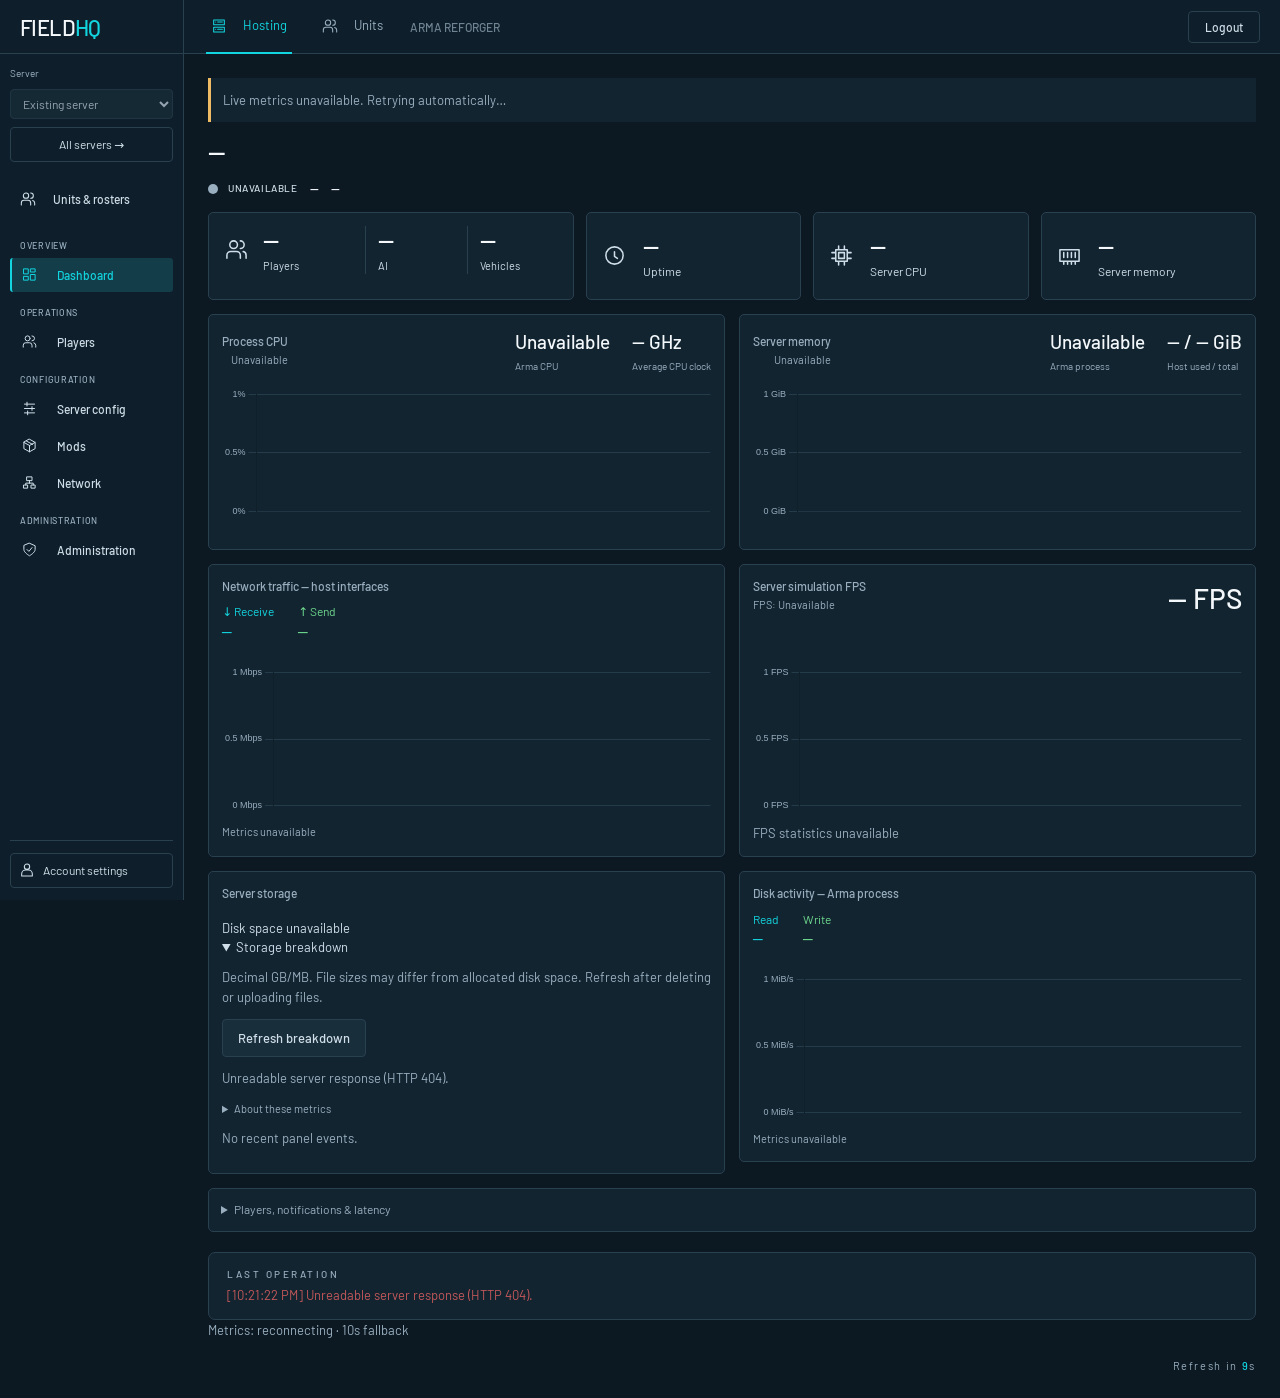
==== index.html @ 640dd928 "Normalize dashboard row spacing and remove inherited version label" ====
<!DOCTYPE html>
<html lang="en">
<head>
<meta charset="UTF-8">
<meta name="viewport" content="width=device-width, initial-scale=1.0, viewport-fit=cover">
<script src="/static/theme.js"></script>
<title>Arma Reforger — Management Panel</title>

<!-- PWA -->
<link rel="manifest" href="/manifest.json">
<meta name="theme-color" content="#c8a84b">
<meta name="mobile-web-app-capable" content="yes">
<meta name="apple-mobile-web-app-capable" content="yes">
<meta name="apple-mobile-web-app-status-bar-style" content="black-translucent">
<meta name="apple-mobile-web-app-title" content="Aumik Panel">
<link rel="apple-touch-icon" href="/static/icon-192.png">
<script src="/static/chart.umd.min.js"></script>
<link rel="stylesheet" href="/static/base.css">
<link rel="stylesheet" href="/static/workspace.css">
<link rel="stylesheet" href="/static/configuration.css">
<link rel="stylesheet" href="/static/mods.css">
<link rel="stylesheet" href="/static/network.css">
<link rel="stylesheet" href="/static/files.css">
<link rel="stylesheet" href="/static/sharp.css">
<link rel="stylesheet" href="/static/instances.css">
<link rel="stylesheet" href="/static/dashboard-layout.css">
<link rel="stylesheet" href="/static/operator-tools.css">
<link rel="stylesheet" href="/static/themes.css">
<link rel="stylesheet" href="/static/manager-layout.css">
<link rel="stylesheet" href="/static/workshop.css">
<link rel="stylesheet" href="/static/ux.css">
<link rel="stylesheet" href="/static/field.css"><link rel="stylesheet" href="/static/units.css">
<link rel="stylesheet" href="/static/fieldhq.css"></head>
<body>
<div class="layout">

  <header>
    <div class="header-left">
      <a class="fieldhq-brand" href="/servers" aria-label="FieldHQ hosting">FIELD<span>HQ</span></a><nav class="fieldhq-areas" aria-label="Workspace"><a href="/servers" aria-current="page"><svg class="ui-icon" aria-hidden="true"><use href="/static/icons.svg#servers"></use></svg>Hosting</a><a href="/units" ><svg class="ui-icon" aria-hidden="true"><use href="/static/icons.svg#players"></use></svg>Units</a></nav>
      <h1 id="workspace-server-name">ARMA REFORGER</h1>
    </div>
    <button class="btn-logout" onclick="doLogout()">Logout</button>
  </header>

  <button type="button" class="config-button mobile-nav-toggle" id="mobile-nav-toggle" aria-expanded="false" aria-controls="workspace-sidebar">☰ Menu · <span id="mobile-nav-current">Dashboard</span></button>
  <aside id="workspace-sidebar" class="sidebar" aria-label="Workspace navigation">
  <div class="brand"><span class="brand-icon">AR</span><div>REFORGER<small>SERVER PANEL</small></div></div>
  <div class="sidebar-instances"><label for="instance-switcher" class="instance-label">Server</label><select id="instance-switcher" aria-label="Select server"><option value="">Existing server</option></select><a class="btn-logout" href="/servers">All servers →</a><a class="workspace-unit-link" href="/units"><svg class="ui-icon" aria-hidden="true" focusable="false"><use href="/static/icons.svg#players"></use></svg><span>Units &amp; rosters<small>Members · records · qualifications</small></span></a></div>
<nav class="panel-tabs" role="tablist" aria-label="Panel sections" aria-orientation="vertical"><span class="nav-label">OVERVIEW</span>
    <button class="panel-tab" id="tab-dashboard" role="tab" aria-selected="true" aria-controls="panel-dashboard" tabindex="0"><svg class="ui-icon" aria-hidden="true" focusable="false"><use href="/static/icons.svg#dashboard"></use></svg>Dashboard</button><span class="nav-label">OPERATIONS</span>
    <button class="panel-tab" id="tab-console" role="tab" aria-selected="false" aria-controls="panel-console" tabindex="-1" data-permission="logs" hidden><svg class="ui-icon" aria-hidden="true" focusable="false"><use href="/static/icons.svg#console"></use></svg>Console</button>
    <button class="panel-tab" id="tab-startup" role="tab" aria-selected="false" aria-controls="panel-startup" tabindex="-1" data-permission="admin_config" hidden><svg class="ui-icon" aria-hidden="true" focusable="false"><use href="/static/icons.svg#startup"></use></svg>Startup</button>
    <button class="panel-tab" id="tab-players" role="tab" aria-selected="false" aria-controls="panel-players" tabindex="-1"><svg class="ui-icon" aria-hidden="true" focusable="false"><use href="/static/icons.svg#players"></use></svg>Players</button>
    <button class="panel-tab" id="tab-scheduler" role="tab" aria-selected="false" aria-controls="panel-scheduler" tabindex="-1" data-permission="admin_config" hidden><svg class="ui-icon" aria-hidden="true" focusable="false"><use href="/static/icons.svg#scheduler"></use></svg>Scheduler</button>
    <button class="panel-tab" id="tab-persistence" role="tab" aria-selected="false" aria-controls="panel-persistence" tabindex="-1" data-permission="configure" hidden><svg class="ui-icon" aria-hidden="true" focusable="false"><use href="/static/icons.svg#persistence"></use></svg>Persistence</button><span class="nav-label">CONFIGURATION</span>
    <button class="panel-tab" id="tab-configuration" role="tab" aria-selected="false" aria-controls="panel-configuration" tabindex="-1"><svg class="ui-icon" aria-hidden="true" focusable="false"><use href="/static/icons.svg#configuration"></use></svg>Server config</button>
    <button class="panel-tab" id="tab-mods" role="tab" aria-selected="false" aria-controls="panel-mods" tabindex="-1"><svg class="ui-icon" aria-hidden="true" focusable="false"><use href="/static/icons.svg#mods"></use></svg>Mods</button>
    <button class="panel-tab" id="tab-files" role="tab" aria-selected="false" aria-controls="panel-files" tabindex="-1" data-permission="admin_config" hidden><svg class="ui-icon" aria-hidden="true" focusable="false"><use href="/static/icons.svg#files"></use></svg>Files</button>
    <button class="panel-tab" id="tab-network" role="tab" aria-selected="false" aria-controls="panel-network" tabindex="-1"><svg class="ui-icon" aria-hidden="true" focusable="false"><use href="/static/icons.svg#network"></use></svg>Network</button><span class="nav-label">ADMINISTRATION</span>
    <button class="panel-tab" id="tab-administration" role="tab" aria-selected="false" aria-controls="panel-administration" tabindex="-1"><svg class="ui-icon" aria-hidden="true" focusable="false"><use href="/static/icons.svg#administration"></use></svg>Administration</button></nav>
  <div class="sidebar-bottom"><span class="brand-icon">AR</span><div>Arma Reforger<small>Dedicated server</small></div><a class="btn-logout appearance-link" href="/account"><svg class="ui-icon" aria-hidden="true" focusable="false"><use href="/static/icons.svg#account"></use></svg>Account settings</a></div>
  </aside>
  <div class="page-heading"><div><div class="eyebrow">SERVER WORKSPACE</div><h2 id="page-title">Dashboard</h2><p id="page-description">Monitor your server and manage the action.</p></div><a class="btn-save manager-create unit-primary-link" href="/units"><svg class="ui-icon" aria-hidden="true" focusable="false"><use href="/static/icons.svg#players"></use></svg>Units &amp; rosters</a></div>


  <section class="tab-panel" id="panel-dashboard" role="tabpanel" aria-labelledby="tab-dashboard">
<p id="dashboard-feedback" class="feature-note" role="status" hidden></p>
<p id="charts-feedback" class="feature-note" role="status" hidden>Charts unavailable. Numeric readings remain active; reload to retry.</p>
<div class="dashboard-heading">
  <!-- Status -->
  <div class="card clip server-overview">
    <div class="card-corner"></div>
    <div class="card-label">Server Status</div>
    <div class="status-row">
      <div class="status-indicator">
        <div class="dot loading" id="dot"></div>
        <div class="status-text loading" id="status-text">LOADING...</div>
      </div>
      <div class="divider-v"></div>
      <div class="stat-item">
        <div class="label">Name</div>
        <div class="value" id="server-name-display">—</div>
      </div>
      <div class="divider-v"></div>
      <div class="stat-item">
        <div class="label">IP : Port</div>
        <div class="value" id="ip-port-display">—</div>
      </div>
      <div class="divider-v"></div>
      <div class="stat-item">
        <div class="label">Mission</div>
        <div class="value" id="map-name">—</div>
      </div>
      <div class="divider-v"></div>
      <div class="stat-item">
        <div class="label">Uptime</div>
        <div class="value" id="uptime-display">—</div>
      </div>
    </div>
  </div>

  <!-- Controls -->
  <div class="controls-grid" data-permission="control" hidden>
    <button class="ctrl-btn start" id="btn-start" onclick="serverAction('start')" disabled>
      <svg class="ui-icon" aria-hidden="true" focusable="false"><use href="/static/icons.svg#startup"></use></svg>Start
    </button>
    <button class="ctrl-btn stop" id="btn-stop" onclick="serverAction('stop')" disabled>
      <svg class="ui-icon" aria-hidden="true" focusable="false"><use href="/static/icons.svg#stop"></use></svg>Stop
    </button>
    <button class="ctrl-btn reset" id="btn-reset" onclick="serverAction('restart')" disabled>
      <svg class="ui-icon" aria-hidden="true" focusable="false"><use href="/static/icons.svg#refresh"></use></svg>Restart
    </button>
  </div>

</div>
<div class="dashboard-summary" aria-label="Server summary">
  <div class="card dashboard-population" aria-label="Live server population"><svg class="ui-icon" aria-hidden="true"><use href="/static/icons.svg#players"></use></svg><div class="population-counts"><div><div class="chart-value" id="summary-players">—</div><div class="card-label">Players</div></div><div><div class="chart-value" id="ai-count">—</div><div class="card-label">AI</div></div><div><div class="chart-value" id="vehicle-count">—</div><div class="card-label">Vehicles</div></div></div></div>
  <div class="card"><svg class="ui-icon" aria-hidden="true" focusable="false"><use href="/static/icons.svg#scheduler"></use></svg><div class="card-label">Uptime</div><div class="chart-value" id="summary-uptime">—</div><p class="feature-note">Since last start</p></div>
  <div class="card"><svg class="ui-icon" aria-hidden="true" focusable="false"><use href="/static/icons.svg#cpu"></use></svg><div class="card-label">Server CPU</div><div class="chart-value" id="summary-cpu">—</div><p class="feature-note">Game process usage</p></div>
  <div class="card"><svg class="ui-icon" aria-hidden="true" focusable="false"><use href="/static/icons.svg#memory"></use></svg><div class="card-label">Server memory</div><div class="chart-value" id="summary-ram">—</div><p class="feature-note">Game process resident memory</p></div>
</div>
<div class="field-resource-charts">  <!-- Charts -->
  <div class="charts-row">
    <div class="chart-card">
      <div class="chart-header">
        <div>
          <div class="chart-title">Process CPU</div>
          <div class="chart-sub" id="proc-cpu-sub">Arma: —%</div>
        </div>
        <div>
          <div class="metric-counter-pair">
            <div><div class="chart-value cpu" id="cpu-val">—%</div><span class="metric-caption">Arma CPU</span></div>
            <div><div class="chart-value cpu" id="cpu-frequency">— GHz</div><span class="metric-caption">Average CPU clock</span></div>
          </div>
        </div>
      </div>
      <div class="chart-wrap"><canvas id="chart-cpu" aria-label="Game process CPU usage over time"></canvas></div>
    </div>

  </div>
<div class="chart-card">
      <div class="chart-header">
        <div>
          <div class="chart-title">Server memory</div>
          <div class="chart-sub" id="proc-ram-sub">Arma: — MB</div>
        </div>
        <div>
          <div class="metric-counter-pair">
            <div><div class="chart-value ram" id="ram-val">— GiB</div><span class="metric-caption">Arma process</span></div>
            <div><div class="chart-value ram" id="ram-capacity">— / — GiB</div><span class="metric-caption">Host used / total</span></div>
          </div>
        </div>
      </div>
      <div class="chart-wrap"><canvas id="chart-ram" aria-label="Game process memory usage in GiB over time"></canvas></div>
    </div>

</div>
<section class="dashboard-metric-row" aria-label="Network and server simulation">
    <div class="chart-card">
      <div class="chart-header"><div>
      <div class="chart-title">Network traffic — host interfaces</div>
      <div class="traffic-values"><span class="traffic-first">↓ Receive <strong id="net-rx">—</strong></span><span class="traffic-second">↑ Send <strong id="net-tx">—</strong></span></div>
      </div></div>
      <div class="chart-wrap"><canvas id="chart-network" aria-label="Host network receive and send rates"></canvas></div>
      <div class="chart-sub" id="net-state">Waiting for sample</div>
    </div>
<div id="fps-metrics"></div>
</section>
  <div data-permission="logs" hidden class="log-viewer-card" id="console-card" tabindex="-1">
    <div class="log-viewer-header">
      <div class="log-viewer-title">
        <div class="log-live-dot off" id="log-live-dot"></div>
        Server console — live
      </div>
      <button class="btn-clear-log" onclick="openPanelSection('console','console-workspace')">Open console</button>
      <details class="dashboard-console-tools"><summary>Preview filters</summary><div class="console-actions"><label class="console-filter"><input type="checkbox" id="show-performance-logs" onchange="togglePerformanceLogs()"> Show performance logs</label><label class="console-filter"><input type="checkbox" id="pause-console-scroll"> Pause scrolling</label><input type="search" id="console-search" aria-label="Search console" placeholder="Search console…" oninput="filterConsole()"><button class="btn-clear-log" onclick="clearLog()">Clear</button></div></details>
    </div>
    <div id="log-output" class="hide-performance"></div>
  </div>
<section class="dashboard-metric-row dashboard-storage-row" aria-label="Storage breakdown and disk activity">
  <div class="card" id="storage-card">
    <div class="card-label">Server storage</div>
    <div id="disk-space-text" role="status">Waiting for storage sample…</div><details id="storage-details" open><summary>Storage breakdown</summary><p class="feature-note">Decimal GB/MB. File sizes may differ from allocated disk space. Refresh after deleting or uploading files.</p><button type="button" class="config-button" id="storage-refresh">Refresh breakdown</button><p id="storage-status" class="feature-note" role="status"></p><div id="storage-breakdown"></div></details>
    <progress id="disk-space-gauge" max="100" value="0" aria-label="Disk space used" style="width:100%;margin-top:12px;accent-color:var(--accent)"></progress>
    <p class="feature-note" id="disk-space-alert" role="status"></p>
    <details class="metric-explanation"><summary>About these metrics</summary><p class="feature-note">Storage metrics cover the server filesystem device. Network metrics cover host interfaces except loopback. Charts retain the latest 60 samples while this dashboard is open; dashed lines mark panel server controls and mod changes.</p></details>
    <p class="feature-note" id="metric-events">No recent panel events.</p>
  </div>
<div class="chart-card">
      <div class="chart-header"><div>
      <div class="chart-title">Disk activity — Arma process</div>
      <div class="traffic-values"><span class="traffic-first">Read <strong id="disk-read">—</strong></span><span class="traffic-second">Write <strong id="disk-write">—</strong></span></div>
      </div></div>
      <div class="chart-wrap"><canvas id="chart-disk" aria-label="Arma disk read and write rates"></canvas></div>
      <div class="chart-sub" id="disk-state">Waiting for sample</div>
    </div>
</section>
<details class="dashboard-secondary"><summary>Players, notifications &amp; latency</summary><div class="dashboard-secondary-content">
  <div class="card clip" id="players-card" tabindex="-1">
    <div class="card-label">Players · <span id="player-summary">Loading...</span></div>
    <div id="dashboard-player-list" class="dashboard-player-list"></div>
    <details id="player-details-disclosure" class="player-details-disclosure"><summary>Player details</summary>
    <div class="field"><label for="player-select">Connected usernames</label>
      <select id="player-select" onchange="showPlayer()"><option>Loading...</option></select></div>
    <p class="feature-note" id="player-message"></p>
    <p class="feature-note" id="player-details"></p>
    <div class="field" id="player-uuid-field" hidden><label for="player-uuid">Player UUID</label>
      <input id="player-uuid" type="text" readonly spellcheck="false" aria-label="Selected player UUID"><button class="config-button" id="copy-player-uuid" onclick="copyPlayerUuid()" disabled>Copy UUID</button><span id="uuid-copy-status" role="status"></span></div>
    </details>
  </div>
<div class="chart-card dashboard-player-chart"><div class="chart-header"><div><div class="chart-title">Players</div><div class="chart-sub">Last 60 roster readings</div></div></div><div class="chart-wrap"><canvas id="chart-players" aria-label="Connected players over time"></canvas></div></div>
  <details class="card" id="notification-history"><summary>Server notifications</summary><p class="feature-note">Recent starts, stops and update results for this server.</p><div id="notification-events" role="log"></div></details>
<details class="dashboard-diagnostics"><summary>Player latency</summary><div id="latency-details"></div></details>
</div></details>
  </section>

  <section class="tab-panel" id="panel-console" role="tabpanel" aria-labelledby="tab-console" hidden>
    <div class="console-workspace" id="console-workspace" tabindex="-1">
      <div class="console-workspace-top">
        <div class="console-view-tabs" role="tablist" aria-label="Console views">
          <button type="button" id="console-tab-logs" role="tab" aria-selected="true" aria-controls="console-view-logs" onclick="setConsoleView('logs')">Logs</button>
          <button type="button" id="console-tab-players" role="tab" aria-selected="false" aria-controls="console-view-players" onclick="setConsoleView('players')">Players <span id="console-player-count">0</span></button>
          <button type="button" id="console-tab-errors" role="tab" aria-selected="false" aria-controls="console-view-errors" onclick="setConsoleView('errors')">Errors <span id="console-error-count">0</span></button>
        </div>
        <div class="console-workspace-actions"><span class="console-live"><span class="log-live-dot off" id="console-live-dot"></span><span id="console-live-label">Connecting</span></span>
    <button type="button" id="console-export" onclick="exportConsoleLog()">Export</button>
    <button type="button" id="console-autoscroll" aria-pressed="true" onclick="toggleConsoleAutoscroll()">Auto-scroll on</button></div>
      </div>
      <div class="console-workspace-filters" id="console-filters">
        <div class="console-levels" role="group" aria-label="Log severity">
          <button type="button" data-console-level="err" aria-pressed="false" onclick="setConsoleLevel('err')">ERROR <span id="console-count-err">0</span></button>
          <button type="button" data-console-level="warn" aria-pressed="false" onclick="setConsoleLevel('warn')">WARN <span id="console-count-warn">0</span></button>
          <button type="button" data-console-level="info" aria-pressed="false" onclick="setConsoleLevel('info')">INFO <span id="console-count-info">0</span></button>
          <button type="button" data-console-level="debug" aria-pressed="false" onclick="setConsoleLevel('debug')">DEBUG <span id="console-count-debug">0</span></button>
        </div>
        <div class="console-filter-tools">
          <button type="button" id="console-connect" aria-pressed="false" title="Filter connection events" onclick="setConsoleEvent('connect')">Connect</button>
    <button type="button" id="console-disconnect" aria-pressed="false" title="Filter disconnection events" onclick="setConsoleEvent('disconnect')">Disconnect</button>
          <button type="button" id="console-kill" aria-pressed="false" title="Filter kill events" onclick="setConsoleEvent('kill')">Kill</button>
          <button type="button" id="console-chat" aria-pressed="false" title="Filter chat events" onclick="setConsoleEvent('chat')">Chat</button>
          <button type="button" id="console-hide-rcon" aria-pressed="false" title="Hide RCON log entries" onclick="toggleConsoleRcon()">Hide RCON</button>
          <button type="button" id="console-event-clear" hidden title="Clear event filter" onclick="setConsoleEvent('')">all</button>
          <button type="button" id="console-regex" aria-pressed="false" title="Toggle regex search" onclick="toggleConsoleRegex()">.*</button>
          <input type="search" id="console-keyword" aria-label="Search console entries" placeholder="Player / keyword…" oninput="refreshConsoleView()">
        </div>
      </div>
      <div id="console-view-logs" role="tabpanel" aria-labelledby="console-tab-logs"><div id="console-log-output" class="console-log-output" role="log" aria-label="Server logs"></div></div>
      <div id="console-view-players" role="tabpanel" aria-labelledby="console-tab-players" hidden><p id="console-player-message" class="console-tab-empty">No player events detected<br><span>Player joins/leaves will appear here as they happen</span></p><div id="console-player-list" class="console-player-list"></div></div>
      <div id="console-view-errors" role="tabpanel" aria-labelledby="console-tab-errors" hidden><div id="console-errors-output" class="console-errors-output" aria-label="Grouped server errors"><p class="console-tab-empty">No errors<br><span>Errors will be grouped and counted here</span></p></div></div>
    </div>
    <form class="console-broadcast" id="console-broadcast-form" data-permission="admin_config" hidden onsubmit="runConsoleBroadcast(event)">
      <span>SAY</span><input id="console-broadcast-input" maxlength="240" autocomplete="off" placeholder="Broadcast to all players… (Server Admin Tools)" aria-label="Broadcast message"><button type="submit" id="console-broadcast-submit" title="Uses Server Admin Tools #message over RCON" disabled>Broadcast</button>
    </form>
    <div class="console-server-actions" data-permission="admin_config" hidden>
      <button type="button" id="console-restart" title="Insert #restart" onclick="insertConsoleCommand('#restart')">Restart</button>
      <button type="button" id="console-stop" title="Insert #shutdown" onclick="insertConsoleCommand('#shutdown')">Shutdown</button>
      <button type="button" id="console-players-command" title="Insert #players" onclick="insertConsoleCommand('#players')">List Players</button>
      <button type="button" id="console-roles-command" title="Insert #roles" onclick="insertConsoleCommand('#roles')">Show Roles</button>
    </div>
    <div class="console-command-card" data-permission="admin_config" hidden>
      <form id="console-command-form" onsubmit="runConsoleCommand(event)"><span>$</span><input id="console-command-input" maxlength="256" autocomplete="off" spellcheck="false" placeholder="RCON command… (↑↓ history)" aria-label="RCON command"><button type="submit" id="console-command-submit" disabled>Execute</button></form>
      <pre id="console-command-output" role="status" aria-live="polite" hidden></pre>
    </div>
    <div class="console-workspace-footer"><span id="console-footer-note">Click source tags to filter · Recent server output · Keyword search</span><span id="console-visible-count">0 entries</span></div>
    <label class="console-performance-option"><input type="checkbox" id="console-performance" onchange="toggleConsolePerformance()"> Show performance logs</label>
  </section>

  <section class="tab-panel" id="panel-configuration" role="tabpanel" aria-labelledby="tab-configuration" hidden>
  <p class="feature-note" id="configuration-readonly" hidden>A Manager or Administrator can change server configuration. View mods and presets in the Mods section.</p>
  <div id="configuration-editor" data-permission="configure" hidden>
    <div class="config-toolbar">
      <div class="config-modes" role="tablist" aria-label="Configuration view">
        <button id="config-visual-tab" role="tab" aria-controls="config-visual" aria-selected="true" onclick="setConfigurationView('visual')">Settings</button>
        <button id="config-json-tab" role="tab" aria-controls="config-json" aria-selected="false" tabindex="-1" onclick="setConfigurationView('json')">Advanced · JSON</button>
      </div>
      <button class="config-button" onclick="reloadConfiguration()">Reload from disk</button>
    </div>
    <div class="config-summary" id="config-summary"></div>
    <p class="config-note" id="config-loading">Open this section to load configuration.</p>
    <fieldset id="config-fields" disabled>
      <div id="config-visual" role="tabpanel" aria-labelledby="config-visual-tab"><div id="config-category-tabs"><div class="section-tabs" role="tablist" aria-label="config sections"><button type="button" role="tab" id="section-tab-config-general" aria-controls="section-config-general" aria-selected="true" tabindex="0" data-section-group="config" data-section-key="general">General</button>
    <button type="button" role="tab" id="section-tab-config-gameplay" aria-controls="section-config-gameplay" aria-selected="false" tabindex="-1" data-section-group="config" data-section-key="gameplay">Gameplay</button>
    <button type="button" role="tab" id="section-tab-config-connection" aria-controls="section-config-connection" aria-selected="false" tabindex="-1" data-section-group="config" data-section-key="connection">Advanced connection</button></div></div>
    <div id="config-category-fields"><div id="section-config-general" role="tabpanel" aria-labelledby="section-tab-config-general" data-section-content="config"></div><div id="section-config-gameplay" role="tabpanel" aria-labelledby="section-tab-config-gameplay" data-section-content="config" hidden></div><div id="section-config-connection" role="tabpanel" aria-labelledby="section-tab-config-connection" data-section-content="config" hidden></div></div></div>
      <div id="config-json" role="tabpanel" aria-labelledby="config-json-tab" hidden>
        <div class="config-json-heading"><div><h3>Configuration JSON</h3><p id="config-json-description">Read-only preview of your configuration draft.</p></div>
    <button class="config-button" type="button" onclick="copyConfigurationJson()">Copy JSON</button></div>
        <textarea id="config-json-text" readonly spellcheck="false" aria-label="Complete configuration JSON"></textarea>
      </div>
      <div id="configuration-savebar-slot"></div>
    <div class="config-savebar" id="shared-config-savebar">
        <div><strong id="config-dirty">No unsaved changes</strong><p id="config-feedback" role="status" aria-live="polite">Changes apply on the next server start. Saving does not restart it.</p></div>
        <div class="config-actions"><button class="config-button" id="config-reset" onclick="resetConfiguration()" disabled>Discard edits</button>
    <button class="config-button" onclick="submitConfiguration(false)">Validate</button>
    <button class="config-button primary" id="config-save" onclick="submitConfiguration(true)" disabled>Save configuration</button></div>
      </div>
    </fieldset>
  </div>






  </section>

  <section class="tab-panel" id="panel-network" role="tabpanel" aria-labelledby="tab-network" hidden>
    <div class="network-summary" aria-label="Live network summary">
      <div class="network-card"><span>UPSTREAM</span><strong id="network-up">—</strong><small>Node uplink, now</small></div>
      <div class="network-card"><span>DOWNSTREAM</span><strong id="network-down">—</strong><small>Node downlink, now</small></div>
      <div class="network-card"><span>PER-PLAYER UPSTREAM</span><strong id="network-per-player">—</strong><small id="network-per-player-note">Rough node uplink estimate</small></div>
      <div class="network-card"><span>PLAYERS</span><strong id="network-players">—</strong><small>From native server statistics</small></div>
    </div>
    <div class="network-main-grid">
      <div class="network-card network-bandwidth">
        <div class="network-heading"><div><h3>NODE BANDWIDTH</h3><p>Host-wide traffic across non-loopback interfaces. Other services may be included.</p></div><span class="network-live" id="network-live">COLLECTING</span></div>
        <div class="network-chart"><canvas id="network-bandwidth-chart" role="img" aria-label="Recent node uplink and downlink in megabits per second"></canvas></div>
        <div class="network-legend"><span class="network-legend-up">Up Mbps</span><span class="network-legend-down">Down Mbps</span><span class="network-legend-est">≈ kbps/player is an estimate</span></div>
      </div>
      <form class="network-card network-tuning" id="network-tuning-form" onsubmit="saveNetworkLevers(event)">
        <div class="network-heading"><div><h3>TUNING LEVERS</h3><p>Adjust gameplay networking without leaving this view.</p></div></div>
        <fieldset id="network-tuning-fields" disabled>
          <label>Network view distance <span>m</span><input id="network-view-distance" type="number" min="500" max="5000" step="1" required></label>
          <label>Server view distance <span>m</span><input id="network-server-distance" type="number" min="500" max="10000" step="1" required></label>
          <label>Max players <span>slots</span><input id="network-max-players" type="number" min="1" max="128" step="1" required></label>
          <button type="submit" id="network-save" disabled>Save levers</button>
        </fieldset>
        <p class="network-guidance">Save, restart the game server, then watch the graph. Pending edits in other configuration tabs stay in your draft.</p>
        <p class="network-feedback" id="network-feedback" role="status" aria-live="polite"></p>
      </form>
    </div>
    <div class="network-bottom-grid">
      <div class="network-card network-join"><h3>DIRECT JOIN</h3><p>Paste this address into the game server browser’s Direct Connect field.</p><div class="network-copy-row"><code id="network-endpoint">Checking address…</code><button id="network-copy" onclick="copyNetworkEndpoint()" disabled>Copy</button></div><small id="network-endpoint-note"></small></div>
      <div class="network-card network-ports"><h3>UDP LISTENERS</h3><p>Ports from server configuration; listener state is checked against the game process.</p><table><thead><tr><th>Service</th><th>Port</th><th>Proto</th><th>Listener</th></tr></thead><tbody id="network-services"><tr><td colspan="4">Checking listeners…</td></tr></tbody></table></div>
    </div>
  </section>

  <section class="tab-panel" id="panel-files" role="tabpanel" aria-labelledby="tab-files" hidden>
    <div class="files-toolbar">
      <div class="files-roots" role="group" aria-label="File locations">
        <button type="button" data-files-root="profile" aria-pressed="true">Profile</button>
        <button type="button" data-files-root="workshop" aria-pressed="false">Workshop</button>
        <button type="button" data-files-root="server" aria-pressed="false">Game files</button>
        <button type="button" data-files-root="logs" aria-pressed="false">Logs</button>
        <button type="button" data-files-root="backups" aria-pressed="false">Backups</button>
        <button type="button" data-files-root="server-config" aria-pressed="false">Server config</button>
      </div>
      <div class="files-toolbar-actions"><button type="button" class="files-plain-button" onclick="openFilesTrash()">Trash / restore</button><button class="files-plain-button" type="button" onclick="refreshFiles()">Refresh</button></div>
    </div>
    <p class="files-intro">Manage files for this server. Profile files can be uploaded, renamed and moved to Trash; text edits receive an automatic backup. Workshop, game files, logs and the main server config are read-only. Use Server config to change server settings. Changes do not restart the server.</p>
    <div class="files-management" id="files-management"><button type="button" class="files-plain-button" onclick="createFilesEntry('folder')">New folder</button><button type="button" class="files-plain-button" onclick="createFilesEntry('file')">New text file</button><button type="button" class="files-plain-button" onclick="document.getElementById('files-upload-input').click()">Upload files</button><input id="files-upload-input" type="file" multiple hidden><button type="button" class="files-plain-button" id="files-upload-folder" onclick="document.getElementById('files-folder-input').click()">Upload folder</button><input id="files-folder-input" type="file" webkitdirectory multiple hidden><span>Up to 50 MiB per file. Folder uploads keep subfolders and merge existing folders; existing files are skipped. Empty folders are not uploaded.</span></div><section id="files-upload-progress" class="upload-progress" aria-label="Upload progress" hidden><p id="files-upload-summary" role="status" aria-live="polite"></p><progress id="files-upload-meter" max="1" value="0" aria-label="Files processed"></progress><button type="button" class="config-button" id="files-upload-cancel">Cancel upload</button><details><summary>File results</summary><ul id="files-upload-results"></ul></details></section>
    <dialog id="files-trash-dialog" class="mods-dialog" aria-labelledby="files-trash-title"><div class="mods-dialog-heading"><h3 id="files-trash-title">Profile Trash</h3><button type="button" onclick="this.closest('dialog').close()">Close</button></div><p class="feature-note">Deleted items stay here until restored. Restore their parent folder first if it was deleted too. Existing files are never overwritten.</p><div id="files-trash-items"></div><p id="files-trash-status" role="status"></p></dialog>
    <div class="files-workspace">
      <div class="files-browser">
        <div class="files-browser-head"><h3>FILES</h3><div id="files-breadcrumbs" aria-label="Current folder"></div></div>
        <div class="files-search"><input id="files-search" type="search" placeholder="Filter this folder…" aria-label="Filter files in current folder"></div>
        <div class="files-list" id="files-list" aria-label="Files and folders"><p>Open Files to browse.</p></div>
        <p class="files-list-note" id="files-list-note" role="status"></p>
      </div>
      <div class="files-editor">
        <div class="files-editor-head"><div><h3 id="files-current-name">Select a file</h3><p id="files-current-meta">Choose a text file to inspect it.</p></div>
    <button type="button" class="files-plain-button" id="files-download" onclick="downloadSelectedFile()" disabled>Download</button></div>
        <textarea id="files-content" spellcheck="false" aria-label="File contents" readonly placeholder="Select a text file from the browser."></textarea>
        <div class="files-editor-actions"><span id="files-edit-state">No file selected</span>
    <button type="button" class="files-plain-button" id="files-reload" onclick="reloadSelectedFile()" disabled>Reload file</button>
    <button type="button" class="files-plain-button" id="files-review" onclick="reviewSelectedFile()" disabled>Review changes</button>
    <button type="button" class="files-save-button" id="files-save" onclick="saveSelectedFile()" disabled>Save file</button></div>
        <p class="files-feedback" id="files-feedback" role="status" aria-live="polite"></p>
        <div class="files-diff" id="files-diff-panel" hidden><div class="files-diff-head"><h3>CHANGE REVIEW</h3><span>− on disk · + your edit</span></div><pre id="files-diff"></pre></div>
      </div>
    </div>
  </section>













<section class="tab-panel" id="panel-persistence" role="tabpanel" aria-labelledby="tab-persistence" hidden>
<div class="section-tabs" role="tablist" aria-label="Persistence sections">
<button type="button" role="tab" id="section-tab-persistence-settings" aria-controls="section-persistence-settings" aria-selected="true" tabindex="0" data-section-group="persistence" data-section-key="settings">Settings</button>
<button type="button" role="tab" id="section-tab-persistence-saves" aria-controls="section-persistence-saves" aria-selected="false" tabindex="-1" data-section-group="persistence" data-section-key="saves">Save points</button>
<button type="button" role="tab" id="section-tab-persistence-backups" aria-controls="section-persistence-backups" aria-selected="false" tabindex="-1" data-section-group="persistence" data-section-key="backups">Named backups</button>
</div>
<div class="card" id="persistence-summary" role="status">Loading persistence status…</div><p id="persistence-startup-status" class="feature-note" role="status"></p><div id="section-persistence-settings" role="tabpanel" aria-labelledby="section-tab-persistence-settings" data-section-content="persistence">


    <p class="feature-note">These are the game’s built-in persistence settings. An autosave interval does not confirm that a save was written: the selected scenario must support persistence. Save configuration, then restart the server.</p>
    <div data-permission="configure" hidden>
      <button class="config-button" onclick="reloadConfiguration()">Reload from disk</button>
      <fieldset id="persistence-fields" disabled><div id="persistence-settings"></div>
    <div id="persistence-savebar-slot"></div></fieldset>
    </div>

</div>
<div id="section-persistence-saves" role="tabpanel" aria-labelledby="section-tab-persistence-saves" data-section-content="persistence" hidden>
    <div class="card persistence-startup-card" id="persistence-startup-card">
      <div class="wip-banner"><strong>WIP</strong><span>Save selection and named backups still need verification on the production server.</span></div><h3>Startup save</h3>
      <p class="feature-note">Choose a completed save point for this scenario. The panel keeps a separate copy on this host and asks the game to load that UUID on every start, including a host reboot. New autosaves continue, but they do not change this starting point. The game save metadata does not reliably identify a map here, so verify the save belongs to the selected scenario. Include named backups in your host backups.</p>
      <div class="persistence-startup-controls">
        <label for="persistence-startup-select">Load on each start</label>
        <select id="persistence-startup-select" onchange="updateStartupSaveButton()"><option value="">Latest save for this scenario</option></select>
        <button class="config-button" type="button" onclick="fetchPersistence()">Refresh save points</button>
        <button class="config-button" id="persistence-startup-save" type="button" data-permission="admin_config" hidden onclick="saveStartupSave()" disabled>Save startup choice</button>
      </div>


    </div>
  <details class="card config-maintenance" data-permission="configure" hidden>
    <summary>Save-file maintenance</summary>
    <p class="feature-note">Inspect or clear existing saves. This scans the game profile’s .save folder, including session save points.</p>
    <div id="persist-stats" class="feature-note"></div>
    <button class="config-button" id="btn-persist-flush" data-permission="admin_config" hidden onclick="flushPersistence()">Flush saves</button>
  </details>

</div>
<div id="section-persistence-backups" role="tabpanel" aria-labelledby="section-tab-persistence-backups" data-section-content="persistence" hidden>
<div class="card"><div class="wip-banner"><strong>WIP</strong><span>Save selection and named backups still need verification on the production server.</span></div><h3>Named backups</h3><label for="persistence-backup-source">Save point to back up</label><select id="persistence-backup-source" onchange="chooseBackupSource()"></select><button class="config-button" onclick="fetchPersistence()">Refresh save points</button>      <div class="persistence-backup" data-permission="admin_config" hidden>
        <label for="persistence-backup-name">Keep a named backup of the selected save point</label>
        <div class="persistence-startup-controls"><input id="persistence-backup-name" maxlength="80" placeholder="e.g. Everon FOB before event" oninput="updateStartupSaveButton()"><button class="config-button" id="persistence-backup-button" type="button" onclick="backupSelectedSave()" disabled>Keep named backup</button></div>
      </div>
<div id="persistence-backup-list" class="feature-note"></div></div>
</div>
</section>
<section class="tab-panel" id="panel-mods" role="tabpanel" aria-labelledby="tab-mods" hidden><div class="section-tabs" role="tablist" aria-label="mods sections"><button type="button" role="tab" id="section-tab-mods-workshop" aria-controls="section-mods-workshop" aria-selected="false" tabindex="-1" data-section-group="mods" data-section-key="workshop">Workshop</button><button type="button" role="tab" id="section-tab-mods-installed" aria-controls="section-mods-installed" aria-selected="true" tabindex="0" data-section-group="mods" data-section-key="installed">Configured</button>
    <button type="button" role="tab" id="section-tab-mods-downloaded" aria-controls="section-mods-downloaded" aria-selected="false" tabindex="-1" data-section-group="mods" data-section-key="downloaded">Downloaded files</button>
    <button type="button" role="tab" id="section-tab-mods-updates" aria-controls="section-mods-updates" aria-selected="false" tabindex="-1" data-section-group="mods" data-section-key="updates">Updates</button><button type="button" role="tab" id="section-tab-mods-compare" aria-controls="section-mods-compare" aria-selected="false" tabindex="-1" data-section-group="mods" data-section-key="compare">Compare lists</button>
    <button type="button" role="tab" id="section-tab-mods-presets" aria-controls="section-mods-presets" aria-selected="false" tabindex="-1" data-section-group="mods" data-section-key="presets">Presets</button></div>
    <div id="section-mods-downloaded" role="tabpanel" aria-labelledby="section-tab-mods-downloaded" data-section-content="mods" hidden>
<p class="feature-note">Files in this server’s configured Workshop directory, compared with its saved mod configuration. This does not confirm which mods the running game has loaded. Dependencies may be needed even when they are not listed directly.</p>
<div class="mods-toolbar downloaded-toolbar"><input type="search" id="downloaded-search" placeholder="Search downloaded mods…" aria-label="Search downloaded mods"><select id="downloaded-filter" aria-label="Downloaded mod usage"><option value="all">All downloads</option><option value="not-configured">Not in configuration</option><option value="configured">Configured</option><option value="dependency">Dependencies</option><option value="not_required">Not required by known dependencies</option><option value="unverified">Usage unverified</option></select><select id="downloaded-sort" aria-label="Sort downloaded mods"><option value="name">Name A–Z</option><option value="name-desc">Name Z–A</option><option value="largest">Largest first</option><option value="smallest">Smallest first</option></select><button type="button" id="downloaded-refresh">Refresh files</button></div>
<p id="downloaded-status" class="feature-note" role="status"></p><p id="downloaded-summary" class="feature-note"></p>
<div class="downloaded-table-wrap"><table class="downloaded-table"><thead><tr><th scope="col">Mod / folder</th><th scope="col">Local metadata version</th><th scope="col">Disk size</th><th scope="col">Configuration usage</th></tr></thead><tbody id="downloaded-rows"></tbody></table></div>
<p class="feature-note">“Usage unverified” means local dependency metadata is incomplete or the scan was partial. It is not a safe-to-delete label. Disk sizes are logical file sizes and can differ from allocated disk usage.</p>
</div>
    <div id="section-mods-workshop" role="tabpanel" aria-labelledby="section-tab-mods-workshop" data-section-content="mods" hidden>
<p class="feature-note">Browse the official Workshop. Restart the server after saving mod changes.</p>
<form id="workshop-search-form" class="workshop-toolbar"><input id="workshop-search" aria-label="Search Workshop" maxlength="120" placeholder="Search Workshop mods"><select id="workshop-sort" aria-label="Sort Workshop"><option value="popularity">Popular</option><option value="newest">Newest</option><option value="subscribers">Most subscribed</option><option value="version_size">Largest</option></select><button>Search</button></form>
<div id="workshop-categories" class="workshop-toolbar"></div><p id="workshop-status" role="status"></p><div id="workshop-grid" class="workshop-grid"></div><div class="workshop-toolbar"><button id="workshop-previous" type="button">Previous</button><span id="workshop-page"></span><button id="workshop-next" type="button">Next</button></div></div>
<dialog id="workshop-detail" class="mods-dialog workshop-dialog" aria-labelledby="workshop-title"><button type="button" class="workshop-close" aria-label="Close Workshop details" onclick="this.closest('dialog').close()">Close</button><div id="workshop-detail-content"></div><p id="workshop-detail-status" role="status"></p><div id="workshop-preview"></div></dialog>
    <div id="section-mods-installed" role="tabpanel" aria-labelledby="section-tab-mods-installed" data-section-content="mods">
    <div class="mods-heading" id="mods-card" tabindex="-1"><div><span id="mods-count" class="mod-badge">0 configured</span></div>

    </div>
    <p class="mods-notice">ⓘ &nbsp; Mod changes take effect after a server restart.<span id="mods-total">Estimated mod download: loading…</span></p>
    <p id="mods-psn-warning" class="mods-psn-warning" role="alert" hidden>PlayStation compatibility: configured mods exceed 25 GB. PSN players won't be able to join. Remove mods to bring the total below the limit.</p>
    <p class="feature-note" id="mods-readonly" hidden>Your account can view mods and presets. A Manager or Administrator can change them.</p>
    <div id="mods-configured" aria-labelledby="tab-mods">
      <div class="mods-toolbar">
        <input id="mods-search" type="search" aria-label="Search mods" placeholder="Search mods…"><select id="mods-sort" aria-label="Sort configured mods" onchange="sortModLibrary(this.value)"><option value="order">Load order</option><option value="recent">Recently added</option><option value="oldest">Oldest added</option><option value="name">Name A–Z</option><option value="name-desc">Name Z–A</option><option value="largest">Largest first</option><option value="smallest">Smallest first</option></select>
        <details class="mods-display-options"><summary>View & order</summary><div>
        <div class="mods-sort" role="group" aria-label="Mod view"><button id="mods-view-cards" aria-pressed="true" onclick="setModView('cards')">Cards</button>
    <button id="mods-view-list" aria-pressed="false" onclick="setModView('list')">List</button>
    <button id="mods-view-details" aria-pressed="false" onclick="setModView('details')">Details</button></div>
        <div class="mods-sort" aria-label="Change load order">
    <button id="mods-reorder" aria-pressed="false" data-permission="mods" onclick="toggleModReorder()">Reorder</button></div>
        </div></details>
        <div class="mods-actions"><details class="action-menu"><summary>Actions</summary><div><button onclick="exportModLibrary()">Export JSON</button>
    <button onclick="copyModLibrary()">Copy list</button>
    <button data-permission="mods" onclick="openModDialog('import')">Import mods</button></div></details><button class="mod-primary" data-permission="mods" onclick="openModDialog('add')"><svg class="ui-icon" aria-hidden="true"><use href="/static/icons.svg#plus"></use></svg>Add mod</button></div>
      </div>
      <div class="mods-bulk-toolbar" data-permission="mods"><label><input type="checkbox" id="mods-select-all"> Select all filtered mods</label><span id="mods-selected-count" role="status">0 selected</span><button type="button" id="mods-selection-clear">Clear selection</button><button type="button" id="mods-remove-selected" disabled>Remove selected</button></div>
      <p id="mods-sort-note" class="feature-note" role="status"></p><p id="mods-reorder-help" class="feature-note" hidden>Use the arrows to move a mod in the configured load order. Each move is saved immediately.</p>
      <div class="mods-library-layout"><div id="mods-list" class="mods-grid" aria-live="polite"></div><aside class="mods-presets-rail" aria-label="Saved mod sets"><h3>Saved mod sets</h3><div id="mods-preset-shortcuts"><p class="feature-note">Loading saved sets…</p></div><button type="button" onclick="document.getElementById('section-tab-mods-presets').click()">Manage presets</button><button type="button" class="mod-primary" onclick="document.getElementById('section-tab-mods-updates').click()">Review updates</button></aside></div>
      <div class="mods-footer"><div class="mods-page-size"><label for="mods-per-page">Show</label><select id="mods-per-page"><option value="8">8</option><option value="16">16</option><option value="24">24</option><option value="48">48</option></select><span>items</span><span id="mods-range"></span></div><nav id="mods-pagination" aria-label="Mod pages"></nav></div>
      <p class="mods-size-note">Sizes cover all configured mods at their selected versions. Extra dependencies are excluded; players with cached files may download less.</p>
    </div>
    <dialog id="mods-remove-dialog" class="mods-dialog" aria-labelledby="mods-remove-title"><form id="mods-remove-form"><div class="mods-dialog-heading"><h3 id="mods-remove-title">Remove mods</h3><button type="button" id="mods-remove-close" aria-label="Close removal popup">✕</button></div><p id="mods-remove-summary"></p><ul id="mods-remove-list" class="mods-remove-list"></ul><fieldset class="mods-removal-options"><legend>Removal option</legend><label><input type="radio" name="removal" value="config" checked> Remove from configuration only <small>Keep downloaded files. Restart a running server afterward to apply the change.</small></label><label><input type="radio" name="removal" value="complete" id="mods-remove-complete"> Remove completely <small>Remove from configuration and delete this server’s downloaded copies of the selected mods. Does not delete saves or unselected dependencies.</small></label></fieldset><p id="mods-remove-restriction" class="feature-note"></p><label class="mods-remove-ack"><input type="checkbox" id="mods-remove-ack" required> I confirm removal of the listed mods.</label><div id="mods-remove-dependencies" role="status"></div><p id="mods-remove-error" role="alert"></p><div class="mods-remove-footer"><button type="button" id="mods-remove-cancel">Cancel</button><button type="submit" id="mods-remove-confirm">Confirm removal</button></div></form></dialog>
    <dialog id="mods-add-dialog" class="mods-dialog" aria-labelledby="mods-add-title"><div class="mods-dialog-heading"><h3 id="mods-add-title">Add mod</h3><button aria-label="Close add mod" onclick="this.closest('dialog').close()">✕</button></div>    <!-- Single-add form -->
    <div style="border-top:1px solid var(--border);padding-top:16px;margin-top:16px;">
      <div style="font-size:10px;font-weight:600;letter-spacing:0.2em;text-transform:uppercase;color:var(--muted);margin-bottom:12px;">Add a single mod</div>
      <div class="config-grid">
        <div class="field-group">
          <label for="mod-id">Mod ID <span style="color:var(--offline)">*</span></label>
          <input type="text" id="mod-id" placeholder="e.g. 595F2BF2F44836FB" maxlength="64" />
        </div>
        <div class="field-group">
          <label for="mod-name">Name <span style="color:var(--offline)">*</span></label>
          <input type="text" id="mod-name" placeholder="e.g. RHS - Status Quo" maxlength="128" />
        </div>
        <div class="field-group">
          <label for="mod-version">Version (optional)</label>
          <input type="text" id="mod-version" placeholder="e.g. 0.14.4795" maxlength="32" />
        </div>
      </div>
      <button class="btn-save" onclick="addMod()" id="btn-add-mod">Add mod</button>
      <div class="restart-notice" id="mods-restart-notice">⚠ Mod changes will be applied after server restart</div>
    </div>
</dialog>
    <dialog id="mods-import-dialog" class="mods-dialog" aria-labelledby="mods-import-title"><div class="mods-dialog-heading"><h3 id="mods-import-title">Import mods</h3><button aria-label="Close import mods" onclick="this.closest('dialog').close()">✕</button></div>    <!-- Bulk import (paste JSON or upload file) -->
    <div style="border-top:1px solid var(--border);padding-top:16px;margin-top:4px;">
      <div style="font-size:10px;font-weight:600;letter-spacing:0.2em;text-transform:uppercase;color:var(--muted);margin-bottom:12px;">Bulk import</div>
      <textarea id="mods-import-text" aria-label="Mod list JSON" rows="6" maxlength="200000" placeholder='[
  { "modId": "595F2BF2F44836FB", "name": "RHS - Status Quo", "version": "0.14.4899" }
]' style="width:100%;background:var(--bg);border:1px solid var(--border);color:var(--text);font-family:'JetBrains Mono',monospace;font-size:11.5px;padding:10px;line-height:1.5;resize:vertical;outline:none;"></textarea>
      <div style="display:flex;gap:10px;align-items:center;margin-top:10px;flex-wrap:wrap;">
        <select id="mods-import-mode" aria-label="Import mode" class="field-input" style="min-width:180px;">
          <option value="replace">Replace full list</option>
          <option value="merge">Merge with existing</option>
        </select>
        <button class="btn-save" type="button" onclick="importModsFromTextarea()" style="margin:0;flex:0 0 auto;">Import pasted JSON</button>
        <label class="btn-save" style="margin:0;cursor:pointer;flex:0 0 auto;background:transparent;border:1px solid var(--border);color:var(--text);">
          Upload .json file
          <input type="file" id="mods-import-file" accept="application/json,.json" onchange="importModsFromFile(this)" style="display:none;" />
        </label>
      </div>
      <div style="font-size:10.5px;color:var(--muted);margin-top:8px;line-height:1.5;">
        Format: a JSON array of <code>{ "modId": "&lt;hex&gt;", "name": "&lt;optional&gt;", "version": "&lt;optional&gt;" }</code>.
        File limit 2 MB. Replace overwrites the whole mod list; merge adds missing entries only.
      </div>
    </div>

</dialog>
    <dialog id="mods-details-dialog" class="mods-dialog" aria-labelledby="mods-details-title"><div class="mods-dialog-heading"><h3 id="mods-details-title">Mod details</h3><button aria-label="Close mod details" onclick="this.closest('dialog').close()">✕</button></div><p id="mods-detail-id" class="feature-note"></p><div class="field"><label for="mods-detail-name">Name</label><input id="mods-detail-name" maxlength="200"></div>
    <div class="field"><label for="mods-detail-version">Version</label><input id="mods-detail-version" maxlength="32" placeholder="Leave blank for latest available"></div><p class="feature-note">Leave the version blank to use the latest available version at server startup. Enter a version to pin it.</p><button class="mod-primary" id="mods-detail-save" data-permission="mods" onclick="saveModDetails()">Save changes</button><p id="mods-detail-result" role="status"></p></dialog>
    <dialog id="mods-update-dialog" class="mods-dialog" aria-labelledby="mods-update-dialog-title"><div class="mods-dialog-heading"><h3 id="mods-update-dialog-title">Review version changes</h3><button aria-label="Close update review" onclick="this.closest('dialog').close()">✕</button></div><p class="feature-note">These version pins will be changed in the server configuration. The running server will need a restart.</p><div id="mods-update-preview" class="mods-update-preview"></div>
    <div class="mods-update-dialog-actions"><button type="button" onclick="modEl('mods-update-dialog').close()">Cancel</button>
    <button type="button" class="mod-primary" id="mods-update-save" onclick="saveModUpdates()">Save selected pins</button></div><p id="mods-update-error" role="alert"></p></dialog>
  </div>
    <div id="section-mods-updates" role="tabpanel" aria-labelledby="section-tab-mods-updates" data-section-content="mods" hidden>
    <div id="mods-updates" aria-labelledby="section-tab-mods-updates" class="card">
      <div class="mods-update-heading"><div><h3>Mod update review</h3><p>Compare pinned versions with the current Workshop release. Only selected pins will change; restart the game server to load them.</p></div>
    <button id="mods-update-review" class="mod-primary" data-permission="mods" onclick="reviewModUpdates()" disabled>Review selected</button></div>
      <p id="mods-update-status" class="feature-note" role="status">Checking Workshop versions…</p>
      <div id="mods-update-list" class="mods-update-list"></div>
    </div>
  </div>
    <div id="section-mods-compare" role="tabpanel" aria-labelledby="section-tab-mods-compare" data-section-content="mods" hidden>
    <div id="mods-compare" aria-labelledby="section-tab-mods-compare" class="card">
      <div class="mods-update-heading"><div><h3>Compare mod lists</h3><p>Find your group's server, paste an event server URL, or compare a JSON list. Choose individual changes; nothing is selected automatically.</p></div><a href="https://www.armahq.com/servers" target="_blank" rel="noopener noreferrer">Browse ArmaHQ ↗</a></div>
      <div class="mods-sort" role="group" aria-label="Comparison source"><button id="mods-compare-source-server" aria-pressed="true" onclick="setComparisonSource('server')">ArmaHQ server</button>
    <button id="mods-compare-source-json" aria-pressed="false" onclick="setComparisonSource('json')">Paste JSON</button></div>
      <form id="mods-compare-search" class="mods-compare-search"><label for="mods-compare-query">Server name, address or ArmaHQ server URL</label><input id="mods-compare-query" type="search" maxlength="300" placeholder="https://www.armahq.com/servers/…"><button id="mods-compare-find" type="submit">Find / compare</button></form>
      <form id="mods-compare-json" class="mods-compare-search" hidden><label for="mods-compare-json-input">Mods array, {"mods": […]} or full server config</label><textarea id="mods-compare-json-input" rows="7" maxlength="200000" spellcheck="false" placeholder='[{"modId":"687CD82F6E41D627","name":"Attachment Framework-Core","version":"1.0.16"}]'></textarea><button id="mods-compare-json-button" type="submit">Compare JSON</button></form>
      <p id="mods-compare-status" class="feature-note" role="status">Compare your configured JSON mod list with the mods reported by ArmaHQ.</p>
      <div id="mods-compare-results" class="mods-compare-results"></div>
      <div id="mods-compare-summary" class="mods-compare-summary" hidden></div>
      <p id="mods-compare-note" class="feature-note" hidden>ArmaHQ data may lag behind the server. “Latest” means your config has no version pin; it does not report the installed version. Adding a mod uses their reported version. This does not download mods or change the scenario.</p>
      <div id="mods-compare-tools" class="mods-compare-tools" hidden><div class="mods-sort" role="group" aria-label="Difference category"><button id="mods-compare-filter-missing" aria-pressed="true" onclick="filterComparison('missing')">Missing</button>
    <button id="mods-compare-filter-extra" aria-pressed="false" onclick="filterComparison('extra')">Extras</button>
    <button id="mods-compare-filter-versions" aria-pressed="false" onclick="filterComparison('versions')">Versions</button></div><input id="mods-compare-filter" type="search" aria-label="Search comparison mods" placeholder="Filter differences by name or ID…" oninput="searchComparison()"></div>
      <button id="mods-compare-review" class="mod-primary" type="button" data-permission="mods" hidden disabled onclick="reviewServerModChanges()">Review selected changes</button>
      <div id="mods-compare-differences"></div>
    </div>
    <dialog id="mods-compare-dialog" class="mods-dialog" aria-labelledby="mods-compare-title"><div class="mods-dialog-heading"><h3 id="mods-compare-title">Review server mod changes</h3><button aria-label="Close review" onclick="this.closest('dialog').close()">✕</button></div><p class="feature-note">Only the changes below will be applied. A config backup is created before saving. Restart the game server afterward to load the changed list.</p><div id="mods-compare-preview"></div><p id="mods-compare-error" role="alert"></p><button id="mods-compare-save" class="mod-primary" onclick="applyServerModChanges()">Apply these changes</button></dialog>
  </div>
    <div id="section-mods-presets" role="tabpanel" aria-labelledby="section-tab-mods-presets" data-section-content="mods" hidden>
    <div id="mods-presets" aria-labelledby="section-tab-mods-presets" class="card">    <!-- Mod presets -->
    <div class="field"><label for="preset-select">Saved server presets</label>
      <select id="preset-select" onchange="showPreset()"><option>Loading...</option></select></div>
    <p class="feature-note" id="preset-details"></p>
    <div data-permission="mods" hidden>
      <div class="feature-row"><button class="btn-save" onclick="presetAction('apply')">Apply selected preset</button>
        <button class="btn-save" onclick="savePreset(true)">Overwrite selected preset</button>
        <button class="btn-save" onclick="presetAction('delete')">Delete preset</button></div>
      <div class="field"><label for="preset-name">New preset name</label><input id="preset-name" maxlength="80" placeholder="e.g. Weekend conflict"></div>
      <button class="btn-save" onclick="savePreset()">Save current scenario and mods</button>
      <p class="feature-note">New presets save the selected scenario and configured mod list. Older mod-only presets still change mods only. Applying a preset requires a game-server restart.</p>
    </div>
</div>
  </div>
    <button class="section-history-link" data-permission="activity" hidden onclick="openModHistory()">View mod history →</button></section>

<section class="tab-panel" id="panel-administration" role="tabpanel" aria-labelledby="tab-administration" hidden><div class="section-tabs" role="tablist" aria-label="admin sections"><button type="button" role="tab" id="section-tab-admin-accounts" aria-controls="section-admin-accounts" aria-selected="true" tabindex="0" data-section-group="admin" data-section-key="accounts">Accounts</button>
    <button type="button" role="tab" id="section-tab-admin-activity" aria-controls="section-admin-activity" aria-selected="false" tabindex="-1" data-section-group="admin" data-section-key="activity" data-permission="activity" hidden>Activity</button>
    <button type="button" role="tab" id="section-tab-admin-notifications" aria-controls="section-admin-notifications" aria-selected="false" tabindex="-1" data-section-group="admin" data-section-key="notifications" data-permission="admin_config" hidden>Notifications</button>
    <button type="button" role="tab" id="section-tab-admin-maintenance" aria-controls="section-admin-maintenance" aria-selected="false" tabindex="-1" data-section-group="admin" data-section-key="maintenance" data-permission="admin_config" hidden>Maintenance</button></div>
    <div id="section-admin-accounts" role="tabpanel" aria-labelledby="section-tab-admin-accounts" data-section-content="admin">
  <!-- Accounts and activity -->
  <div class="card"><div class="card-label">Signed in as <span id="account-label"></span></div><p class="feature-note">Your password and theme are managed separately from server settings.</p><a class="manager-link" href="/account">Account settings →</a></div>
  <div class="card clip">
    <div class="card-label">User accounts</div>
    <p class="feature-note" id="users-restricted">Panel administrator access required. Personal settings are available on the Account settings page.</p>
    <p class="feature-note">Server roles control actions on an assigned server: Viewer can check status and players; Operator can also start/stop/restart and read logs; Manager can also edit configuration and mods; Server administrator can also manage player moderation, startup, scheduling, files and RCON. Panel administrators manage accounts and access across the panel. The Owner always has full access.</p>
    <fieldset class="account-controls" id="users-controls" aria-describedby="users-restricted" disabled>
    <div id="users-list"></div>
    <button type="button" class="btn-save" onclick="openUserEditor()">New account</button>
    </fieldset>
  </div>
</div>
    <div id="section-admin-activity" role="tabpanel" aria-labelledby="section-tab-admin-activity" data-section-content="admin" hidden><div class="section-filter" role="group" aria-label="Activity filter"><button onclick="setActivityScope('all')" id="activity-scope-all" aria-pressed="true">All activity</button>
    <button onclick="setActivityScope('mods')" id="activity-scope-mods" aria-pressed="false">Mod history</button></div>
    <div id="activity-all">  <div class="card" data-permission="activity" hidden>
    <h3 class="card-label">Admin activity history — who changed what</h3>
    <p class="feature-note">Separate from the live server console: account actions such as server start/stop/restart, mod changes, presets and settings, with who performed them and when.</p>
    <button class="btn-save" onclick="loadActivity()">Refresh activity</button>
    <div id="activity-list"></div>
    <button id="activity-more" class="btn-save" onclick="loadActivity(true)" hidden>Load older events</button>
  </div>
  </div>
    <div id="activity-mods" hidden>
    <div id="mods-history" aria-labelledby="section-tab-admin-activity" class="card"><h3>Mod activity</h3><div id="mods-history-events"></div>
    <button id="mods-history-more" onclick="loadModHistory(false)" hidden>Load more</button></div>
  </div></div>
    <div id="section-admin-notifications" role="tabpanel" aria-labelledby="section-tab-admin-notifications" data-section-content="admin" hidden>
      <div class="card"><h3>Server notifications</h3><p class="feature-note">Only server administrators can change these settings. History stays inside this server’s Dashboard. Discord messages contain the server name and event type; passwords, logs and configuration contents are never included.</p>
      <form id="notifications-form"><div class="field"><label for="notifications-webhook">Discord webhook URL</label><input id="notifications-webhook" type="password" autocomplete="off" placeholder="Leave blank to keep the saved webhook"><p id="notifications-configured" class="feature-note"></p></div>
      <label><input type="checkbox" id="notifications-routine" checked> Also send routine starts, stops and successful updates</label><div class="field"><label for="notifications-role">Optional Discord role ID to mention</label><input id="notifications-role" inputmode="numeric" maxlength="22" placeholder="No mention"><p class="feature-note">Enable Developer Mode in Discord, then copy the role ID. The role must allow mentions. Only this role can be mentioned; @everyone and user mentions are disabled.</p></div>
      <label><input type="checkbox" id="notifications-clear"> Remove the saved webhook</label><div class="feature-row"><button type="submit" class="btn-save" id="notifications-save">Save notification settings</button><button type="button" class="btn-save" id="notifications-test">Send test message</button></div></form><p id="notifications-status" class="feature-note" role="status"></p></div>
    </div>
    <div id="section-admin-maintenance" role="tabpanel" aria-labelledby="section-tab-admin-maintenance" data-section-content="admin" hidden><div class="card" id="software-card" data-permission="admin_config" hidden>
    <div class="card-label"><svg class="ui-icon" aria-hidden="true" focusable="false"><use href="/static/icons.svg#servers"></use></svg>Server software</div>
    <p id="software-build">Installed Steam build: loading…</p>
    <p class="feature-note" id="software-latest">Available public build: not checked</p>
    <div class="console-actions"><button class="config-button" id="software-check" disabled onclick="runSoftwareJob('check')">Check for updates</button>
    <button class="config-button" id="software-update" disabled onclick="runSoftwareJob('update')">Update server</button></div>
    <p class="feature-note">Updates the game server through SteamCMD. Stop the server first; it stays stopped after updating. Steam build IDs are not game version numbers.</p>
    <p id="software-status" class="feature-note" role="status"></p>
    <details><summary>Update output</summary><pre id="software-output" style="max-height:240px;overflow:auto;white-space:pre-wrap;overflow-wrap:anywhere"></pre></details>
  </div>
    <div class="card" id="config-backups-card" data-permission="admin_config" hidden>
    <div class="card-label"><svg class="ui-icon" aria-hidden="true" focusable="false"><use href="/static/icons.svg#layers"></use></svg>Configuration backups</div>
    <p class="feature-note">The panel saves the previous server JSON before every configuration change. Backups include passwords and are available only to panel administrators.</p>
    <div class="field"><label for="config-backup-select">Saved versions</label><select id="config-backup-select" onchange="clearConfigBackupReview()"><option value="">Loading backups…</option></select></div>
    <div class="feature-row"><button class="config-button" type="button" onclick="loadConfigBackups()">Refresh backups</button>
    <button class="config-button" type="button" id="config-backup-review" onclick="reviewConfigBackup()" disabled>Review changes</button></div>
    <p class="feature-note" id="config-backup-status" role="status"></p>
    <pre id="config-backup-diff" class="config-backup-diff" hidden></pre>
    <button class="config-button" type="button" id="config-backup-restore" onclick="restoreConfigBackup()" disabled>Restore reviewed backup</button>
  </div></div></section>
  <section class="tab-panel" id="panel-players" role="tabpanel" aria-labelledby="tab-players" hidden>
    <div class="operator-toolbar"><div class="section-tabs" role="tablist" aria-label="Player views"><button role="tab" id="section-tab-player-live" aria-controls="section-player-live" aria-selected="true" tabindex="0" data-section-group="player" data-section-key="live">Connected</button><button role="tab" id="section-tab-player-history" aria-controls="section-player-history" aria-selected="false" tabindex="-1" data-section-group="player" data-section-key="history">Player history</button></div><button class="config-button" onclick="loadOperatorPlayers(true)">Refresh</button></div>
    <div class="operator-toolbar"><input id="operator-player-search" type="search" maxlength="80" aria-label="Search players by name or identity" placeholder="Search player name or identity…"><span class="feature-note" id="operator-player-status" role="status"></span></div>
    <div id="section-player-live" role="tabpanel" aria-labelledby="section-tab-player-live" data-section-content="player"><p class="feature-note">Live roster from RCON. Select Copy identity to use a player's UUID or Steam ID elsewhere.</p></div>
    <div id="section-player-history" role="tabpanel" aria-labelledby="section-tab-player-history" data-section-content="player" hidden><p class="feature-note">Players observed by this panel on the selected server. The Linux panel service samples every 30 seconds while running; brief connections between samples may be missed. Historical activity before this update is unavailable.</p></div>
    <div class="operator-table-wrap"><table class="operator-table"><thead><tr><th scope="col">Player</th><th scope="col">Identity</th><th scope="col">First observed</th><th scope="col">Last observed</th><th scope="col">Actions</th></tr></thead><tbody id="operator-player-rows"></tbody></table></div>
    <div class="operator-pagination"><button class="config-button" id="player-history-previous" onclick="playerHistoryPage(-1)" disabled>Previous</button><span id="player-history-page" class="feature-note"></span><button class="config-button" id="player-history-next" onclick="playerHistoryPage(1)" disabled>Next</button></div>
    <details class="card" id="moderation-bans" data-permission="admin_config" hidden><summary>Ban management · Server administrators</summary><p class="feature-note">Live bans come from the selected game server. The server must be running with admin RCON. Search filters the current page (25 bans); reasons are saved in panel Activity.</p><div class="operator-toolbar"><input id="ban-search" type="search" placeholder="Filter this page by identity" aria-label="Filter bans"><button class="config-button" onclick="loadBans(1)">Refresh bans</button><button class="config-button" onclick="openModeration(null,'ban')">Add ban by identity</button></div><div id="ban-list" class="operator-list"></div><div class="operator-toolbar"><button id="bans-previous" class="config-button" disabled>Previous page</button><span id="bans-page" class="feature-note"></span><button id="bans-next" class="config-button" disabled>Next page</button></div><details><summary>Raw game response</summary><pre id="ban-output" class="operator-output"></pre></details><p id="ban-feedback" class="feature-note" role="status"></p></details>
    <dialog id="moderation-dialog" class="mods-dialog" aria-labelledby="moderation-heading"><form id="moderation-form"><h3 id="moderation-heading">Moderate player</h3><p class="feature-note" id="moderation-target"></p><div class="field"><label for="moderation-identity">Player UUID or Steam ID</label><input id="moderation-identity" required maxlength="36"></div><div class="field"><label for="moderation-duration">Ban duration</label><select id="moderation-duration"><option value="3600">1 hour</option><option value="86400">1 day</option><option value="604800">7 days</option><option value="2592000">30 days</option><option value="0">Permanent</option></select></div><div class="field"><label for="moderation-reason">Reason · recorded in Activity</label><input id="moderation-reason" maxlength="120"></div><p id="moderation-feedback" class="feature-note" role="status"></p><button class="config-button" type="button" id="moderation-cancel">Cancel</button><button class="config-button primary" id="moderation-submit">Confirm</button></form></dialog>
    <p class="feature-note" id="operator-player-feedback" role="status"></p><p class="feature-note" data-permission="admin_config" hidden>In-game administrator changes require a game-server restart. This changes game access, not panel accounts.</p>
  </section>

  <section class="tab-panel" id="panel-startup" role="tabpanel" aria-labelledby="tab-startup" hidden>
    <div class="operator-cards"><form class="card" id="operator-startup-form"><h3>Launch settings</h3><div class="field"><label for="operator-startup-fps">Maximum FPS · 0 disables the cap</label><input id="operator-startup-fps" type="number" min="0" max="1000" required></div><div class="field"><label for="startup-resource-preset">Resource preset</label><select id="startup-resource-preset" disabled><option value="">Custom settings</option><option value="unrestricted">Unrestricted · all CPUs, unlimited memory</option><option value="small">Small · up to 2 CPUs, 4,000 MB soft target</option><option value="standard">Standard · up to 4 CPUs, 8,000 MB soft target</option><option value="large">Large · up to 8 CPUs, 16,000 MB soft target</option></select><p class="feature-note">Fills this draft; clears the hard cap. Review before saving.</p></div><fieldset class="startup-cpu-picker"><legend>Logical CPUs</legend><label><input id="startup-cpu-all" type="checkbox" disabled> Use all CPUs</label><div id="startup-cpu-options" class="startup-cpu-options"></div><p id="startup-cpu-summary" class="feature-note" role="status"></p></fieldset><details class="operator-advanced"><summary>Advanced · CPU ranges</summary><div class="field"><label for="operator-startup-cpus">CPU numbers / ranges · blank uses all</label><input id="operator-startup-cpus" maxlength="256" placeholder="e.g. 0-3,6"></div></details><div class="field"><label for="operator-startup-memory-high">Soft memory target · MB (0 = unlimited)</label><input id="operator-startup-memory-high" type="number" min="0" step="1" value="0" required></div><div class="field"><label for="operator-startup-memory-max">Optional hard memory cap · MB (0 = unlimited)</label><input id="operator-startup-memory-max" type="number" min="0" step="1" value="0" required></div><p class="feature-note">Soft target: Linux reclaims memory under pressure. Hard cap: exceeding it can terminate the game. 1 MB = 1,000,000 bytes.</p><details class="operator-advanced"><summary>Performance</summary><label><input type="checkbox" id="startup-no-sound"> Disable sound processing (-noSound)</label><label><input type="checkbox" id="startup-force-update"> Force background updates (-forceUpdate)</label></details><details class="operator-advanced"><summary>AI</summary><p class="feature-note">Blank uses the game's default. An AI limit of 0 prevents AI spawning and can break missions.</p><div class="field"><label for="startup-ai-limit">AI population ceiling · blank = game default</label><input id="startup-ai-limit" type="number" min="0" max="10000"></div><div class="field"><label for="startup-ai-partial">AI simulation batches · blank = game default</label><input id="startup-ai-partial" type="number" min="1" max="64"></div></details><details class="operator-advanced"><summary>Logging and advanced</summary><div class="field"><label for="startup-log-stats">Performance log interval · milliseconds</label><input id="startup-log-stats" type="number" min="1000" max="10000" step="1" value="1000" required></div><p class="feature-note">Larger intervals make live telemetry less frequent. Keep 1000 for normal dashboard sampling.</p><label><input type="checkbox" id="startup-no-throw"> Suppress error dialogs (-noThrow)</label><label><input type="checkbox" id="startup-single-threaded"> Single-threaded update · advanced troubleshooting only</label></details><details class="operator-advanced"><summary>Network and persistence</summary><p class="feature-note">Ports and addresses stay in Server config to preserve port reservations. Save loading stays in Persistence; managed file paths cannot be overridden.</p><button type="button" class="config-button" onclick="openPanelSection('configuration')">Server config</button><button type="button" class="config-button" onclick="openPanelSection('persistence')">Persistence</button></details><p class="feature-note">Applies to the next game-server start. Saving does not restart the server.</p><div class="startup-savebar"><strong id="startup-draft-state" role="status">No unsaved changes</strong><div><button type="button" class="config-button" id="startup-discard" disabled>Discard edits</button><button class="config-button primary" id="operator-startup-save" disabled>Save startup settings</button></div><p class="feature-note" id="operator-startup-feedback" role="status"></p></div></form>
    <div class="card"><h3>Startup diagnostics</h3><p id="startup-diagnostic-summary" role="status"></p><div id="startup-diagnostics" class="operator-list"></div><details><summary>Healthy checks and information</summary><div id="startup-diagnostics-healthy" class="operator-list"></div></details><dl id="operator-startup-health" class="operator-facts"></dl><button class="config-button" onclick="loadStartup()">Refresh diagnostics</button><button class="config-button" onclick="openPanelSection('console','console-workspace')">Open console</button><p class="feature-note">A running process does not prove that the mission is loaded or reachable.</p></div></div>
    <details class="card operator-advanced"><summary>Advanced · launch paths and recent output</summary><dl id="operator-startup-paths" class="operator-facts"></dl><p class="feature-note">The panel uses fixed launch arguments, native performance logging and isolated paths for managed servers. Save-loading options are managed in Persistence.</p><pre id="operator-startup-output" class="operator-output"></pre></details>
  </section>

  <section class="tab-panel" id="panel-scheduler" role="tabpanel" aria-labelledby="tab-scheduler" hidden>
    <p class="feature-note" id="scheduler-support" role="status"></p>
    <div class="operator-cards"><form class="card" id="schedule-form"><h3>Schedule an operation</h3><div class="config-grid">
      <div class="field"><label for="schedule-name">Name</label><input id="schedule-name" maxlength="80" required placeholder="e.g. Overnight restart"></div>
      <div class="field"><label for="schedule-action">Operation</label><select id="schedule-action"><option value="restart">Restart running server</option><option value="update">Update game server</option><option value="backup">Back up server configuration</option><option value="start">Start server</option><option value="stop">Stop server · with warnings</option><option value="broadcast">Broadcast message</option></select></div>
      <div class="field" id="schedule-message-field" hidden><label for="schedule-message">Broadcast message</label><input id="schedule-message" maxlength="220" placeholder="Message to players"></div>
      <div class="field"><label for="schedule-time">First run · server time</label><input id="schedule-time" type="datetime-local" required></div>
      <div class="field"><label for="schedule-repeat">Repeat</label><select id="schedule-repeat"><option value="0">Once</option><option value="6">Every 6 hours</option><option value="12">Every 12 hours</option><option value="24">Every 24 hours</option><option value="168">Every 7 days (elapsed hours)</option><option value="daily">Daily at this server time</option><option value="weekly">Weekly on this day/time</option><option value="custom">Custom hour interval</option></select></div><div class="field" id="schedule-custom-field" hidden><label for="schedule-custom-hours">Repeat every N hours</label><input id="schedule-custom-hours" type="number" min="1" max="720" step="1" value="24"></div>
    </div><p class="feature-note" id="schedule-timezone"></p><button class="config-button primary" id="schedule-save" type="submit" disabled>Create schedule</button><button type="button" class="config-button" id="schedule-cancel-edit" hidden>Cancel edit</button><p id="schedule-feedback" class="feature-note" role="status"></p></form>
    <div class="card"><h3>How scheduled operations work</h3><ul class="operator-notes"><li>Running servers receive warnings 5 minutes and 1 minute before a restart, stop or update. Failed or missed warnings skip that run.</li><li>Warnings require working admin RCON and Server Admin Tools <code>#message</code> support.</li><li>Updates stop the game first, then restart it only if it was previously running and the update succeeded.</li><li>Backups include server configuration only; the latest 20 versions are kept in Administration → Maintenance.</li><li>Jobs run while the Linux panel service is active. Missed runs are reported, not replayed. Daily/weekly repeats follow the server clock. Nonexistent daylight-saving times are skipped; repeated times run once. Hour intervals use elapsed hours.</li></ul></div></div>
    <div class="operator-toolbar"><h3>Schedules on this server</h3><button class="config-button" onclick="loadSchedules()">Refresh</button></div><div id="schedule-list" class="operator-list"></div>
    <h3>Run history</h3><div class="operator-toolbar"><select id="schedule-run-state" aria-label="Filter run state"><option value="">All outcomes</option><option value="failed">Failed</option><option value="interrupted">Interrupted</option><option value="success">Successful</option><option value="running">Running</option></select><input id="schedule-run-search" type="search" maxlength="120" placeholder="Filter by schedule name" aria-label="Filter run name"><button type="button" class="config-button" onclick="loadScheduleRuns()">Search history</button></div><div id="schedule-runs" class="operator-list" aria-live="polite"></div><button type="button" class="config-button" id="schedule-runs-more" hidden>Load older runs</button>
  </section>

  <!-- Op log -->
  <div class="op-log" role="status" aria-live="polite">
    <div class="log-label">Last operation</div>
    <div class="log-entry info" id="log-msg">Waiting for server data...</div>
  </div>

  <footer>
    Refresh in <span id="refresh-timer">10</span>s
  </footer>

</div>

<script src="/static/api.js"></script>
<script src="/static/dashboard.js"></script>
<script src="/static/log_stream.js"></script>
<script src="/static/status.js"></script>
<script src="/static/mod_actions.js"></script>
<script src="/static/server_controls.js"></script>
<script src="/static/persistence.js"></script>
<script src="/static/mods.js"></script>
<script src="/static/mod-inventory.js"></script>
<script src="/static/user-editor.js"></script>
<script src="/static/features.js"></script>
<script src="/static/notifications.js"></script>
<script src="/static/workshop.js"></script>
<script src="/static/console.js"></script>
<script src="/static/configuration.js"></script>
<script src="/static/config_backups.js"></script>
<script src="/static/mod_compare.js"></script>
<script src="/static/network.js"></script>
<script src="/static/files.js"></script>
<script src="/static/software.js"></script>
<script src="/static/page_sections.js"></script>
<script src="/static/server-selector.js"></script>
<script src="/static/operator-tools.js"></script>
<script src="/static/moderation.js"></script>
<script src="/static/storage.js"></script>
<script src="/static/live-metrics.js"></script>
<script src="/static/bootstrap.js"></script>
<script src="/static/pwa.js"></script>

</body>
</html>
---- static/base.css ----
*, *::before, *::after { box-sizing: border-box; margin: 0; padding: 0; }
[hidden] { display: none !important; }

  :root {
    --bg:        #0a0c0f;
    --surface:   #111418;
    --surface2:  #161b22;
    --border:    #2d2b25;
    --accent:    #c8a84b;
    --accent2:   #e8c96a;
    --text:      #d4cfc6;
    --muted:     #99958a;
    --online:    #4caf7d;
    --offline:   #d64c4c;
    --warn:      #e0913a;
    --cpu-color: #4c9fd6;
    --ram-color: #c8a84b;
    --accent-soft: #2b2619;
    --accent-border: #625535;
    --chrome: #101216;
    --heading: #f4f0e5;
    --console-bg: #0c0e11;
    --chart-grid: #2d2b25;
    color-scheme: dark;
  }

  body {
    background: var(--bg);
    color: var(--text);
    font-family: 'Barlow', sans-serif;
    min-height: 100vh;
  }


  .layout {
    position: relative;
    z-index: 1;
    max-width: 1100px;
    margin: 0 auto;
    padding: 40px 24px 60px;
  }

  header {
    display: flex;
    align-items: flex-end;
    justify-content: space-between;
    margin-bottom: 32px;
    padding-bottom: 20px;
    border-bottom: 1px solid var(--border);
    animation: fadeDown 0.4s ease both;
  }

  .header-left .tag {
    font-size: 11px;
    font-weight: 600;
    letter-spacing: 0.3em;
    text-transform: uppercase;
    color: var(--accent);
    margin-bottom: 6px;
  }

  .header-left h1 {
    font-family: 'Barlow Condensed', sans-serif;
    font-weight: 900;
    font-size: 38px;
    letter-spacing: 0.06em;
    color: #fff;
    line-height: 1;
  }

  .header-left h1 span { color: var(--accent); }

  .btn-logout {
    background: transparent;
    border: 1px solid var(--border);
    color: var(--muted);
    font-family: 'Barlow Condensed', sans-serif;
    font-size: 12px;
    letter-spacing: 0.2em;
    text-transform: uppercase;
    padding: 8px 16px;
    cursor: pointer;
    transition: border-color 0.2s, color 0.2s;
  }
  .btn-logout:hover { border-color: var(--accent); color: var(--accent); }

  .card {
    background: var(--surface);
    border: 1px solid var(--border);
    padding: 22px 26px;
    position: relative;
    margin-bottom: 14px;
    animation: fadeUp 0.4s ease both;
  }

  .card.clip {
    clip-path: polygon(0 0, calc(100% - 24px) 0, 100% 24px, 100% 100%, 0 100%);
  }

  .card-corner {
    position: absolute;
    top: 0; right: 0;
    width: 24px; height: 24px;
    background: var(--accent);
    clip-path: polygon(100% 0, 0 0, 100% 100%);
  }

  .card-label {
    font-size: 10px;
    font-weight: 600;
    letter-spacing: 0.3em;
    text-transform: uppercase;
    color: var(--muted);
    margin-bottom: 16px;
  }

  /* Status row */
  .status-row {
    display: flex;
    align-items: center;
    gap: 20px;
    flex-wrap: wrap;
  }

  .status-indicator { display: flex; align-items: center; gap: 10px; }

  .dot {
    width: 10px; height: 10px;
    border-radius: 50%;
    background: var(--muted);
    flex-shrink: 0;
    position: relative;
  }
  .dot.online  { background: var(--online); box-shadow: 0 0 10px var(--online); }
  .dot.offline { background: var(--offline); }
  .dot.loading { background: var(--warn); animation: pulse 1s infinite; }
  .dot.online::after {
    content: '';
    position: absolute;
    inset: -4px;
    border-radius: 50%;
    background: var(--online);
    opacity: 0.25;
    animation: ping 1.5s ease-out infinite;
  }

  @keyframes ping   { 0% { transform: scale(1); opacity: 0.25; } 100% { transform: scale(2.5); opacity: 0; } }
  @keyframes pulse  { 0%, 100% { opacity: 1; } 50% { opacity: 0.4; } }

  .status-text {
    font-family: 'Barlow Condensed', sans-serif;
    font-weight: 700;
    font-size: 20px;
    letter-spacing: 0.08em;
    text-transform: uppercase;
  }
  .status-text.online  { color: var(--online); }
  .status-text.offline { color: var(--offline); }
  .status-text.loading { color: var(--warn); }

  .divider-v { width: 1px; height: 32px; background: var(--border); flex-shrink: 0; }

  .stat-item { display: flex; flex-direction: column; gap: 3px; }
  .stat-item .label {
    font-size: 10px; font-weight: 600; letter-spacing: 0.25em;
    text-transform: uppercase; color: var(--muted);
  }
  .stat-item .value {
    font-family: 'Barlow Condensed', sans-serif; font-weight: 700;
    font-size: 17px; letter-spacing: 0.04em; color: #fff;
  }

  /* Controls */
  .controls-grid {
    display: grid;
    grid-template-columns: repeat(3, 1fr);
    gap: 14px;
    margin-bottom: 14px;
    animation: fadeUp 0.4s ease 0.05s both;
  }

  .ctrl-btn {
    border: 1px solid var(--border);
    background: var(--surface2);
    color: var(--text);
    font-family: 'Barlow Condensed', sans-serif;
    font-weight: 700;
    font-size: 15px;
    letter-spacing: 0.2em;
    text-transform: uppercase;
    padding: 18px 16px;
    cursor: pointer;
    display: flex;
    flex-direction: column;
    align-items: center;
    gap: 8px;
    transition: all 0.2s;
    position: relative;
    overflow: hidden;
  }
  .ctrl-btn::before {
    content: ''; position: absolute;
    bottom: 0; left: 0; right: 0; height: 2px;
    transform: scaleX(0); transition: transform 0.2s;
  }
  .ctrl-btn:hover::before { transform: scaleX(1); }
  .ctrl-btn:active { transform: scale(0.97); }
  .ctrl-btn:disabled { opacity: 0.35; cursor: not-allowed; transform: none; }
  .ctrl-btn.start::before { background: var(--online); }
  .ctrl-btn.start:hover:not(:disabled) { border-color: var(--online); color: var(--online); }
  .ctrl-btn.stop::before  { background: var(--offline); }
  .ctrl-btn.stop:hover:not(:disabled)  { border-color: var(--offline); color: var(--offline); }
  .ctrl-btn.reset::before { background: var(--warn); }
  .ctrl-btn.reset:hover:not(:disabled) { border-color: var(--warn); color: var(--warn); }
  .ctrl-icon { font-size: 22px; line-height: 1; }

  /* Charts row */
  .charts-row {
    display: grid;
    grid-template-columns: 1fr 1fr;
    gap: 14px;
    margin-bottom: 14px;
    animation: fadeUp 0.4s ease 0.1s both;
  }

  .chart-card { background: var(--surface); border: 1px solid var(--border); padding: 18px 20px; }

  .chart-header {
    display: flex;
    justify-content: space-between;
    align-items: center;
    margin-bottom: 12px;
  }

  .chart-title {
    font-size: 10px; font-weight: 600; letter-spacing: 0.3em;
    text-transform: uppercase; color: var(--muted);
  }

  .chart-value {
    font-family: 'Barlow Condensed', sans-serif;
    font-weight: 700; font-size: 22px; letter-spacing: 0.05em;
  }

  .chart-value.cpu  { color: var(--cpu-color); }
  .chart-value.ram  { color: var(--ram-color); }

  .chart-sub {
    font-size: 11px; color: var(--muted); margin-top: 2px; text-align: right;
  }

  .chart-wrap { position: relative; height: 80px; }

  /* Config */
  .config-grid {
    display: grid;
    grid-template-columns: 1fr 1fr;
    gap: 14px;
  }

  .field-group { display: flex; flex-direction: column; gap: 7px; }
  .field-group label {
    font-size: 10px; font-weight: 600; letter-spacing: 0.25em;
    text-transform: uppercase; color: var(--muted);
  }
  .field-group input,
  .field-group select {
    background: var(--bg); border: 1px solid var(--border);
    color: var(--text); font-family: 'Barlow', sans-serif;
    font-size: 14px; padding: 10px 14px; outline: none;
    transition: border-color 0.2s; width: 100%;
  }
  .field-group input:focus,
  .field-group select:focus { border-color: var(--accent); }
  .field-group select option { background: var(--surface); color: var(--text); }

  /* Standalone input styling — same look as .field-group inputs but
     used outside of one (e.g. inline in flex rows). */
  .field-input {
    background: var(--bg); border: 1px solid var(--border);
    color: var(--text); font-family: 'Barlow', sans-serif;
    font-size: 14px; padding: 10px 14px; outline: none;
    transition: border-color 0.2s;
  }
  .field-input:focus { border-color: var(--accent); }
  .field-input option { background: var(--surface); color: var(--text); }

  /* Mission field: the rescan button + count badge sit absolutely in the
     field-group's top-right corner so they don't push the grid row taller
     than the matching label on the left. */
  .field-group--mission { position: relative; }
  .field-group--mission .field-aux {
    position: absolute; top: 0; right: 0;
    display: flex; align-items: center; gap: 12px;
    line-height: 1;
  }
  .field-group--mission .field-aux #scenario-source-badge {
    font-size: 10px; letter-spacing: 0.05em; color: var(--muted);
    font-family: 'Barlow', sans-serif; text-transform: none;
  }
  .link-btn {
    background: transparent; border: none; padding: 0; cursor: pointer;
    font-family: 'Barlow Condensed', sans-serif; font-weight: 700;
    font-size: 10px; letter-spacing: 0.2em; text-transform: uppercase;
    color: var(--muted); transition: color 0.15s;
  }
  .link-btn:hover     { color: var(--accent); }
  .link-btn:disabled  { color: var(--border); cursor: not-allowed; }

  .btn-save {
    margin-top: 14px;
    background: var(--accent); border: none; color: #0a0c0f;
    font-family: 'Barlow Condensed', sans-serif; font-weight: 700;
    font-size: 13px; letter-spacing: 0.2em; text-transform: uppercase;
    padding: 12px 28px; cursor: pointer;
    clip-path: polygon(0 0, calc(100% - 10px) 0, 100% 10px, 100% 100%, 0 100%);
    transition: background 0.2s;
  }
  .btn-save:hover { background: var(--accent2); }
  .btn-save:disabled { opacity: 0.4; cursor: not-allowed; }

  .restart-notice {
    display: none; margin-top: 10px;
    font-size: 12px; color: var(--warn); letter-spacing: 0.05em;
  }
  .restart-notice.visible { display: block; }

  /* Logs */
  .log-viewer-card {
    background: var(--surface);
    border: 1px solid var(--border);
    animation: fadeUp 0.4s ease 0.2s both;
  }

  .log-viewer-header {
    display: flex;
    justify-content: space-between;
    align-items: center;
    padding: 14px 20px;
    border-bottom: 1px solid var(--border);
  }

  .log-viewer-title {
    font-size: 10px; font-weight: 600; letter-spacing: 0.3em;
    text-transform: uppercase; color: var(--muted);
    display: flex; align-items: center; gap: 8px;
  }

  .log-live-dot {
    width: 7px; height: 7px; border-radius: 50%;
    background: var(--online);
    box-shadow: 0 0 6px var(--online);
    animation: pulse 1.5s infinite;
  }

  .log-live-dot.off { background: var(--muted); box-shadow: none; animation: none; }

  .btn-clear-log {
    background: transparent; border: 1px solid var(--border);
    color: var(--muted); font-family: 'Barlow Condensed', sans-serif;
    font-size: 11px; letter-spacing: 0.15em; text-transform: uppercase;
    padding: 5px 12px; cursor: pointer; transition: all 0.2s;
  }
  .btn-clear-log:hover { border-color: var(--accent); color: var(--accent); }

  #log-output {
    font-family: 'Roboto Mono', monospace;
    font-size: 11px;
    line-height: 1.6;
    color: #7a8899;
    background: #0d1117;
    padding: 14px 20px;
    height: 320px;
    overflow-y: auto;
    white-space: pre-wrap;
    word-break: break-all;
  }

  #log-output::-webkit-scrollbar { width: 6px; }
  #log-output::-webkit-scrollbar-track { background: #0d1117; }
  #log-output::-webkit-scrollbar-thumb { background: var(--border); border-radius: 3px; }

  .log-line { display: block; padding: 1px 0; }
  .log-line.err  { color: #d64c4c; }
  .log-line.warn { color: #c8a84b; }
  .log-line.ok   { color: #4caf7d; }
  .log-line.sep  { color: #3a4455; }

  /* Bottom log */
  .op-log {
    background: var(--surface); border: 1px solid var(--border);
    padding: 12px 18px; margin-top: 14px;
    animation: fadeUp 0.4s ease 0.25s both;
  }
  .op-log .log-label {
    font-size: 10px; font-weight: 600; letter-spacing: 0.25em;
    text-transform: uppercase; color: var(--muted); margin-bottom: 5px;
  }
  .log-entry { font-size: 13px; color: var(--text); opacity: 0.8; }
  .log-entry.ok    { color: var(--online); }
  .log-entry.error { color: var(--offline); }
  .log-entry.info  { color: var(--accent); }

  footer {
    margin-top: 20px; font-size: 11px; letter-spacing: 0.15em;
    color: var(--muted); text-align: right;
    animation: fadeUp 0.4s ease 0.3s both;
  }
  #refresh-timer { color: var(--accent); font-weight: 600; }

  @keyframes fadeUp   { from { opacity: 0; transform: translateY(12px); } to { opacity: 1; transform: translateY(0); } }
  @keyframes fadeDown { from { opacity: 0; transform: translateY(-8px); } to { opacity: 1; transform: translateY(0); } }

[hidden] { display:none !important; }
.feature-row { display:flex; flex-wrap:wrap; align-items:center; gap:12px; margin:12px 0; }
.feature-row span { flex:1; }
.feature-note { color:var(--muted); font-size:13px; line-height:1.6; margin:12px 0; overflow-wrap:anywhere; }
.field { margin:12px 0; }
.field label { display:block; font-size:12px; margin-bottom:8px; }
.field input, .field select { width:100%; padding:10px; background:var(--bg); color:var(--text); border:1px solid var(--border); }
.activity-entry { border-bottom:1px solid var(--border); padding:12px 0; font-size:13px; line-height:1.7; overflow-wrap:anywhere; }
.activity-entry div { color:var(--muted); }
button:disabled { opacity:.45; cursor:not-allowed; }
#activity-list { max-height:440px; overflow:auto; }
.panel-tabs { display:flex; gap:6px; position:sticky; top:0; z-index:20; padding:12px 0; background:var(--bg); margin-bottom:12px; }
.panel-tab { flex:1; padding:13px 10px; border:1px solid var(--border); background:var(--surface); color:var(--text); cursor:pointer; font:600 15px 'Barlow',sans-serif; }
.panel-tab[aria-selected="true"] { border-color:var(--accent); color:var(--accent); background:rgba(200,168,75,.08); }
.panel-tab:focus-visible { outline:2px solid var(--accent); outline-offset:2px; }
.tab-panel { min-width:0; }
.account-controls { border:0; padding:0; margin:0; min-width:0; }
.account-controls:disabled { opacity:.45; }
.op-log { position:sticky; bottom:0; z-index:10; }
@media(max-width:480px) { .panel-tab { font-size:13px; padding:12px 5px; } }
---- static/workspace.css ----
/* Responsive single-server workspace. Existing IDs and permissions remain shared. */
.layout { max-width:1800px; margin:0 0 0 232px; padding:98px 30px 28px; }
header { position:fixed; top:0; left:232px; right:0; height:66px; margin:0; padding:0 30px; align-items:center; background:var(--chrome); z-index:30; animation:none; }
.header-left .tag { color:var(--muted); font-size:9px; letter-spacing:.15em; }
.header-left h1 { font:600 16px 'Barlow',sans-serif; letter-spacing:.06em; color:var(--heading); }
.header-left h1 span { color:var(--text); }
.btn-logout { border-radius:6px; font-family:inherit; letter-spacing:.04em; color:var(--text); }
.sidebar { position:fixed; inset:0 auto 0 0; width:232px; padding:0 14px; display:flex; flex-direction:column; background:var(--chrome); border-right:1px solid var(--border); z-index:40; overflow-y:auto; }
.brand { display:flex; align-items:center; gap:12px; min-height:88px; color:var(--heading); font-size:18px; font-weight:700; letter-spacing:.1em; }
.brand-icon { display:grid; place-items:center; width:36px; height:36px; border:1px solid var(--accent-border); background:var(--accent-soft); color:var(--accent2); flex-shrink:0; }
.brand small,.sidebar-bottom small { display:block; color:var(--muted); font-size:9px; letter-spacing:.1em; margin-top:5px; }
.nav-label { padding:22px 14px 10px; color:var(--muted); font-size:10px; letter-spacing:.12em; }
.panel-tabs { position:static; flex-direction:column; padding:0; margin:0; background:none; gap:5px; }
.panel-tab { flex:none; border:1px solid transparent; padding:13px 14px; text-align:left; background:none; color:var(--text); font-size:14px; }
.panel-tab::before { content:'▦'; display:inline-block; width:27px; color:var(--accent); }
#tab-configuration::before { content:'⚙'; }
#tab-console::before { content:'⌁'; }
#tab-network::before { content:'⇄'; }
#tab-files::before { content:'▤'; }
#tab-mods::before { content:'◇'; }
#tab-administration::before { content:'◈'; }
.panel-tab[aria-selected="true"] { border-color:var(--accent-border); color:var(--accent2); background:var(--accent-soft); }
.panel-tab:hover,.quick-links button:hover { background:var(--surface2); color:var(--heading); }
.quick-links button { display:flex; justify-content:space-between; width:100%; padding:13px 14px; border:0; background:none; color:var(--text); font:14px 'Barlow',sans-serif; cursor:pointer; }
.quick-links span { color:var(--accent); }
.sidebar-bottom { margin-top:auto; border-top:1px solid var(--border); padding:20px 0; display:flex; flex-wrap:wrap; align-items:center; gap:10px; font-size:12px; }
.sidebar-bottom .brand-icon { width:30px; height:30px; font-size:11px; }
.sidebar-bottom small { letter-spacing:0; font-size:11px; }
.page-heading { display:flex; align-items:center; justify-content:space-between; gap:16px; margin-bottom:24px; }
.eyebrow { font-size:10px; letter-spacing:.14em; color:var(--muted); margin-bottom:7px; }
.page-heading h2 { font-size:28px; font-weight:600; color:var(--heading); }
.page-heading p { font-size:14px; margin-top:7px; color:var(--muted); }
.card,.chart-card,.log-viewer-card { border-radius:10px; animation:none; min-width:0; }
.card { padding:22px; scroll-margin-top:85px; }
.card.clip { clip-path:none; }
.card-corner { display:none; }
.card-label { color:var(--muted); letter-spacing:.1em; font-size:11px; }
#panel-dashboard { display:grid; grid-template-columns:repeat(2,minmax(0,1fr)); gap:18px; }
#panel-dashboard > * { margin:0; }
.server-overview,.controls-grid,.charts-row { grid-column:1 / -1; }
#console-card,#storage-card { grid-column:1 / -1; }
#panel-dashboard > .charts-row { display:contents; }
.status-row { gap:22px; }
.status-text { font-family:inherit; font-size:13px; letter-spacing:.06em; }
.stat-item .label { color:var(--muted); font-size:10px; letter-spacing:.08em; }
.stat-item .value { font-family:inherit; font-size:14px; overflow-wrap:anywhere; color:var(--text); }
.controls-grid { display:flex; justify-content:flex-end; gap:8px; }
.ctrl-btn { flex-direction:row; justify-content:center; padding:10px 18px; border-radius:6px; font-family:inherit; font-size:11px; letter-spacing:.06em; }
.ctrl-btn .ctrl-icon { font-size:12px; }
.charts-row { gap:18px; }
.chart-card.entity-counters { display:grid; grid-template-columns:repeat(2,minmax(0,1fr)); align-content:center; padding:16px 22px; gap:22px; }
.entity-counter + .entity-counter { border-left:1px solid var(--border); padding-left:22px; }
.entity-counters .chart-value { color:var(--accent); margin:8px 0 4px; }
.chart-card { padding:22px; }
.chart-title { font-family:inherit; font-size:11px; letter-spacing:.08em; color:var(--muted); }
.chart-value { font-family:'Roboto Mono',monospace; font-size:28px; letter-spacing:-.06em; }
.chart-wrap { height:130px; margin-top:14px; }
.chart-sub { color:var(--muted); }
.traffic-values { display:flex; flex-wrap:wrap; gap:12px 24px; margin:16px 0 8px; font-size:12px; }
.traffic-values strong { display:block; margin-top:5px; font:500 18px 'Roboto Mono',monospace; }
.traffic-first { color:var(--accent); }
.traffic-second { color:var(--online); }
.log-viewer-card { overflow:hidden; scroll-margin-top:85px; }
.log-viewer-header { background:var(--surface2); padding:17px 20px; flex-wrap:wrap; gap:12px; }
.console-actions { display:flex; align-items:center; gap:16px; flex-wrap:wrap; }
.console-filter { display:flex; align-items:center; gap:7px; color:var(--muted); font-size:12px; cursor:pointer; }
.console-filter input { accent-color:var(--accent); }
#log-output.hide-performance .performance-log { display:none; }
.log-viewer-title { font-family:inherit; font-size:11px; letter-spacing:.06em; }
#log-output { height:280px; background:var(--console-bg); padding:18px; font-size:11px; line-height:1.9; }
.field input,.field select,.field-group input,.field-group select,textarea { border-radius:6px; }
.btn-save,.btn-clear-log { border-radius:5px; clip-path:none; font-family:inherit; letter-spacing:.04em; }
.field-group label { letter-spacing:.06em; }
.feature-note { color:var(--muted); line-height:1.6; }
.op-log { position:static; margin-top:20px; border-radius:7px; background:var(--surface); padding:14px 18px; }
footer { color:var(--muted); text-align:right; margin-top:18px; }
button:focus-visible,input:focus-visible,select:focus-visible,[tabindex]:focus-visible { outline:2px solid var(--accent); outline-offset:3px; }
@media(max-width:1100px) { .layout { margin-left:205px; padding:94px 22px 24px; } .sidebar { width:205px; } header { left:205px; padding:0 22px; } #panel-dashboard { grid-template-columns:minmax(0,1fr); } }
@media(max-width:700px) {
 .layout { margin:0; padding:20px 16px 24px; }
 header { position:static; height:62px; padding:0 0 14px; margin-bottom:16px; }
 .sidebar { position:static; width:auto; padding:0; background:var(--chrome); border:0; margin-bottom:24px; }
 .brand,.nav-label,.sidebar-bottom,.quick-links { display:none; }
 .panel-tabs { flex-direction:row; gap:5px; flex-wrap:wrap; }
 .panel-tab { flex:1 1 40%; padding:12px 5px; text-align:center; font-size:12px; }
 .panel-tab::before { display:none; }
 .page-heading h2 { font-size:24px; }
 .charts-row { grid-template-columns:1fr; }
 .config-grid { grid-template-columns:minmax(0,1fr); }
 .field-group--mission .field-aux { position:static; margin:0 0 8px; }
 .feature-row { gap:8px; }
 .btn-save { max-width:100%; white-space:normal; }
 .controls-grid { justify-content:stretch; }
 .ctrl-btn { flex:1; padding:12px 8px; }
 .card { padding:18px; }
 .status-row { align-items:flex-start; gap:16px; }
 .status-indicator { width:100%; }
 .divider-v { display:none; }
 .stat-item { flex:1 1 40%; min-width:0; }
 .chart-wrap { height:110px; }
}
@media(prefers-reduced-motion:reduce) { *,*::before,*::after { animation:none !important; scroll-behavior:auto !important; } }
#tab-persistence::before { content:'▣'; }
#persistence-fields { border:0; padding:0; min-width:0; }
#panel-persistence > * { margin-bottom:18px; }
#persistence-settings .config-fields-grid { grid-template-columns:repeat(2,minmax(0,1fr)); }
@media(max-width:700px) { #persistence-settings .config-fields-grid { grid-template-columns:minmax(0,1fr); } }
#software-card { margin-top:22px; }
#console-search { background:var(--bg); color:var(--text); border:1px solid var(--border); border-radius:5px; padding:8px; width:180px; }
#uuid-copy-status { display:block; color:var(--muted); font-size:12px; margin-top:6px; }
#copy-player-uuid { margin-top:8px; }
#persistence-summary { display:flex; flex-wrap:wrap; gap:16px 30px; }
#persistence-summary span { display:block; color:var(--muted); font-size:12px; margin-bottom:6px; }
#persistence-summary .persistence-warning { flex-basis:100%; margin:0; color:#e8c67f; font-size:12px; }
.persistence-startup-card h3 { margin:0 0 8px; }
.persistence-startup-card .feature-note { margin:0 0 12px; }
.persistence-startup-controls { display:flex; align-items:end; gap:10px; flex-wrap:wrap; }
.persistence-startup-controls label { flex-basis:100%; font-size:11px; color:var(--muted); }
.persistence-startup-controls select { flex:1 1 340px; min-width:0; }
#persistence-startup-status { margin-top:12px; }
.persistence-backup { margin-top:18px; padding-top:14px; border-top:1px solid var(--border); }
.persistence-backup > label { display:block; margin-bottom:8px; color:var(--muted); font-size:11px; }
.persistence-backup input { flex:1 1 340px; min-width:0; }
#persistence-backup-list { margin-top:12px; }
.persistence-backup-row { display:flex; justify-content:space-between; align-items:center; gap:12px; padding:10px 0; border-top:1px solid var(--border); }
.persistence-backup-row strong,.persistence-backup-row small { display:block; }
.persistence-backup-row small { margin-top:3px; overflow-wrap:anywhere; }

/* Dedicated console: dense log controls in the panel's existing gold palette. */
#panel-console { display:flex; flex-direction:column; gap:14px; }
.console-workspace,.console-command-card { background:var(--surface); border:1px solid var(--border); border-radius:10px; overflow:hidden; }
.console-workspace-top,.console-workspace-filters,.console-workspace-footer { display:flex; align-items:center; justify-content:space-between; flex-wrap:wrap; gap:12px; padding:14px 18px; }
.console-workspace-top { border-bottom:1px solid var(--border); }
.console-workspace-filters { background:#15181c; }
.console-view-tabs,.console-levels,.console-workspace-actions,.console-filter-tools { display:flex; align-items:center; flex-wrap:wrap; gap:7px; }
.console-view-tabs button,.console-workspace-actions button,.console-levels button,.console-server-actions button,.console-command-card button { background:#191d22; border:1px solid #37352c; border-radius:6px; color:var(--text); padding:9px 12px; font:600 12px 'Barlow',sans-serif; cursor:pointer; }
.console-view-tabs button[aria-selected="true"],.console-levels button[aria-pressed="true"],.console-workspace-actions button[aria-pressed="true"] { background:#2b2619; border-color:#6b5a2e; color:var(--accent2); }
.console-view-tabs button:hover,.console-workspace-actions button:hover,.console-levels button:hover,.console-server-actions button:hover,.console-command-card button:hover { border-color:var(--accent); }
.console-view-tabs span,.console-levels span { color:var(--muted); font-family:'Roboto Mono',monospace; font-size:10px; }
.console-live { display:flex; align-items:center; gap:8px; color:var(--online); font:600 11px 'Barlow',sans-serif; text-transform:uppercase; letter-spacing:.1em; margin-right:10px; }
.console-live:has(.off) { color:var(--muted); }
.console-filter-tools input[type="search"],.console-command-card input { background:#0c0e11; border:1px solid #37352c; border-radius:6px; color:var(--text); padding:10px 12px; font:12px 'Roboto Mono',monospace; min-width:min(260px,100%); }
.console-filter-tools input[type="search"]:focus,.console-command-card input:focus { outline:2px solid var(--accent); outline-offset:1px; }
.console-log-output { min-height:400px; height:min(56vh,690px); overflow:auto; padding:12px 18px; background:#0c0e11; color:#b5b0a6; font:12px/1.7 'Roboto Mono',monospace; scrollbar-color:#4a4334 #0c0e11; }
.console-row { display:grid; grid-template-columns:100px 92px minmax(0,1fr); gap:11px; padding:2px 0; border-bottom:1px solid rgba(255,255,255,.025); overflow-wrap:anywhere; }
.console-row-time { color:#827f79; }
.console-row-source { color:#a99255; overflow:hidden; text-overflow:ellipsis; white-space:nowrap; }
.console-row.err .console-row-message { color:#ef8d84; }
.console-row.warn .console-row-message { color:#e6bf70; }
.console-row.ok .console-row-message { color:#83bea1; }
.console-empty { color:var(--muted); padding:20px 0; font-size:13px; }
#console-log-output:empty::before { content:'Waiting for server log output…'; display:block; color:var(--muted); padding:12px 0; }
#console-errors-output:empty::before { content:'No errors in the recent log.'; display:block; color:var(--muted); padding:12px 0; }
.console-workspace-footer { color:var(--muted); border-top:1px solid var(--border); font-size:11px; }
#console-view-players { min-height:400px; padding:20px; }
.console-player-list { display:grid; gap:8px; }
.console-player-entry { display:flex; justify-content:space-between; gap:16px; flex-wrap:wrap; padding:13px 15px; border:1px solid var(--border); border-radius:6px; background:#0c0e11; font-size:13px; }
.console-player-entry code { color:var(--muted); overflow-wrap:anywhere; }
.console-server-actions { display:grid; grid-template-columns:repeat(3,minmax(0,1fr)); gap:10px; }
.console-server-actions button { padding:13px; }
#console-stop { color:#e7948e; }
#console-restart { color:var(--accent2); }
.console-command-card { padding:18px; }
.console-command-heading { display:flex; justify-content:space-between; gap:14px; align-items:flex-start; }
.console-command-heading h3 { color:var(--accent2); font-size:14px; margin:0 0 4px; }
.console-command-heading p { color:var(--muted); font-size:12px; line-height:1.5; margin:0 0 14px; }
.console-command-heading > span { color:var(--muted); font-size:10px; letter-spacing:.1em; }
#console-command-form { display:flex; gap:8px; }
#console-command-form input { flex:1; min-width:0; }
#console-command-form button { color:var(--accent2); }
#console-command-output { white-space:pre-wrap; overflow-wrap:anywhere; min-height:40px; margin:12px 0 0; color:var(--muted); font:12px/1.5 'Roboto Mono',monospace; }
@media(max-width:1050px) { .console-row { grid-template-columns:86px minmax(0,1fr); gap:3px 8px; } .console-row-source { grid-column:1; } .console-row-message { grid-column:2; grid-row:1 / 3; } }
@media(max-width:700px) { .console-workspace-top,.console-workspace-filters { align-items:stretch; } .console-view-tabs,.console-levels { width:100%; } .console-view-tabs button { flex:1; } .console-filter-tools { width:100%; } .console-filter-tools input[type="search"] { flex:1; } .console-log-output { height:55vh; padding:10px; } .console-row { grid-template-columns:76px minmax(0,1fr); gap:3px 8px; font-size:10px; } .console-row-source { grid-column:1; } .console-row-message { grid-column:2; grid-row:1 / 3; } }
/* Preserve navigation scrolling without visible scrollbar chrome. */
.sidebar { scrollbar-width:none; -ms-overflow-style:none; }
.sidebar::-webkit-scrollbar { width:0; height:0; display:none; }
#panel-dashboard { align-items:stretch; }
#panel-persistence { display:grid; grid-template-columns:repeat(auto-fit,minmax(min(100%,380px),1fr)); gap:18px; align-items:stretch; }
#panel-persistence > * { margin:0; min-width:0; }
#persistence-summary,#persistence-startup-card,#panel-persistence > .feature-note,#panel-persistence > .config-maintenance { grid-column:1 / -1; }
#panel-persistence > [data-permission="configure"] { display:flex; flex-direction:column; gap:12px; }
#persistence-fields { flex:1; display:flex; flex-direction:column; gap:14px; }
#persistence-settings { flex:1; }
#persistence-settings .config-section { height:100%; }
#persistence-savebar-slot .config-savebar { margin-bottom:0; }
.mods-grid:not(.mods-list-view):not(.mods-details-view) .mod-tile { display:flex; flex-direction:column; }
.mods-grid:not(.mods-list-view):not(.mods-details-view) .mod-art { flex-shrink:0; }
.mods-grid:not(.mods-list-view):not(.mods-details-view) .mod-body { flex:1; display:flex; flex-direction:column; }
.mods-grid:not(.mods-list-view):not(.mods-details-view) .mod-controls { margin-top:auto; }
.chart-header { flex-wrap:wrap; gap:12px; }
.metric-counter-pair { display:flex; flex-wrap:wrap; align-items:flex-start; gap:12px 22px; }
.metric-counter-pair .chart-value { white-space:nowrap; font-size:clamp(21px,2.3vw,28px); }
.metric-caption { display:block; color:var(--muted); font-size:10px; margin-top:4px; }

/* Distinct mod destinations share the existing sidebar and color scheme. */
.wip-banner { display:flex; align-items:center; gap:18px; border:1px solid var(--accent); padding:16px; margin-bottom:18px; background:#2b2619; color:var(--accent); }
.wip-banner strong { font:700 30px 'Roboto Mono',monospace; letter-spacing:.08em; }
.wip-banner span { font-size:13px; line-height:1.5; }

.section-tabs { display:flex; flex-wrap:wrap; gap:0; border-bottom:1px solid var(--border); margin:0 0 22px; }
.section-tabs button,.section-filter button { font:500 14px 'Barlow',sans-serif; color:var(--text); background:transparent; border:0; border-bottom:2px solid transparent; padding:13px 18px; cursor:pointer; }
.section-tabs button[aria-selected="true"],.section-filter button[aria-pressed="true"] { border-bottom-color:var(--accent); color:var(--accent); background:#252116; }
.section-tabs button:hover,.section-filter button:hover { color:var(--accent); }
.section-tabs button:focus-visible,.section-filter button:focus-visible { outline:2px solid var(--accent); outline-offset:-2px; }
.section-filter { display:flex; margin-bottom:16px; }
[data-section-content] > .card + .card { margin-top:18px; }
#config-visual { display:block; }
#config-category-fields { display:grid; grid-template-columns:minmax(0,1fr); gap:18px; }
#config-category-fields > [hidden] { display:none !important; }
.section-history-link { display:block; margin:20px 0 0 auto; padding:8px 0; background:none; border:0; color:var(--accent); cursor:pointer; }
.action-menu { position:relative; }
.action-menu summary { list-style:none; border:1px solid var(--border); padding:10px 14px; cursor:pointer; font-size:13px; }
.action-menu summary::after { content:' ▾'; }
.action-menu > div { position:absolute; top:100%; right:0; display:grid; gap:4px; padding:8px; min-width:160px; background:#14171b; border:1px solid var(--border); z-index:20; }
.action-menu:not([open]) > div { display:none; }
#persistence-backup-source { display:block; width:100%; margin:10px 0 12px; }
.panel-tabs > .nav-label { display:block; }
@media(max-width:700px) { .panel-tabs > .nav-label { display:none; } .section-tabs button { padding:12px; } }

#config-category-fields > [data-section-content] { display:grid; gap:18px; }

/* Keep every workspace directly accessible with a tighter navigation rhythm. */
.brand{min-height:72px}
.sidebar .nav-label{padding:15px 14px 7px}
.panel-tabs{gap:3px}
.panel-tab{padding:10px 14px;font-size:13px}
.sidebar-bottom{padding:14px 0;flex-wrap:wrap}
.sidebar-bottom .appearance-link{margin-left:auto}
.page-heading{margin-bottom:18px}
.page-heading h2{font-size:24px}
.page-heading p{font-size:12px;margin-top:5px}
.header-left h1{max-width:65vw;white-space:nowrap;overflow:hidden;text-overflow:ellipsis}

.appearance-link { width:100%; margin-top:10px; text-align:left; }
header h1 span { color:var(--heading); }
---- static/configuration.css ----
.config-toolbar,.config-actions,.config-savebar,.config-json-heading { display:flex; align-items:center; justify-content:space-between; gap:12px; flex-wrap:wrap; }

.config-modes { display:flex; gap:4px; padding:4px; background:#101216; border:1px solid var(--border); border-radius:8px; }
.config-modes button,.config-button { padding:10px 15px; border:1px solid var(--border); border-radius:6px; background:var(--surface2); color:var(--text); font:500 13px 'Barlow',sans-serif; cursor:pointer; }
.config-modes button { border-color:transparent; background:transparent; }
.config-modes [aria-selected="true"] { background:#302919; color:#e8c96a; }
.config-button.primary { background:var(--accent); border-color:var(--accent); color:#0a0c0f; font-weight:600; }
.config-button:disabled { opacity:.45; }
.config-summary { display:grid; grid-template-columns:repeat(4,minmax(0,1fr)); gap:12px; }
.config-stat { border:1px solid var(--border); background:var(--surface); min-width:0; }
.config-stat span { display:block; text-transform:uppercase; font-size:10px; letter-spacing:.1em; color:var(--muted); }
.config-stat strong { font-weight:500; overflow-wrap:anywhere; }
.config-note { color:var(--muted); font-size:12px; line-height:1.6; margin:15px 0; }
#config-fields { border:0; min-width:0; padding:0; }
.config-section { background:var(--surface); border:1px solid var(--border); margin-bottom:18px; scroll-margin-top:85px; }
.config-section-heading { display:flex; gap:14px; padding-bottom:22px; margin-bottom:22px; border-bottom:1px solid var(--border); }
.config-section-number { font:12px 'Roboto Mono',monospace; color:var(--accent); padding-top:4px; }
.config-section h3,.config-json-heading h3 { font-size:17px; font-weight:600; }
.config-section-heading p,.config-json-heading p { font-size:13px; color:var(--muted); line-height:1.6; margin-top:5px; }
.config-fields-grid { display:grid; }
.config-field { min-width:0; border-left:2px solid transparent; }
.config-field.is-dirty { border-left-color:var(--accent); }
.config-field label { display:block; font-weight:500; color:#d4cfc6; }
.config-field input,.config-field select,.config-field textarea { width:100%; border:1px solid #3b3830; border-radius:6px; background:#0d1014; color:var(--text); font:14px 'Barlow',sans-serif; }
.config-field textarea { resize:vertical; min-height:85px; }
.config-field input::placeholder { color:#8e887a; }
.config-field-actions { display:flex; align-items:center; flex-wrap:wrap; }
.config-field-state { margin-right:auto; color:#9a907b; font-size:10px; }
.config-field-actions button { padding:3px 0; border:0; background:none; font:11px 'Barlow',sans-serif; color:var(--accent); cursor:pointer; }
.config-field-help { display:block; color:var(--muted); line-height:1.5; }
.config-savebar { position:sticky; bottom:12px; background:#201e18; border:1px solid #675a39; z-index:12; box-shadow:0 10px 30px #0005; margin:20px 0; }
.config-savebar strong { font-size:13px; font-weight:600; }
.config-savebar p { font-size:12px; line-height:1.5; color:var(--muted); margin-top:5px; max-width:650px; }
.config-savebar .config-error { color:#ffaaaa; }
#config-json { border:1px solid var(--border); background:var(--surface); border-radius:10px; overflow:hidden; }
.config-json-heading { padding:20px; }
#config-json-text { width:100%; height:580px; resize:vertical; border:0; border-top:1px solid var(--border); background:#0c0e11; color:#d4c6a0; font:12px/1.7 'Roboto Mono',monospace; padding:24px; tab-size:2; }
.config-maintenance summary { cursor:pointer; font-size:14px; }
.config-maintenance .config-button { margin-top:12px; color:#f4b0aa; }
.config-admin-names { margin-top:12px; }
@media(max-width:1000px) { .config-summary { grid-template-columns:repeat(2,minmax(0,1fr)); } }
@media(max-width:700px) { .config-fields-grid { grid-template-columns:minmax(0,1fr); } .config-section { padding:18px; } .config-savebar { position:static; } .config-actions { width:100%; justify-content:flex-start; } .config-stat { padding:14px; } .config-field { padding-left:8px; } }

/* Compact field controls shared by Config and Persistence. */
.config-toolbar { margin-bottom:14px; }
.config-stat { padding:15px 16px; border-radius:6px; }
.config-stat span { margin-bottom:6px; }
.config-stat strong { display:block; font-size:15px; }
.config-stat small { display:block; margin-top:6px; color:var(--muted); font-size:11px; }
.config-section { padding:0; border-radius:7px; overflow:hidden; }
.config-section-heading { margin:0; }
.config-section h3 { font-size:12px; letter-spacing:.1em; text-transform:uppercase; color:#d0be87; }
.config-section-heading p { font-size:11px; line-height:1.5; }
.config-fields-grid { grid-template-columns:minmax(0,1fr); padding:18px 16px; }
.config-field { padding-left:7px; }
.config-field label { font-size:10px; text-transform:uppercase; letter-spacing:.06em; margin-bottom:8px; }
.config-field input,.config-field select,.config-field textarea { padding:10px; font-size:13px; }
.config-field-actions { gap:8px; min-height:24px; }
.config-field-help { font-size:10px; }
.config-hint-default { display:none; }
.config-field:focus-within .config-hint-default { display:block; }
.config-field-boolean { display:grid; grid-template-columns:1fr auto; align-items:center; column-gap:10px; }
.config-field-boolean label { margin:0; }
.config-field-boolean .config-field-actions,.config-field-boolean .config-field-help { grid-column:1 / -1; }
.config-field input[role="switch"] { appearance:none; width:38px; height:22px; padding:2px; margin:0; border-radius:20px; background:#393a37; border:1px solid #656359; cursor:pointer; }
.config-field input[role="switch"]::before { content:''; display:block; width:16px; height:16px; border-radius:50%; background:#d4cfc6; transition:transform .15s; }
.config-field input[role="switch"]:checked { background:#8d732f; border-color:var(--accent); }
.config-field input[role="switch"]:checked::before { transform:translateX(16px); background:#fff4cf; }
.config-savebar { padding:13px 16px; border-radius:7px; }

/* Full-width sections size to their content; fields form columns inside. */
#config-category-fields .config-section { container-type:inline-size; }
#config-visual .config-fields-grid { grid-template-columns:repeat(3,minmax(0,1fr)); align-items:start; gap:20px 24px; }
#config-visual .config-field { min-width:0; }
@container (max-width:880px) { #config-visual .config-fields-grid { grid-template-columns:repeat(2,minmax(0,1fr)); } }
@container (max-width:560px) { #config-visual .config-fields-grid { grid-template-columns:minmax(0,1fr); } }
.config-section { display:block; width:100%; min-width:0; margin:0; }
.config-section-heading { min-height:0; padding:16px; }
.config-fields-grid { gap:16px; }
.config-admin-names { display:grid; gap:8px; padding-top:14px; border-top:1px solid var(--border); }
.config-admin-names > label { margin:5px 0 0; }
.config-admin-names > .config-button { justify-self:start; }
.config-admin-list { display:grid; gap:7px; }
.config-admin-entry { padding:10px; text-align:left; background:var(--bg); color:var(--text); border:1px solid var(--border); border-radius:5px; cursor:pointer; min-width:0; }
.config-admin-entry strong { display:block; font-size:12px; }
.config-admin-entry span { display:block; font:10px/1.5 monospace; color:var(--muted); overflow-wrap:anywhere; margin-top:4px; }


/* Protected fields remain visible without exposing editable controls. */
.config-field-locked .config-field-state { color:var(--accent); }
.config-field-locked input:disabled,.config-field-locked textarea:disabled,.config-field-locked select:disabled { opacity:.7; cursor:not-allowed; }
.config-backup-diff { max-height:320px; overflow:auto; padding:14px; margin:12px 0; border:1px solid var(--border); background:var(--bg); color:var(--text); font:12px/1.5 'Roboto Mono',monospace; white-space:pre-wrap; overflow-wrap:anywhere; }

/* Compact cards keep related settings together across desktop widths. */
#config-category-fields > [data-section-content] { grid-template-columns:repeat(auto-fit,minmax(min(100%,340px),1fr));align-items:start }
#config-visual .config-fields-grid { grid-template-columns:minmax(0,1fr);gap:16px }
.config-section-heading { padding:16px 18px;margin:0;border-bottom:1px solid var(--border) }
.config-section-heading h3 { font-size:13px;letter-spacing:.06em;text-transform:uppercase }
.config-section-heading p { font-size:11px }
.config-admin-names { display:block }
.config-admin-names summary { color:var(--accent2);font-size:12px;cursor:pointer }
.config-admin-names[open] > :not(summary) { margin-top:10px }
.config-admin-names > label { display:block }
---- static/mods.css ----
.mods-display-options{position:relative;font-size:13px}
.mods-display-options>summary{cursor:pointer;padding:10px 14px;border:1px solid var(--border);color:var(--text);list-style:none}
.mods-display-options>summary::after{content:' ▾'}
.mods-display-options>div{position:absolute;right:0;top:100%;z-index:20;display:grid;gap:10px;padding:12px;background:var(--surface);border:1px solid var(--border);width:max-content;max-width:calc(100vw - 40px)}
.mods-display-options:not([open])>div{display:none}
.mods-display-options .mods-sort{flex-wrap:wrap}
.mods-compare-search { display:flex; gap:10px; flex-wrap:wrap; margin:18px 0; }
#mods-compare .mods-update-heading { flex-wrap:wrap; }
#mods-compare .mods-update-heading > div { flex:1 1 260px; }
#mods-compare a { color:var(--accent2); }
#mods-compare .mods-update-heading > a { white-space:nowrap; }
#mods-compare-dialog strong { overflow-wrap:anywhere; }
.mods-compare-tools { display:flex; gap:10px; align-items:center; flex-wrap:wrap; margin:14px 0; }
.mods-compare-tools input { flex:1 1 220px; min-width:0; padding:12px; background:var(--bg); border:1px solid var(--border); color:var(--text); }
.mods-compare-search label { flex-basis:100%; color:var(--muted); font-size:12px; }
.mods-compare-search input,.mods-compare-search textarea { flex:1 1 280px; min-width:0; padding:12px; background:var(--bg); border:1px solid var(--border); color:var(--text); border-radius:0; }
.mods-compare-search textarea { flex-basis:100%; font:12px 'Roboto Mono',monospace; resize:vertical; }
.mods-compare-result { display:flex; justify-content:space-between; gap:16px; align-items:center; padding:12px 0; border-bottom:1px solid var(--border); }
.mods-compare-result small,.mods-compare-source small { display:block; color:var(--muted); margin-top:5px; }
.mods-compare-summary { display:grid; grid-template-columns:repeat(3,minmax(0,1fr)); gap:14px; padding:18px; margin:18px 0; border:1px solid var(--border); background:var(--bg); }
.mods-compare-source { grid-column:1 / -1; overflow-wrap:anywhere; }
.mods-compare-summary strong { display:block; color:var(--accent2); font-size:28px; }
.mods-compare-summary span { color:var(--muted); font-size:12px; }
.mods-compare-group { padding:16px 0; border-top:1px solid var(--border); }
.mods-compare-group h4 { color:var(--accent2); margin:0 0 8px; }
#mods-compare-review { margin-top:16px; }
#mods-compare-error { color:var(--offline); }
@media(max-width:650px) { .mods-heading { flex-wrap:wrap; } .mods-compare-result { align-items:start; } .mods-compare-summary { gap:8px; padding:12px; } .mods-compare-summary span { font-size:11px; } }
.mods-heading,.mods-heading>div,.mods-toolbar,.mods-actions,.mods-footer,.mods-page-size,.mods-dialog-heading { display:flex; align-items:center; gap:12px; }
.mods-heading { justify-content:space-between; margin-bottom:22px; }
.mods-heading h2 { font-size:28px; color:#f4f0e5; }
:is(#panel-mods, #activity-mods) button,.mods-dialog button,:is(#panel-mods, #activity-mods) select { border:1px solid var(--border); border-radius:6px; padding:10px 14px; background:#101216; color:var(--text); font:500 13px 'Barlow',sans-serif; cursor:pointer; }
:is(#panel-mods, #activity-mods) button:hover,.mods-dialog button:hover { border-color:var(--accent); }
:is(#panel-mods, #activity-mods) button:disabled { opacity:.4; cursor:default; }
:is(#panel-mods, #activity-mods) .mod-primary,.mods-dialog .mod-primary { background:var(--accent); color:#14120c; border-color:var(--accent); }
.mod-badge { color:var(--accent2); background:#282318; border:1px solid #645533; border-radius:5px; padding:5px 10px; font-size:11px; text-transform:uppercase; letter-spacing:.06em; white-space:nowrap; }
:is(#panel-mods, #activity-mods) .mods-sort button { border:0; border-right:1px solid var(--border); border-radius:0; white-space:nowrap; }
:is(#panel-mods, #activity-mods) button[aria-selected="true"],:is(#panel-mods, #activity-mods) button[aria-pressed="true"],:is(#panel-mods, #activity-mods) button[aria-current="page"] { color:var(--accent2); background:#2b2619; box-shadow:inset 0 0 0 1px #625535; }
.mods-notice { color:#c9bd9e; background:#1d1c17; border:1px solid #51462d; padding:13px 17px; border-radius:7px; font-size:13px; margin-bottom:20px; }
.mods-toolbar { flex-wrap:wrap; margin-bottom:20px; }
#mods-search { flex:1; min-width:170px; max-width:320px; background:#101216; color:var(--text); border:1px solid var(--border); border-radius:6px; padding:12px 15px; font:14px 'Barlow',sans-serif; }
.mods-actions { margin-left:auto; flex-wrap:wrap; gap:8px; }
.mods-grid { display:grid; grid-template-columns:repeat(4,minmax(0,1fr)); gap:16px; }
.mod-tile { overflow:hidden; background:var(--surface); border:1px solid var(--border); border-radius:9px; min-width:0; }
.mod-art { position:relative; aspect-ratio:16/9; display:grid; place-items:center; overflow:hidden; background:radial-gradient(ellipse at 30% 20%,#51493455,transparent 70%),linear-gradient(150deg,#202723,#151918 55%,#28291f); }
.mod-art::before,.mod-art::after { content:''; position:absolute; width:120%; height:80%; background:#30382e; clip-path:polygon(0 100%,20% 44%,33% 69%,56% 10%,76% 60%,92% 35%,100% 100%); bottom:-20%; opacity:.45; }
.mod-art::after { transform:scaleX(-1); bottom:-40%; background:#0b100d; opacity:.8; }
.mod-art-label { z-index:1; color:#c2c3b4; font-size:11px; letter-spacing:.04em; padding:5px 8px; background:#111714b0; border-radius:4px; }
.mod-art .mod-badge { position:absolute; z-index:2; top:10px; left:10px; background:var(--accent); color:#19160e; font-size:10px; font-weight:600; border:0; }
.mod-art img { position:absolute; inset:0; width:100%; height:100%; object-fit:cover; z-index:1; }
.mod-art.has-image .mod-art-label { display:none; }
.mod-art .mod-size { position:absolute; z-index:2; right:8px; bottom:8px; padding:4px 6px; border-radius:4px; background:#090c0de8; color:#f2eee6; font:10px 'Roboto Mono',monospace; }
.mods-notice { display:flex; justify-content:space-between; flex-wrap:wrap; gap:10px; }
#mods-total { color:var(--accent2); }
.mods-psn-warning { padding:12px 16px; border:1px solid var(--warn); color:var(--warn); background:var(--surface); font-size:12px; line-height:1.5; }
.mods-size-note { margin-top:18px; color:var(--muted); font-size:12px; line-height:1.5; }
.mod-body { padding:14px; }
.mod-body h3 { color:#eee9df; font-size:15px; font-weight:600; margin:0 0 10px; overflow:hidden; white-space:nowrap; text-overflow:ellipsis; }
.mod-meta { display:flex; gap:8px; align-items:center; justify-content:space-between; min-height:26px; margin-bottom:14px; }
.mod-meta code { font:10px 'Roboto Mono',monospace; color:var(--muted); overflow:hidden; text-overflow:ellipsis; }
.mod-version { border:1px solid var(--border); border-radius:5px; padding:4px 6px; font-size:10px; white-space:nowrap; }
.mod-version.pinned { color:var(--accent2); border-color:#726035; }
.mod-controls { display:flex; gap:7px; }
:is(#panel-mods, #activity-mods) .mod-controls button { padding:9px 8px; }
.mod-controls button:first-child { flex:1; }
.mod-controls a { display:grid; place-items:center; padding:6px 10px; color:var(--text); border:1px solid var(--border); border-radius:5px; text-decoration:none; }
:is(#panel-mods, #activity-mods) .mod-remove { color:#e68b82; border-color:#57342f; background:#261b19; }
.mod-move { display:flex; justify-content:space-between; margin-top:10px; gap:8px; }
.mods-footer { justify-content:space-between; margin-top:22px; flex-wrap:wrap; }
.mods-page-size { color:var(--muted); font-size:13px; flex-wrap:wrap; gap:8px; }
#mods-range { margin-left:12px; }
#mods-pagination { display:flex; flex-wrap:wrap; gap:6px; align-items:center; }
.mods-empty { grid-column:1/-1; padding:60px 20px; text-align:center; color:var(--muted); border:1px dashed var(--border); border-radius:8px; }
.mods-dialog { margin:auto; width:min(600px,calc(100% - 32px)); max-height:85vh; overflow:auto; background:var(--surface); color:var(--text); border:1px solid #625535; border-radius:12px; padding:24px; }
.mods-dialog::backdrop { background:#000a; }
.mods-dialog-heading { justify-content:space-between; margin-bottom:20px; }
.mods-dialog .config-grid { grid-template-columns:1fr; }
.mods-dialog .field { margin:16px 0; }
.mods-dialog input { width:100%; }
#mods-history-events article { border-bottom:1px solid var(--border); padding:16px 0; line-height:1.6; }
#mods-history-events small { color:var(--muted); }
.mods-update-heading { display:flex; justify-content:space-between; align-items:start; gap:20px; }
.mods-update-heading h3 { margin:0 0 6px; color:var(--accent2); }
.mods-update-heading p { margin:0; color:var(--muted); font-size:13px; line-height:1.5; }
.mods-update-list { border-top:1px solid var(--border); }
.mods-update-row { display:grid; grid-template-columns:20px minmax(0,1fr) auto; gap:14px; align-items:center; padding:13px 4px; border-bottom:1px solid var(--border); cursor:pointer; }
.mods-update-row input { width:16px; height:16px; accent-color:var(--accent); }
.mods-update-info { display:flex; flex-direction:column; gap:4px; min-width:0; }
.mods-update-info strong { overflow:hidden; text-overflow:ellipsis; white-space:nowrap; }
.mods-update-info code { color:var(--muted); font-size:11px; }
.mods-update-versions { color:var(--accent2); font:12px 'Roboto Mono',monospace; white-space:nowrap; }
.mods-update-preview { max-height:45vh; overflow:auto; border-top:1px solid var(--border); }
.mods-update-preview-row { display:flex; justify-content:space-between; gap:16px; padding:10px 0; border-bottom:1px solid var(--border); }
.mods-update-preview-row span { color:var(--accent2); font:12px 'Roboto Mono',monospace; white-space:nowrap; }
.mods-update-dialog-actions { display:flex; justify-content:flex-end; gap:8px; margin-top:20px; }
#mods-update-error { color:#e68b82; min-height:1em; }
@media(min-width:1500px) { .mods-active .layout { padding-left:26px; padding-right:26px; } }
@media(max-width:1200px) { .mods-grid { grid-template-columns:repeat(3,minmax(0,1fr)); } }
@media(max-width:950px) { .mods-grid { grid-template-columns:repeat(2,minmax(0,1fr)); } .mods-heading { align-items:flex-start; flex-wrap:wrap; } }
@media(max-width:500px) { .mods-grid { grid-template-columns:minmax(0,1fr); } .mods-actions { margin-left:0; } #mods-search { max-width:none; } .mods-footer { align-items:flex-start; } }
@media(max-width:600px) { .mods-update-heading { flex-direction:column; } .mods-update-row { grid-template-columns:20px minmax(0,1fr); } .mods-update-versions { grid-column:2; white-space:normal; } .mods-update-preview-row { flex-direction:column; gap:4px; } }

/* The same mod entries and actions serve both views. */
.mods-grid.mods-list-view { grid-template-columns:minmax(0,1fr); gap:10px; }
.mods-list-view .mod-tile { display:grid; grid-template-columns:150px minmax(0,1fr); }
.mods-list-view .mod-art { aspect-ratio:auto; min-height:105px; }
.mods-list-view .mod-art .mod-badge { display:none; }
.mods-list-view .mod-body { display:grid; grid-template-columns:minmax(0,1fr) auto; gap:8px 20px; align-items:center; }
.mods-list-view .mod-body h3 { margin:0; white-space:normal; overflow-wrap:anywhere; }
.mods-list-view .mod-meta { grid-column:1; grid-row:2; justify-content:flex-start; flex-wrap:wrap; margin:0; }
.mods-list-view .mod-controls { grid-column:2; grid-row:1 / 3; }
.mods-list-view .mod-move { grid-column:1 / -1; margin:0; justify-content:flex-end; }
@media(max-width:700px) {
 .mods-list-view .mod-tile { grid-template-columns:100px minmax(0,1fr); }
 .mods-list-view .mod-body { grid-template-columns:minmax(0,1fr); gap:8px; }
 .mods-list-view .mod-controls { grid-column:1; grid-row:3; flex-wrap:wrap; }
 .mods-list-view .mod-art-label { font-size:9px; text-align:center; }
}
.mods-details-heading { display:none; }
.mods-grid.mods-details-view { display:block; overflow-x:auto; border:1px solid var(--border); border-radius:8px; }
.mods-details-view .mods-details-heading,.mods-details-view .mod-tile { display:grid; grid-template-columns:minmax(180px,2fr) 150px 130px 115px 210px; gap:12px; align-items:center; min-width:870px; padding:10px 14px; }
.mods-details-view .mods-details-heading { color:var(--muted); background:#1a1c20; font-size:12px; font-weight:600; }
.mods-details-view .mod-tile { border:0; border-radius:0; border-top:1px solid var(--border); }
.mods-details-view .mod-tile:hover { background:var(--surface2); }
.mods-details-view .mod-art,.mods-details-view .mod-body,.mods-details-view .mod-meta { display:contents; }
.mods-details-view .mod-art::before,.mods-details-view .mod-art::after,.mods-details-view .mod-art img,.mods-details-view .mod-badge,.mods-details-view .mod-art-label { display:none; }
.mods-details-view .mod-body h3 { grid-column:1; grid-row:1; margin:0; font-size:13px; }
.mods-details-view .mod-meta code { grid-column:2; grid-row:1; }
.mods-details-view .mod-version { grid-column:3; grid-row:1; justify-self:start; }
.mods-details-view .mod-art .mod-size { position:static; grid-column:4; grid-row:1; background:none; padding:0; font-size:11px; }
.mods-details-view .mod-controls { grid-column:5; grid-row:1; }
.mods-details-view .mod-move { grid-column:1/-1; justify-content:flex-end; margin:0; }

#panel-mods .section-tabs button { border:0; border-bottom:2px solid transparent; background:transparent; padding:13px 18px; }
#panel-mods .section-tabs button[aria-selected="true"] { border-bottom-color:var(--accent); color:var(--accent); box-shadow:none; background:#252116; }

/* Selection remains visible in all configured-mod views. */
.mods-bulk-toolbar{display:flex;align-items:center;flex-wrap:wrap;gap:12px;margin:10px 0;padding:10px;border:1px solid var(--border);border-radius:4px;background:var(--surface)}
.mods-bulk-toolbar label,.mods-remove-ack{display:flex;align-items:center;gap:8px}.mods-bulk-toolbar input,.mod-selection input,.mods-removal-options input,.mods-remove-ack input{width:16px;height:16px;accent-color:var(--accent);flex-shrink:0}
.mod-tile{position:relative}.mod-selection{position:absolute;left:7px;top:7px;z-index:3;display:flex;padding:4px;background:var(--surface);border:1px solid var(--border);border-radius:3px}
html[data-theme] .mods-grid.mods-details-view .mod-tile{padding-left:38px}.mods-remove-list{max-height:220px;overflow:auto;padding:8px 24px;overflow-wrap:anywhere}.mods-removal-options{border:1px solid var(--border);padding:12px;margin:12px 0}.mods-removal-options label{display:block;padding:10px 0}.mods-removal-options small{display:block;margin:5px 0 0 24px;color:var(--muted);line-height:1.5}.mods-remove-footer{display:flex;justify-content:flex-end;gap:10px;margin-top:16px}#mods-remove-error:not(:empty){padding:12px;color:var(--offline)}

#mods-remove-dialog input[type="radio"],#mods-remove-dialog input[type="checkbox"]{width:16px;height:16px;accent-color:var(--accent)}
---- static/network.css ----
#panel-network { display:grid; gap:16px; }
#panel-network .network-summary { display:grid; grid-template-columns:repeat(4,minmax(0,1fr)); gap:12px; }
#panel-network .network-card { min-width:0; border:1px solid var(--border); background:#14171b; padding:18px; }
#panel-network .network-summary .network-card { min-height:112px; display:flex; flex-direction:column; justify-content:center; gap:8px; }
#panel-network .network-summary span, #panel-network h3 { margin:0; color:#c5b990; font-size:11px; font-weight:700; letter-spacing:.09em; }
#panel-network .network-summary strong { color:#f2eee4; font:600 26px/1.1 'Roboto Mono',monospace; overflow-wrap:anywhere; }
#panel-network .network-summary small { color:var(--muted); font-size:11px; }
#panel-network .network-main-grid { display:grid; grid-template-columns:minmax(0,2fr) minmax(270px,1fr); align-items:stretch; gap:12px; }
#panel-network .network-bottom-grid { display:grid; grid-template-columns:repeat(2,minmax(0,1fr)); align-items:stretch; gap:12px; }
#panel-network .network-heading { display:flex; align-items:flex-start; justify-content:space-between; gap:12px; }
#panel-network p { color:var(--muted); line-height:1.45; font-size:12px; margin:8px 0 0; }
#panel-network .network-live { border:1px solid #5c5031; color:#d8bd71; padding:5px 8px; font:600 10px 'Roboto Mono',monospace; white-space:nowrap; }
#panel-network .network-live.online { border-color:#345b44; color:#82cca0; }
#panel-network .network-chart { position:relative; height:290px; margin-top:18px; background:#0c0f12; border:1px solid #262b2d; padding:10px; }
#panel-network .network-legend { display:flex; flex-wrap:wrap; gap:9px 20px; margin-top:12px; color:var(--muted); font-size:11px; }
#panel-network .network-legend span::before { content:''; display:inline-block; width:9px; height:3px; vertical-align:middle; margin-right:6px; background:currentColor; }
#panel-network .network-legend-up { color:#e2bb68; }
#panel-network .network-legend-down { color:#77bba7; }
#panel-network .network-legend-est { color:#92918a; }
#panel-network .network-tuning { display:flex; flex-direction:column; }
#panel-network .network-tuning fieldset { border:0; min-width:0; padding:0; margin:16px 0 0; display:grid; gap:13px; }
#panel-network .network-tuning fieldset:disabled { opacity:.65; }
#panel-network .network-tuning label { display:grid; grid-template-columns:1fr auto; gap:5px; color:#c7c4bb; font-size:12px; font-weight:600; }
#panel-network .network-tuning label span { color:#898981; font-size:11px; font-weight:400; }
#panel-network .network-tuning input { grid-column:1/-1; width:100%; padding:10px 11px; border:1px solid #45413a; color:var(--text); background:#0d1013; font:13px 'Roboto Mono',monospace; }
#panel-network .network-tuning button, #panel-network .network-copy-row button { border:1px solid #79683b; background:#6b592d; color:#f8edcc; cursor:pointer; padding:10px 13px; font:600 12px 'Barlow',sans-serif; }
#panel-network button:disabled { opacity:.45; cursor:default; }
#panel-network .network-guidance { margin-top:auto; padding-top:16px; }
#panel-network .network-feedback { min-height:18px; color:#83cba1; }
#panel-network .network-feedback.error { color:#e3938d; }
#panel-network .network-copy-row { display:flex; gap:8px; margin:18px 0 10px; }
#panel-network .network-copy-row code { flex:1; min-width:0; overflow-wrap:anywhere; padding:12px; border:1px solid #373937; background:#0d1013; color:#eee8d9; font:13px 'Roboto Mono',monospace; }
#panel-network .network-join small { color:var(--muted); font-size:11px; }
#panel-network .network-ports table { border-collapse:collapse; width:100%; margin-top:15px; text-align:left; font-size:12px; }
#panel-network .network-ports th { color:#8e8c83; font-size:10px; font-weight:600; letter-spacing:.07em; }
#panel-network .network-ports th, #panel-network .network-ports td { border-bottom:1px solid #2b2d2d; padding:9px 5px; }
#panel-network .network-ports td:nth-child(2), #panel-network .network-ports td:nth-child(3) { color:#c5bba9; font-family:'Roboto Mono',monospace; }
#panel-network .network-status-bound { color:#82cca0; }
#panel-network .network-status-offline, #panel-network .network-status-not-bound { color:#e7a077; }
#panel-network .network-status-unknown, #panel-network .network-status-not-configured { color:#97958d; }
@media(max-width:1050px) { #panel-network .network-main-grid { grid-template-columns:minmax(0,1fr); } }
@media(max-width:760px) { #panel-network .network-summary { grid-template-columns:repeat(2,minmax(0,1fr)); } #panel-network .network-bottom-grid { grid-template-columns:minmax(0,1fr); } }
@media(max-width:450px) { #panel-network .network-summary { grid-template-columns:minmax(0,1fr); } #panel-network .network-chart { height:220px; } }
---- static/files.css ----
#panel-files { display:grid; gap:14px; }
#panel-files .files-toolbar { display:flex; justify-content:space-between; align-items:center; gap:12px; }
#panel-files .files-roots { display:flex; flex-wrap:wrap; gap:0; }
#panel-files button { cursor:pointer; font-family:'Barlow',sans-serif; }
#panel-files button:disabled { cursor:default; opacity:.45; }
#panel-files .files-roots button, #panel-files .files-plain-button { padding:9px 14px; border:1px solid #3b3932; background:#181b1f; color:#c8c3b8; font-size:12px; }
#panel-files .files-roots button + button { border-left:0; }
#panel-files .files-roots button[aria-pressed="true"] { border-color:#79663c; background:#2b2619; color:#e8c96a; }
#panel-files .files-intro { color:var(--muted); font-size:12px; line-height:1.5; margin:0; }
#panel-files .files-workspace { display:grid; grid-template-columns:minmax(240px,300px) minmax(0,1fr); min-height:680px; gap:12px; }
#panel-files .files-browser, #panel-files .files-editor { border:1px solid var(--border); background:#14171b; min-width:0; }
#panel-files .files-browser { display:flex; flex-direction:column; }
#panel-files .files-browser-head, #panel-files .files-editor-head { display:flex; align-items:flex-start; justify-content:space-between; gap:10px; padding:16px; border-bottom:1px solid var(--border); }
#panel-files h3 { margin:0; color:#d7c99c; font-size:11px; letter-spacing:.08em; }
#panel-files .files-browser-head { display:block; }
#panel-files #files-breadcrumbs { display:flex; flex-wrap:wrap; gap:4px; margin-top:10px; }
#panel-files #files-breadcrumbs button { border:0; background:none; color:#aaa89c; font-size:11px; padding:2px; }
#panel-files #files-breadcrumbs button:last-child { color:#e5ca78; }
#panel-files #files-breadcrumbs button + button::before { content:' / '; color:#696e6c; }
#panel-files .files-search { padding:10px 12px; border-bottom:1px solid var(--border); }
#panel-files .files-search input { width:100%; padding:9px 10px; border:1px solid #3b3d3a; background:#0c0e11; color:var(--text); font-size:12px; }
#panel-files .files-list { flex:1; min-height:200px; max-height:680px; overflow:auto; }
#panel-files .files-list > p { margin:16px; color:var(--muted); font-size:12px; }
#panel-files .files-entry { display:grid; grid-template-columns:18px minmax(0,1fr) auto; align-items:center; gap:9px; width:100%; padding:10px 13px; border:0; border-bottom:1px solid #292c2d; background:transparent; color:#c7c5bd; text-align:left; font-size:12px; }
#panel-files .files-entry:hover, #panel-files .files-entry[aria-current="true"] { background:#292519; color:#f1ddb0; }
#panel-files .files-entry span:nth-child(2) { overflow:hidden; text-overflow:ellipsis; white-space:nowrap; }
#panel-files .files-entry small { color:#85877f; font:10px 'Roboto Mono',monospace; }
#panel-files .files-entry .files-entry-icon { color:#d1ae62; }
#panel-files .files-list-note { margin:0; padding:10px 13px; border-top:1px solid var(--border); color:#85877f; font-size:11px; }
#panel-files .files-editor { display:flex; flex-direction:column; }
#panel-files .files-editor-head h3 { overflow-wrap:anywhere; font-size:14px; color:#eee9d9; letter-spacing:0; }
#panel-files .files-editor-head p { margin:7px 0 0; color:var(--muted); font-size:11px; }
#panel-files #files-content { flex:1; width:100%; min-height:390px; resize:vertical; padding:17px; border:0; background:#0c0e11; color:#d8d4c9; font:12px/1.6 'Roboto Mono',monospace; tab-size:2; white-space:pre; }
#panel-files #files-content:read-only { color:#a9a9a2; }
#panel-files .files-editor-actions { display:flex; flex-wrap:wrap; align-items:center; justify-content:flex-end; gap:8px; padding:12px 16px 0; }
#panel-files #files-edit-state { flex:1; color:#8f9189; font-size:11px; }
#panel-files .files-save-button { padding:9px 15px; border:1px solid #907344; background:#756033; color:#fff0bf; font-size:12px; font-weight:600; }
#panel-files .files-feedback { min-height:18px; margin:10px 16px 16px; color:#8ec9a4; font-size:12px; line-height:1.5; overflow-wrap:anywhere; }
#panel-files .files-feedback.error { color:#e79a91; }
#panel-files .files-diff { margin:0 16px 16px; border:1px solid #474133; background:#0c0e11; }
#panel-files .files-diff-head { display:flex; justify-content:space-between; gap:10px; padding:10px 12px; border-bottom:1px solid #35332e; }
#panel-files .files-diff-head span { color:#8b8b83; font-size:10px; }
#panel-files .files-diff pre { max-height:260px; overflow:auto; margin:0; padding:12px; color:#c8c7bc; font:11px/1.5 'Roboto Mono',monospace; white-space:pre; }
@media(max-width:1000px) { #panel-files .files-workspace { grid-template-columns:minmax(0,1fr); } #panel-files .files-list { max-height:260px; } }
@media(max-width:600px) { #panel-files .files-toolbar { align-items:stretch; flex-direction:column; } #panel-files .files-roots button { flex:1; } #panel-files .files-editor-actions { align-items:stretch; } #panel-files #files-edit-state { flex-basis:100%; } }

#panel-files .files-management{display:flex;flex-wrap:wrap;align-items:center;gap:8px}#panel-files .files-management span{font-size:11px;color:var(--muted)}#panel-files .files-entry-row{display:flex;align-items:center;border-bottom:1px solid var(--border)}#panel-files .files-entry-row .files-entry{flex:1;min-width:0;border-bottom:0}#panel-files .files-row-action{font-size:10px;padding:6px;background:transparent;border:0;color:var(--muted)}#panel-files .files-row-action:hover{color:var(--accent)}.files-trash-row{display:flex;justify-content:space-between;align-items:center;gap:12px;padding:12px 0;border-bottom:1px solid var(--border)}.files-trash-row span{overflow-wrap:anywhere}

#panel-files .files-toolbar-actions{display:flex;gap:8px;flex-shrink:0}
---- static/sharp.css ----
/* Compact, terminal-first console. Shared chrome lives in field.css. */


.layout:has(#panel-console:not([hidden])) { max-width:none; padding-top:78px; }
.layout:has(#panel-console:not([hidden])) .page-heading { display:none; }
#panel-console { gap:7px; }
#panel-console .console-workspace { border:0; background:transparent; overflow:visible; }
#panel-console .console-workspace-top { border:0; padding:0 0 9px; gap:8px; }
#panel-console .console-workspace-filters { border:0; background:transparent; padding:0 0 8px; gap:8px; }
#panel-console .console-view-tabs { gap:0; }
#panel-console .console-view-tabs button { padding:8px 16px; border-color:var(--border); background:#111419; font-size:11px; }
#panel-console .console-view-tabs button + button { border-left:0; }
#panel-console .console-view-tabs button[aria-selected="true"] { background:#1d1b14; border-color:#625535; }
#panel-console .console-workspace-actions { gap:8px; }
#panel-console .console-workspace-actions button { padding:7px 11px; font-size:11px; }
#panel-console .console-live { margin-right:5px; font-size:10px; }
#panel-console .console-levels { gap:6px; }
#panel-console .console-levels button { padding:5px 9px; background:#17191c; color:#a7a49c; font-size:10px; }
#panel-console .console-levels button[data-console-level="err"] { color:#e99a92; border-color:#63403d; }
#panel-console .console-levels button[data-console-level="warn"] { color:#e8c67f; border-color:#605037; }
#panel-console .console-levels button[data-console-level="info"] { color:#a9b8c1; border-color:#37434b; }
#panel-console .console-levels button[data-console-level="debug"] { color:#777c82; border-color:#303337; }
#panel-console .console-levels button[aria-pressed="true"] { background:#302819; box-shadow:inset 0 -2px 0 currentColor; }
#panel-console .console-filter-tools { justify-content:flex-end; gap:5px; }
#panel-console .console-filter-tools button { padding:5px 9px; font-size:10px; color:#a7a39a; background:#111419; border:1px solid var(--border); cursor:pointer; }
#panel-console .console-filter-tools button[aria-pressed="true"] { color:var(--accent2); border-color:#665735; background:#2b2619; }
#panel-console .console-filter-tools input[type="search"] { min-width:0; width:176px; padding:6px 10px; font-size:11px; background:#0d1013; }
#panel-console .console-filter-tools input[aria-invalid="true"] { border-color:#a65e59; }
#panel-console .console-log-output { height:clamp(320px,calc(100vh - 310px),760px); min-height:320px; max-height:none; padding:8px 12px; border:1px solid var(--border); background:#090b0e; font:11px/1.65 'Roboto Mono',monospace; overflow:auto; }
#panel-console .console-row { display:grid; grid-template-columns:7px 82px 36px max-content; align-items:start; gap:7px; width:max-content; min-width:100%; padding:2px 0; border:0; white-space:pre; overflow-wrap:normal; }
#panel-console .console-row::before { content:'·'; color:#747e83; line-height:19px; }
#panel-console .console-row-time { color:#828b91; }
#panel-console .console-row-source { display:inline-block; grid-column:auto; padding:0 2px; border:1px solid #293239; color:#b9a065; text-align:center; font-size:9px; line-height:16px; cursor:pointer; overflow:visible; }
#panel-console .console-row-source:hover { border-color:var(--accent); }
#panel-console .console-row-message { grid-column:auto; grid-row:auto; color:#c5c1b8; white-space:pre; }
#panel-console .console-row.err .console-row-message { color:#ea918a; }
#panel-console .console-row.warn .console-row-message { color:#e8c77e; }
#panel-console .console-row.debug .console-row-message { color:#797f84; }
#panel-console #console-view-players { min-height:320px; height:clamp(320px,calc(100vh - 310px),760px); overflow:auto; padding:14px; border:1px solid var(--border); background:#090b0e; }
#panel-console #console-view-errors { min-height:320px; height:clamp(320px,calc(100vh - 310px),760px); overflow:auto; border:1px solid var(--border); background:#090b0e; }
#panel-console .console-player-list { display:block; }
#panel-console .console-tab-empty { margin:0; padding:35px 12px; color:#c6c0b1; text-align:center; font-size:13px; }
#panel-console .console-tab-empty span { display:inline-block; margin-top:6px; color:#83827e; font-size:11px; }
#panel-console .console-error-group { display:grid; grid-template-columns:42px minmax(0,1fr); gap:11px; padding:11px 14px; border-bottom:1px solid #292c2e; }
#panel-console .console-error-count { align-self:start; padding:2px 4px; border:1px solid #724440; color:#e69c95; text-align:center; font:600 11px 'Roboto Mono',monospace; }
#panel-console .console-error-group strong { display:block; color:#e6d2c4; font:500 12px/1.5 'Roboto Mono',monospace; overflow-wrap:anywhere; }
#panel-console .console-error-group small { display:block; margin-top:4px; color:#82817b; font-size:10px; }
#panel-console .console-player-entry { border:0; border-bottom:1px solid #26292c; background:transparent; padding:9px 5px; }
#panel-console .console-broadcast { display:flex; align-items:center; gap:9px; min-height:43px; padding:5px 8px; border:1px solid #46402f; background:#111318; }
#panel-console .console-broadcast > span, #panel-console #console-command-form > span { color:var(--accent); font:600 11px 'Roboto Mono',monospace; }
#panel-console .console-broadcast input, #panel-console #console-command-form input { flex:1; min-width:0; padding:5px; background:transparent; border:0; color:var(--text); font:11px 'Roboto Mono',monospace; outline:none; }
#panel-console .console-broadcast button, #panel-console #console-command-form button { padding:7px 12px; background:#1a1e23; border:1px solid var(--border); color:var(--accent2); font:600 11px 'Barlow',sans-serif; cursor:pointer; }
#panel-console .console-server-actions { grid-template-columns:repeat(4,minmax(0,1fr)); gap:7px; }
#panel-console .console-server-actions button { padding:7px 10px; border:1px solid #474030; background:#211c14; color:#e4c877; font-size:11px; }
#panel-console #console-stop { border-color:#59383a; background:#211719; color:#e89490; }
#panel-console #console-players-command, #panel-console #console-roles-command { border-color:#344455; background:#141b23; color:#a8bfd2; }
#panel-console .console-command-card { border:0; background:transparent; padding:0; overflow:visible; }
#panel-console #console-command-form { display:flex; align-items:center; gap:9px; min-height:37px; padding:4px 8px; border:1px solid var(--border); background:#0d1014; }
#panel-console #console-command-output { padding:8px 10px; margin:5px 0 0; min-height:0; border:1px solid var(--border); background:#0b0e11; }
#panel-console .console-workspace-footer { display:flex; justify-content:space-between; gap:12px; border:0; padding:2px 0; font:10px 'Barlow',sans-serif; }
#panel-console .console-performance-option { color:#797b79; font-size:10px; }
#panel-console .console-performance-option input { accent-color:var(--accent); vertical-align:middle; }
@media(max-width:1000px) {
  #panel-console .console-workspace-top, #panel-console .console-workspace-filters { flex-wrap:wrap; }
  #panel-console .console-filter-tools { justify-content:flex-start; }
}
@media(max-width:700px) {
  .layout:has(#panel-console:not([hidden])) { padding-top:20px; }
  #panel-console .console-workspace-actions, #panel-console .console-filter-tools { width:100%; }
  #panel-console .console-filter-tools input[type="search"] { flex:1; }
  #panel-console .console-server-actions { grid-template-columns:repeat(2,minmax(0,1fr)); }
  #panel-console .console-row { grid-template-columns:7px 75px 33px max-content; gap:5px; font-size:10px; }
}
---- static/instances.css ----
/* Existing panel palette and controls; only the new server-management surfaces. */
.sidebar-instances{display:grid;gap:9px;padding:0 10px 18px;border-bottom:1px solid var(--border)}.instance-label{color:var(--muted);font-size:12px}.sidebar-instances select{width:100%;min-width:0;background:var(--surface2);color:var(--text);border:1px solid var(--border);padding:8px;border-radius:6px;font:inherit}.instances-dialog{width:min(760px,calc(100% - 32px));max-height:85vh;overflow:auto;margin:auto;background:var(--surface);color:var(--text);border:1px solid var(--border);border-radius:10px;padding:26px}.instances-dialog::backdrop{background:#000a}.instance-list{display:grid;gap:10px;margin:20px 0}.instance-row{border:1px solid var(--border);padding:14px;display:flex;align-items:center;gap:12px;flex-wrap:wrap}.instance-row .feature-note{flex:1}.instance-row button{padding:8px 12px;background:var(--surface2);color:var(--text);border:1px solid var(--border);border-radius:5px;cursor:pointer}.instances-dialog h3{margin:24px 0 12px}.instances-dialog details{margin:16px 0}.instance-job-output{max-height:230px;overflow:auto;white-space:pre-wrap;font:11px/1.6 monospace;background:var(--bg);padding:14px}.instance-row button:focus-visible,.instances-dialog summary:focus-visible{outline:2px solid var(--accent);outline-offset:3px}@media(max-width:700px){.sidebar-instances{grid-template-columns:minmax(0,1fr) auto;align-items:center;padding:0 0 14px;margin-bottom:14px}.sidebar-instances .instance-label{grid-column:1 / -1}}
---- static/dashboard-layout.css ----
/* Compact status row and independent performance/live columns. */
.layout:has(#panel-dashboard:not([hidden])) .page-heading{display:none}
#panel-dashboard{display:block}
#panel-dashboard>.dashboard-heading{margin-bottom:18px}
#panel-dashboard>.dashboard-summary{margin-bottom:18px}
.dashboard-heading{display:flex;align-items:center;gap:18px;margin-bottom:18px;flex-wrap:wrap}
.dashboard-heading .server-overview{flex:1;min-width:0;margin:0;padding:14px 0;background:transparent;border:0}
.dashboard-heading .server-overview>.card-label{display:none}
.dashboard-heading .controls-grid{margin:0;flex-shrink:0}
.dashboard-heading .controls-grid,.dashboard-performance>.charts-row{animation:none}
.dashboard-heading .status-row{gap:16px}.dashboard-heading .stat-item .value{font-size:13px}
.dashboard-heading .stat-item .label{font-size:9px}.dashboard-heading .status-indicator{order:1}
.dashboard-heading .status-row>.stat-item:nth-of-type(3){order:-1}
.dashboard-summary{display:grid;grid-template-columns:repeat(3,minmax(0,1fr));gap:16px;margin-bottom:18px}
.dashboard-summary .card{margin:0;padding:15px 20px}.dashboard-summary .chart-value{font-size:24px;color:var(--heading);margin:9px 0 5px}
.dashboard-columns{display:grid;grid-template-columns:minmax(0,.95fr) minmax(0,1.05fr);gap:18px;align-items:start}
.dashboard-performance,.dashboard-live{display:grid;gap:18px;min-width:0}
.dashboard-columns :is(.card,.chart-card,.log-viewer-card){margin:0}
.dashboard-performance>.charts-row{display:grid;grid-template-columns:minmax(0,1fr);gap:18px}
.dashboard-performance .chart-wrap{height:155px}.dashboard-live #log-output{height:280px}.dashboard-live .console-actions{gap:8px}.dashboard-live .console-actions input[type="search"]{width:145px;min-width:0}
.dashboard-player-list{display:grid;gap:0;max-height:300px;overflow:auto;margin:12px 0}
.dashboard-player{display:flex;align-items:center;gap:12px;width:100%;padding:12px 8px;background:transparent;color:var(--text);border:0;border-bottom:1px solid var(--border);text-align:left;cursor:pointer;font:inherit}
.dashboard-player:hover{background:var(--surface2)}.dashboard-player-avatar{width:30px;height:30px;display:grid;place-items:center;color:var(--accent2);background:var(--accent-soft);font-weight:600}.dashboard-player small{display:block;color:var(--muted);font-size:10px;margin-top:4px}
.player-details-disclosure>summary{font-size:12px;cursor:pointer;color:var(--muted);margin:12px 0}
.dashboard-console-tools{width:100%;font-size:12px;color:var(--muted)}
.dashboard-console-tools summary{cursor:pointer;width:fit-content}
.dashboard-console-tools .console-actions{padding-top:12px}
.dashboard-diagnostics{border:1px solid var(--border);background:var(--surface);padding:18px}
.dashboard-diagnostics>summary{cursor:pointer;font-size:13px;color:var(--text)}
.dashboard-diagnostics>summary span{display:block;margin:5px 0 0 16px;font-size:11px;color:var(--muted)}
.dashboard-diagnostics-content{display:grid;gap:18px;margin-top:18px}
.metric-explanation{margin-top:12px;color:var(--muted);font-size:11px}.metric-explanation summary{cursor:pointer}
@media(max-width:1050px){.dashboard-columns{grid-template-columns:minmax(0,1fr)}.dashboard-live{grid-row:1}.dashboard-summary{gap:10px}.dashboard-summary .card{padding:16px}}
@media(max-width:700px){.dashboard-summary{grid-template-columns:minmax(0,1fr)}.dashboard-heading .controls-grid{width:100%}.dashboard-live #log-output{height:280px}}
---- static/operator-tools.css ----
.operator-toolbar{display:flex;align-items:center;justify-content:space-between;gap:12px;flex-wrap:wrap;margin-bottom:18px}
.operator-toolbar .section-tabs{margin:0}.operator-toolbar input[type=search]{flex:1;min-width:180px;max-width:480px;padding:11px;border:1px solid var(--border);background:var(--surface);color:var(--text);font:inherit}
.operator-cards{display:grid;grid-template-columns:repeat(2,minmax(0,1fr));gap:18px;align-items:start;margin-bottom:18px}
.operator-cards>.card{margin:0}.operator-cards h3,.operator-list h3{font-size:16px;margin-bottom:16px}
.operator-cards .field{margin-top:16px}.operator-cards .config-grid{grid-template-columns:repeat(2,minmax(0,1fr));gap:14px}
.operator-table-wrap{overflow:auto;border:1px solid var(--border);background:var(--surface)}
.operator-table{border-collapse:collapse;width:100%;font-size:12px;text-align:left}.operator-table th{color:var(--muted);font-size:10px;text-transform:uppercase;letter-spacing:.06em}
.operator-table :is(th,td){padding:14px 16px;border-bottom:1px solid var(--border);vertical-align:top}.operator-table code{font-size:10px;overflow-wrap:anywhere}.operator-table td:last-child{min-width:180px}
.operator-table button{margin:0 6px 6px 0}.operator-pagination{display:flex;justify-content:flex-end;align-items:center;gap:12px;margin-top:16px}
.operator-facts{display:grid;grid-template-columns:minmax(100px,auto) minmax(0,1fr);gap:12px;font-size:12px;margin:18px 0}.operator-facts dt{color:var(--muted)}.operator-facts dd{margin:0;overflow-wrap:anywhere}
.operator-advanced summary{cursor:pointer;color:var(--accent2)}.operator-output{padding:14px;max-height:320px;overflow:auto;background:var(--console-bg);font:11px/1.65 'Roboto Mono',monospace;white-space:pre-wrap;overflow-wrap:anywhere}
.operator-notes{padding-left:18px;color:var(--muted);font-size:12px;line-height:1.7}.operator-notes li+li{margin-top:10px}
.operator-list{display:grid;gap:10px;margin:16px 0 28px}.operator-row{padding:16px;border:1px solid var(--border);background:var(--surface);display:flex;align-items:center;gap:12px;flex-wrap:wrap}.operator-row>div:first-child{flex:1;min-width:200px}.operator-row strong{display:block;font-size:13px}.operator-row small{display:block;margin-top:6px;color:var(--muted);line-height:1.5;overflow-wrap:anywhere}
#tab-startup::before{content:'▷'}#tab-players::before{content:'♙'}#tab-scheduler::before{content:'◷'}
@media(max-width:950px){.operator-cards{grid-template-columns:minmax(0,1fr)}}
@media(max-width:600px){.operator-cards .config-grid{grid-template-columns:minmax(0,1fr)}.operator-table :is(th,td){padding:12px}.operator-pagination{justify-content:space-between}.operator-facts{grid-template-columns:minmax(0,1fr)}}

.operator-toolbar select{padding:10px 12px;border:1px solid var(--border);background:var(--surface);color:var(--text);font:inherit}

.operator-advanced>label{display:block;margin:12px 0}.diagnostic-error{border-left:3px solid var(--offline)}.diagnostic-warn{border-left:3px solid var(--warn)}.diagnostic-ok{border-left:3px solid var(--online)}#moderation-dialog .field{display:grid;gap:8px;margin:16px 0}#moderation-dialog input,#moderation-dialog select{padding:10px;background:var(--surface);color:var(--text);border:1px solid var(--border)}

.startup-cpu-picker{border:1px solid var(--border);margin:18px 0;padding:14px;min-width:0}.startup-cpu-picker legend{color:var(--text);padding:0 6px}.startup-cpu-picker label{display:inline-flex;align-items:center;gap:8px;font-size:12px;cursor:pointer}.startup-cpu-options{display:flex;flex-wrap:wrap;gap:10px;margin-top:14px;max-height:240px;overflow:auto}.startup-cpu-options label{padding:8px;border:1px solid var(--border);background:var(--surface)}.startup-cpu-options label:has(input:checked){border-color:var(--accent2)}.startup-cpu-picker input{accent-color:var(--accent2)}#startup-resource-preset{width:100%;padding:10px;border:1px solid var(--border);background:var(--surface);color:var(--text);font:inherit}
---- static/themes.css ----
:root[data-theme="ocean"]{--accent:#77b9ee;--accent2:#aed7fa;--ram-color:#77b9ee;--accent-soft:#182b3b;--accent-border:#355b78;--border:#293540;--bg:#0a1016;--surface:#101a24;--surface2:#172330;--chrome:#0e1720;--text:#d4e0e9;--muted:#99adbd;--heading:#edf5fc;--console-bg:#091016;--chart-grid:#293540}
:root[data-theme="forest"]{--accent:#83bf93;--accent2:#b1dcbb;--ram-color:#83bf93;--accent-soft:#1b2c21;--accent-border:#3d6548;--border:#2c3930;--bg:#0c110e;--surface:#141d17;--surface2:#1b2820;--chrome:#101912;--text:#d6e1d7;--muted:#a0b3a2;--heading:#eef5ed;--console-bg:#0a100c;--chart-grid:#2c3930}
:root:is([data-theme="light"],[data-theme="field"]){color-scheme:light;--bg:#e9edf0;--surface:#ffffff;--surface2:#f1f4f6;--border:#c8d0d7;--accent:#806010;--accent2:#71520a;--ram-color:#806010;--cpu-color:#266994;--accent-soft:#f2e8cb;--accent-border:#b49b5c;--chrome:#f8fafb;--text:#25313a;--muted:#52616d;--heading:#18242d;--console-bg:#f3f6f8;--online:#287444;--offline:#b63333;--warn:#93600c;--chart-grid:#d8dfe5}
html[data-theme] .dashboard-heading .server-overview{background:transparent}
:root:not([data-theme="original"]) .ctrl-btn{background:var(--surface2)}:root:not([data-theme="original"]) .ctrl-btn.start{color:var(--online)}:root:not([data-theme="original"]) .ctrl-btn.stop{color:var(--offline)}:root:not([data-theme="original"]) .ctrl-btn.reset{color:var(--accent)}
:root:not([data-theme="original"]) .section-tabs button[aria-selected="true"],:root:not([data-theme="original"]) .section-filter button[aria-pressed="true"]{background:var(--accent-soft);color:var(--accent2);border-color:var(--accent-border)}
:root:is([data-theme="light"],[data-theme="field"]) :is(.chart-card,.card,.mods-card,.config-category,.files-workspace,.console-workspace,.mods-dialog,.console-command-card,.config-code-block,.mods-toolbar,.mod-review-card){background:var(--surface);color:var(--text);border-color:var(--border)}
:root:is([data-theme="light"],[data-theme="field"]) :is(input,select,textarea,pre,.console-row-message,.files-content){background-color:var(--console-bg);color:var(--text);border-color:var(--border)}
:root:is([data-theme="light"],[data-theme="field"]) #panel-console :is(.console-log-output,#console-view-errors,#console-view-players,#console-command-form,#console-command-output,.console-broadcast,.console-workspace-filters){background:var(--console-bg);color:var(--text);border-color:var(--border)}
:root:is([data-theme="light"],[data-theme="field"]) #panel-console :is(.console-row-message,.console-error-group strong,.console-tab-empty){color:var(--text)}
:root:is([data-theme="light"],[data-theme="field"]) #panel-console :is(.console-view-tabs button,.console-levels button,.console-filter-tools button,.console-server-actions button,.console-broadcast button,#console-command-form button){background:var(--surface2);color:var(--text);border-color:var(--border)}
:root:is([data-theme="light"],[data-theme="field"]) :is(.field label,.field-group label,.chart-sub,.feature-note,.stat-item .label,.section-tabs button){color:var(--muted)}
:root:not([data-theme="original"]) .config-modes{background:var(--surface2)}
:root:not([data-theme="original"]) .layout :is(button[aria-selected="true"],button[aria-pressed="true"]){background:var(--accent-soft);color:var(--accent2);border-color:var(--accent-border)}
html:is([data-theme="light"],[data-theme="field"]) :is(#panel-files,#panel-network,#panel-mods,#panel-configuration,#panel-persistence,#panel-console) :is(label,h3,strong,th,.files-entry,.mods-name,.mod-name){color:var(--text)}
html:is([data-theme="light"],[data-theme="field"]) :is(#panel-files,#panel-network,#panel-mods,#panel-configuration,#panel-persistence,#panel-console) :is([class*="card"],[class*="toolbar"],[class*="savebar"],[class*="browser"],[class*="editor"],[class*="dialog"],.network-chart,.config-modes){background-color:var(--surface);color:var(--text);border-color:var(--border)}
html:is([data-theme="light"],[data-theme="field"]) :is(#panel-files,#panel-network,#panel-mods,#panel-configuration,#panel-persistence,#panel-console) :is(input,select,textarea,pre){background-color:var(--console-bg);color:var(--text);border-color:var(--border)}
html:is([data-theme="light"],[data-theme="field"]) #config-json-text{background:var(--console-bg);color:var(--text)}
---- static/manager-layout.css ----
/* Compact manager layout; palette, type and all workspaces remain shared. */
.workspace-back{font-size:11px;color:var(--accent);text-decoration:none;white-space:nowrap}
@media(min-width:701px){
 header{left:0;height:48px;padding:0 20px;border-bottom:1px solid var(--border);z-index:45}
 .header-left{display:flex;gap:24px;align-items:center}.header-left h1{font-size:13px;letter-spacing:.02em}
 .sidebar{top:48px;width:204px;padding:0 8px}.sidebar>.brand{display:none}.sidebar-instances{padding:15px 5px 14px;gap:7px}.sidebar-instances .instance-label{font-size:9px;text-transform:uppercase;letter-spacing:.12em}.sidebar-instances select{font-size:11px;padding:7px}.sidebar-instances button{font-size:10px;padding:6px}
 .layout{margin-left:204px;max-width:none;padding:70px 22px 22px}.panel-tabs{gap:1px}.sidebar .nav-label{font-size:9px;padding:16px 10px 7px}.panel-tab{padding:9px 10px;font-size:12px}.panel-tab::before{width:23px}.sidebar-bottom{padding:10px 4px;font-size:11px}.sidebar-bottom .brand-icon{display:none}.sidebar-bottom .appearance-link{width:auto;margin:0 0 0 auto;font-size:10px}
 body:has(#panel-dashboard:not([hidden])) .page-heading{display:none}
 #panel-dashboard{gap:12px}#panel-dashboard>.dashboard-heading{display:flex;align-items:center;gap:12px;padding:0;margin-bottom:3px}#panel-dashboard .server-overview{flex:1;border:0;padding:0;background:transparent}.dashboard-heading .server-overview>.card-label{display:none}.dashboard-heading .status-row{gap:12px;display:flex;flex-wrap:wrap}.dashboard-heading .divider-v{display:none}.dashboard-heading .status-indicator{order:1}.dashboard-heading .stat-item{order:2}.dashboard-heading .stat-item:nth-child(3){order:0;flex-basis:100%}.dashboard-heading #server-name-display{font-size:20px;font-weight:600;color:var(--heading)}.dashboard-heading .stat-item:nth-child(3)>.label{display:none}.dashboard-heading .stat-item:nth-child(9){display:none}.dashboard-heading .stat-item>.label{display:none}.dashboard-heading .stat-item .value{font-size:11px;color:var(--muted)}.dashboard-heading .status-text{font-size:10px}.dashboard-heading .controls-grid{flex:none;display:flex;gap:6px;margin:0}.dashboard-heading .ctrl-btn{padding:9px 12px;font-size:10px;min-height:0}
 .dashboard-summary{gap:12px}.dashboard-summary>.card{padding:16px;min-height:96px}.dashboard-summary .chart-value{font-size:24px;margin-top:10px}.dashboard-summary .feature-note{font-size:10px}
 .dashboard-columns{grid-template-columns:minmax(240px,.85fr) minmax(300px,1.4fr);gap:12px}.dashboard-performance,.dashboard-live{gap:12px;grid-row:auto}.dashboard-columns .card,.dashboard-columns .chart-card{padding:16px}.chart-wrap{height:150px}.dashboard-player-list{max-height:340px}.dashboard-player-row{padding:10px}.dashboard-live #log-output{height:260px}.page-heading{margin-bottom:16px}.page-heading h2{font-size:22px}
}
.manager-page:before{display:none}.manager-header{position:fixed;inset:0 0 auto;height:52px;display:flex;align-items:center;justify-content:space-between;padding:0 26px;background:var(--chrome);border-bottom:1px solid var(--border);font-size:12px;font-weight:600;letter-spacing:.1em}.manager-header>div{display:flex;gap:16px;align-items:center;letter-spacing:0}.manager-main{max-width:1600px;margin:auto;padding:88px 30px 36px}.manager-heading{display:flex;justify-content:space-between;align-items:center;margin-bottom:24px;gap:20px}.manager-heading h1{font-size:28px;color:var(--heading);letter-spacing:.02em}.manager-heading .feature-note{margin-top:6px;font-size:12px}.manager-create{display:inline-block;text-decoration:none;font-size:12px;padding:11px 18px}.manager-summary{display:grid;grid-template-columns:repeat(3,minmax(0,1fr));gap:12px;margin-bottom:18px}.manager-summary>div{display:flex;align-items:center;justify-content:space-between;padding:18px 20px;border:1px solid var(--border);background:var(--surface)}.manager-summary span{font-size:11px;text-transform:uppercase;letter-spacing:.08em;color:var(--muted)}.manager-summary strong{font:500 24px 'Roboto Mono',monospace;color:var(--accent)}.manager-list-heading{display:flex;justify-content:space-between;align-items:center;padding:14px 18px;border:1px solid var(--border);background:var(--chrome)}.manager-list-heading h2{font-size:13px;font-weight:500}.manager-main>#overview-feedback{padding:10px 0;font-size:11px;min-height:36px}.manager-actions{white-space:nowrap}.manager-actions>*+*{margin-left:6px}.manager-actions button,.manager-link{padding:8px 11px;font-size:10px}.manager-link{display:inline-block;border:1px solid var(--accent-border);color:var(--accent);text-decoration:none;background:var(--accent-soft)}.server-state{font-size:9px;text-transform:uppercase;letter-spacing:.06em;color:var(--muted)}.server-state:before{content:'●';margin-right:7px}.state-online{color:var(--online)}.state-unavailable,.state-failed{color:var(--offline)}.state-checking,.state-provisioning,.state-registered{color:var(--warn)}.manager-footnote{font-size:10px;margin-top:16px}.sr-only{position:absolute;width:1px;height:1px;padding:0;overflow:hidden;clip:rect(0,0,0,0);white-space:nowrap}
@media(max-width:850px) and (min-width:701px){.dashboard-columns{grid-template-columns:1fr}.dashboard-heading{flex-wrap:wrap}.dashboard-heading .controls-grid{margin-left:auto}}
@media(max-width:700px){.manager-main{padding:78px 16px 24px}.manager-header{position:fixed;height:52px;padding:0 16px;margin:0}.manager-summary{gap:6px}.manager-summary>div{padding:12px 10px;display:block}.manager-summary span{font-size:9px}.manager-summary strong{display:block;margin-top:8px;font-size:22px}.manager-heading h1{font-size:24px}.workspace-back{display:inline-block;margin-bottom:6px}}

.fleet-filters{display:flex;align-items:end;gap:12px;margin:18px 0}.fleet-filters label{display:grid;gap:7px;color:var(--muted);font-size:11px}.fleet-filters label:first-child{flex:1}.fleet-filters input,.fleet-filters select{background:var(--surface);border:1px solid var(--border);color:var(--text);padding:10px 12px;font:inherit;min-height:38px}.fleet-alerts{border:1px solid var(--offline);background:var(--surface);padding:12px 16px}.fleet-alerts a{display:block;color:var(--offline);font-size:12px;padding:5px 0}.fleet-filters button{min-height:38px}.manager-summary strong{white-space:nowrap}@media(max-width:700px){.fleet-filters{flex-wrap:wrap}.fleet-filters label:first-child{flex-basis:100%}.manager-summary{grid-template-columns:repeat(2,minmax(0,1fr))}}

/* All-server overview. Cards grow from one column to four without widening the page. */
.fleet-charts{display:grid;grid-template-columns:1fr 1fr;gap:16px;margin:22px 0 10px}
.fleet-chart-panel,.fleet-alert-panel{border:1px solid var(--border);background:var(--surface);min-width:0}
.fleet-section-heading{display:flex;align-items:center;justify-content:space-between;gap:12px;padding:16px 18px;border-bottom:1px solid var(--border)}
.fleet-section-heading h2{font-size:15px;font-weight:600;color:var(--heading)}
.fleet-section-heading>span{color:var(--muted);font-size:10px;text-align:right}
.fleet-chart{height:210px;padding:14px}
.fleet-chart-note{font-size:10px;margin-bottom:22px}
.fleet-alert-panel{margin-bottom:24px}
.fleet-alert-panel .fleet-alerts{border:0;border-bottom:1px solid var(--border);padding:8px 18px}
.fleet-events{max-height:230px;overflow-y:auto}
.fleet-event{display:flex;justify-content:space-between;gap:18px;padding:11px 18px;font-size:11px;border-bottom:1px solid var(--border);line-height:1.5}
.fleet-event:last-child{border-bottom:0}.fleet-event time{flex-shrink:0;color:var(--muted);font-size:10px}
.fleet-event-error{color:var(--offline);font-size:11px;overflow-wrap:anywhere}
.fleet-cards{display:grid;grid-template-columns:repeat(auto-fit,minmax(min(100%,300px),1fr));gap:16px}
.fleet-server-card{position:relative;min-width:0;background:var(--surface);border:1px solid var(--border);padding:20px;display:flex;flex-direction:column;gap:10px;transition:border-color .15s}
.fleet-server-card:hover,.fleet-server-card:focus-within{border-color:var(--accent-border)}
.fleet-card-heading{display:flex;justify-content:space-between;gap:12px;align-items:center}
.fleet-uptime{color:var(--muted);font-size:10px}
.fleet-server-card h3{font-size:22px;font-weight:600;line-height:1.2;margin:4px 0 0;overflow-wrap:anywhere}
.fleet-server-title{color:var(--heading);text-decoration:none}
.fleet-server-title:after{content:'';position:absolute;inset:0}
.fleet-server-title:focus-visible{outline:2px solid var(--accent);outline-offset:4px}
.fleet-map{font-size:12px;color:var(--text);overflow-wrap:anywhere}
.fleet-address{font:10px 'Roboto Mono',monospace;color:var(--muted);overflow-wrap:anywhere}
.fleet-card-stats{display:grid;grid-template-columns:repeat(3,minmax(0,1fr));gap:10px;margin:8px 0 4px;padding:16px 0;border-top:1px solid var(--border);border-bottom:1px solid var(--border)}
.fleet-card-stats dt{font-size:9px;color:var(--muted);text-transform:uppercase;letter-spacing:.08em;margin-bottom:7px}
.fleet-card-stats dd{font:500 18px 'Roboto Mono',monospace;color:var(--heading);margin:0;white-space:nowrap}
.fleet-server-card .manager-actions{display:flex;flex-wrap:wrap;gap:6px;margin-top:auto;padding-top:6px;position:relative;z-index:1}
.fleet-server-card .manager-actions>*{margin:0;min-height:34px}
.fleet-empty{grid-column:1/-1;padding:36px;border:1px dashed var(--border);color:var(--muted);text-align:center}
.manager-page .manager-summary>div{min-width:0;align-items:start;justify-content:flex-start;flex-direction:column;gap:12px}
.manager-page .manager-summary strong{font-size:25px}
@media(min-width:1250px){.manager-page .manager-summary{grid-template-columns:repeat(6,minmax(0,1fr))}.manager-page .manager-summary strong{font-size:21px}.fleet-cards{grid-template-columns:repeat(4,minmax(0,1fr))}.fleet-card-stats dd{font-size:16px}}
@media(max-width:700px){.fleet-charts{grid-template-columns:1fr}.fleet-chart{height:190px}.fleet-section-heading{align-items:start}.fleet-event{flex-direction:column;gap:4px}.manager-page .manager-summary strong{font-size:20px}.manager-page .manager-header{font-size:10px;letter-spacing:0}.manager-header>div{gap:8px}.manager-header .workspace-back{font-size:10px;margin:0}.manager-header .btn-logout{font-size:10px;padding:6px}.fleet-filters input{width:100%}.fleet-filters label{min-width:0}.fleet-filters select{max-width:100%}}
@media(prefers-reduced-motion:reduce){.fleet-server-card{transition:none}}

.manager-summary small{font:10px "Roboto Mono",monospace;color:var(--muted)}
---- static/workshop.css ----
.workshop-toolbar{display:flex;flex-wrap:wrap;gap:8px;align-items:center;margin:12px 0}.workshop-toolbar input{flex:1;min-width:220px}.workshop-grid{display:grid;grid-template-columns:repeat(auto-fill,minmax(245px,1fr));gap:14px}.workshop-card{border:1px solid var(--border,#34332a);background:var(--surface,#101417);overflow:hidden}.workshop-card-open{display:block;width:100%;padding:0;text-align:left;background:transparent;color:inherit;border:0;text-transform:none;cursor:pointer}.workshop-card h3,.workshop-card p{margin:12px 14px}.workshop-card h3{font-size:15px}.workshop-card p{font-size:12px}.workshop-image{display:block;width:100%;height:180px;object-fit:cover;background:#161b1e}.workshop-dialog{width:min(800px,94vw);max-height:90vh;padding:22px;overflow:auto}.workshop-dialog .workshop-image{height:250px}.workshop-close{position:sticky;top:0;float:right;z-index:1}.workshop-row{display:flex;justify-content:space-between;align-items:center;gap:12px;padding:12px 0;border-bottom:1px solid var(--border,#34332a)}.workshop-tag{font-size:11px;border:1px solid var(--border,#34332a);padding:5px 9px}.workshop-description{white-space:pre-wrap;line-height:1.6}.workshop-toolbar button[aria-pressed=true]{border-color:var(--accent,#c5a847);color:var(--accent,#c5a847)}#workshop-preview:not(:empty){border:1px solid var(--accent,#c5a847);padding:16px;margin-top:16px}

.workshop-scenario{border:1px solid var(--border,#34332a);padding:14px;margin:12px 0}.workshop-scenario code{display:block;overflow-wrap:anywhere;margin:10px 0}.workshop-scenario h4{margin:0 0 8px}
---- static/ux.css ----
/* Shared readability and interaction polish; palette remains theme-driven. */
.feature-note{font-size:13px;line-height:1.55}.field label,.field-group label{font-size:13px}.card-label,.chart-title{font-size:12px}.workspace-back{font-size:13px}.panel-tab{min-height:40px}.sidebar .nav-label{font-size:10px}.sidebar-instances a{display:block;text-align:center;text-decoration:none;padding:8px}.manager-table th{font-size:11px}.manager-table small,.manager-actions button,.manager-link{font-size:12px}.manager-actions{white-space:normal;min-width:260px}.manager-actions>*{margin-bottom:6px}.manager-footnote{font-size:12px}.operator-cards .config-button{min-height:38px}.operator-advanced{margin-top:14px}.operator-advanced summary{padding:8px 0}.operator-cards .operator-facts{font-size:13px}.operator-row{padding:12px;border-width:0 0 0 3px}.operator-row small{font-size:13px}.operator-row strong{font-size:14px}#startup-diagnostics-healthy .operator-row{border:0;padding:8px 0}#startup-diagnostic-summary{margin:12px 0}.startup-savebar,.config-savebar{position:sticky;bottom:12px;z-index:12;background:var(--surface2);border:1px solid var(--accent-border);padding:14px;box-shadow:0 3px 15px #0004}.startup-savebar{display:flex;flex-wrap:wrap;align-items:center;justify-content:space-between;gap:10px;margin-top:16px}.startup-savebar .feature-note{flex-basis:100%;margin:0}.startup-savebar .feature-note:empty{display:none}#panel-startup .operator-cards{align-items:stretch}#panel-startup .operator-cards>.card{min-width:0}.upload-progress{padding:14px;margin:12px 0;border:1px solid var(--border);background:var(--surface)}.upload-progress progress{width:min(100%,480px);display:block;margin:12px 0}.upload-progress ul{max-height:200px;overflow:auto;padding:0 0 0 20px;font-size:13px;overflow-wrap:anywhere}.mobile-nav-toggle{display:none}.schedule-countdown{flex-basis:100%;color:var(--accent);font-size:13px}#charts-feedback,#dashboard-feedback{grid-column:1/-1;border-left:3px solid var(--warn);padding:12px;background:var(--surface)}
@media(min-width:701px){.dashboard-summary .feature-note{font-size:12px}.dashboard-heading .stat-item .value{font-size:13px}.dashboard-heading .ctrl-btn{font-size:12px;min-height:40px}.sidebar-bottom .appearance-link{font-size:12px}.manager-main>#overview-feedback{font-size:13px}}
@media(max-width:700px){.mobile-nav-toggle{display:block;width:100%;text-align:left;min-height:44px;margin-bottom:14px;padding:10px;background:var(--surface);color:var(--text);border:1px solid var(--border)}.sidebar{display:none}.navigation-open .sidebar{display:flex;max-height:65vh;overflow:auto;padding:12px;border:1px solid var(--border);background:var(--surface);margin-bottom:18px}.sidebar-bottom{display:block!important;margin-top:12px}.sidebar-bottom>.brand-icon,.sidebar-bottom>div{display:none}.sidebar-bottom .appearance-link{display:block;margin:0}.panel-tabs{flex-direction:column;flex-wrap:nowrap}.panel-tab{flex:none;text-align:left;padding:10px;font-size:14px}.page-heading{margin-bottom:14px}.page-heading p{font-size:13px}.layout{padding-top:12px}.startup-savebar,.config-savebar{bottom:4px;padding:10px;gap:8px}.startup-savebar>div{display:flex;gap:6px;flex-wrap:wrap}.operator-cards{gap:14px}.manager-header{font-size:11px}.manager-header>div{gap:8px}.manager-header .workspace-back{font-size:12px}.manager-summary span{font-size:11px}.manager-table td{padding:12px}.startup-cpu-options label{min-height:40px}}
---- static/field.css ----
@font-face{font-family:Barlow;src:url('/static/fonts/Barlow-Regular.ttf') format('truetype');font-weight:400;font-display:swap}
@font-face{font-family:Barlow;src:url('/static/fonts/Barlow-Medium.ttf') format('truetype');font-weight:500 900;font-display:swap}
@font-face{font-family:'Barlow Condensed';src:url('/static/fonts/BarlowCondensed-Regular.ttf') format('truetype');font-weight:400;font-display:swap}
@font-face{font-family:'Barlow Condensed';src:url('/static/fonts/BarlowCondensed-SemiBold.ttf') format('truetype');font-weight:500 900;font-display:swap}
/* One shared Field Operations layout. Account preferences change colors only. */
:root {
  --field-nav:var(--text); --field-nav-muted:var(--muted);
  --nav-border:var(--border); --nav-control:var(--surface2);
  --nav-selected:var(--accent-soft); --nav-selected-text:var(--accent2);
  --nav-hover:var(--surface2); --button-text:var(--bg);
  --field-contours:url("/static/contours.svg");
}
:root[data-theme="light"] {--button-text:#fff}
:root[data-theme="field"] {
  color-scheme:light;
  --bg:#eae9e1; --surface:#f8f7f1; --surface2:#efeee6;
  --border:#cccfc1; --text:#30382c; --heading:#202a20; --muted:#626b59;
  --accent:#456638; --accent2:#304e27; --accent-soft:#e0e7d6; --accent-border:#849774;
  --chrome:#343f30; --console-bg:#f1f1e9;
  --online:#397344; --offline:#ac3832; --warn:#895b15;
  --cpu-color:#527e43; --ram-color:#697f83; --chart-grid:#d7dbcf;
  --field-nav:#e9edde; --field-nav-muted:#c0c9b6;
  --nav-border:#657258; --nav-control:#414e39; --nav-selected:#566b47; --nav-selected-text:#fff; --nav-hover:#48583d; --button-text:#fff;
  --field-contours:url("/static/contours.svg");
}
html[data-theme] body {font-family:'Barlow',system-ui,sans-serif;line-height:1.45}
html[data-theme] :is(h1,h2,h3,h4,.mods-heading h2,.config-category-title,.chart-value,.stat-item .value){color:var(--heading)}
html[data-theme] :is(button,input,select,textarea){font-family:inherit}
html[data-theme] :is(.card,.chart-card,.log-viewer-card,.config-category,.files-workspace,.mods-card,.mods-dialog,.instances-dialog,.console-workspace,.network-chart,.config-code-block,.mods-toolbar,.mod-review-card,.operator-row,.operator-facts,.fleet-server-card,.fleet-chart-panel,.fleet-alert-panel,.dashboard-diagnostics){background:var(--surface);color:var(--text);border-color:var(--border);border-radius:6px;box-shadow:none;clip-path:none}
html[data-theme] :is(input,select,textarea,pre){background:var(--console-bg);color:var(--text);border-color:var(--border)}
html[data-theme] :is(button,.manager-link,.config-button,input,select,textarea){border-radius:4px;letter-spacing:normal;clip-path:none}
html[data-theme] :is(button,.config-button,.manager-link){font-weight:500;text-transform:none}
html[data-theme] :is(.layout,dialog) :is(button,select){background-color:var(--surface2);color:var(--text);border-color:var(--border)}
html[data-theme] :is(.btn-save,.login-submit){background:var(--accent);color:var(--button-text);border:1px solid var(--accent);border-radius:4px;clip-path:none}
html[data-theme] :is(.btn-save,.login-submit):hover:not(:disabled){background:var(--accent2);color:var(--button-text)}
html[data-theme] :is(.section-tabs,.section-filter,.config-modes){background:var(--surface2);border-color:var(--border)}
html[data-theme] :is(.layout,dialog) :is(button[aria-selected="true"],button[aria-pressed="true"]){background:var(--accent-soft);color:var(--accent2);border-color:var(--accent-border)}
html[data-theme] :is(button,a,input,select,textarea,summary):focus-visible{outline:2px solid var(--accent);outline-offset:3px}
html[data-theme] :is(.chart-title,.card-label,.field label,.field-group label,.feature-note,.chart-sub,.stat-item .label,th){color:var(--muted)}
html[data-theme] :is(header,.sidebar){background:var(--chrome);color:var(--field-nav);border-color:var(--nav-border)}
html[data-theme] header{background-image:var(--field-contours);background-position:right center;background-repeat:repeat-x}
html[data-theme] header :is(h1,span,a,button){color:var(--field-nav)}
html[data-theme] header .btn-logout{border-color:var(--nav-border)}
html[data-theme] .sidebar :is(.nav-label,.instance-label,small){color:var(--field-nav-muted)}
html[data-theme] .sidebar :is(select,button,a){background:transparent;color:var(--field-nav);border-color:var(--nav-border);text-decoration:none}
html[data-theme] .sidebar select{background:var(--nav-control);color:var(--field-nav)}
html[data-theme] .sidebar .panel-tab{border-color:transparent;min-height:34px;padding:7px 10px;font-size:13px;border-radius:4px}
html[data-theme] .sidebar .panel-tab:before{color:var(--field-nav-muted)}
html[data-theme] .sidebar .panel-tab[aria-selected="true"],html[data-theme] .sidebar a[aria-current="page"]{background:var(--nav-selected);color:var(--nav-selected-text);border-color:var(--nav-border)}
html[data-theme] .sidebar :is(.panel-tab,a):hover{background:var(--nav-hover);color:var(--field-nav)}
html[data-theme] .sidebar .nav-label{font-size:9px;padding:12px 10px 5px;letter-spacing:.12em}
html[data-theme] .sidebar-bottom{border-color:var(--nav-border)}
html[data-theme] .sidebar-bottom .appearance-link{width:100%;text-align:left;font-size:12px}
html[data-theme] .sidebar-bottom>div{display:none}
html[data-theme] .sidebar :focus-visible,html[data-theme] header :focus-visible{outline-color:var(--field-nav)}
html[data-theme] .page-heading{border-bottom:1px solid var(--border);padding-bottom:16px;margin-bottom:18px}
html[data-theme] :is(.page-heading h2,.manager-heading h1){font:600 28px/1.2 'Barlow',system-ui,sans-serif;letter-spacing:-.02em}
html[data-theme] .eyebrow{font-size:10px;letter-spacing:.12em}
html[data-theme] .dashboard-heading{border-bottom:1px solid var(--border);padding-bottom:16px!important}
html[data-theme] .dashboard-heading .controls-grid .ctrl-btn{background:var(--surface);min-height:38px;border-color:var(--border)}
html[data-theme] .ctrl-btn.start{color:var(--online)}
html[data-theme] .ctrl-btn.stop{color:var(--offline)}
html[data-theme] .dashboard-summary .card{padding:18px;border-top:3px solid var(--accent-border)}
html[data-theme] .dashboard-summary .chart-value{font-size:25px}
html[data-theme] :is(.card-label,.chart-title){letter-spacing:.03em;text-transform:none;font-weight:600}
html[data-theme] :is(.card-corner,.login-corner){display:none}
html[data-theme] .manager-summary{gap:0;background:var(--surface);border:1px solid var(--border);border-radius:6px;overflow:hidden}
html[data-theme] .manager-summary>div{background:transparent;border:0;border-right:1px solid var(--border);padding:16px;gap:6px}
html[data-theme] .manager-summary strong{color:var(--heading);font-size:24px}
html[data-theme] .manager-summary span{font-size:11px;text-transform:none;letter-spacing:0}
html[data-theme] .manager-list-heading{background:transparent;border:0;padding:4px 0}
html[data-theme] .manager-list-heading h2{font-size:17px;font-weight:600;color:var(--heading)}
html[data-theme] .fleet-cards{grid-template-columns:minmax(0,1fr);gap:9px}
html[data-theme] .fleet-server-card .fleet-event-error{grid-column:1/-1}
html[data-theme] .manager-link{background:var(--accent-soft);color:var(--accent2);border-color:var(--accent-border)}
html[data-theme] .fleet-chart-panel .fleet-section-heading,html[data-theme] .fleet-alert-panel .fleet-section-heading{background:transparent}
html[data-theme] :is(.fleet-section-heading h2,.fleet-server-title){color:var(--heading)}
html[data-theme] .fleet-chart{height:190px}
html[data-theme] .manager-footnote{font-size:11px;line-height:1.6}
html[data-theme] .login-page:before{background-color:var(--chrome);background-image:var(--field-contours);background-size:440px 170px}
html[data-theme] .login-box{clip-path:none;border-radius:8px;padding:36px;border:1px solid var(--border);box-shadow:0 16px 48px #17201533}
html[data-theme] .login-box h1{font:600 30px/1.1 'Barlow',system-ui,sans-serif;letter-spacing:-.02em}
html[data-theme] .login-box h1 span{color:var(--accent)}
html[data-theme] .login-tag{letter-spacing:.12em}
html[data-theme] .login-submit{font:600 14px 'Barlow',sans-serif;letter-spacing:0}
html[data-theme] #panel-console :is(.console-log-output,#console-view-errors,#console-view-players,#console-command-form,#console-command-output,.console-broadcast,.console-workspace-filters){background:var(--console-bg);color:var(--text);border-color:var(--border)}
html[data-theme] #panel-console :is(.console-row-message,.console-error-group strong,.console-tab-empty,.console-row-time,.console-row-source){color:var(--text)}
html[data-theme] #panel-console .console-row.err .console-row-message{color:var(--offline)}
html[data-theme] #panel-console .console-row.warn .console-row-message{color:var(--warn)}
html[data-theme] #panel-console :is(.console-view-tabs button,.console-levels button,.console-filter-tools button,.console-server-actions button,.console-broadcast button,#console-command-form button){background:var(--surface2);color:var(--text);border-color:var(--border)}
html[data-theme] #panel-console button[aria-pressed="true"],html[data-theme] #panel-console button[aria-selected="true"]{background:var(--accent-soft);color:var(--accent2);border-color:var(--accent-border)}
html[data-theme] #panel-console #console-stop{color:var(--offline)}
html[data-theme] :is(.mods-heading h2,.mods-name,.mod-name,.files-entry,.files-breadcrumb,.config-category h3,.network-workspace h3){color:var(--heading)}
html[data-theme] :is(.mods-table,.mods-table td,.mods-table th,.mod-row,.mods-row,.files-list,.files-entry,.config-code-block,.config-modes,#config-json-text){background:var(--surface);color:var(--text);border-color:var(--border)}
html[data-theme] :is(#panel-mods,#panel-files,#panel-network,#panel-configuration,#panel-persistence) :is([class*="toolbar"],[class*="savebar"],[class*="browser"],[class*="editor"],[class*="dialog"]){background:var(--surface);color:var(--text);border-color:var(--border)}
html[data-theme] :is(table,th,td){border-color:var(--border)}
html[data-theme] :is(thead,th){background:var(--surface2);color:var(--muted)}
html[data-theme] tbody tr:hover{background:var(--accent-soft)}
@media(min-width:701px){
  html[data-theme] .sidebar{width:208px;padding:0 10px;top:52px}
  html[data-theme] header{height:52px;left:0}
  html[data-theme] .layout{margin-left:208px;padding:78px 24px 28px;max-width:none}
  html[data-theme] .layout:has(#panel-console:not([hidden])){padding-top:78px}
  html[data-theme] .sidebar-instances{padding:16px 0 8px}
}
@media(max-width:700px){
  html[data-theme] .manager-summary>div{padding:12px;border-bottom:1px solid var(--border)}
  html[data-theme] .navigation-open .sidebar{background:var(--chrome);border-color:var(--nav-border)}
  html[data-theme] header{background:var(--chrome);background-image:var(--field-contours)}
  html[data-theme] .manager-heading{align-items:start;flex-wrap:wrap;gap:12px}
}
/* The overview uses the same complete, permission-aware navigation as a server. */
@media(min-width:701px){html[data-theme] .fleet-page .manager-main{margin-left:208px;max-width:none;padding:78px 24px 28px}}
html[data-theme] #fleet-sidebar .panel-tab{display:block}
html[data-theme] .fleet-page .manager-header{z-index:45}
@media(max-width:700px){html[data-theme] .fleet-page .manager-main{padding-top:76px}html[data-theme] .sidebar .nav-label{display:block}}
/* Tactical is the mockup palette. Original retains the base.css colors. */
:root[data-theme="tactical"]{color-scheme:dark;--bg:#151c1f;--surface:#1c2428;--surface2:#222c31;--border:#364248;--chrome:#171f23;--console-bg:#121a1e;--text:#d9e0e3;--heading:#f3f5f5;--muted:#aab5bc;--accent:#ffc45c;--accent2:#ffd483;--accent-soft:#3c4532;--accent-border:#756343;--button-text:#191d20;--online:#85d77a;--offline:#f17b66;--warn:#ffc45c;--cpu-color:#ffc45c;--ram-color:#85d77a;--nav-selected:#3d4933;--nav-selected-text:#f2f1d8;--nav-hover:#2b3537;--nav-border:#303c41;--chart-grid:#303c41}
html[data-theme] .sidebar .sidebar-instances{display:grid;gap:8px}
html[data-theme] .sidebar .sidebar-instances select{width:100%;min-width:0;background:var(--nav-control);color:var(--field-nav);border:1px solid var(--nav-border);padding:9px;font:12px 'Barlow',sans-serif}
html[data-theme] .layout>header .header-left h1{color:var(--field-nav)}
html[data-theme] .layout>header .btn-logout{background:transparent;color:var(--field-nav);border-color:var(--nav-border)}
html[data-theme] :is(#panel-mods,#activity-mods) button{background:var(--surface2);color:var(--text);border-color:var(--border)}
html[data-theme] :is(#panel-mods,#activity-mods) button:is([aria-selected="true"],[aria-pressed="true"],[aria-current="page"]){background:var(--accent-soft);color:var(--accent2);border-color:var(--accent-border);box-shadow:none}
html[data-theme] :is(#panel-mods,#activity-mods) .mod-primary{background:var(--accent);color:var(--button-text);border-color:var(--accent)}
html[data-theme] :is(.mods-notice,.mod-badge){background:var(--surface2);color:var(--text);border-color:var(--border)}
html[data-theme] .mod-body h3{color:var(--heading)}
html[data-theme] .mods-details-view .mods-details-heading{background:var(--surface2)}
html[data-theme] :is(#panel-mods,#activity-mods) .mod-remove{background:var(--surface);color:var(--offline);border-color:var(--offline)}
html[data-theme] .section-tabs button[aria-selected="true"]{background:var(--accent-soft);color:var(--accent2)}
html[data-theme] .btn-save{background:var(--accent);color:var(--button-text)}
html[data-theme] .field-resource-charts{display:grid;grid-template-columns:repeat(2,minmax(0,1fr));gap:16px;margin:0 0 18px}
html[data-theme] .field-resource-charts>.charts-row{display:contents}
html[data-theme] .field-resource-charts .chart-card{margin:0;padding:18px;min-width:0}
html[data-theme] .field-resource-charts .chart-wrap{height:160px}
html[data-theme] .field-resource-charts .chart-value{font-size:22px}
@media(max-width:900px){html[data-theme] .field-resource-charts{grid-template-columns:minmax(0,1fr)}}
html[data-theme] #panel-dashboard>.field-resource-charts{margin-bottom:18px}
/* Workshop artwork belongs to the configured scenario, with a stable fallback. */
html[data-theme] .fleet-server-art img{position:absolute;inset:0;width:100%;height:100%;object-fit:cover}
html[data-theme] .fleet-art-fallback{padding:12px;text-align:center;font-size:11px;color:var(--muted)}
@media(max-width:1250px){
}
@media(max-width:700px){
}
/* Reference layout: shared geometry, local line icons, colors from the theme. */
.ui-icon{display:inline-block;width:17px;height:17px;flex:none;fill:none;stroke:currentColor;stroke-width:1.5;stroke-linecap:round;stroke-linejoin:round;vertical-align:-3px;margin-right:8px}
html[data-theme] .sidebar .panel-tab::before{display:none}
html[data-theme] .sidebar .panel-tab{display:flex;align-items:center;min-height:32px;padding:6px 9px;gap:0;font-size:13px}
html[data-theme] .sidebar .panel-tab .ui-icon{width:15px;height:15px;margin-right:11px}
html[data-theme] .sidebar .nav-label{padding:13px 9px 6px;font-size:10px;font-weight:400;letter-spacing:.07em}
html[data-theme] .sidebar-instances .instance-label{text-transform:none;letter-spacing:0;font-size:12px}
html[data-theme] .sidebar .sidebar-instances select{padding:6px 8px;font-size:12px}
.workspace-brand{font:600 17px 'Barlow Condensed','Arial Narrow',sans-serif;letter-spacing:.09em;text-decoration:none;white-space:nowrap}
html[data-theme] header{height:44px}
html[data-theme] header h1{font-size:11px;opacity:.7}
html[data-theme] :is(.page-heading h2,.manager-heading h1){font:600 28px/1.15 'Barlow Condensed','Arial Narrow',sans-serif}
html[data-theme] .page-heading{padding-bottom:0;border:0;margin-bottom:16px}
html[data-theme] .manager-heading{margin-bottom:14px}
html[data-theme] .manager-create{padding:8px 14px}
html[data-theme] :is(.manager-summary,.dashboard-summary){background:none;border:0;overflow:visible;gap:12px;margin-bottom:14px}
html[data-theme] :is(.manager-summary>div,.dashboard-summary>.card){display:grid;grid-template-columns:30px minmax(0,1fr);grid-template-rows:auto auto;gap:0 10px;align-content:center;align-items:center;justify-content:start;padding:13px 16px;min-height:78px;background:var(--surface);border:1px solid var(--border);border-radius:5px}
html[data-theme] :is(.manager-summary,.dashboard-summary) .ui-icon{grid-column:1;grid-row:1/3;width:23px;height:23px;margin:0;color:var(--text)}
html[data-theme] :is(.manager-summary strong,.dashboard-summary .chart-value){grid-column:2;grid-row:1;font:600 25px/1.2 'Barlow Condensed','Arial Narrow',sans-serif;margin:0;color:var(--heading)}
html[data-theme] :is(.manager-summary span,.dashboard-summary .card-label){grid-column:2;grid-row:2;font-size:12px;font-weight:400;letter-spacing:0;text-transform:none;margin:2px 0 0;color:var(--text)}
html[data-theme] .manager-summary small{grid-column:2;font-size:9px;margin-top:3px}
html[data-theme] .dashboard-summary .feature-note{display:none}
html[data-theme] .dashboard-summary{grid-template-columns:repeat(4,minmax(0,1fr))}
html[data-theme] .fleet-filters{gap:10px;margin:10px 0 2px;align-items:center}
html[data-theme] .fleet-filters label{font-size:0;gap:0}
html[data-theme] .fleet-filters label:first-child{flex:0 1 300px}
html[data-theme] .fleet-filters :is(input,select,button){font-size:12px;min-height:34px;padding:7px 10px}
html[data-theme] #overview-storage{margin-left:auto}
html[data-theme] .manager-main>#overview-feedback{min-height:0;padding:4px 0 7px;font-size:10px}
html[data-theme] .fleet-cards{display:block;border:1px solid var(--border);border-top:0;border-radius:0 0 5px 5px;background:var(--surface)}
html[data-theme] :is(.fleet-table-heading,.fleet-server-card){display:grid;grid-template-columns:58px minmax(130px,1.3fr) minmax(85px,.8fr) minmax(120px,1fr) 48px 57px 72px 58px 210px;gap:0 10px;align-items:center}
html[data-theme] .fleet-table-heading{padding:9px 12px;background:var(--surface);border:1px solid var(--border);border-radius:5px 5px 0 0;font-size:11px;color:var(--text)}
.fleet-table-heading span:first-child{grid-column:1/3}
html[data-theme] .fleet-server-card{padding:9px 12px;border:0;border-bottom:1px solid var(--border);border-radius:0;min-height:68px;position:relative}
html[data-theme] .fleet-server-card:last-child{border-bottom:0}
html[data-theme] .fleet-server-card:hover{background:var(--surface2)}
html[data-theme] .fleet-server-art{grid-column:1;grid-row:1/3;position:relative;height:44px;min-height:0;overflow:hidden;border-radius:3px;background:var(--console-bg);display:grid;place-items:center;border:1px solid var(--border)}
html[data-theme] .fleet-art-fallback{font-size:8px;padding:3px}
html[data-theme] .fleet-server-card h3{grid-column:2;grid-row:1;margin:0;font-size:13px;line-height:1.2}
html[data-theme] .fleet-card-heading{grid-column:2;grid-row:2;justify-content:start;font-size:10px;margin-top:3px}
html[data-theme] .fleet-server-card>.fleet-map{grid-column:3;grid-row:1/3;margin:0;font-size:11px}
html[data-theme] .fleet-server-card>.fleet-address{grid-column:4;grid-row:1/3;font:10px 'Barlow',sans-serif;margin:0}
html[data-theme] .fleet-card-stats,html[data-theme] .fleet-card-stats>div{display:contents}
html[data-theme] .fleet-card-stats dt{position:absolute;width:1px;height:1px;overflow:hidden;clip-path:inset(50%)}
html[data-theme] .fleet-card-stats dd{grid-row:1/3;font:12px 'Barlow',sans-serif;margin:0}
html[data-theme] .fleet-card-stats>div:nth-child(1) dd{grid-column:5}
html[data-theme] .fleet-card-stats>div:nth-child(2) dd{grid-column:6}
html[data-theme] .fleet-card-stats>div:nth-child(3) dd{grid-column:7}
html[data-theme] .fleet-uptime{grid-column:8;grid-row:1/3;font-size:11px}
html[data-theme] .fleet-server-card .manager-actions{grid-column:9;grid-row:1/3;flex-wrap:wrap;gap:5px;justify-content:flex-end;margin:0;padding:0}
html[data-theme] .fleet-server-card .manager-actions>*{margin:0;min-height:30px}
html[data-theme] .manager-actions :is(button,.manager-link,summary){font:12px 'Barlow',sans-serif;padding:6px 8px;min-height:30px;background:var(--surface);border:1px solid var(--border);border-radius:3px;color:var(--text)}
html[data-theme] .manager-actions .action-stop{color:var(--offline);border-color:var(--offline)}
html[data-theme] .manager-actions .action-start{color:var(--online);border-color:var(--online)}
html[data-theme] .manager-actions .action-restart{color:var(--accent);border-color:var(--accent-border)}
html[data-theme] .fleet-storage{grid-column:2/-1;grid-row:3;font-size:11px;color:var(--muted);margin:5px 0 0}
html[data-theme] .fleet-server-card .fleet-event-error{grid-column:2/-1;grid-row:4}
html[data-theme] .fleet-charts{margin:16px 0 8px;gap:14px}
html[data-theme] .fleet-section-heading{padding:11px 13px;border:0}
html[data-theme] .fleet-section-heading h2{font:600 17px 'Barlow Condensed',sans-serif}
html[data-theme] .fleet-chart{height:180px;padding:0 12px 12px}
html[data-theme] .fleet-chart-note{margin-bottom:14px}
html[data-theme] .fleet-alert-panel{margin-bottom:12px}
.fleet-reading-notes{font-size:11px;color:var(--muted)}.fleet-reading-notes summary{cursor:pointer}
html[data-theme] .dashboard-heading{border:0;padding:0!important;margin-bottom:14px!important}
html[data-theme] #server-name-display{font:600 28px 'Barlow Condensed',sans-serif}
html[data-theme] .field-resource-charts{gap:14px;margin-bottom:14px!important}
html[data-theme] .field-resource-charts .chart-card{padding:13px}
html[data-theme] .field-resource-charts .chart-wrap{height:150px}
html[data-theme] .field-resource-charts .chart-value{font-size:19px}
html[data-theme] .dashboard-live{display:contents}
html[data-theme] #console-card{align-self:start}
html[data-theme] #players-card{padding:14px;min-width:0;margin:0}
html[data-theme] .dashboard-player-list{max-height:250px;margin:8px 0}
html[data-theme] .dashboard-player{padding:7px 4px;font-size:12px}
html[data-theme] .dashboard-player-avatar{width:22px;height:22px;font-size:11px}
html[data-theme] .dashboard-player small{display:inline;margin-left:10px}
html[data-theme] #console-card #log-output{height:280px;font-size:11px}
html[data-theme] .log-viewer-header{padding:12px;gap:8px}
html[data-theme] .dashboard-performance{grid-template-columns:repeat(2,minmax(0,1fr));gap:14px}
html[data-theme] #extra-metrics{grid-column:1/-1}
html[data-theme] #notification-history{padding:13px}
html[data-theme] .entity-counters{padding:13px}
html[data-theme] .dashboard-diagnostics{grid-column:1/-1}
html[data-theme] .section-tabs{background:transparent;border:0;border-bottom:1px solid var(--border);gap:6px;padding:0;margin-bottom:14px}
html[data-theme] .section-tabs button{background:transparent;border:0;border-bottom:2px solid transparent;border-radius:3px 3px 0 0;padding:10px 18px}
html[data-theme] .section-tabs button[aria-selected="true"]{border-bottom-color:var(--accent);color:var(--heading)}
html[data-theme] #section-admin-maintenance:not([hidden]){display:grid;grid-template-columns:repeat(2,minmax(0,1fr));gap:14px;align-items:start}
html[data-theme] #section-admin-maintenance>.card{margin:0;padding:18px}
html[data-theme] #section-admin-maintenance .card-label{font-size:16px;margin-bottom:15px;color:var(--heading)}
@media(min-width:701px){
 html[data-theme] .sidebar{width:188px;top:44px;padding:0 10px}
 html[data-theme] :is(.layout,.fleet-page .manager-main){margin-left:188px;padding:64px 20px 24px}
 html[data-theme] .layout:has(#panel-console:not([hidden])){padding-top:64px}
 html[data-theme] .sidebar-instances{padding:12px 0 6px}
}
@media(max-width:1300px) and (min-width:701px){
 html[data-theme] :is(.fleet-server-card,.fleet-table-heading){grid-template-columns:46px minmax(110px,1fr) minmax(70px,.7fr) minmax(100px,1fr) 40px 48px 65px 45px 180px;gap:0 6px}
 html[data-theme] .manager-actions :is(button,.manager-link,summary){font-size:11px;padding:6px}
 html[data-theme] .manager-summary{grid-template-columns:repeat(3,minmax(0,1fr))}
}
@media(max-width:1200px){
 html[data-theme] .fleet-table-heading{display:none}
 html[data-theme] .fleet-cards{border-top:1px solid var(--border);border-radius:5px}
 html[data-theme] .fleet-server-card{grid-template-columns:54px minmax(120px,1fr) minmax(90px,1fr) minmax(90px,1fr);gap:6px 12px;padding:12px}
 html[data-theme] .fleet-card-stats{display:grid;grid-column:2/4;grid-row:3;grid-template-columns:repeat(3,minmax(0,1fr));gap:12px}
 html[data-theme] .fleet-card-stats>div{display:block}
 html[data-theme] .fleet-card-stats dt{position:static;width:auto;height:auto;clip-path:none;font-size:10px;margin-bottom:3px}
 html[data-theme] .fleet-server-card .manager-actions{grid-column:2/-1;grid-row:4;justify-content:start}
 html[data-theme] .fleet-uptime{grid-column:4;grid-row:3}
 html[data-theme] .fleet-storage{grid-column:2/-1;grid-row:5}
 html[data-theme] .fleet-server-card .fleet-event-error{grid-row:6}
 html[data-theme] .dashboard-summary{grid-template-columns:repeat(2,minmax(0,1fr))}
}
@media(max-width:700px){
 html[data-theme] .fleet-page .manager-main{padding:72px 14px 20px;margin:0}
 html[data-theme] .fleet-server-card{grid-template-columns:54px minmax(0,1fr);gap:6px 12px}
 html[data-theme] .fleet-server-card>.fleet-map{grid-column:1/-1;grid-row:3}
 html[data-theme] .fleet-server-card>.fleet-address{grid-column:1/-1;grid-row:4}
 html[data-theme] .fleet-card-stats{grid-column:1/-1;grid-row:5}
 html[data-theme] .fleet-uptime{grid-column:1/-1;grid-row:6}
 html[data-theme] .fleet-server-card .manager-actions{grid-column:1/-1;grid-row:7;flex-wrap:wrap}
 html[data-theme] .fleet-storage{grid-column:1/-1;grid-row:8}
 html[data-theme] .fleet-server-card .fleet-event-error{grid-column:1/-1;grid-row:9}
 html[data-theme] .manager-summary{grid-template-columns:repeat(2,minmax(0,1fr));gap:8px}
 html[data-theme] :is(.manager-summary>div,.dashboard-summary>.card){padding:12px;gap:0 6px;grid-template-columns:24px minmax(0,1fr)}
 html[data-theme] .fleet-filters label:first-child{flex-basis:100%}
 html[data-theme] .fleet-filters #overview-storage{margin-left:0}
 html[data-theme] .dashboard-performance,html[data-theme] #section-admin-maintenance:not([hidden]){grid-template-columns:minmax(0,1fr)}
 html[data-theme] header h1{display:none}
 html[data-theme] .workspace-brand{font-size:14px}
}
html[data-theme] .dashboard-performance-details{grid-area:performance;border:1px solid var(--border);border-radius:5px;background:var(--surface);padding:14px}
.dashboard-performance-details>summary{font-size:13px;cursor:pointer}.dashboard-performance-details>summary span{font-size:11px;color:var(--muted);margin-left:12px}
html[data-theme] .dashboard-performance-details .dashboard-performance{margin-top:14px}
html[data-theme] .field-resource-charts .chart-card{display:flex;flex-direction:column}
html[data-theme] .field-resource-charts .chart-wrap{margin-top:auto}
html[data-theme] .mods-heading{margin-bottom:10px}
html[data-theme] .mods-notice{padding:9px 12px;margin-bottom:12px;font-size:12px}
html[data-theme] .mods-toolbar{padding:0;border:0;gap:8px;margin-bottom:12px}
html[data-theme] #panel-mods :is(button,input,select,.mods-display-options>summary){padding:7px 10px;font-size:12px;border-radius:3px}
.mods-library-layout{display:grid;grid-template-columns:minmax(0,1fr) 210px;gap:14px;align-items:start}
.mods-presets-rail{padding:13px;border:1px solid var(--border);background:var(--surface);border-radius:5px;display:grid;gap:12px}
.mods-presets-rail h3{font:600 18px 'Barlow Condensed',sans-serif;margin:0}
#mods-preset-shortcuts{display:grid;gap:8px;max-height:380px;overflow:auto}
html[data-theme] #panel-mods .mod-preset-shortcut{text-align:left;border-left:3px solid var(--accent-border);padding:10px;background:var(--surface2);white-space:normal;overflow-wrap:anywhere}
.mod-preset-shortcut small{display:block;color:var(--muted);margin-top:4px;font-size:11px}
html[data-theme] .mods-details-view :is(.mods-details-heading,.mod-tile){grid-template-columns:48px minmax(130px,1fr) 100px 90px 190px;gap:0 10px;min-width:620px;padding:9px 12px}
html[data-theme] .mods-details-view .mods-details-heading span:first-child{grid-column:1/3}
html[data-theme] .mods-details-view .mod-tile{min-height:66px}
html[data-theme] .mods-details-view .mod-art img{display:block;position:static;grid-column:1;grid-row:1/3;width:48px;height:40px;object-fit:cover;border-radius:3px}
html[data-theme] .mods-details-view .mod-art-label{display:block;grid-column:1;grid-row:1/3;font-size:8px;padding:3px;text-align:center;position:static;color:var(--muted);background:var(--surface2)}
html[data-theme] .mods-details-view .mod-art.has-image .mod-art-label{display:none}
html[data-theme] .mods-details-view .mod-body h3{grid-column:2;grid-row:1;font-size:13px}
html[data-theme] .mods-details-view .mod-meta code{grid-column:2;grid-row:2;font:10px 'Barlow',sans-serif;color:var(--muted);margin-top:3px}
html[data-theme] .mods-details-view .mod-version{grid-column:3;grid-row:1/3;font-size:11px}
html[data-theme] .mods-details-view .mod-art .mod-size{grid-column:4;grid-row:1/3;font-size:11px}
html[data-theme] .mods-details-view .mod-controls{grid-column:5;grid-row:1/3;flex-wrap:wrap;gap:4px}
html[data-theme] #panel-mods .mod-controls :is(button,a){padding:5px 7px;font-size:10px}
@media(max-width:1100px){.mods-library-layout{grid-template-columns:minmax(0,1fr)}.mods-presets-rail{grid-template-columns:1fr 1fr}.mods-presets-rail h3,.mods-presets-rail #mods-preset-shortcuts{grid-column:1/-1}#mods-preset-shortcuts{grid-template-columns:repeat(auto-fit,minmax(140px,1fr))}}
@media(max-width:700px){.dashboard-performance-details>summary span{display:block;margin:5px 0 0}}

html[data-theme] .fleet-server-card .manager-actions{min-width:0}
html[data-theme] .sidebar .btn-logout{text-transform:none;letter-spacing:0}
html[data-theme] .manager-create{text-transform:none;letter-spacing:0}
html[data-theme] .sidebar-bottom .appearance-link{padding:8px;text-align:left}
html[data-theme] .fleet-page .manager-header>span{font:600 17px 'Barlow Condensed',sans-serif;letter-spacing:.09em}
html[data-theme] .fleet-filters input{background-image:none}
html[data-theme] body :is(header,.manager-header){background-image:var(--field-contours);background-position:center;background-repeat:repeat-x}
html[data-theme] .fleet-filters input[type="search"]{padding-left:32px;background-image:url('/static/search.svg');background-repeat:no-repeat;background-size:15px;background-position:10px center}
.mod-controls .ui-icon{width:12px;height:12px;margin:0;vertical-align:-2px}
.fleet-heading-actions{display:flex;gap:8px;align-items:center;flex-wrap:wrap;justify-content:flex-end}
html[data-theme] .fleet-heading-actions>:is(a,button){margin:0;min-height:36px;box-sizing:border-box;line-height:18px}
.fleet-heading-actions>:is(a,button):not([hidden]){display:inline-flex;align-items:center;justify-content:center;gap:8px}
.fleet-heading-actions .ui-icon{margin:0}
html[data-theme] .fleet-heading-actions .btn-logout{font-size:12px;text-transform:none;letter-spacing:0;padding:8px 12px;color:var(--text)}
.fleet-software-status{border:1px solid var(--border);border-radius:5px;background:var(--surface);padding:12px 14px;margin:10px 0 14px;font-size:13px}
.fleet-software-status .feature-note{font-size:11px;margin-top:4px}
.fleet-software-result{display:grid;grid-template-columns:minmax(130px,1fr) 90px minmax(180px,2fr);gap:12px;padding:8px 0;border-top:1px solid var(--border);font-size:12px}
#fleet-software-results:not(:empty){margin-top:10px}
html[data-theme] .fleet-card-heading{flex-wrap:wrap;gap:3px 8px}
.fleet-build{font-size:9px;color:var(--muted);line-height:1.3}
.fleet-update-dialog{margin:auto;width:min(720px,calc(100vw - 24px));max-height:85vh;overflow:auto;padding:22px;border:1px solid var(--border);border-radius:6px;background:var(--surface);color:var(--text)}
.fleet-update-dialog::backdrop{background:#0009}
.fleet-dialog-heading,.fleet-dialog-footer,.fleet-selection-tools{display:flex;align-items:center;justify-content:space-between;gap:12px}
.fleet-update-dialog h2{font:600 26px 'Barlow Condensed',sans-serif}
.fleet-update-dialog p{font-size:13px;line-height:1.6;margin:12px 0}
.fleet-selection-tools{justify-content:start;margin:15px 0}
.fleet-update-target{display:flex;align-items:center;gap:12px;padding:13px 10px;border-top:1px solid var(--border);cursor:pointer}
.fleet-update-target:has(input:disabled){opacity:.6;cursor:default}
.fleet-update-target input{accent-color:var(--accent);width:17px;height:17px;flex:none}
.fleet-update-target strong{font-size:14px}.fleet-update-target small{display:block;color:var(--muted);font-size:12px;margin-top:4px}
.fleet-dialog-footer{border-top:1px solid var(--border);padding-top:16px;flex-wrap:wrap;font-size:12px}
html[data-theme] .fleet-update-dialog .btn-save{background:var(--accent);color:var(--button-text)}
@media(max-width:700px){.fleet-heading-actions{justify-content:start}.fleet-software-result{grid-template-columns:1fr auto}.fleet-software-result>span:last-child{grid-column:1/-1}.fleet-update-dialog{padding:16px}}
html[data-theme] #mods-sort{max-width:190px;min-width:140px}
#mods-sort-note:empty{display:none}#mods-sort-note{font-size:11px;margin:4px 0 10px}
.downloaded-toolbar{display:flex;flex-wrap:wrap;margin:16px 0 10px}.downloaded-toolbar input{flex:1;min-width:180px}
.downloaded-table-wrap{overflow:auto;border:1px solid var(--border);border-radius:5px;margin:14px 0}
.downloaded-table{width:100%;border-collapse:collapse;font-size:12px;min-width:640px}
.downloaded-table :is(th,td){padding:11px 14px;text-align:left;border-bottom:1px solid var(--border);vertical-align:top}
.downloaded-table th{font-weight:500}.downloaded-table tbody tr:last-child td{border-bottom:0}
.downloaded-table small{display:block;color:var(--muted);font-size:10px;margin-top:4px;overflow-wrap:anywhere}
.downloaded-table td:first-child{max-width:320px;overflow-wrap:anywhere}
@media(max-width:700px){html[data-theme] .mods-toolbar{flex-wrap:wrap}html[data-theme] #mods-sort{flex:1;max-width:none}.downloaded-toolbar select{max-width:100%}}

.mod-added{display:block;font-size:10px;color:var(--muted);margin-top:4px}html[data-theme] .mods-details-view .mod-added{grid-column:2;grid-row:3}

#downloaded-search { border:1px solid var(--border); border-radius:4px; }

/* Keep player history beneath the roster, alongside the console. */
html[data-theme] .dashboard-player-column{display:grid;gap:14px;min-width:0;align-self:start}
html[data-theme] .dashboard-player-chart{padding:13px;min-width:0;margin:0}
html[data-theme] .dashboard-player-chart .chart-wrap{height:150px}


html[data-theme] .dashboard-columns{display:grid;grid-template-columns:minmax(0,1.8fr) minmax(260px,1fr);grid-template-areas:"console players" "performance performance";gap:14px}
html[data-theme] .dashboard-columns:has(#console-card[hidden]){grid-template-columns:minmax(0,1fr);grid-template-areas:"console" "players" "performance"}
@media(max-width:900px){html[data-theme] .dashboard-columns{grid-template-columns:minmax(0,1fr);grid-template-areas:"console" "players" "performance"}}
#player-message:empty{display:none}

html[data-theme] .dashboard-console-column{grid-area:console;display:grid;gap:14px;align-self:start;min-width:0}
html[data-theme] .dashboard-player-column{grid-area:players}
---- static/units.css ----
.units-main{max-width:1600px;margin:auto;padding:88px 28px 32px}.unit-toolbar{display:flex;align-items:end;flex-wrap:wrap;gap:12px;margin:18px 0}.unit-toolbar label,.unit-field{display:grid;gap:6px}.unit-toolbar input{flex:1;min-width:200px}.units-page :is(input,select,textarea),.unit-dialog :is(input,select,textarea),.user-editor :is(input,select){padding:10px;border:1px solid var(--border);color:var(--text);background:var(--console-bg);font:inherit;max-width:100%}.unit-toolbar label select{min-width:220px}.units-page button,.unit-dialog button,.user-editor button{padding:9px 14px;cursor:pointer;border:1px solid var(--border);background:var(--surface2);color:var(--text)}.units-page button:disabled{opacity:.5;cursor:default}.unit-summary{display:flex;gap:12px;flex-wrap:wrap;margin:18px 0}.unit-summary span,.unit-badge{padding:5px 10px;background:var(--accent-soft);border:1px solid var(--accent-border);border-radius:4px}.unit-table{overflow:auto;border:1px solid var(--border);border-radius:6px}.unit-table table{border-collapse:collapse;width:100%;min-width:1050px}.unit-table :is(th,td){text-align:left;vertical-align:top;padding:12px;border-bottom:1px solid var(--border)}.unit-table small{display:block;color:var(--muted);overflow-wrap:anywhere}.unit-table th{background:var(--surface2)}.unit-table td{background:var(--surface)}.unit-table td:first-child{min-width:180px}.unit-dialog,.user-editor{width:min(900px,94vw);max-height:90vh;padding:24px;background:var(--surface);color:var(--text);border:1px solid var(--border);border-radius:8px}.unit-dialog::backdrop,.user-editor::backdrop{background:#0009}.unit-dialog-heading,.unit-dialog-footer,.user-editor-heading,.user-editor-footer{display:flex;justify-content:space-between;align-items:center;gap:12px}.unit-dialog-footer,.user-editor-footer{position:sticky;bottom:-24px;padding:16px 0;background:var(--surface);border-top:1px solid var(--border);margin-top:20px}.unit-form-grid{display:grid;grid-template-columns:repeat(2,minmax(0,1fr));gap:16px;margin:18px 0}.unit-field.wide{grid-column:1/-1}.unit-field textarea{min-height:90px}.unit-checks{display:flex;flex-wrap:wrap;gap:12px}.unit-checks label{display:flex;align-items:center;gap:6px}.catalog-row{display:grid;grid-template-columns:repeat(4,minmax(0,1fr)) auto;gap:8px;margin:12px 0;align-items:end}.catalog-row label{display:grid;gap:4px;font-size:12px}.unit-block{padding:18px;background:var(--surface);border:1px solid var(--border);margin:14px 0;border-radius:6px}.unit-block h3{margin-bottom:8px}#unit-dialog-error,#user-editor-error{color:var(--offline);white-space:pre-wrap}.unit-good{color:var(--online)}.unit-warn{color:var(--warn)}.unit-checks input{width:auto}.units-page .section-tabs{display:flex;flex-wrap:wrap;gap:4px;padding:6px}.unit-meta{color:var(--muted);font-size:12px}.unit-checks{max-height:220px;overflow:auto}.user-editor [hidden]{display:none!important}.user-editor .section-tabs{display:flex;gap:8px;margin:16px 0}.user-editor .unit-field{margin:12px 0}.unit-empty{padding:32px;color:var(--muted)}.units-page [hidden],.unit-dialog [hidden]{display:none!important}.unit-links{display:flex;gap:8px;flex-wrap:wrap}.unit-links a{color:var(--accent)}
@media(max-width:700px){.units-main{padding:78px 16px 24px}.unit-form-grid,.catalog-row{grid-template-columns:1fr}.unit-dialog,.user-editor{padding:16px}.unit-dialog-footer,.user-editor-footer{bottom:-16px}.unit-toolbar>*{max-width:100%}.unit-toolbar input{width:100%}}

#promotion-notice{border-color:var(--accent-border);background:var(--accent-soft)}.user-editor small.unit-meta{display:block}.fleet-card-heading .unit-badge{font-size:10px;text-decoration:none;padding:2px 5px;max-width:110px;overflow:hidden;text-overflow:ellipsis;white-space:nowrap}.unit-dialog .unit-field input[type="number"]{min-width:0}.units-page pre{overflow:auto;white-space:pre-wrap;overflow-wrap:anywhere}

.units-page .manager-header{z-index:40}.units-page .section-tabs{margin:18px 0}.unit-dialog h3{margin:18px 0 8px}.user-editor .btn-save,.units-page .btn-save,.unit-dialog .btn-save{background:var(--accent);color:var(--button-text);border-color:var(--accent)}
.unit-dialog,.user-editor{margin:auto}html[data-theme] :is(.unit-dialog,.user-editor) .btn-save{background:var(--accent);color:var(--button-text);border-color:var(--accent)}

.units-page .member-record-link{padding:0;border:0;background:none;color:var(--accent);font-weight:600;text-align:left}.unit-table td:last-child button{display:block;margin-bottom:6px;white-space:nowrap}.member-record-facts{display:grid;grid-template-columns:repeat(2,minmax(0,1fr));gap:14px;margin:20px 0}.member-record-facts span,.member-record-facts strong{display:block;overflow-wrap:anywhere}.member-record-facts span{color:var(--muted);font-size:12px}.member-record-note{white-space:pre-wrap;overflow-wrap:anywhere;line-height:1.6;margin-top:10px}.member-record-note-heading{display:flex;gap:12px;justify-content:space-between;flex-wrap:wrap}.member-record-note-heading time{color:var(--muted);font-size:12px}@media(max-width:700px){.member-record-facts{grid-template-columns:1fr}}

html[data-theme] .unit-dialog .member-delete-button{margin-top:20px;color:var(--offline);border-color:var(--offline);background:transparent}

html[data-theme] .sidebar .workspace-unit-link{display:flex;align-items:center;gap:10px;margin-top:12px;padding:12px 10px;background:var(--nav-selected);border:1px solid var(--accent-border);border-radius:5px;color:var(--nav-selected-text);text-decoration:none;font-weight:600}.workspace-unit-link .ui-icon{width:20px;height:20px;flex-shrink:0}.workspace-unit-link span{min-width:0}.workspace-unit-link small{display:block;font-size:10px;font-weight:400;line-height:1.4;margin-top:3px}.unit-primary-link{display:inline-flex;align-items:center;gap:8px}.unit-access-description{padding:12px 14px;margin:8px 0 16px;background:var(--accent-soft);border:1px solid var(--accent-border);border-radius:5px;color:var(--text);font-size:13px}

.page-heading .unit-primary-link{flex-shrink:0;text-decoration:none}.page-heading{flex-wrap:wrap}.sidebar .workspace-unit-link:hover{filter:brightness(1.12)}

.roster-groups{display:flex;flex-wrap:wrap;gap:7px;margin:20px 0 10px}.roster-groups button{font-size:13px}.roster-groups button[aria-pressed="true"]{background:var(--accent-soft);color:var(--accent2);border-color:var(--accent-border)}.structure-group-heading,.structure-section-heading{display:flex;align-items:center;gap:12px;flex-wrap:wrap}.structure-group-heading{padding:14px 16px;background:var(--surface2);border:1px solid var(--border);border-radius:6px 6px 0 0}.structure-group-heading h2{font-size:19px}.structure-group-heading>span,.structure-section-heading>span{margin-left:auto;color:var(--muted);font-size:12px}.structure-group-heading button,.structure-section-heading button{font-size:11px;padding:5px 9px}.structure-section{padding:14px 16px;margin:12px 0;background:var(--surface);border:1px solid var(--border);border-radius:6px}.structure-section .structure-section{margin:12px 0 0;padding:10px 12px;background:var(--console-bg)}.structure-section-heading{margin-bottom:8px}.structure-section-heading h3{font-size:15px}.depth-2 .structure-section-heading h3{font-size:13px}.billet-table{overflow:auto}.billet-table table{width:100%;border-collapse:collapse;min-width:500px;table-layout:fixed}.billet-table :is(th,td){padding:9px 10px;text-align:left;border-bottom:1px solid var(--border);font-size:13px;overflow-wrap:anywhere}.billet-table th{font-size:11px;color:var(--muted);font-weight:500}.billet-table th:first-child{width:32%}.billet-table th:nth-child(2){width:12%}.billet-table th:last-child{width:100px}.billet-table td:last-child{text-align:right}.billet-table td:last-child button{font-size:11px;padding:5px 9px}.billet-table small{display:block;color:var(--muted);font-size:11px}.billet-vacant{background:var(--accent-soft)}.billet-open{color:var(--accent);font-style:italic;font-weight:500}.structure-empty{padding:12px 0}.structure-admin-node{border-left:2px solid var(--border);padding-left:14px;margin:12px 0}.structure-admin-node .structure-admin-node{margin-left:10px}.structure-admin-row{display:flex;justify-content:space-between;align-items:center;flex-wrap:wrap;gap:10px;padding:10px;background:var(--surface);border:1px solid var(--border);border-radius:5px}.structure-admin-row>div{display:flex;gap:5px;flex-wrap:wrap}.structure-admin-row small{display:inline-block;min-width:44px;color:var(--muted);font-size:10px;text-transform:uppercase}.structure-admin-row button{font-size:11px;padding:5px 8px}@media(max-width:700px){.structure-section{padding:10px}.structure-section .structure-section{padding:8px}.structure-admin-node{padding-left:8px}.structure-admin-node .structure-admin-node{margin-left:2px}.structure-admin-row>div{gap:4px}.billet-table th:first-child{width:28%}}

.rank-structure-editor{margin:18px 0;padding:16px;border:1px solid var(--border);border-radius:6px;background:var(--console-bg)}.rank-structure-heading{display:flex;align-items:end;justify-content:space-between;gap:12px;margin-bottom:12px}.rank-structure-heading .unit-field{flex:1}.rank-policy-row{display:grid;grid-template-columns:1fr .8fr .6fr 1fr;align-items:end;gap:8px;border-top:1px solid var(--border);padding:14px 0}.rank-policy-row .unit-field:last-of-type{grid-column:1/4}.rank-policy-row label{font-size:12px}.rank-policy-row input{width:100%;min-width:0}.rank-policy-table{overflow:auto}.rank-policy-table table{border-collapse:collapse;width:100%;min-width:650px}.rank-policy-table :is(th,td){padding:9px 12px;text-align:left;border-bottom:1px solid var(--border)}.rank-policy-table th{font-size:11px;color:var(--muted)}@media(max-width:700px){.rank-policy-row{grid-template-columns:1fr 1fr}.rank-policy-row .unit-field:last-of-type{grid-column:1/-1}.rank-structure-heading{align-items:stretch;flex-direction:column}}

.unit-dashboard-grid{display:grid;grid-template-columns:1fr 1fr;gap:16px}.unit-dashboard-grid h2{font-size:18px;margin-bottom:12px}.unit-dashboard-grid small,.event-detail-meta small{display:block;color:var(--muted)}.units-page .event-card{display:grid;gap:6px;width:100%;text-align:left;margin:10px 0;overflow-wrap:anywhere}.event-card span,.event-card small{font-size:12px;color:var(--muted)}.unit-calendar{display:grid;grid-template-columns:repeat(7,minmax(0,1fr));border:1px solid var(--border);border-radius:5px;overflow:hidden;margin:16px 0 24px}.calendar-weekday{padding:10px;background:var(--surface2);text-align:center;font-size:12px}.calendar-day,.calendar-empty{min-height:110px;padding:8px;border:1px solid var(--border);background:var(--surface);min-width:0}.calendar-day>strong{display:block;font-size:12px;margin-bottom:6px;color:var(--muted)}.units-page .calendar-event{display:block;width:100%;margin:5px 0;padding:6px;text-align:left;font-size:12px;border-color:var(--accent-border);background:var(--accent-soft);overflow-wrap:anywhere}.calendar-event small{display:block;color:var(--muted)}.event-cancelled{text-decoration:line-through;opacity:.6}#operations-agenda h2{font-size:18px;margin-bottom:12px}.event-detail-meta{display:grid;gap:8px;margin:12px 0}.event-member-table table{min-width:700px}.attendance-matrix table{min-width:650px}.attendance-matrix th{min-width:140px}.attendance-matrix th button{padding:4px 6px}.attendance-outcome{display:inline-block;border:1px solid var(--border);padding:3px 7px;border-radius:4px;text-transform:capitalize;font-size:12px}.outcome-present{color:var(--online)}.outcome-absent{color:var(--offline)}.outcome-unknown{color:var(--warn)}.outcome-excused{color:var(--muted)}.event-audit-row{border-top:1px solid var(--border);padding:12px 0}.event-audit-row small{display:block;color:var(--muted)}.event-audit-row pre{white-space:pre-wrap;overflow-wrap:anywhere;font-size:11px;max-height:250px;overflow:auto}.event-dialog textarea{width:100%}.units-page .section-tabs{flex-wrap:wrap}.unit-dashboard-grid .unit-block{margin:0;min-width:0}@media(max-width:800px){.unit-dashboard-grid{grid-template-columns:1fr}.unit-calendar{display:none}.event-dialog{padding:16px}}
#event-dialog-error{color:var(--offline);white-space:pre-wrap}.event-dialog .unit-field{margin:12px 0}#member-attendance-history small{display:block;color:var(--muted)}

.qualification-coverage{display:grid;grid-template-columns:repeat(auto-fit,minmax(200px,1fr));gap:10px;margin:16px 0}.qualification-coverage .unit-block{display:grid;gap:8px;margin:0}.qualification-coverage small{color:var(--muted)}.qualification-matrix table{min-width:650px}.qualification-matrix td:not(:first-child){min-width:120px}.units-page .qualification-cell{min-width:38px;font-size:18px;padding:5px 10px}.qualification-held{color:var(--online)!important;border-color:var(--accent-border)!important}.qualification-missing{color:var(--muted)!important}.roster-tools-dialog .unit-field{margin:12px 0}.roster-tools-dialog textarea{width:100%;min-height:90px}.bulk-layout{display:grid;grid-template-columns:1.3fr 1fr;gap:20px}.bulk-layout>section{min-width:0}.bulk-member-list{max-height:380px;overflow:auto;border:1px solid var(--border);padding:8px}.bulk-member-list label{display:flex;align-items:start;gap:10px;padding:10px;border-bottom:1px solid var(--border)}.bulk-member-list input{flex:none;margin-top:3px}.bulk-member-list small{display:block;color:var(--muted)}.bulk-preview-table table{min-width:600px}.bulk-confirm{display:flex;align-items:start;gap:10px;margin:20px 0}.member-timeline-entry{padding:14px 0;border-bottom:1px solid var(--border)}.member-timeline-entry small{display:block;color:var(--muted)}.member-timeline-entry p{margin-top:8px;overflow-wrap:anywhere}#roster-tools-error{color:var(--offline);white-space:pre-wrap}#matrix-checks{width:auto;min-width:0;flex:none}.bulk-layout .unit-toolbar input{min-width:120px}@media(max-width:700px){.bulk-layout{grid-template-columns:1fr}.bulk-member-list{max-height:240px}}

.resource-grid{display:grid;grid-template-columns:repeat(auto-fit,minmax(min(100%,280px),1fr));gap:14px;margin:18px 0}.resource-grid .unit-block{margin:0}.resource-card{display:flex;flex-direction:column;align-items:start;gap:10px;min-width:0}.resource-card p{overflow-wrap:anywhere}.resource-card small,.resource-dialog small,.award-grant small,.turnout-row small{display:block;color:var(--muted)}.resource-card button{margin-top:auto}.resource-image{display:block;max-height:330px;max-width:100%;object-fit:contain;margin:12px auto}.resource-card .resource-image{width:100%;height:160px;object-fit:cover;margin:0}.award-image{width:72px;height:72px;object-fit:contain;flex:none}.award-grant{display:flex;gap:16px;align-items:start}.award-grant>div{min-width:0;flex:1}.award-grant .member-record-link{display:block}.reference-prose{white-space:pre-wrap;overflow-wrap:anywhere;line-height:1.7;margin:14px 0}.resource-dialog .unit-field{margin:12px 0}.resource-dialog textarea{width:100%;min-height:100px}.loadout-slot-editor{border:1px solid var(--border);border-radius:5px;padding:12px;margin:12px 0;display:grid;grid-template-columns:1fr 1fr;gap:10px}.loadout-slot-editor .unit-field{min-width:0}.loadout-slot-editor .wide{grid-column:auto}.loadout-table table{min-width:620px}.campaign-results table{min-width:650px}.campaign-event-list{max-height:300px;overflow:auto;margin:12px 0}.campaign-event-list label{display:flex;align-items:start;gap:10px;border-bottom:1px solid var(--border);padding:10px}.campaign-event-list input{flex:none}.resource-dialog input{min-width:0}.strength-chart{width:100%;height:auto;color:var(--muted);font-size:13px}.analytics-table table{min-width:500px}.turnout-row{display:grid;gap:6px;margin:18px 0}.turnout-row progress{width:100%;height:10px;accent-color:var(--accent)}#resource-error{color:var(--offline);white-space:pre-wrap}.resource-dialog .manager-link{margin:14px 8px 14px 0}#reference-sops[aria-pressed="true"],#reference-loadouts[aria-pressed="true"]{background:var(--accent-soft);border-color:var(--accent-border)}@media(max-width:700px){.loadout-slot-editor{grid-template-columns:1fr}.award-grant{gap:10px}.award-image{width:48px;height:48px}}

/* Workspace navigation and shared controls after the unit feature expansion. */
.unit-nav-groups{display:flex;gap:6px;flex-wrap:wrap;padding:6px;border:1px solid var(--border);border-radius:6px;background:var(--surface);margin-top:20px}.unit-nav-groups button{flex:1;min-height:42px;font-weight:600}.unit-nav-groups button[aria-pressed="true"]{background:var(--accent-soft);color:var(--accent);border-color:var(--accent-border)}.unit-mobile-navigation{display:none}.units-page #unit-section-tabs{margin:8px 0 16px;padding:0;background:none;border:0;gap:6px}.units-page #unit-section-tabs button{flex:none;border-radius:4px;min-height:38px}.units-page #unit-section-tabs button[aria-selected="true"]{background:var(--accent-soft);border-color:var(--accent-border);color:var(--accent)}.unit-section-heading{margin:18px 0}.unit-section-heading h2{font-size:23px;color:var(--heading)}.unit-section-heading p{margin-top:6px}.unit-access-description{padding:8px 12px;font-size:12px;margin:12px 0}.units-page .unit-toolbar>:is(button,a),.unit-dialog .btn-save,.user-editor .btn-save{margin-top:0;min-height:40px;line-height:20px;box-sizing:border-box}.unit-toolbar>a{display:inline-flex;align-items:center;justify-content:center;text-decoration:none}.unit-toolbar>label{min-width:0}.unit-toolbar label select{min-width:150px}.unit-toolbar input:not([type="checkbox"]){min-width:0;width:100%}.unit-toolbar>input[type="search"]{min-width:200px}.unit-dialog :is(input:not([type="checkbox"]),select,textarea){width:100%;min-width:0;box-sizing:border-box}.unit-dialog input[type="checkbox"]{width:auto;min-width:0;flex:none;accent-color:var(--accent)}.unit-dialog .unit-dialog-heading{position:sticky;top:-24px;z-index:4;background:var(--surface);padding:16px 0;margin-top:-8px;border-bottom:1px solid var(--border)}.unit-dialog-heading h2{font-size:20px;overflow-wrap:anywhere;min-width:0}.unit-dialog-heading>button{flex:none;min-height:40px}.unit-dialog :is(input,select,textarea,[role="alert"]){scroll-margin-block:90px}.unit-dialog details>summary{cursor:pointer;min-height:30px;font-weight:600}.unit-dialog [role="alert"]:empty{display:none}.unit-dialog [role="alert"]:not(:empty){padding:12px;background:var(--accent-soft);border:1px solid var(--offline);border-radius:4px}.unit-dialog .unit-dialog-footer{justify-content:flex-end;z-index:3;gap:10px}.unit-dialog .unit-dialog-footer .btn-save{min-width:150px}.unit-dialog h2:focus{outline:none}.unit-inline-error{padding:16px;border:1px solid var(--offline);border-radius:5px;background:var(--surface);margin:12px 0}.unit-inline-error p{margin-bottom:10px}.units-page [aria-busy="true"]{opacity:.7}.units-page :is(button,a,input,select,textarea,summary):focus-visible,.unit-dialog :is(button,a,input,select,textarea,summary):focus-visible{outline:2px solid var(--accent);outline-offset:3px}#units-feedback:empty{display:none}#units-feedback:not(:empty){padding:12px;border:1px solid var(--accent-border);border-radius:5px;background:var(--surface);position:sticky;top:58px;z-index:30}.unit-toolbar{row-gap:10px}.unit-summary{row-gap:8px}.unit-table:focus-visible{outline:2px solid var(--accent)}
@media(max-width:700px){.unit-nav-groups{display:none}.unit-mobile-navigation{display:grid;gap:6px;margin-top:18px;font-size:12px;color:var(--muted)}.unit-mobile-navigation select{width:100%;font-size:15px;min-height:44px}.units-page #unit-section-tabs{display:flex;flex-wrap:nowrap;overflow-x:auto;padding:4px 2px 8px;max-width:100%}.units-page #unit-section-tabs button{flex-shrink:0;white-space:nowrap}.unit-section-heading h2{font-size:21px}.unit-toolbar{align-items:stretch;gap:10px}.unit-toolbar>label{flex:1 1 145px}.unit-toolbar>input[type="search"]{flex-basis:100%;min-width:0}.unit-toolbar>:is(button,a){flex:1 1 auto}.unit-toolbar label select{min-width:0;width:100%}.unit-dialog .unit-dialog-heading{top:-16px;padding:12px 0}.unit-dialog-heading h2{font-size:18px}.unit-dialog .unit-dialog-footer .btn-save{width:100%}.unit-dialog .unit-dialog-footer{bottom:-16px}.member-record-facts{gap:10px}.unit-access-description{line-height:1.6}.units-page .manager-heading{align-items:start}.units-page .manager-heading h1{font-size:25px}.unit-summary>span{font-size:12px}.qualification-coverage{grid-template-columns:repeat(auto-fit,minmax(min(100%,180px),1fr))}}
.units-page .manager-heading{margin-bottom:10px}.units-page .manager-heading h1{font-size:25px}.units-page .manager-heading .feature-note{margin-top:4px}.units-page .unit-access-description{display:inline-block;background:none;border:0;padding:0;margin:2px 0 0;color:var(--muted)}.units-page .unit-toolbar{margin:12px 0}.unit-nav-groups{margin-top:14px}.unit-section-heading{margin:14px 0}.unit-section-heading h2{font-size:21px}.unit-summary{margin:12px 0}.promotion-notice-summary{display:flex;align-items:center;justify-content:space-between;gap:12px}.promotion-notice-summary button{flex:none}.units-page #promotion-notice{padding:12px 16px}.promotion-notice-summary+small{display:block;margin-top:6px;color:var(--muted)}@media(max-width:700px){.promotion-notice-summary{align-items:start;flex-direction:column;gap:8px}.promotion-notice-summary button{width:100%}.units-page .unit-access-description{font-size:11px}}
.unit-scroll-hint{font-size:11px;color:var(--muted);margin:8px 0 5px;line-height:1.5}.unit-table[tabindex="0"]:focus-visible,.billet-table[tabindex="0"]:focus-visible,.rank-policy-table[tabindex="0"]:focus-visible{outline:2px solid var(--accent);outline-offset:2px}
.units-page .manager-heading .btn-save{margin-top:0}.unit-toolbar>:is(button,a){align-self:flex-end}

/* Unit identity stays separate from each staff member’s color theme. */
.unit-branded-heading{position:relative;gap:20px;flex-wrap:wrap}.unit-branded-heading>div{flex:1;min-width:180px}.unit-brand-icon{width:76px;height:76px;object-fit:contain;border-radius:10px;flex-shrink:0}.unit-branded-heading.has-banner{background-size:cover;background-position:center;padding:28px;border-radius:10px;min-height:180px;color:#fff}.unit-branded-heading.has-banner h1,.unit-branded-heading.has-banner .feature-note,.unit-branded-heading.has-banner .eyebrow{color:#fff}.unit-brand-preview{display:block;width:100%;max-height:180px;object-fit:contain;border:1px solid var(--border);border-radius:6px;margin:10px 0}.unit-brand-preview.icon{width:100px;height:100px}.unit-brand-preview[hidden]{display:none}#unit-brand-error:not(:empty){color:var(--danger);padding:12px}#unit-brand-form input[type=file]{max-width:100%}@media(max-width:600px){.unit-branded-heading.has-banner{padding:18px}.unit-brand-icon{width:56px;height:56px}}
---- static/fieldhq.css ----
/* FIELDHQ: one fixed workspace layout, with independent account color palettes. */
:root[data-theme=slate]{color-scheme:dark;--bg:#0c1822;--surface:#122430;--surface2:#192e3b;--chrome:#0e1e2a;--border:#29404f;--accent:#13d5df;--accent2:#71edf0;--accent-soft:#123d49;--accent-border:#237486;--ram-color:#bc99f4;--cpu-color:#13d5df;--text:#cfdee8;--muted:#99afbf;--heading:#f4f8fb;--console-bg:#0a1620;--chart-grid:#243c4a;--online:#6ed78d;--offline:#ef6565;--warn:#efbb65}
:root[data-theme=operations]{color-scheme:dark;--bg:#0b131b;--surface:#12212c;--surface2:#192e3a;--chrome:#0d1b25;--border:#293e4b;--accent:#22b8f3;--accent2:#8bdcff;--accent-soft:#12364b;--accent-border:#246b8d;--ram-color:#b097f4;--cpu-color:#22b8f3;--text:#cedce6;--muted:#9aafbf;--heading:#f2f7fb;--console-bg:#09131b;--chart-grid:#283b49;--online:#73d78c;--offline:#ee6767;--warn:#edbd6d}
:root[data-theme=fielddesk]{color-scheme:light;--bg:#f7f8f5;--surface:#fff;--surface2:#f0f3ee;--chrome:#fafbf8;--border:#d8dfd7;--accent:#285f32;--accent2:#214c29;--accent-soft:#e3efdf;--accent-border:#8eaf87;--ram-color:#8659d7;--cpu-color:#285f32;--text:#2e3b43;--muted:#596a70;--heading:#15232b;--console-bg:#f2f5f1;--chart-grid:#e0e6df;--online:#288443;--offline:#b83333;--warn:#8b6419}
html[data-theme] body{font-family:Barlow,system-ui,sans-serif;font-size:13px;background:var(--bg);color:var(--text)}
html[data-theme] :is(h1,h2,h3,.card-label,.chart-title,.chart-value,.fleet-server-title,.manager-summary strong,.panel-tab,.workspace-brand){font-family:Barlow,system-ui,sans-serif;letter-spacing:normal}
html[data-theme] h1{font-size:27px;font-weight:700}html[data-theme] h2{font-size:18px}html[data-theme] h3{font-size:15px}
html[data-theme] :is(header,.manager-header){height:54px;left:0;padding:0 20px 0 0;background:var(--chrome);background-image:none;border-bottom:1px solid var(--border);display:flex;align-items:center;gap:22px;box-shadow:none}
html[data-theme] :is(header,.manager-header)::before,html[data-theme] :is(header,.manager-header)::after{display:none}
html[data-theme] .fieldhq-brand{height:54px;min-width:184px;padding:0 20px;display:flex;align-items:center;font:800 22px Barlow,system-ui,sans-serif;color:var(--heading);letter-spacing:-.6px;text-decoration:none;border-right:1px solid var(--border)}
html[data-theme] .fieldhq-brand span{color:var(--accent)}
html[data-theme] .fieldhq-areas{display:flex;height:54px;gap:25px;flex-shrink:0}
html[data-theme] .fieldhq-areas a{display:flex;align-items:center;gap:8px;padding:0 5px;color:var(--muted);text-decoration:none;border-bottom:2px solid transparent;font-size:13px}
html[data-theme] .fieldhq-areas a[aria-current]{color:var(--accent);border-color:var(--accent)}
html[data-theme] .header-left{display:flex;align-items:center;gap:22px}
html[data-theme] #workspace-server-name{font:500 12px Barlow,sans-serif;color:var(--muted);max-width:240px;overflow:hidden;text-overflow:ellipsis;white-space:nowrap}
html[data-theme] .fieldhq-search{display:flex;align-items:center;gap:8px;margin-left:auto;min-width:170px;width:260px;padding:0 10px;border:1px solid var(--border);border-radius:20px;background:var(--surface)}
html[data-theme] .fieldhq-search input{min-width:0;width:100%;height:29px;border:0;background:transparent;padding:4px 0;font:12px Barlow,sans-serif;color:var(--text);outline-offset:3px}
html[data-theme] .fieldhq-account{display:flex;align-items:center;gap:14px;font-size:12px}
html[data-theme] .manager-header>.workspace-back:last-child,html[data-theme] header>.btn-logout{margin-left:auto}
html[data-theme] .ui-icon{width:16px;height:16px;stroke-width:1.6;flex-shrink:0}
html[data-theme] .sidebar{top:54px;width:184px;padding:0 10px;background:var(--chrome);border-right:1px solid var(--border)}
html[data-theme] .sidebar .brand{display:none}
html[data-theme] .sidebar-instances{padding:12px 0;gap:7px;border:0}
html[data-theme] .sidebar-instances .instance-label{font-size:10px;color:var(--muted);text-transform:none;letter-spacing:0}
html[data-theme] .sidebar-instances select{font:11px Barlow,sans-serif;padding:6px;min-height:29px;background:var(--surface);border:1px solid var(--border)}
html[data-theme] .sidebar .panel-tabs{gap:3px;padding:0}
html[data-theme] .sidebar .panel-tab{font-size:12px;font-weight:500;padding:9px 10px;min-height:34px;border:0;border-left:2px solid transparent;border-radius:3px;gap:9px;color:var(--text);text-decoration:none}
html[data-theme] .sidebar :is(.panel-tab.active,.panel-tab[aria-selected=true],.panel-tab[aria-current]){color:var(--accent);background:var(--accent-soft);border-left-color:var(--accent)}
html[data-theme] .sidebar .nav-label{font:500 9px Barlow,sans-serif;letter-spacing:.08em;color:var(--muted);padding:12px 10px 4px;border:0}
html[data-theme] .sidebar .workspace-unit-link{display:flex;gap:9px;padding:8px 10px;font:500 12px Barlow,sans-serif;background:transparent;border:0;min-height:34px;color:var(--text)}
html[data-theme] .sidebar .workspace-unit-link small{display:none}
html[data-theme] .sidebar-bottom{border-top:1px solid var(--border);padding:12px 0}.sidebar-bottom>.brand-icon,.sidebar-bottom>div{display:none}
html[data-theme] :is(.layout,.fleet-page .manager-main){margin-left:184px;padding:78px 24px 24px;max-width:none}
html[data-theme] .units-main{padding-top:78px}
html[data-theme] :is(.card,.chart-card,.fleet-chart-panel,.fleet-alert-panel,.fleet-cards,.config-category,.mods-card){box-shadow:none;border-radius:5px;background:var(--surface);border-color:var(--border)}
html[data-theme] :is(.btn-save,.btn-logout,.manager-link,.config-button){font-family:Barlow,system-ui,sans-serif;letter-spacing:0;border-radius:4px;text-transform:none}
html[data-theme] :is(button,a,input,select,textarea):focus-visible{outline:2px solid var(--accent);outline-offset:3px}
/* Fleet heading: actions and five small totals share the first band on wide screens. */
html[data-theme] .fleet-overview-top{display:grid;grid-template-columns:minmax(520px,1.2fr) minmax(420px,1fr);gap:20px;align-items:start;margin-bottom:16px}
html[data-theme] .fleet-overview-top .manager-heading{display:flex;flex-wrap:wrap;align-items:center;gap:12px;margin:0;padding:0;border:0}
html[data-theme] .fleet-overview-top .manager-heading>div:first-child{flex:1 1 180px}
html[data-theme] .fleet-overview-top h1{font-size:26px;margin:0 0 5px}
html[data-theme] .fleet-overview-top .feature-note{font-size:11px;line-height:1.5;margin:0;color:var(--muted)}
html[data-theme] .fleet-heading-actions{display:flex;flex-wrap:wrap;align-items:center;gap:7px;margin:0}
html[data-theme] .fleet-heading-actions :is(button,a){height:33px;margin:0;padding:7px 10px;min-height:33px;font-size:11px;display:inline-flex;align-items:center;gap:6px}
html[data-theme] .fleet-heading-actions .btn-save{background:var(--accent);color:var(--bg);border:1px solid var(--accent)}
html[data-theme=fielddesk] .fleet-heading-actions .btn-save{color:#fff}
html[data-theme] .fleet-overview-top .manager-summary{display:grid;grid-template-columns:repeat(5,minmax(0,1fr));gap:7px;margin:0;border:0;padding:0}
html[data-theme] .fleet-overview-top .manager-summary>div{display:grid;grid-template-columns:19px minmax(0,1fr);grid-template-rows:auto auto;gap:3px 7px;align-items:center;padding:10px 8px;min-height:64px;background:var(--surface);border:1px solid var(--border);border-radius:4px}
html[data-theme] .fleet-overview-top .manager-summary .ui-icon{grid-row:1/3;grid-column:1;color:var(--accent)}
html[data-theme] .fleet-overview-top .manager-summary strong{grid-column:2;grid-row:1;font:700 19px Barlow,sans-serif;line-height:1.1;color:var(--heading)}
html[data-theme] .fleet-overview-top .manager-summary span{grid-column:2;grid-row:2;font:400 10px Barlow,sans-serif;white-space:normal}
html[data-theme] #overview-ram-detail{grid-column:1/-1;font-size:9px;color:var(--muted)}
html[data-theme] .fleet-filters{display:flex;flex-wrap:wrap;gap:8px;align-items:center;margin:0 0 8px;padding:0;background:transparent;border:0}
html[data-theme] .fleet-filters label:first-child{flex:0 1 170px}
html[data-theme] .fleet-filters :is(input,select,button){height:30px;min-height:30px;padding:5px 8px;font:11px Barlow,sans-serif}
html[data-theme] #overview-feedback{font-size:10px;margin:0;min-height:0}
/* Thumbnail and address belong to the server column, as in the mockup. */
html[data-theme] :is(.fleet-table-heading,.fleet-server-card){grid-template-columns:48px minmax(150px,1.35fr) minmax(110px,1fr) 54px 66px 74px 66px 296px;gap:0 10px}
html[data-theme] .fleet-table-heading{font-size:11px;padding:10px 12px;background:var(--surface2);border-radius:4px 4px 0 0}
html[data-theme] .fleet-server-card{min-height:76px;padding:10px 12px}
html[data-theme] .fleet-server-art{height:42px;grid-row:1/4}
html[data-theme] .fleet-server-art img{width:100%;height:100%;object-fit:cover}
html[data-theme] .fleet-server-card h3{grid-column:2;grid-row:1;font:600 12px Barlow,sans-serif;line-height:1.3}
html[data-theme] .fleet-server-title:after{display:none}
html[data-theme] .fleet-server-card>.fleet-address{grid-column:2;grid-row:2;font:10px Barlow,sans-serif;color:var(--muted);line-height:1.5}
html[data-theme] .fleet-card-heading{grid-column:2;grid-row:3;gap:5px;flex-wrap:wrap;font-size:9px;margin:0}
html[data-theme] .fleet-build{font-size:9px}
html[data-theme] .fleet-server-card>.fleet-map{grid-column:3;grid-row:1/4;font-size:11px;line-height:1.5}
html[data-theme] .fleet-card-stats dd{grid-row:1/4;font:500 11px Barlow,sans-serif}
html[data-theme] .fleet-card-stats>div:nth-child(1) dd{grid-column:4}
html[data-theme] .fleet-card-stats>div:nth-child(2) dd{grid-column:5}
html[data-theme] .fleet-card-stats>div:nth-child(3) dd{grid-column:6}
html[data-theme] .fleet-uptime{grid-column:7;grid-row:1/4;font-size:11px}
html[data-theme] .fleet-server-card .manager-actions{grid-column:8;grid-row:1/4;display:flex;flex-wrap:wrap;gap:5px;justify-content:flex-end;position:relative;z-index:1}
html[data-theme] .fleet-server-card .manager-actions :is(button,a){font:500 10px Barlow,sans-serif;min-height:27px;padding:5px 8px;white-space:nowrap;background:var(--surface2)}
html[data-theme] .manager-actions .action-stop{background:#a92e30;color:#fff;border-color:#cd4949}
html[data-theme] .manager-actions [data-action=Remove]{color:var(--offline);border-color:var(--offline)}
html[data-theme] .fleet-usage-track{display:block;height:4px;width:100%;margin-top:5px;background:var(--border);border-radius:2px;overflow:hidden}
html[data-theme] .fleet-usage-fill{display:block;height:100%;background:var(--accent)}
html[data-theme] .fleet-card-stats>div:nth-child(3) .fleet-usage-fill{background:var(--ram-color)}
html[data-theme] .fleet-storage{grid-row:4;grid-column:2/-1}
html[data-theme] .fleet-server-card .fleet-event-error{grid-row:5;grid-column:2/-1}
/* Equal resource charts and activity panel form the bottom band. */
html[data-theme] .fleet-trend-strip{display:grid;grid-template-columns:repeat(2,minmax(0,1fr)) minmax(280px,1fr);gap:14px;margin:16px 0}
html[data-theme] .fleet-trend-strip :is(.fleet-chart-panel,.fleet-alert-panel){margin:0;border:1px solid var(--border);min-width:0;overflow:hidden}
html[data-theme] .fleet-section-heading{padding:11px 12px;display:flex;align-items:center;justify-content:space-between;gap:8px}
html[data-theme] .fleet-section-heading h2{font:600 12px Barlow,sans-serif;color:var(--heading)}
html[data-theme] :is(#fleet-cpu-reading,#fleet-memory-reading){font:700 20px Barlow,sans-serif;color:var(--accent)}
html[data-theme] #fleet-memory-reading{color:var(--ram-color)}
html[data-theme] .fleet-chart{height:154px;padding:0 12px 10px}
html[data-theme] .fleet-events{max-height:155px;font-size:11px}
html[data-theme] .fleet-event{padding:8px 12px;gap:8px;font-size:10px}
html[data-theme] .fleet-event time{font-size:9px}
html[data-theme] #fleet-alert-status{font-size:10px;margin:0;padding:0 12px 6px}
html[data-theme] .fleet-attention-count{font-size:10px;color:var(--muted)}
html[data-theme] .fleet-attention-count strong{color:var(--heading)}
html[data-theme] .fleet-player-trends{border:1px solid var(--border);border-radius:4px;background:var(--surface);margin-top:12px}
html[data-theme] .fleet-player-trends summary{padding:10px 12px;font-size:12px;cursor:pointer}
html[data-theme] .fleet-reading-notes{font-size:11px;color:var(--muted)}
@media(max-width:1290px){html[data-theme] .fleet-overview-top{grid-template-columns:minmax(0,1fr)}html[data-theme] .fleet-overview-top .manager-summary{max-width:760px}html[data-theme] .fleet-overview-top .manager-heading{flex-wrap:nowrap}html[data-theme] :is(.fleet-table-heading,.fleet-server-card){grid-template-columns:42px minmax(120px,1.2fr) minmax(90px,.9fr) 43px 55px 65px 55px 260px;gap:0 8px}html[data-theme] .fleet-server-card .manager-actions :is(button,a){font-size:10px;padding:5px 7px}}
@media(max-width:1150px){html[data-theme] .fieldhq-search{width:210px}html[data-theme] .fieldhq-account .workspace-back{font-size:11px}html[data-theme] .fleet-trend-strip{grid-template-columns:repeat(2,minmax(0,1fr))}html[data-theme] .fleet-trend-strip .fleet-alert-panel{grid-column:1/-1}html[data-theme] :is(.fleet-table-heading,.fleet-server-card){grid-template-columns:40px minmax(100px,1fr) minmax(80px,.8fr) 40px 48px 60px 48px 160px;gap:0 6px}html[data-theme] #workspace-server-name{display:none}}
@media(max-width:900px){html[data-theme] .fieldhq-search{width:170px}html[data-theme] .fieldhq-account .workspace-back{max-width:130px;overflow:hidden;text-overflow:ellipsis;white-space:nowrap}html[data-theme] .fleet-overview-top .manager-heading{flex-wrap:wrap}html[data-theme] :is(.fleet-table-heading,.fleet-server-card){grid-template-columns:40px minmax(110px,1fr) minmax(80px,.8fr) 40px 48px 60px}html[data-theme] .fleet-table-heading span:nth-last-child(-n+2){display:none}html[data-theme] .fleet-uptime{grid-column:2;grid-row:4}html[data-theme] .fleet-server-card .manager-actions{grid-column:3/-1;grid-row:4;margin-top:8px}html[data-theme] .fleet-storage{grid-row:5}html[data-theme] .fleet-server-card .fleet-event-error{grid-row:6}}
@media(max-width:700px){html[data-theme] :is(header,.manager-header){height:54px;gap:10px;padding-right:10px}html[data-theme] .fieldhq-brand{min-width:auto;padding:0 12px;font-size:18px;border:0}html[data-theme] .fieldhq-areas{gap:8px}html[data-theme] .fieldhq-areas a{font-size:11px;gap:4px}html[data-theme] .fieldhq-search{display:none}html[data-theme] .fieldhq-account{margin-left:auto;gap:5px}html[data-theme] .fieldhq-account .workspace-back{max-width:82px;font-size:10px}html[data-theme] .fieldhq-account .btn-logout{font-size:10px;padding:5px}html[data-theme] .header-left{gap:5px}html[data-theme] :is(.layout,.fleet-page .manager-main){margin-left:0;padding:108px 12px 24px}html[data-theme] .sidebar{top:54px;width:220px}html[data-theme] .mobile-nav-toggle{top:62px}html[data-theme] .fleet-overview-top{gap:12px}html[data-theme] .fleet-overview-top .manager-summary{grid-template-columns:repeat(3,minmax(0,1fr));width:100%}html[data-theme] .fleet-overview-top .manager-summary>div{min-height:58px}html[data-theme] .fleet-trend-strip{grid-template-columns:minmax(0,1fr)}html[data-theme] .fleet-table-heading{display:none}html[data-theme] .fleet-server-card{grid-template-columns:42px minmax(0,1fr) minmax(0,1fr);gap:5px 10px;padding:12px}html[data-theme] .fleet-server-art{grid-column:1;grid-row:1/4}html[data-theme] .fleet-server-card h3{grid-column:2/-1;grid-row:1}html[data-theme] .fleet-server-card>.fleet-address{grid-column:2/-1;grid-row:2}html[data-theme] .fleet-card-heading{grid-column:2/-1;grid-row:3}html[data-theme] .fleet-server-card>.fleet-map{grid-column:1/-1;grid-row:4}html[data-theme] .fleet-card-stats dd{grid-row:5}html[data-theme] .fleet-card-stats>div:nth-child(1) dd{grid-column:1}html[data-theme] .fleet-card-stats>div:nth-child(2) dd{grid-column:2}html[data-theme] .fleet-card-stats>div:nth-child(3) dd{grid-column:3}html[data-theme] .fleet-card-stats dt{position:static;width:auto;height:auto;clip-path:none;font-size:9px;color:var(--muted)}html[data-theme] .fleet-card-stats>div{display:flex;flex-direction:column;gap:3px;grid-row:5}html[data-theme] .fleet-card-stats>div:nth-child(1){grid-column:1}html[data-theme] .fleet-card-stats>div:nth-child(2){grid-column:2}html[data-theme] .fleet-card-stats>div:nth-child(3){grid-column:3}html[data-theme] .fleet-uptime{grid-column:1/-1;grid-row:6}html[data-theme] .fleet-server-card .manager-actions{grid-column:1/-1;grid-row:7;justify-content:flex-start}html[data-theme] .fleet-storage{grid-row:8}html[data-theme] .fleet-server-card .fleet-event-error{grid-row:9}html[data-theme] .units-page .manager-header>#units-server-navigation{display:none}html[data-theme] .units-page .manager-header>.workspace-back:last-child{font-size:10px}html[data-theme] .units-main{padding-top:78px}}

/* Keep search available beside the mobile navigation toggle. */
@media(max-width:700px){html[data-theme] .fleet-page .fieldhq-search{display:flex;position:absolute;top:63px;right:12px;width:calc(50% - 18px);min-width:0;height:34px;border-radius:4px}html[data-theme] .fleet-page .mobile-nav-toggle{width:calc(50% - 6px);min-height:34px;font-size:11px;padding:7px}html[data-theme] .fleet-page .manager-main{padding-top:63px}html[data-theme] .fleet-overview-top{margin-top:0}}
html[data-theme] #fleet-sidebar .panel-tab{display:flex}
html[data-theme] #fleet-sidebar .sidebar-instances{margin-bottom:8px;border-bottom:1px solid var(--border)}
html[data-theme] #server-name-display{font-family:Barlow,system-ui,sans-serif;font-size:26px;font-weight:700;letter-spacing:0}
html[data-theme] .dashboard-summary .chart-value{font-family:Barlow,system-ui,sans-serif;font-size:24px}

html[data-theme] body :is(header,.manager-header){background-image:none;letter-spacing:0;text-transform:none}
html[data-theme] .fieldhq-brand{font-weight:800}html[data-theme] .fieldhq-areas{letter-spacing:0}
html[data-theme] .fleet-software-status{padding:9px 12px;margin:8px 0 12px;font-size:11px}
html[data-theme] .fleet-software-status summary{cursor:pointer;color:var(--muted)}
html[data-theme] .fleet-software-status[open] summary{margin-bottom:9px}
@media(max-width:1150px){html[data-theme] .fleet-card-stats,html[data-theme] .fleet-card-stats>div{display:contents}html[data-theme] .fleet-card-stats dt{position:absolute;width:1px;height:1px;overflow:hidden;clip-path:inset(50%)}}
@media(max-width:700px){html[data-theme] .fleet-card-stats>div{display:flex;grid-row:5}html[data-theme] .fleet-card-stats dt{position:static;clip-path:none;width:auto;height:auto}html[data-theme] .fleet-card-stats dd{grid-row:auto;grid-column:auto}html[data-theme] .fleet-card-stats{margin:0;padding:0;border:0}html[data-theme] .fleet-server-card{grid-template-rows:auto;min-height:0}}
html[data-theme] .fleet-server-card .manager-actions .action-stop{background:#aa3035;color:#fff;border-color:#ca4b50}
html[data-theme] .fleet-server-card .manager-actions .action-stop:hover{background:#92262b}
:root[data-theme=fielddesk]{--button-text:#fff}
html[data-theme] .fleet-heading-actions #overview-create{background:var(--accent);background-image:none;color:var(--button-text)}

/* Population shares one wider summary card. */
html[data-theme] .dashboard-summary{grid-template-columns:minmax(320px,1.7fr) repeat(3,minmax(0,1fr))}
html[data-theme] .dashboard-summary .dashboard-population{grid-template-columns:26px minmax(0,1fr);gap:12px}
html[data-theme] .dashboard-population>.ui-icon{grid-column:1;grid-row:1}
html[data-theme] .population-counts{grid-column:2;display:grid;grid-template-columns:repeat(3,minmax(0,1fr));gap:12px;min-width:0}
html[data-theme] .population-counts>div+div{border-left:1px solid var(--border);padding-left:12px}
html[data-theme] .population-counts .card-label{font-size:11px;margin:3px 0 0}
html[data-theme] .population-counts .chart-value{font-size:24px;margin:0;overflow-wrap:anywhere}
@media(max-width:1100px){html[data-theme] .dashboard-summary{grid-template-columns:repeat(3,minmax(0,1fr))}html[data-theme] .dashboard-summary .dashboard-population{grid-column:1/-1}}
@media(max-width:500px){html[data-theme] .dashboard-summary{grid-template-columns:minmax(0,1fr)}html[data-theme] .dashboard-summary .dashboard-population{grid-column:1}html[data-theme] .population-counts{gap:8px}html[data-theme] .population-counts>div+div{padding-left:8px}}

/* Dashboard order follows the document: counters, CPU/memory, network/FPS, console, storage/disk. */
html[data-theme] .dashboard-metric-row{display:grid;grid-template-columns:repeat(2,minmax(0,1fr));gap:14px;margin-bottom:14px;align-items:stretch}
html[data-theme] .dashboard-metric-row :is(.card,.chart-card){margin:0;padding:13px;min-width:0}
html[data-theme] .dashboard-metric-row .chart-wrap{height:150px}
html[data-theme] #fps-metrics{min-width:0;display:grid}
html[data-theme] #panel-dashboard>#console-card{width:100%;margin:0 0 14px;min-width:0}
html[data-theme] .dashboard-storage-row #storage-card{grid-column:auto}
html[data-theme] .dashboard-secondary{padding:12px;border:1px solid var(--border);border-radius:5px;background:var(--surface);margin-bottom:14px}
html[data-theme] .dashboard-secondary>summary{cursor:pointer;font-size:12px;color:var(--muted)}
html[data-theme] .dashboard-secondary-content{display:grid;grid-template-columns:repeat(2,minmax(0,1fr));gap:14px;margin-top:14px;align-items:start}
html[data-theme] .dashboard-secondary-content>*{grid-area:auto;margin:0;min-width:0}
@media(max-width:700px){html[data-theme] .dashboard-metric-row,html[data-theme] .dashboard-secondary-content{grid-template-columns:minmax(0,1fr)}}

/* Keep every dashboard row separated, including full-width console and disclosures. */
html[data-theme] #panel-dashboard:not([hidden]){display:flex;flex-direction:column;gap:14px}
html[data-theme] #panel-dashboard>:is(.dashboard-heading,.dashboard-summary,.field-resource-charts,.dashboard-metric-row,#console-card,.dashboard-secondary){margin:0!important}
html[data-theme] .dashboard-metric-row .chart-card{display:flex;flex-direction:column}
html[data-theme] .dashboard-metric-row .chart-header{min-height:76px;margin-bottom:10px;align-items:start}
html[data-theme] .dashboard-metric-row .traffic-values{margin:8px 0 0;gap:8px 24px}
html[data-theme] .dashboard-metric-row .traffic-values strong{font-size:16px;margin-top:3px}
html[data-theme] .dashboard-metric-row .chart-wrap{flex:none;margin:0;height:150px}
html[data-theme] .dashboard-metric-row :is(.chart-sub,.feature-note){text-align:left;line-height:1.5}
html[data-theme] .dashboard-metric-row .chart-wrap+:is(.chart-sub,.feature-note){margin:10px 0 0}
html[data-theme] .dashboard-storage-row{align-items:start}
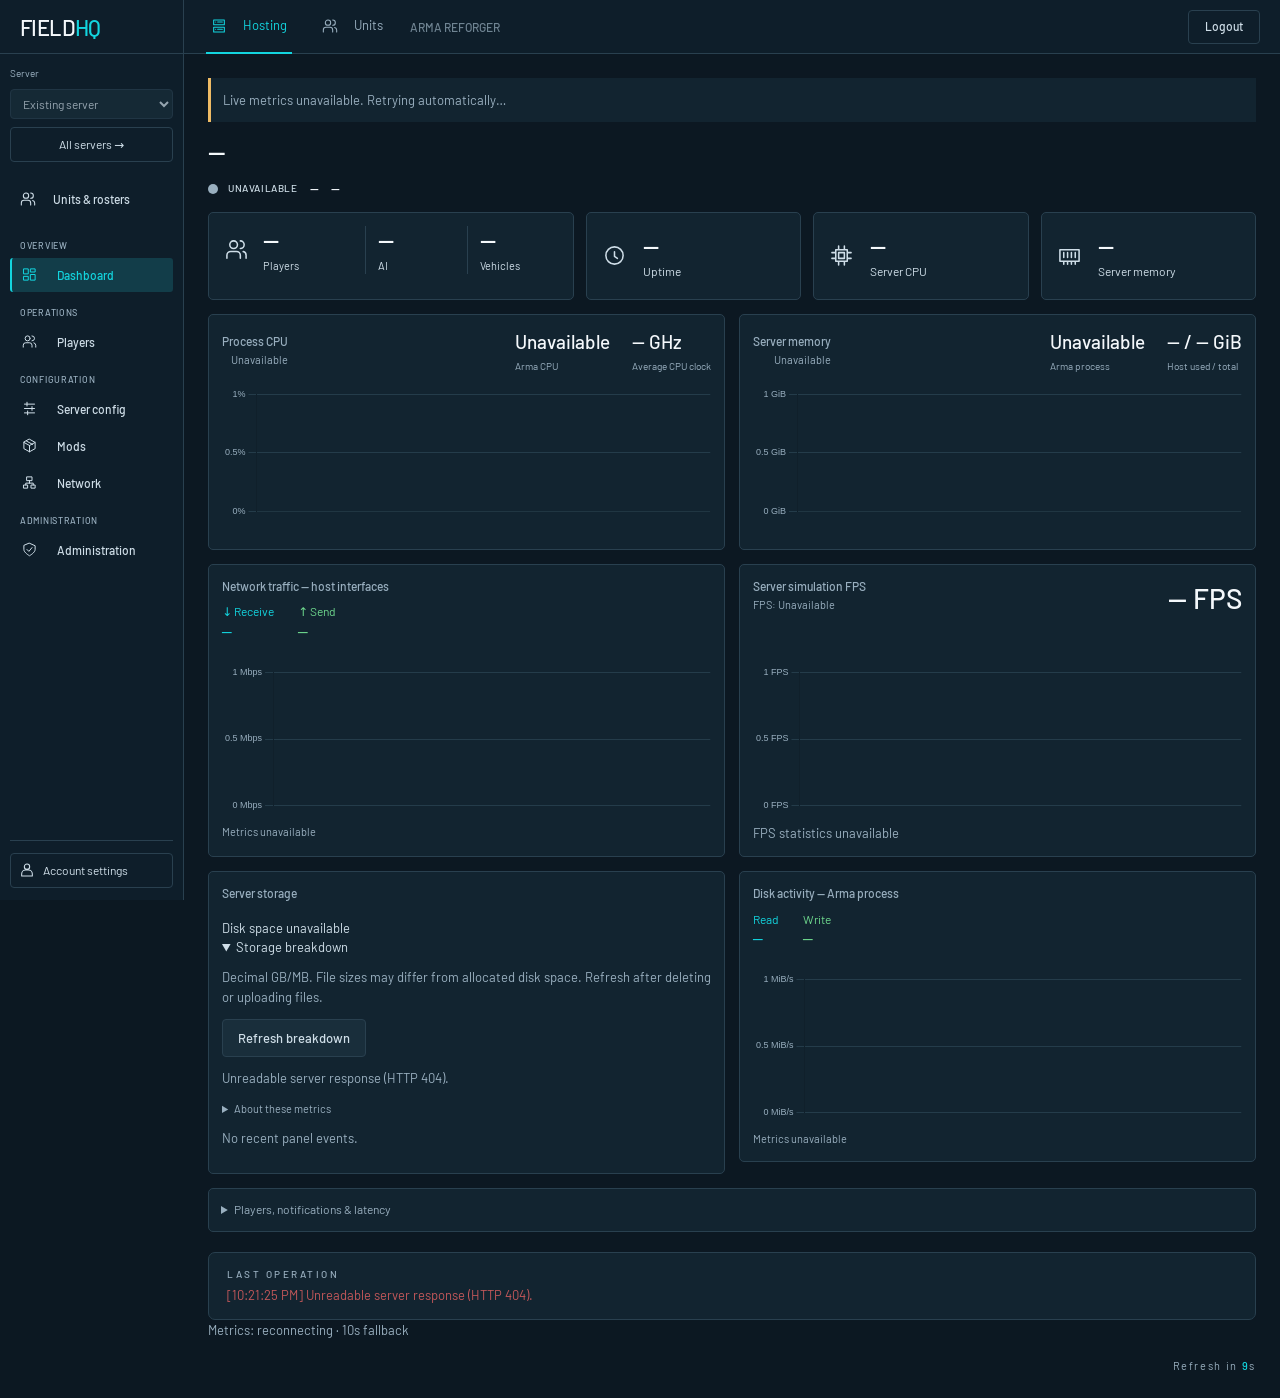
==== commit ebcf9166: "Provide shared button defaults and consistent destructive states" ====
--- a/index.html
+++ b/index.html
@@ -472,7 +472,7 @@
       <div class="mods-footer"><div class="mods-page-size"><label for="mods-per-page">Show</label><select id="mods-per-page"><option value="8">8</option><option value="16">16</option><option value="24">24</option><option value="48">48</option></select><span>items</span><span id="mods-range"></span></div><nav id="mods-pagination" aria-label="Mod pages"></nav></div>
       <p class="mods-size-note">Sizes cover all configured mods at their selected versions. Extra dependencies are excluded; players with cached files may download less.</p>
     </div>
-    <dialog id="mods-remove-dialog" class="mods-dialog" aria-labelledby="mods-remove-title"><form id="mods-remove-form"><div class="mods-dialog-heading"><h3 id="mods-remove-title">Remove mods</h3><button type="button" id="mods-remove-close" aria-label="Close removal popup">✕</button></div><p id="mods-remove-summary"></p><ul id="mods-remove-list" class="mods-remove-list"></ul><fieldset class="mods-removal-options"><legend>Removal option</legend><label><input type="radio" name="removal" value="config" checked> Remove from configuration only <small>Keep downloaded files. Restart a running server afterward to apply the change.</small></label><label><input type="radio" name="removal" value="complete" id="mods-remove-complete"> Remove completely <small>Remove from configuration and delete this server’s downloaded copies of the selected mods. Does not delete saves or unselected dependencies.</small></label></fieldset><p id="mods-remove-restriction" class="feature-note"></p><label class="mods-remove-ack"><input type="checkbox" id="mods-remove-ack" required> I confirm removal of the listed mods.</label><div id="mods-remove-dependencies" role="status"></div><p id="mods-remove-error" role="alert"></p><div class="mods-remove-footer"><button type="button" id="mods-remove-cancel">Cancel</button><button type="submit" id="mods-remove-confirm">Confirm removal</button></div></form></dialog>
+    <dialog id="mods-remove-dialog" class="mods-dialog" aria-labelledby="mods-remove-title"><form id="mods-remove-form"><div class="mods-dialog-heading"><h3 id="mods-remove-title">Remove mods</h3><button type="button" id="mods-remove-close" aria-label="Close removal popup">✕</button></div><p id="mods-remove-summary"></p><ul id="mods-remove-list" class="mods-remove-list"></ul><fieldset class="mods-removal-options"><legend>Removal option</legend><label><input type="radio" name="removal" value="config" checked> Remove from configuration only <small>Keep downloaded files. Restart a running server afterward to apply the change.</small></label><label><input type="radio" name="removal" value="complete" id="mods-remove-complete"> Remove completely <small>Remove from configuration and delete this server’s downloaded copies of the selected mods. Does not delete saves or unselected dependencies.</small></label></fieldset><p id="mods-remove-restriction" class="feature-note"></p><label class="mods-remove-ack"><input type="checkbox" id="mods-remove-ack" required> I confirm removal of the listed mods.</label><div id="mods-remove-dependencies" role="status"></div><p id="mods-remove-error" role="alert"></p><div class="mods-remove-footer"><button type="button" id="mods-remove-cancel">Cancel</button><button type="submit" id="mods-remove-confirm" class="btn-danger">Confirm removal</button></div></form></dialog>
     <dialog id="mods-add-dialog" class="mods-dialog" aria-labelledby="mods-add-title"><div class="mods-dialog-heading"><h3 id="mods-add-title">Add mod</h3><button aria-label="Close add mod" onclick="this.closest('dialog').close()">✕</button></div>    <!-- Single-add form -->
     <div style="border-top:1px solid var(--border);padding-top:16px;margin-top:16px;">
       <div style="font-size:10px;font-weight:600;letter-spacing:0.2em;text-transform:uppercase;color:var(--muted);margin-bottom:12px;">Add a single mod</div>
--- a/static/fieldhq.css
+++ b/static/fieldhq.css
@@ -1,3 +1,14 @@
+/* Low-specificity defaults give every action a usable button, while component styles win. */
+:where(html[data-theme]) :where(button,input[type="button"],input[type="submit"],input[type="reset"],[role="button"]){
+  appearance:none;box-sizing:border-box;min-height:34px;padding:8px 12px;
+  border:1px solid var(--border);border-radius:4px;background:var(--surface2);color:var(--text);
+  font:500 12px/1.3 Barlow,system-ui,sans-serif;text-align:center;text-decoration:none;cursor:pointer;
+}
+:where(html[data-theme]) :where(button,input[type="button"],input[type="submit"],input[type="reset"],[role="button"]):where(:hover:not(:disabled):not([aria-disabled="true"])){border-color:var(--accent)}
+:where(html[data-theme]) :where(button,input[type="button"],input[type="submit"],input[type="reset"],[role="button"]):where(:focus-visible){outline:2px solid var(--accent);outline-offset:3px}
+html[data-theme] :where(button,input[type="button"],input[type="submit"],input[type="reset"],[role="button"]):is(:disabled,[aria-disabled="true"]){opacity:.5;cursor:not-allowed}
+html[data-theme] .btn-danger{border-color:var(--offline);color:var(--offline);background:var(--surface2)}
+html[data-theme] .btn-danger:hover:not(:disabled){border-color:var(--offline);box-shadow:inset 0 0 0 1px var(--offline)}
 /* FIELDHQ: one fixed workspace layout, with independent account color palettes. */
 :root[data-theme=slate]{color-scheme:dark;--bg:#0c1822;--surface:#122430;--surface2:#192e3b;--chrome:#0e1e2a;--border:#29404f;--accent:#13d5df;--accent2:#71edf0;--accent-soft:#123d49;--accent-border:#237486;--ram-color:#bc99f4;--cpu-color:#13d5df;--text:#cfdee8;--muted:#99afbf;--heading:#f4f8fb;--console-bg:#0a1620;--chart-grid:#243c4a;--online:#6ed78d;--offline:#ef6565;--warn:#efbb65}
 :root[data-theme=operations]{color-scheme:dark;--bg:#0b131b;--surface:#12212c;--surface2:#192e3a;--chrome:#0d1b25;--border:#293e4b;--accent:#22b8f3;--accent2:#8bdcff;--accent-soft:#12364b;--accent-border:#246b8d;--ram-color:#b097f4;--cpu-color:#22b8f3;--text:#cedce6;--muted:#9aafbf;--heading:#f2f7fb;--console-bg:#09131b;--chart-grid:#283b49;--online:#73d78c;--offline:#ee6767;--warn:#edbd6d}
@@ -158,3 +169,32 @@
 html[data-theme] .dashboard-metric-row :is(.chart-sub,.feature-note){text-align:left;line-height:1.5}
 html[data-theme] .dashboard-metric-row .chart-wrap+:is(.chart-sub,.feature-note){margin:10px 0 0}
 html[data-theme] .dashboard-storage-row{align-items:start}
+
+/* Full-width fleet totals, then a single filter/action toolbar. */
+html[data-theme] .fleet-overview-top{display:flex;flex-direction:column;gap:14px;margin-bottom:14px}
+html[data-theme] .fleet-overview-top .manager-heading{width:100%}
+html[data-theme] .fleet-overview-top .manager-summary{width:100%;max-width:none;grid-template-columns:repeat(7,minmax(0,1fr))}
+html[data-theme] .fleet-overview-top .manager-summary>div{min-height:84px;align-content:start;padding:14px 10px}
+html[data-theme] .fleet-overview-top .manager-summary small{grid-column:1/-1;font-size:9px;color:var(--muted);margin-top:4px}
+html[data-theme] .fleet-control-toolbar{display:flex;align-items:center;justify-content:space-between;flex-wrap:wrap;gap:10px 16px;margin-bottom:8px}
+html[data-theme] .fleet-control-toolbar .fleet-filters{margin:0;gap:8px;flex:1 1 390px}
+html[data-theme] .fleet-control-toolbar .fleet-heading-actions{justify-content:flex-end;gap:7px;flex:0 1 auto}
+html[data-theme] .fleet-control-toolbar .fleet-filters>label{flex:0 1 130px;min-width:0}
+html[data-theme] .fleet-control-toolbar .fleet-toolbar-search{display:flex;position:static;flex:1 1 180px;width:auto;min-width:140px;margin:0;padding:0 8px;border-radius:4px;height:33px}
+html[data-theme] .fleet-control-toolbar .fleet-toolbar-search input{font-size:11px;height:30px;padding:4px 0}
+html[data-theme] .fleet-control-toolbar :is(select,button,a){min-height:33px;margin:0}
+html[data-theme] .fleet-control-toolbar #overview-storage{margin-left:0}
+html[data-theme] .fleet-refresh-status{display:flex;align-items:center;flex-wrap:wrap;gap:4px 14px;margin-bottom:10px;color:var(--muted)}
+html[data-theme] .fleet-refresh-status :is(p,span){font-size:10px;margin:0;padding:0}
+html[data-theme] .fleet-page .manager-header .fieldhq-account{margin-left:auto}
+@media(max-width:1100px){html[data-theme] .fleet-overview-top .manager-summary{grid-template-columns:repeat(4,minmax(0,1fr))}}
+@media(max-width:700px){html[data-theme] .fleet-overview-top .manager-summary{grid-template-columns:repeat(2,minmax(0,1fr))}html[data-theme] .fleet-control-toolbar .fleet-filters{flex-basis:100%}html[data-theme] .fleet-control-toolbar .fleet-heading-actions{justify-content:flex-start}html[data-theme] .fleet-page .mobile-nav-toggle{width:100%}html[data-theme] .fleet-control-toolbar .fleet-toolbar-search{flex-basis:100%;width:100%}html[data-theme] .fleet-control-toolbar .fleet-filters>label:not(.fleet-toolbar-search){flex:1 1 100px}}
+#server-remove-options{padding:12px;border:1px solid var(--border);margin:14px 0}#server-remove-options label{display:flex;align-items:start;gap:8px;margin:10px 0;line-height:1.5}#server-remove-options input{flex:none;margin-top:3px}#server-remove-path,.server-cleanup-folder code{display:block;white-space:normal;overflow-wrap:anywhere;margin:8px 0}.server-confirm-field{display:grid;gap:8px;margin:16px 0}.server-confirm-field input{width:100%;padding:10px;color:var(--text);background:var(--console-bg);border:1px solid var(--border)}#server-remove-warning{color:var(--warn);line-height:1.5}#server-remove-error:not(:empty){padding:12px;color:var(--offline)}.server-cleanup-folder{padding:14px 0;border-bottom:1px solid var(--border)}.server-cleanup-folder button{margin-top:10px}#server-cleanup-status{margin:14px 0;overflow-wrap:anywhere}
+/* Toolbar controls own their width; only the inline SVG supplies the search icon. */
+html[data-theme] .fleet-control-toolbar .fleet-filters{min-width:0}
+html[data-theme] .fleet-control-toolbar .fleet-filters>label:not(.fleet-toolbar-search){display:block;flex:0 0 140px;min-width:0}
+html[data-theme] .fleet-control-toolbar .fleet-filters select{display:block;width:100%;min-width:0;max-width:100%;box-sizing:border-box}
+html[data-theme] .fleet-control-toolbar .fleet-toolbar-search{flex:1 1 200px;min-width:180px;gap:8px;overflow:hidden}
+html[data-theme] .fleet-control-toolbar .fleet-toolbar-search input[type=search]{flex:1 1 0;width:0;min-width:0;max-width:100%;padding:4px 0;background-image:none;border:0}
+html[data-theme] #server-remove-confirm{border-color:var(--offline);color:var(--offline)}
+@media(max-width:700px){html[data-theme] .fleet-control-toolbar .fleet-toolbar-search{flex-basis:100%;min-width:0}html[data-theme] .fleet-control-toolbar .fleet-filters>label:not(.fleet-toolbar-search){flex:1 1 120px}}
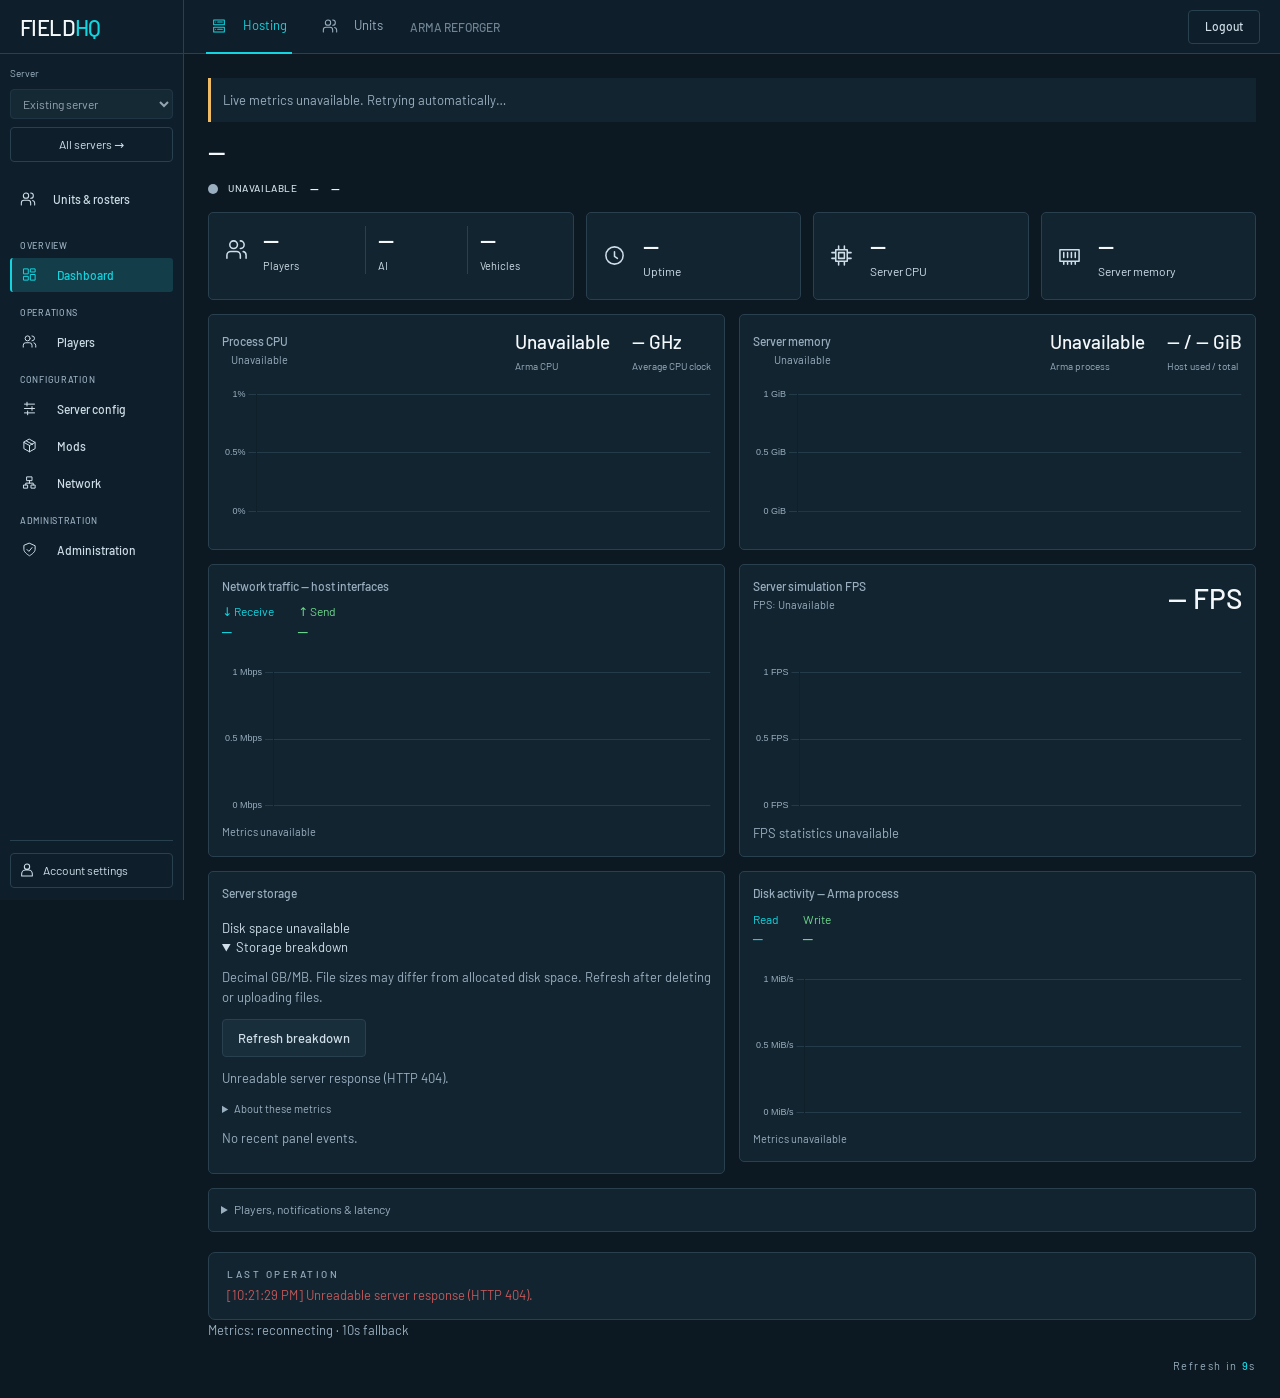
==== commit dcc674c4: "Use explicit cleanup button styles and refresh cached stylesheet" ====
--- a/index.html
+++ b/index.html
@@ -30,7 +30,7 @@
 <link rel="stylesheet" href="/static/workshop.css">
 <link rel="stylesheet" href="/static/ux.css">
 <link rel="stylesheet" href="/static/field.css"><link rel="stylesheet" href="/static/units.css">
-<link rel="stylesheet" href="/static/fieldhq.css"></head>
+<link rel="stylesheet" href="/static/fieldhq.css?v=buttons-2"></head>
 <body>
 <div class="layout">
 
--- a/static/fieldhq.css
+++ b/static/fieldhq.css
@@ -1,11 +1,11 @@
 /* Low-specificity defaults give every action a usable button, while component styles win. */
-:where(html[data-theme]) :where(button,input[type="button"],input[type="submit"],input[type="reset"],[role="button"]){
+html:where([data-theme]) :where(button,input[type="button"],input[type="submit"],input[type="reset"],[role="button"]){
   appearance:none;box-sizing:border-box;min-height:34px;padding:8px 12px;
   border:1px solid var(--border);border-radius:4px;background:var(--surface2);color:var(--text);
   font:500 12px/1.3 Barlow,system-ui,sans-serif;text-align:center;text-decoration:none;cursor:pointer;
 }
-:where(html[data-theme]) :where(button,input[type="button"],input[type="submit"],input[type="reset"],[role="button"]):where(:hover:not(:disabled):not([aria-disabled="true"])){border-color:var(--accent)}
-:where(html[data-theme]) :where(button,input[type="button"],input[type="submit"],input[type="reset"],[role="button"]):where(:focus-visible){outline:2px solid var(--accent);outline-offset:3px}
+html:where([data-theme]) :where(button,input[type="button"],input[type="submit"],input[type="reset"],[role="button"]):where(:hover:not(:disabled):not([aria-disabled="true"])){border-color:var(--accent)}
+html:where([data-theme]) :where(button,input[type="button"],input[type="submit"],input[type="reset"],[role="button"]):where(:focus-visible){outline:2px solid var(--accent);outline-offset:3px}
 html[data-theme] :where(button,input[type="button"],input[type="submit"],input[type="reset"],[role="button"]):is(:disabled,[aria-disabled="true"]){opacity:.5;cursor:not-allowed}
 html[data-theme] .btn-danger{border-color:var(--offline);color:var(--offline);background:var(--surface2)}
 html[data-theme] .btn-danger:hover:not(:disabled){border-color:var(--offline);box-shadow:inset 0 0 0 1px var(--offline)}
@@ -198,3 +198,5 @@
 html[data-theme] .fleet-control-toolbar .fleet-toolbar-search input[type=search]{flex:1 1 0;width:0;min-width:0;max-width:100%;padding:4px 0;background-image:none;border:0}
 html[data-theme] #server-remove-confirm{border-color:var(--offline);color:var(--offline)}
 @media(max-width:700px){html[data-theme] .fleet-control-toolbar .fleet-toolbar-search{flex-basis:100%;min-width:0}html[data-theme] .fleet-control-toolbar .fleet-filters>label:not(.fleet-toolbar-search){flex:1 1 120px}}
+
+html[data-theme] :is(#server-cleanup-dialog,#server-remove-dialog) .btn-logout{min-height:34px;padding:8px 12px;font:500 12px/1.3 Barlow,system-ui,sans-serif;background:var(--surface2);color:var(--text)}
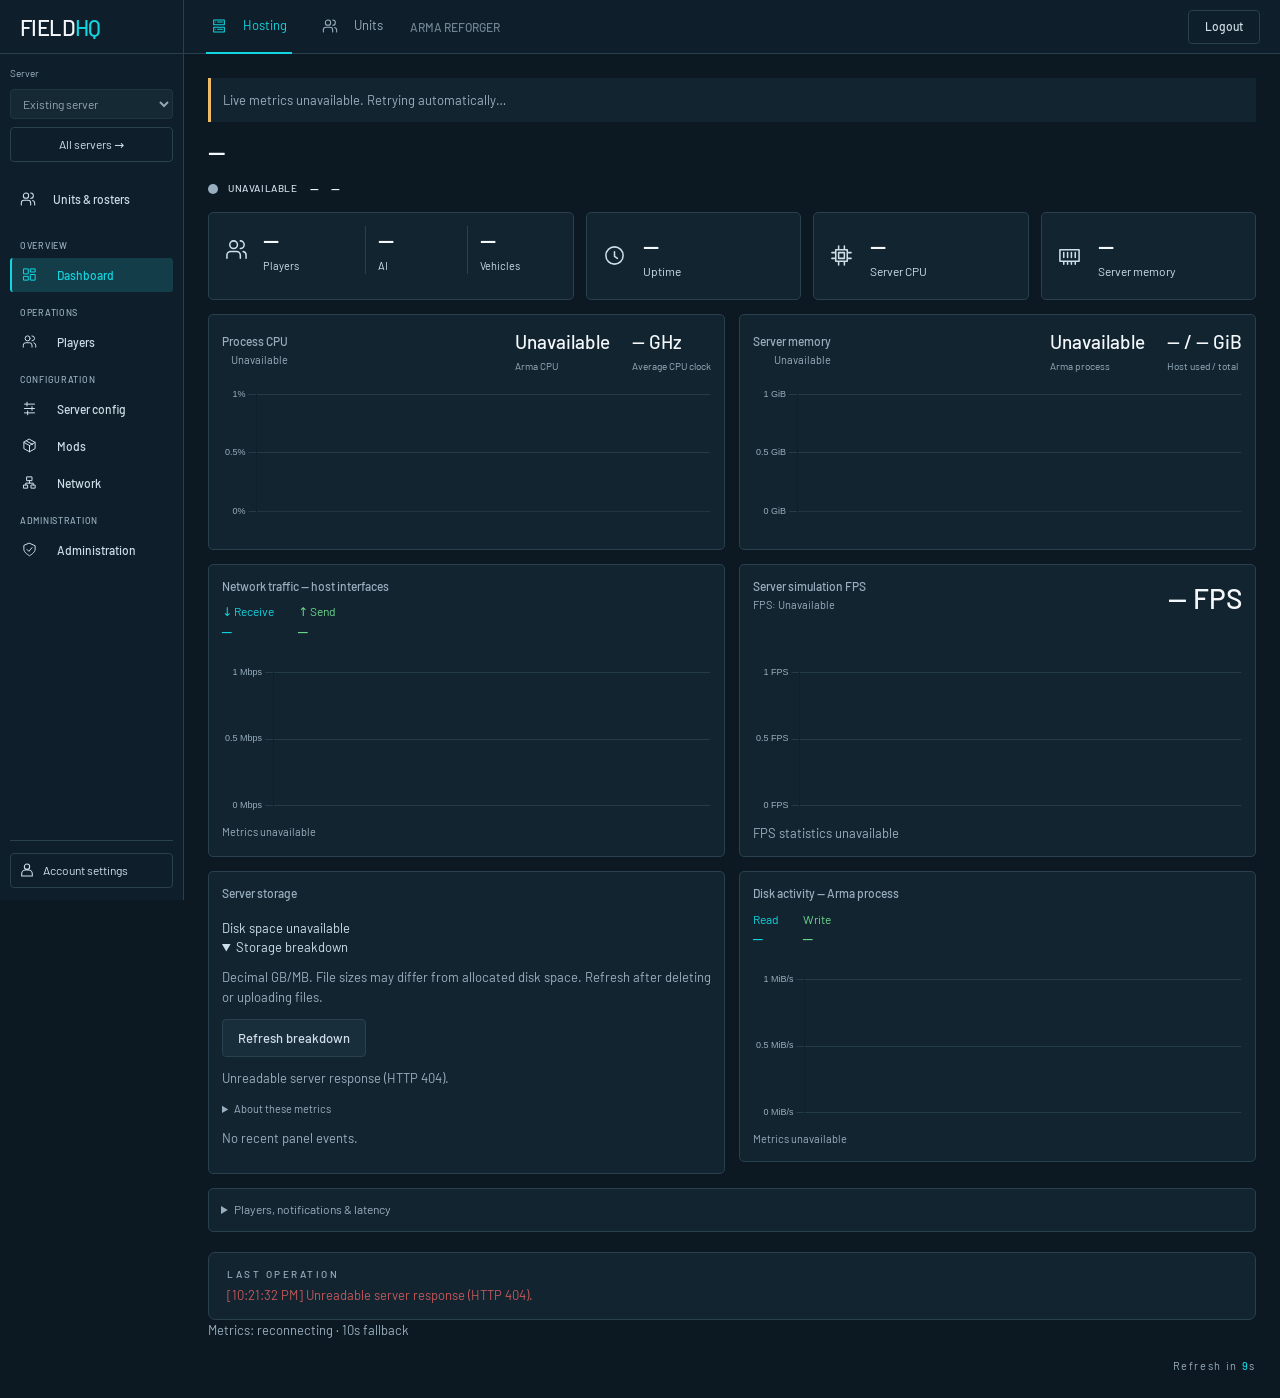
==== commit 09de0bc2: "Add mod queue review with size estimates and host storage overview" ====
--- a/index.html
+++ b/index.html
@@ -442,7 +442,7 @@
 </div>
     <div id="section-mods-workshop" role="tabpanel" aria-labelledby="section-tab-mods-workshop" data-section-content="mods" hidden>
 <p class="feature-note">Browse the official Workshop. Restart the server after saving mod changes.</p>
-<form id="workshop-search-form" class="workshop-toolbar"><input id="workshop-search" aria-label="Search Workshop" maxlength="120" placeholder="Search Workshop mods"><select id="workshop-sort" aria-label="Sort Workshop"><option value="popularity">Popular</option><option value="newest">Newest</option><option value="subscribers">Most subscribed</option><option value="version_size">Largest</option></select><button>Search</button></form>
+<form id="workshop-search-form" class="workshop-toolbar"><input id="workshop-search" aria-label="Search Workshop" maxlength="120" placeholder="Search Workshop mods"><select id="workshop-sort" aria-label="Sort Workshop"><option value="popularity">Popular</option><option value="newest">Newest</option><option value="subscribers">Most subscribed</option><option value="version_size">Largest</option></select><button>Search</button><button type="button" class="btn-logout" id="workshop-queue-open" data-permission="mods">Review queue</button></form>
 <div id="workshop-categories" class="workshop-toolbar"></div><p id="workshop-status" role="status"></p><div id="workshop-grid" class="workshop-grid"></div><div class="workshop-toolbar"><button id="workshop-previous" type="button">Previous</button><span id="workshop-page"></span><button id="workshop-next" type="button">Next</button></div></div>
 <dialog id="workshop-detail" class="mods-dialog workshop-dialog" aria-labelledby="workshop-title"><button type="button" class="workshop-close" aria-label="Close Workshop details" onclick="this.closest('dialog').close()">Close</button><div id="workshop-detail-content"></div><p id="workshop-detail-status" role="status"></p><div id="workshop-preview"></div></dialog>
     <div id="section-mods-installed" role="tabpanel" aria-labelledby="section-tab-mods-installed" data-section-content="mods">
@@ -464,7 +464,7 @@
         </div></details>
         <div class="mods-actions"><details class="action-menu"><summary>Actions</summary><div><button onclick="exportModLibrary()">Export JSON</button>
     <button onclick="copyModLibrary()">Copy list</button>
-    <button data-permission="mods" onclick="openModDialog('import')">Import mods</button></div></details><button class="mod-primary" data-permission="mods" onclick="openModDialog('add')"><svg class="ui-icon" aria-hidden="true"><use href="/static/icons.svg#plus"></use></svg>Add mod</button></div>
+    <button data-permission="mods" onclick="openModDialog('import')">Import mods</button></div></details><button type="button" class="btn-logout" id="mod-draft-open" data-permission="mods">Review queue</button><button class="mod-primary" data-permission="mods" onclick="openModDialog('add')"><svg class="ui-icon" aria-hidden="true"><use href="/static/icons.svg#plus"></use></svg>Add mod</button></div>
       </div>
       <div class="mods-bulk-toolbar" data-permission="mods"><label><input type="checkbox" id="mods-select-all"> Select all filtered mods</label><span id="mods-selected-count" role="status">0 selected</span><button type="button" id="mods-selection-clear">Clear selection</button><button type="button" id="mods-remove-selected" disabled>Remove selected</button></div>
       <p id="mods-sort-note" class="feature-note" role="status"></p><p id="mods-reorder-help" class="feature-note" hidden>Use the arrows to move a mod in the configured load order. Each move is saved immediately.</p>
@@ -681,7 +681,7 @@
 <script src="/static/user-editor.js"></script>
 <script src="/static/features.js"></script>
 <script src="/static/notifications.js"></script>
-<script src="/static/workshop.js"></script>
+<script src="/static/workshop.js?v=mod-queue-1"></script>
 <script src="/static/console.js"></script>
 <script src="/static/configuration.js"></script>
 <script src="/static/config_backups.js"></script>
@@ -698,5 +698,5 @@
 <script src="/static/bootstrap.js"></script>
 <script src="/static/pwa.js"></script>
 
-</body>
+<script src="/static/mod-staging.js"></script></body>
 </html>
--- a/static/mods.css
+++ b/static/mods.css
@@ -142,3 +142,5 @@
 html[data-theme] .mods-grid.mods-details-view .mod-tile{padding-left:38px}.mods-remove-list{max-height:220px;overflow:auto;padding:8px 24px;overflow-wrap:anywhere}.mods-removal-options{border:1px solid var(--border);padding:12px;margin:12px 0}.mods-removal-options label{display:block;padding:10px 0}.mods-removal-options small{display:block;margin:5px 0 0 24px;color:var(--muted);line-height:1.5}.mods-remove-footer{display:flex;justify-content:flex-end;gap:10px;margin-top:16px}#mods-remove-error:not(:empty){padding:12px;color:var(--offline)}
 
 #mods-remove-dialog input[type="radio"],#mods-remove-dialog input[type="checkbox"]{width:16px;height:16px;accent-color:var(--accent)}
+
+.mod-draft-row {display:grid;grid-template-columns: minmax(120px,1fr) minmax(120px,2fr) minmax(100px,1fr) auto;gap:8px;margin:8px 0}.mod-draft-row input{min-width:0;width:100%}@media(max-width:650px){.mod-draft-row{grid-template-columns:1fr 1fr}}
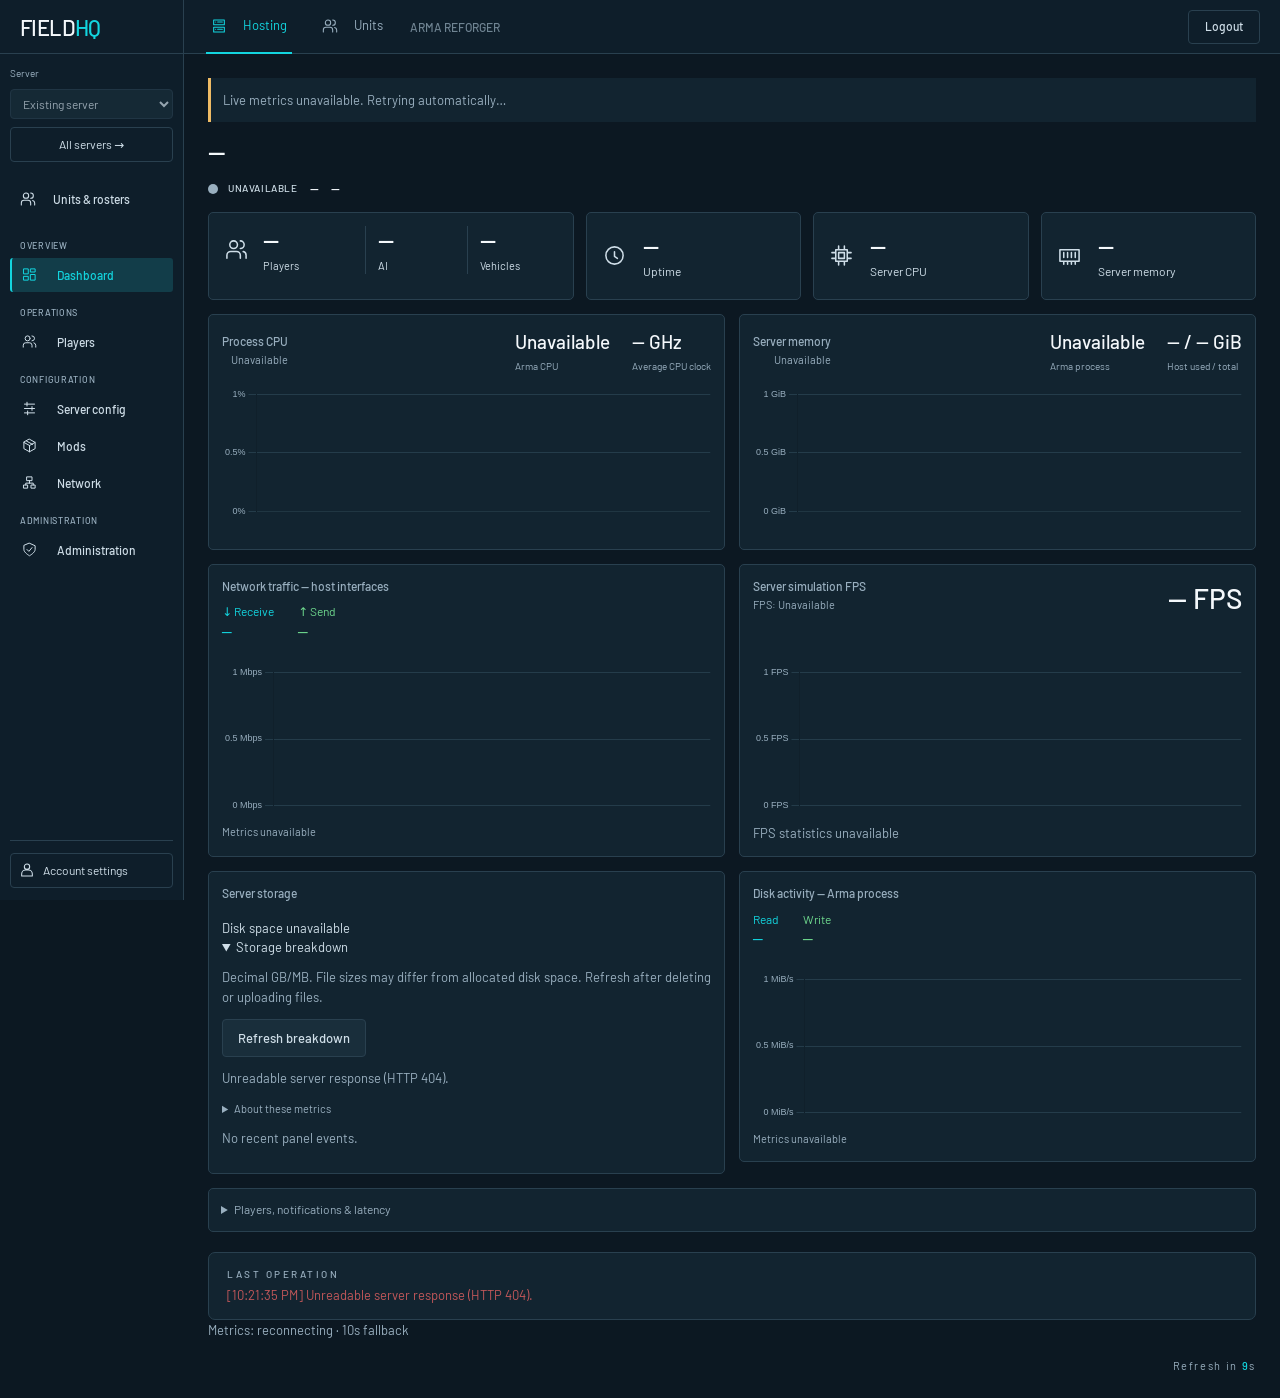
==== commit 10f5ce6e: "Add server workflows and simplify mod queue with running-pin choices" ====
--- a/index.html
+++ b/index.html
@@ -18,7 +18,7 @@
 <link rel="stylesheet" href="/static/base.css">
 <link rel="stylesheet" href="/static/workspace.css">
 <link rel="stylesheet" href="/static/configuration.css">
-<link rel="stylesheet" href="/static/mods.css">
+<link rel="stylesheet" href="/static/mods.css?v=queue-simple-2">
 <link rel="stylesheet" href="/static/network.css">
 <link rel="stylesheet" href="/static/files.css">
 <link rel="stylesheet" href="/static/sharp.css">
@@ -30,7 +30,7 @@
 <link rel="stylesheet" href="/static/workshop.css">
 <link rel="stylesheet" href="/static/ux.css">
 <link rel="stylesheet" href="/static/field.css"><link rel="stylesheet" href="/static/units.css">
-<link rel="stylesheet" href="/static/fieldhq.css?v=buttons-2"></head>
+<link rel="stylesheet" href="/static/fieldhq.css?v=buttons-2"><link rel="stylesheet" href="/static/server-experience.css"></head>
 <body>
 <div class="layout">
 
@@ -681,7 +681,7 @@
 <script src="/static/user-editor.js"></script>
 <script src="/static/features.js"></script>
 <script src="/static/notifications.js"></script>
-<script src="/static/workshop.js?v=mod-queue-1"></script>
+<script src="/static/workshop.js?v=queue-simple-2"></script>
 <script src="/static/console.js"></script>
 <script src="/static/configuration.js"></script>
 <script src="/static/config_backups.js"></script>
@@ -698,5 +698,5 @@
 <script src="/static/bootstrap.js"></script>
 <script src="/static/pwa.js"></script>
 
-<script src="/static/mod-staging.js"></script></body>
+<script src="/static/mod-staging.js?v=queue-simple-2"></script><script src="/static/server-experience.js"></script></body>
 </html>
--- a/static/mods.css
+++ b/static/mods.css
@@ -143,4 +143,8 @@
 
 #mods-remove-dialog input[type="radio"],#mods-remove-dialog input[type="checkbox"]{width:16px;height:16px;accent-color:var(--accent)}
 
-.mod-draft-row {display:grid;grid-template-columns: minmax(120px,1fr) minmax(120px,2fr) minmax(100px,1fr) auto;gap:8px;margin:8px 0}.mod-draft-row input{min-width:0;width:100%}@media(max-width:650px){.mod-draft-row{grid-template-columns:1fr 1fr}}
+.mod-queue-dialog{width:min(640px,calc(100% - 32px));padding:24px;max-height:85vh;overflow:auto}
+.mod-queue-dialog h3{margin:0 0 18px}.mod-queue-storage{display:flex;align-items:center;gap:18px;margin:0 0 10px;padding:18px}.mod-queue-storage>.ui-icon{width:28px;height:28px;color:var(--accent)}
+.mod-queue-list{max-height:42vh;overflow:auto}.mod-queue-row{display:flex;align-items:center;justify-content:space-between;gap:14px;padding:14px 0;border-bottom:1px solid var(--border)}
+.mod-queue-row>div{min-width:0}.mod-queue-row strong,.mod-queue-row small{display:block;overflow-wrap:anywhere}.mod-queue-row small{margin-top:4px;color:var(--muted)}
+.mod-queue-footer{display:flex;justify-content:flex-end;gap:10px;padding-top:16px}.mod-pin-choice{display:grid;gap:8px;margin:16px 0}.mod-pin-choice select{width:100%;min-width:0}
--- a/static/server-experience.css
+++ b/static/server-experience.css
@@ -0,0 +1,9 @@
+.experience-dialog{width:min(1040px,95vw);max-height:88vh;overflow:auto}
+.experience-gallery{display:grid;grid-template-columns:repeat(auto-fit,minmax(230px,1fr));gap:14px}
+.experience-scenario{border:1px solid var(--border,#34434a);padding:14px;border-radius:6px;display:flex;flex-direction:column;gap:8px;min-width:0}
+.experience-scenario img{width:100%;height:130px;object-fit:cover;border-radius:4px}
+.experience-scenario h3,.experience-scenario p{margin:0}.experience-scenario button{margin-top:auto;align-self:flex-start}
+.experience-identity{display:block;overflow-wrap:anywhere;font-size:11px;opacity:.75}
+.experience-dialog form{display:grid;gap:14px}.experience-dialog label{display:grid;gap:6px}
+.experience-dialog input,.experience-dialog select{max-width:100%;min-width:0}
+@media(max-width:600px){.experience-gallery{grid-template-columns:1fr}}
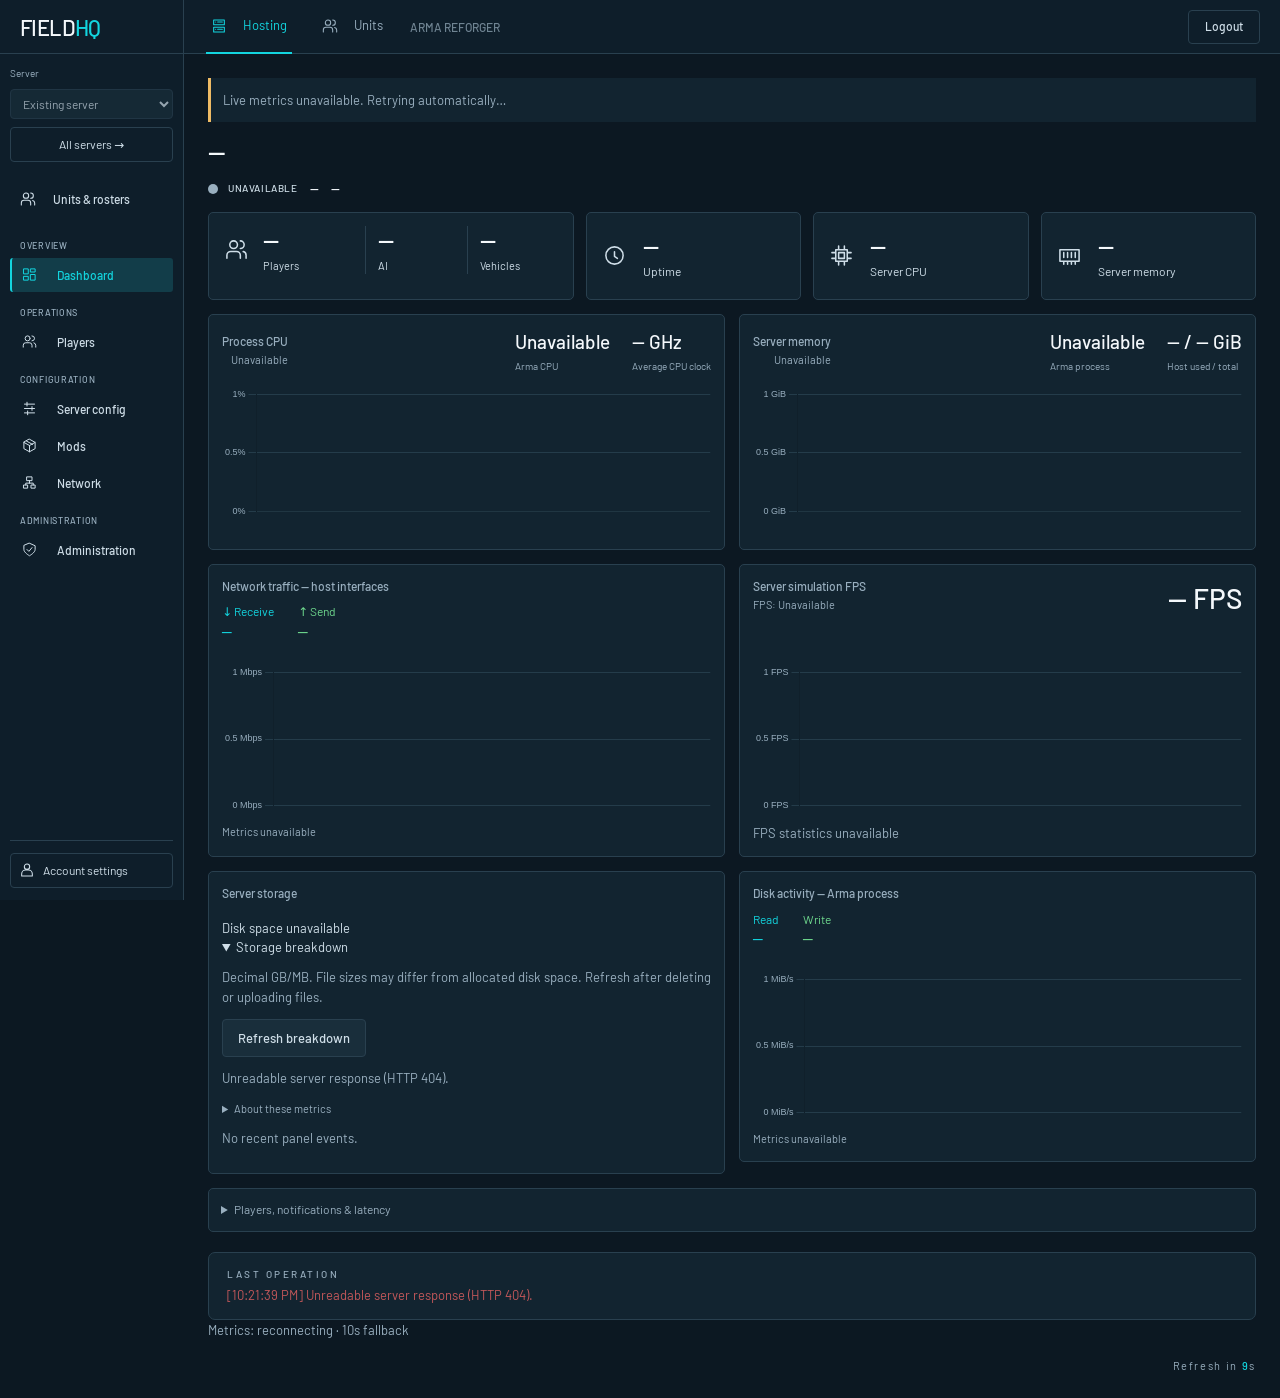
==== commit 4a7d2c7e: "Consolidate presets, storage, styling and review workflows" ====
--- a/index.html
+++ b/index.html
@@ -18,19 +18,19 @@
 <link rel="stylesheet" href="/static/base.css">
 <link rel="stylesheet" href="/static/workspace.css">
 <link rel="stylesheet" href="/static/configuration.css">
-<link rel="stylesheet" href="/static/mods.css?v=queue-simple-2">
+<link rel="stylesheet" href="/static/mods.css?v=cleanup-1">
 <link rel="stylesheet" href="/static/network.css">
 <link rel="stylesheet" href="/static/files.css">
-<link rel="stylesheet" href="/static/sharp.css">
+<link rel="stylesheet" href="/static/sharp.css?v=cleanup-1">
 <link rel="stylesheet" href="/static/instances.css">
 <link rel="stylesheet" href="/static/dashboard-layout.css">
 <link rel="stylesheet" href="/static/operator-tools.css">
 <link rel="stylesheet" href="/static/themes.css">
 <link rel="stylesheet" href="/static/manager-layout.css">
 <link rel="stylesheet" href="/static/workshop.css">
-<link rel="stylesheet" href="/static/ux.css">
-<link rel="stylesheet" href="/static/field.css"><link rel="stylesheet" href="/static/units.css">
-<link rel="stylesheet" href="/static/fieldhq.css?v=buttons-2"><link rel="stylesheet" href="/static/server-experience.css"></head>
+<link rel="stylesheet" href="/static/panel.css?v=cleanup-1">
+
+<link rel="stylesheet" href="/static/server-experience.css"></head>
 <body>
 <div class="layout">
 
@@ -468,7 +468,7 @@
       </div>
       <div class="mods-bulk-toolbar" data-permission="mods"><label><input type="checkbox" id="mods-select-all"> Select all filtered mods</label><span id="mods-selected-count" role="status">0 selected</span><button type="button" id="mods-selection-clear">Clear selection</button><button type="button" id="mods-remove-selected" disabled>Remove selected</button></div>
       <p id="mods-sort-note" class="feature-note" role="status"></p><p id="mods-reorder-help" class="feature-note" hidden>Use the arrows to move a mod in the configured load order. Each move is saved immediately.</p>
-      <div class="mods-library-layout"><div id="mods-list" class="mods-grid" aria-live="polite"></div><aside class="mods-presets-rail" aria-label="Saved mod sets"><h3>Saved mod sets</h3><div id="mods-preset-shortcuts"><p class="feature-note">Loading saved sets…</p></div><button type="button" onclick="document.getElementById('section-tab-mods-presets').click()">Manage presets</button><button type="button" class="mod-primary" onclick="document.getElementById('section-tab-mods-updates').click()">Review updates</button></aside></div>
+      <div class="mods-library-layout"><div id="mods-list" class="mods-grid" aria-live="polite"></div></div>
       <div class="mods-footer"><div class="mods-page-size"><label for="mods-per-page">Show</label><select id="mods-per-page"><option value="8">8</option><option value="16">16</option><option value="24">24</option><option value="48">48</option></select><span>items</span><span id="mods-range"></span></div><nav id="mods-pagination" aria-label="Mod pages"></nav></div>
       <p class="mods-size-note">Sizes cover all configured mods at their selected versions. Extra dependencies are excluded; players with cached files may download less.</p>
     </div>
@@ -552,20 +552,7 @@
     <dialog id="mods-compare-dialog" class="mods-dialog" aria-labelledby="mods-compare-title"><div class="mods-dialog-heading"><h3 id="mods-compare-title">Review server mod changes</h3><button aria-label="Close review" onclick="this.closest('dialog').close()">✕</button></div><p class="feature-note">Only the changes below will be applied. A config backup is created before saving. Restart the game server afterward to load the changed list.</p><div id="mods-compare-preview"></div><p id="mods-compare-error" role="alert"></p><button id="mods-compare-save" class="mod-primary" onclick="applyServerModChanges()">Apply these changes</button></dialog>
   </div>
     <div id="section-mods-presets" role="tabpanel" aria-labelledby="section-tab-mods-presets" data-section-content="mods" hidden>
-    <div id="mods-presets" aria-labelledby="section-tab-mods-presets" class="card">    <!-- Mod presets -->
-    <div class="field"><label for="preset-select">Saved server presets</label>
-      <select id="preset-select" onchange="showPreset()"><option>Loading...</option></select></div>
-    <p class="feature-note" id="preset-details"></p>
-    <div data-permission="mods" hidden>
-      <div class="feature-row"><button class="btn-save" onclick="presetAction('apply')">Apply selected preset</button>
-        <button class="btn-save" onclick="savePreset(true)">Overwrite selected preset</button>
-        <button class="btn-save" onclick="presetAction('delete')">Delete preset</button></div>
-      <div class="field"><label for="preset-name">New preset name</label><input id="preset-name" maxlength="80" placeholder="e.g. Weekend conflict"></div>
-      <button class="btn-save" onclick="savePreset()">Save current scenario and mods</button>
-      <p class="feature-note">New presets save the selected scenario and configured mod list. Older mod-only presets still change mods only. Applying a preset requires a game-server restart.</p>
-    </div>
-</div>
-  </div>
+    </div>
     <button class="section-history-link" data-permission="activity" hidden onclick="openModHistory()">View mod history →</button></section>
 
 <section class="tab-panel" id="panel-administration" role="tabpanel" aria-labelledby="tab-administration" hidden><div class="section-tabs" role="tablist" aria-label="admin sections"><button type="button" role="tab" id="section-tab-admin-accounts" aria-controls="section-admin-accounts" aria-selected="true" tabindex="0" data-section-group="admin" data-section-key="accounts">Accounts</button>
@@ -669,34 +656,34 @@
 
 </div>
 
-<script src="/static/api.js"></script>
+<script src="/static/api.js?v=cleanup-1"></script><script src="/static/ui.js?v=cleanup-1"></script>
 <script src="/static/dashboard.js"></script>
-<script src="/static/log_stream.js"></script>
-<script src="/static/status.js"></script>
+<script src="/static/log_stream.js?v=cleanup-1"></script>
+<script src="/static/status.js?v=cleanup-1"></script>
 <script src="/static/mod_actions.js"></script>
-<script src="/static/server_controls.js"></script>
-<script src="/static/persistence.js"></script>
+<script src="/static/server_controls.js?v=cleanup-1"></script>
+<script src="/static/persistence.js?v=cleanup-1"></script>
 <script src="/static/mods.js"></script>
 <script src="/static/mod-inventory.js"></script>
 <script src="/static/user-editor.js"></script>
-<script src="/static/features.js"></script>
+<script src="/static/features.js?v=cleanup-1"></script>
 <script src="/static/notifications.js"></script>
-<script src="/static/workshop.js?v=queue-simple-2"></script>
+<script src="/static/workshop.js?v=cleanup-1"></script>
 <script src="/static/console.js"></script>
-<script src="/static/configuration.js"></script>
-<script src="/static/config_backups.js"></script>
-<script src="/static/mod_compare.js"></script>
+<script src="/static/configuration.js?v=cleanup-1"></script>
+<script src="/static/config_backups.js?v=cleanup-1"></script>
+<script src="/static/mod_compare.js?v=cleanup-1"></script>
 <script src="/static/network.js"></script>
 <script src="/static/files.js"></script>
-<script src="/static/software.js"></script>
+<script src="/static/software.js?v=cleanup-1"></script>
 <script src="/static/page_sections.js"></script>
 <script src="/static/server-selector.js"></script>
-<script src="/static/operator-tools.js"></script>
+<script src="/static/operator-tools.js?v=cleanup-1"></script>
 <script src="/static/moderation.js"></script>
 <script src="/static/storage.js"></script>
 <script src="/static/live-metrics.js"></script>
-<script src="/static/bootstrap.js"></script>
+<script src="/static/bootstrap.js?v=cleanup-1"></script>
 <script src="/static/pwa.js"></script>
 
-<script src="/static/mod-staging.js?v=queue-simple-2"></script><script src="/static/server-experience.js"></script></body>
+<script src="/static/mod-staging.js?v=cleanup-1"></script><script src="/static/server-experience.js?v=cleanup-1"></script></body>
 </html>
--- a/static/mods.css
+++ b/static/mods.css
@@ -30,7 +30,7 @@
 .mods-heading,.mods-heading>div,.mods-toolbar,.mods-actions,.mods-footer,.mods-page-size,.mods-dialog-heading { display:flex; align-items:center; gap:12px; }
 .mods-heading { justify-content:space-between; margin-bottom:22px; }
 .mods-heading h2 { font-size:28px; color:#f4f0e5; }
-:is(#panel-mods, #activity-mods) button,.mods-dialog button,:is(#panel-mods, #activity-mods) select { border:1px solid var(--border); border-radius:6px; padding:10px 14px; background:#101216; color:var(--text); font:500 13px 'Barlow',sans-serif; cursor:pointer; }
+:is(#panel-mods, #activity-mods) select { border:1px solid var(--border); border-radius:6px; padding:10px 14px; background:var(--surface2); color:var(--text); font:500 13px 'Barlow',sans-serif; cursor:pointer; }
 :is(#panel-mods, #activity-mods) button:hover,.mods-dialog button:hover { border-color:var(--accent); }
 :is(#panel-mods, #activity-mods) button:disabled { opacity:.4; cursor:default; }
 :is(#panel-mods, #activity-mods) .mod-primary,.mods-dialog .mod-primary { background:var(--accent); color:#14120c; border-color:var(--accent); }
@@ -39,7 +39,7 @@
 :is(#panel-mods, #activity-mods) button[aria-selected="true"],:is(#panel-mods, #activity-mods) button[aria-pressed="true"],:is(#panel-mods, #activity-mods) button[aria-current="page"] { color:var(--accent2); background:#2b2619; box-shadow:inset 0 0 0 1px #625535; }
 .mods-notice { color:#c9bd9e; background:#1d1c17; border:1px solid #51462d; padding:13px 17px; border-radius:7px; font-size:13px; margin-bottom:20px; }
 .mods-toolbar { flex-wrap:wrap; margin-bottom:20px; }
-#mods-search { flex:1; min-width:170px; max-width:320px; background:#101216; color:var(--text); border:1px solid var(--border); border-radius:6px; padding:12px 15px; font:14px 'Barlow',sans-serif; }
+#mods-search { flex:1; min-width:170px; max-width:320px; background:var(--surface2); color:var(--text); border:1px solid var(--border); border-radius:6px; padding:12px 15px; font:14px 'Barlow',sans-serif; }
 .mods-actions { margin-left:auto; flex-wrap:wrap; gap:8px; }
 .mods-grid { display:grid; grid-template-columns:repeat(4,minmax(0,1fr)); gap:16px; }
 .mod-tile { overflow:hidden; background:var(--surface); border:1px solid var(--border); border-radius:9px; min-width:0; }
@@ -145,6 +145,6 @@
 
 .mod-queue-dialog{width:min(640px,calc(100% - 32px));padding:24px;max-height:85vh;overflow:auto}
 .mod-queue-dialog h3{margin:0 0 18px}.mod-queue-storage{display:flex;align-items:center;gap:18px;margin:0 0 10px;padding:18px}.mod-queue-storage>.ui-icon{width:28px;height:28px;color:var(--accent)}
-.mod-queue-list{max-height:42vh;overflow:auto}.mod-queue-row{display:flex;align-items:center;justify-content:space-between;gap:14px;padding:14px 0;border-bottom:1px solid var(--border)}
-.mod-queue-row>div{min-width:0}.mod-queue-row strong,.mod-queue-row small{display:block;overflow-wrap:anywhere}.mod-queue-row small{margin-top:4px;color:var(--muted)}
+.mod-queue-list{max-height:42vh;overflow:auto}
+
 .mod-queue-footer{display:flex;justify-content:flex-end;gap:10px;padding-top:16px}.mod-pin-choice{display:grid;gap:8px;margin:16px 0}.mod-pin-choice select{width:100%;min-width:0}
--- a/static/sharp.css
+++ b/static/sharp.css
@@ -1,4 +1,4 @@
-/* Compact, terminal-first console. Shared chrome lives in field.css. */
+/* Compact, terminal-first console. Shared chrome lives in panel.css. */
 
 
 .layout:has(#panel-console:not([hidden])) { max-width:none; padding-top:78px; }
--- a/static/panel.css
+++ b/static/panel.css
@@ -0,0 +1,619 @@
+/* ux styles consolidated in original cascade order. */
+/* Shared readability and interaction polish; palette remains theme-driven. */
+.feature-note{font-size:13px;line-height:1.55}.field label,.field-group label{font-size:13px}.card-label,.chart-title{font-size:12px}.workspace-back{font-size:13px}.panel-tab{min-height:40px}.sidebar .nav-label{font-size:10px}.sidebar-instances a{display:block;text-align:center;text-decoration:none;padding:8px}.manager-table th{font-size:11px}.manager-table small,.manager-actions button,.manager-link{font-size:12px}.manager-actions{white-space:normal;min-width:260px}.manager-actions>*{margin-bottom:6px}.manager-footnote{font-size:12px}.operator-cards .config-button{min-height:38px}.operator-advanced{margin-top:14px}.operator-advanced summary{padding:8px 0}.operator-cards .operator-facts{font-size:13px}.operator-row{padding:12px;border-width:0 0 0 3px}.operator-row small{font-size:13px}.operator-row strong{font-size:14px}#startup-diagnostics-healthy .operator-row{border:0;padding:8px 0}#startup-diagnostic-summary{margin:12px 0}.startup-savebar,.config-savebar{position:sticky;bottom:12px;z-index:12;background:var(--surface2);border:1px solid var(--accent-border);padding:14px;box-shadow:0 3px 15px #0004}.startup-savebar{display:flex;flex-wrap:wrap;align-items:center;justify-content:space-between;gap:10px;margin-top:16px}.startup-savebar .feature-note{flex-basis:100%;margin:0}.startup-savebar .feature-note:empty{display:none}#panel-startup .operator-cards{align-items:stretch}#panel-startup .operator-cards>.card{min-width:0}.upload-progress{padding:14px;margin:12px 0;border:1px solid var(--border);background:var(--surface)}.upload-progress progress{width:min(100%,480px);display:block;margin:12px 0}.upload-progress ul{max-height:200px;overflow:auto;padding:0 0 0 20px;font-size:13px;overflow-wrap:anywhere}.mobile-nav-toggle{display:none}.schedule-countdown{flex-basis:100%;color:var(--accent);font-size:13px}#charts-feedback,#dashboard-feedback{grid-column:1/-1;border-left:3px solid var(--warn);padding:12px;background:var(--surface)}
+@media(min-width:701px){.dashboard-summary .feature-note{font-size:12px}.dashboard-heading .stat-item .value{font-size:13px}.dashboard-heading .ctrl-btn{font-size:12px;min-height:40px}.sidebar-bottom .appearance-link{font-size:12px}.manager-main>#overview-feedback{font-size:13px}}
+@media(max-width:700px){.mobile-nav-toggle{display:block;width:100%;text-align:left;min-height:44px;margin-bottom:14px;padding:10px;background:var(--surface);color:var(--text);border:1px solid var(--border)}.sidebar{display:none}.navigation-open .sidebar{display:flex;max-height:65vh;overflow:auto;padding:12px;border:1px solid var(--border);background:var(--surface);margin-bottom:18px}.sidebar-bottom{display:block!important;margin-top:12px}.sidebar-bottom>.brand-icon,.sidebar-bottom>div{display:none}.sidebar-bottom .appearance-link{display:block;margin:0}.panel-tabs{flex-direction:column;flex-wrap:nowrap}.panel-tab{flex:none;text-align:left;padding:10px;font-size:14px}.page-heading{margin-bottom:14px}.page-heading p{font-size:13px}.layout{padding-top:12px}.startup-savebar,.config-savebar{bottom:4px;padding:10px;gap:8px}.startup-savebar>div{display:flex;gap:6px;flex-wrap:wrap}.operator-cards{gap:14px}.manager-header{font-size:11px}.manager-header>div{gap:8px}.manager-header .workspace-back{font-size:12px}.manager-summary span{font-size:11px}.manager-table td{padding:12px}.startup-cpu-options label{min-height:40px}}
+
+/* field styles consolidated in original cascade order. */
+@font-face{font-family:Barlow;src:url('/static/fonts/Barlow-Regular.ttf') format('truetype');font-weight:400;font-display:swap}
+@font-face{font-family:Barlow;src:url('/static/fonts/Barlow-Medium.ttf') format('truetype');font-weight:500 900;font-display:swap}
+@font-face{font-family:'Barlow Condensed';src:url('/static/fonts/BarlowCondensed-Regular.ttf') format('truetype');font-weight:400;font-display:swap}
+@font-face{font-family:'Barlow Condensed';src:url('/static/fonts/BarlowCondensed-SemiBold.ttf') format('truetype');font-weight:500 900;font-display:swap}
+/* One shared Field Operations layout. Account preferences change colors only. */
+:root {
+  --field-nav:var(--text); --field-nav-muted:var(--muted);
+  --nav-border:var(--border); --nav-control:var(--surface2);
+  --nav-selected:var(--accent-soft); --nav-selected-text:var(--accent2);
+  --nav-hover:var(--surface2); --button-text:var(--bg);
+  --field-contours:url("/static/contours.svg");
+}
+:root[data-theme="light"] {--button-text:#fff}
+:root[data-theme="field"] {
+  color-scheme:light;
+  --bg:#eae9e1; --surface:#f8f7f1; --surface2:#efeee6;
+  --border:#cccfc1; --text:#30382c; --heading:#202a20; --muted:#626b59;
+  --accent:#456638; --accent2:#304e27; --accent-soft:#e0e7d6; --accent-border:#849774;
+  --chrome:#343f30; --console-bg:#f1f1e9;
+  --online:#397344; --offline:#ac3832; --warn:#895b15;
+  --cpu-color:#527e43; --ram-color:#697f83; --chart-grid:#d7dbcf;
+  --field-nav:#e9edde; --field-nav-muted:#c0c9b6;
+  --nav-border:#657258; --nav-control:#414e39; --nav-selected:#566b47; --nav-selected-text:#fff; --nav-hover:#48583d; --button-text:#fff;
+  --field-contours:url("/static/contours.svg");
+}
+html[data-theme] body {font-family:'Barlow',system-ui,sans-serif;line-height:1.45}
+html[data-theme] :is(h1,h2,h3,h4,.mods-heading h2,.config-category-title,.chart-value,.stat-item .value){color:var(--heading)}
+html[data-theme] :is(button,input,select,textarea){font-family:inherit}
+html[data-theme] :is(.card,.chart-card,.log-viewer-card,.config-category,.files-workspace,.mods-card,.mods-dialog,.instances-dialog,.console-workspace,.network-chart,.config-code-block,.mods-toolbar,.mod-review-card,.operator-row,.operator-facts,.fleet-server-card,.fleet-chart-panel,.fleet-alert-panel,.dashboard-diagnostics){background:var(--surface);color:var(--text);border-color:var(--border);border-radius:6px;box-shadow:none;clip-path:none}
+html[data-theme] :is(input,select,textarea,pre){background:var(--console-bg);color:var(--text);border-color:var(--border)}
+html[data-theme] :is(button,.manager-link,.config-button,input,select,textarea){border-radius:4px;letter-spacing:normal;clip-path:none}
+html[data-theme] :is(button,.config-button,.manager-link){font-weight:500;text-transform:none}
+html[data-theme] :is(.layout,dialog) :is(button,select){background-color:var(--surface2);color:var(--text);border-color:var(--border)}
+html[data-theme] :is(.btn-save,.login-submit){background:var(--accent);color:var(--button-text);border:1px solid var(--accent);border-radius:4px;clip-path:none}
+html[data-theme] :is(.btn-save,.login-submit):hover:not(:disabled){background:var(--accent2);color:var(--button-text)}
+html[data-theme] :is(.section-tabs,.section-filter,.config-modes){background:var(--surface2);border-color:var(--border)}
+html[data-theme] :is(.layout,dialog) :is(button[aria-selected="true"],button[aria-pressed="true"]){background:var(--accent-soft);color:var(--accent2);border-color:var(--accent-border)}
+html[data-theme] :is(button,a,input,select,textarea,summary):focus-visible{outline:2px solid var(--accent);outline-offset:3px}
+html[data-theme] :is(.chart-title,.card-label,.field label,.field-group label,.feature-note,.chart-sub,.stat-item .label,th){color:var(--muted)}
+html[data-theme] :is(header,.sidebar){background:var(--chrome);color:var(--field-nav);border-color:var(--nav-border)}
+html[data-theme] header{background-image:var(--field-contours);background-position:right center;background-repeat:repeat-x}
+html[data-theme] header :is(h1,span,a,button){color:var(--field-nav)}
+html[data-theme] header .btn-logout{border-color:var(--nav-border)}
+html[data-theme] .sidebar :is(.nav-label,.instance-label,small){color:var(--field-nav-muted)}
+html[data-theme] .sidebar :is(select,button,a){background:transparent;color:var(--field-nav);border-color:var(--nav-border);text-decoration:none}
+html[data-theme] .sidebar select{background:var(--nav-control);color:var(--field-nav)}
+html[data-theme] .sidebar .panel-tab{border-color:transparent;min-height:34px;padding:7px 10px;font-size:13px;border-radius:4px}
+html[data-theme] .sidebar .panel-tab:before{color:var(--field-nav-muted)}
+html[data-theme] .sidebar .panel-tab[aria-selected="true"],html[data-theme] .sidebar a[aria-current="page"]{background:var(--nav-selected);color:var(--nav-selected-text);border-color:var(--nav-border)}
+html[data-theme] .sidebar :is(.panel-tab,a):hover{background:var(--nav-hover);color:var(--field-nav)}
+html[data-theme] .sidebar .nav-label{font-size:9px;padding:12px 10px 5px;letter-spacing:.12em}
+html[data-theme] .sidebar-bottom{border-color:var(--nav-border)}
+html[data-theme] .sidebar-bottom .appearance-link{width:100%;text-align:left;font-size:12px}
+html[data-theme] .sidebar-bottom>div{display:none}
+html[data-theme] .sidebar :focus-visible,html[data-theme] header :focus-visible{outline-color:var(--field-nav)}
+html[data-theme] .page-heading{border-bottom:1px solid var(--border);padding-bottom:16px;margin-bottom:18px}
+html[data-theme] :is(.page-heading h2,.manager-heading h1){font:600 28px/1.2 'Barlow',system-ui,sans-serif;letter-spacing:-.02em}
+html[data-theme] .eyebrow{font-size:10px;letter-spacing:.12em}
+html[data-theme] .dashboard-heading{border-bottom:1px solid var(--border);padding-bottom:16px!important}
+html[data-theme] .dashboard-heading .controls-grid .ctrl-btn{background:var(--surface);min-height:38px;border-color:var(--border)}
+html[data-theme] .ctrl-btn.start{color:var(--online)}
+html[data-theme] .ctrl-btn.stop{color:var(--offline)}
+html[data-theme] .dashboard-summary .card{padding:18px;border-top:3px solid var(--accent-border)}
+html[data-theme] .dashboard-summary .chart-value{font-size:25px}
+html[data-theme] :is(.card-label,.chart-title){letter-spacing:.03em;text-transform:none;font-weight:600}
+html[data-theme] :is(.card-corner,.login-corner){display:none}
+html[data-theme] .manager-summary{gap:0;background:var(--surface);border:1px solid var(--border);border-radius:6px;overflow:hidden}
+html[data-theme] .manager-summary>div{background:transparent;border:0;border-right:1px solid var(--border);padding:16px;gap:6px}
+html[data-theme] .manager-summary strong{color:var(--heading);font-size:24px}
+html[data-theme] .manager-summary span{font-size:11px;text-transform:none;letter-spacing:0}
+html[data-theme] .manager-list-heading{background:transparent;border:0;padding:4px 0}
+html[data-theme] .manager-list-heading h2{font-size:17px;font-weight:600;color:var(--heading)}
+html[data-theme] .fleet-cards{grid-template-columns:minmax(0,1fr);gap:9px}
+html[data-theme] .fleet-server-card .fleet-event-error{grid-column:1/-1}
+html[data-theme] .manager-link{background:var(--accent-soft);color:var(--accent2);border-color:var(--accent-border)}
+html[data-theme] .fleet-chart-panel .fleet-section-heading,html[data-theme] .fleet-alert-panel .fleet-section-heading{background:transparent}
+html[data-theme] :is(.fleet-section-heading h2,.fleet-server-title){color:var(--heading)}
+html[data-theme] .fleet-chart{height:190px}
+html[data-theme] .manager-footnote{font-size:11px;line-height:1.6}
+html[data-theme] .login-page:before{background-color:var(--chrome);background-image:var(--field-contours);background-size:440px 170px}
+html[data-theme] .login-box{clip-path:none;border-radius:8px;padding:36px;border:1px solid var(--border);box-shadow:0 16px 48px #17201533}
+html[data-theme] .login-box h1{font:600 30px/1.1 'Barlow',system-ui,sans-serif;letter-spacing:-.02em}
+html[data-theme] .login-box h1 span{color:var(--accent)}
+html[data-theme] .login-tag{letter-spacing:.12em}
+html[data-theme] .login-submit{font:600 14px 'Barlow',sans-serif;letter-spacing:0}
+html[data-theme] #panel-console :is(.console-log-output,#console-view-errors,#console-view-players,#console-command-form,#console-command-output,.console-broadcast,.console-workspace-filters){background:var(--console-bg);color:var(--text);border-color:var(--border)}
+html[data-theme] #panel-console :is(.console-row-message,.console-error-group strong,.console-tab-empty,.console-row-time,.console-row-source){color:var(--text)}
+html[data-theme] #panel-console .console-row.err .console-row-message{color:var(--offline)}
+html[data-theme] #panel-console .console-row.warn .console-row-message{color:var(--warn)}
+html[data-theme] #panel-console :is(.console-view-tabs button,.console-levels button,.console-filter-tools button,.console-server-actions button,.console-broadcast button,#console-command-form button){background:var(--surface2);color:var(--text);border-color:var(--border)}
+html[data-theme] #panel-console button[aria-pressed="true"],html[data-theme] #panel-console button[aria-selected="true"]{background:var(--accent-soft);color:var(--accent2);border-color:var(--accent-border)}
+html[data-theme] #panel-console #console-stop{color:var(--offline)}
+html[data-theme] :is(.mods-heading h2,.mods-name,.mod-name,.files-entry,.files-breadcrumb,.config-category h3,.network-workspace h3){color:var(--heading)}
+html[data-theme] :is(.mods-table,.mods-table td,.mods-table th,.mod-row,.mods-row,.files-list,.files-entry,.config-code-block,.config-modes,#config-json-text){background:var(--surface);color:var(--text);border-color:var(--border)}
+html[data-theme] :is(#panel-mods,#panel-files,#panel-network,#panel-configuration,#panel-persistence) :is([class*="toolbar"],[class*="savebar"],[class*="browser"],[class*="editor"],[class*="dialog"]){background:var(--surface);color:var(--text);border-color:var(--border)}
+html[data-theme] :is(table,th,td){border-color:var(--border)}
+html[data-theme] :is(thead,th){background:var(--surface2);color:var(--muted)}
+html[data-theme] tbody tr:hover{background:var(--accent-soft)}
+@media(min-width:701px){
+  html[data-theme] .sidebar{width:208px;padding:0 10px;top:52px}
+  html[data-theme] header{height:52px;left:0}
+  html[data-theme] .layout{margin-left:208px;padding:78px 24px 28px;max-width:none}
+  html[data-theme] .layout:has(#panel-console:not([hidden])){padding-top:78px}
+  html[data-theme] .sidebar-instances{padding:16px 0 8px}
+}
+@media(max-width:700px){
+  html[data-theme] .manager-summary>div{padding:12px;border-bottom:1px solid var(--border)}
+  html[data-theme] .navigation-open .sidebar{background:var(--chrome);border-color:var(--nav-border)}
+  html[data-theme] header{background:var(--chrome);background-image:var(--field-contours)}
+  html[data-theme] .manager-heading{align-items:start;flex-wrap:wrap;gap:12px}
+}
+/* The overview uses the same complete, permission-aware navigation as a server. */
+@media(min-width:701px){html[data-theme] .fleet-page .manager-main{margin-left:208px;max-width:none;padding:78px 24px 28px}}
+html[data-theme] #fleet-sidebar .panel-tab{display:block}
+html[data-theme] .fleet-page .manager-header{z-index:45}
+@media(max-width:700px){html[data-theme] .fleet-page .manager-main{padding-top:76px}html[data-theme] .sidebar .nav-label{display:block}}
+/* Tactical is the mockup palette. Original retains the base.css colors. */
+:root[data-theme="tactical"]{color-scheme:dark;--bg:#151c1f;--surface:#1c2428;--surface2:#222c31;--border:#364248;--chrome:#171f23;--console-bg:#121a1e;--text:#d9e0e3;--heading:#f3f5f5;--muted:#aab5bc;--accent:#ffc45c;--accent2:#ffd483;--accent-soft:#3c4532;--accent-border:#756343;--button-text:#191d20;--online:#85d77a;--offline:#f17b66;--warn:#ffc45c;--cpu-color:#ffc45c;--ram-color:#85d77a;--nav-selected:#3d4933;--nav-selected-text:#f2f1d8;--nav-hover:#2b3537;--nav-border:#303c41;--chart-grid:#303c41}
+html[data-theme] .sidebar .sidebar-instances{display:grid;gap:8px}
+html[data-theme] .sidebar .sidebar-instances select{width:100%;min-width:0;background:var(--nav-control);color:var(--field-nav);border:1px solid var(--nav-border);padding:9px;font:12px 'Barlow',sans-serif}
+html[data-theme] .layout>header .header-left h1{color:var(--field-nav)}
+html[data-theme] .layout>header .btn-logout{background:transparent;color:var(--field-nav);border-color:var(--nav-border)}
+html[data-theme] :is(#panel-mods,#activity-mods) button{background:var(--surface2);color:var(--text);border-color:var(--border)}
+html[data-theme] :is(#panel-mods,#activity-mods) button:is([aria-selected="true"],[aria-pressed="true"],[aria-current="page"]){background:var(--accent-soft);color:var(--accent2);border-color:var(--accent-border);box-shadow:none}
+html[data-theme] :is(#panel-mods,#activity-mods) .mod-primary{background:var(--accent);color:var(--button-text);border-color:var(--accent)}
+html[data-theme] :is(.mods-notice,.mod-badge){background:var(--surface2);color:var(--text);border-color:var(--border)}
+html[data-theme] .mod-body h3{color:var(--heading)}
+html[data-theme] .mods-details-view .mods-details-heading{background:var(--surface2)}
+html[data-theme] :is(#panel-mods,#activity-mods) .mod-remove{background:var(--surface);color:var(--offline);border-color:var(--offline)}
+html[data-theme] .section-tabs button[aria-selected="true"]{background:var(--accent-soft);color:var(--accent2)}
+html[data-theme] .btn-save{background:var(--accent);color:var(--button-text)}
+html[data-theme] .field-resource-charts{display:grid;grid-template-columns:repeat(2,minmax(0,1fr));gap:16px;margin:0 0 18px}
+html[data-theme] .field-resource-charts>.charts-row{display:contents}
+html[data-theme] .field-resource-charts .chart-card{margin:0;padding:18px;min-width:0}
+html[data-theme] .field-resource-charts .chart-wrap{height:160px}
+html[data-theme] .field-resource-charts .chart-value{font-size:22px}
+@media(max-width:900px){html[data-theme] .field-resource-charts{grid-template-columns:minmax(0,1fr)}}
+html[data-theme] #panel-dashboard>.field-resource-charts{margin-bottom:18px}
+/* Workshop artwork belongs to the configured scenario, with a stable fallback. */
+html[data-theme] .fleet-server-art img{position:absolute;inset:0;width:100%;height:100%;object-fit:cover}
+html[data-theme] .fleet-art-fallback{padding:12px;text-align:center;font-size:11px;color:var(--muted)}
+@media(max-width:1250px){
+}
+@media(max-width:700px){
+}
+/* Reference layout: shared geometry, local line icons, colors from the theme. */
+.ui-icon{display:inline-block;width:17px;height:17px;flex:none;fill:none;stroke:currentColor;stroke-width:1.5;stroke-linecap:round;stroke-linejoin:round;vertical-align:-3px;margin-right:8px}
+html[data-theme] .sidebar .panel-tab::before{display:none}
+html[data-theme] .sidebar .panel-tab{display:flex;align-items:center;min-height:32px;padding:6px 9px;gap:0;font-size:13px}
+html[data-theme] .sidebar .panel-tab .ui-icon{width:15px;height:15px;margin-right:11px}
+html[data-theme] .sidebar .nav-label{padding:13px 9px 6px;font-size:10px;font-weight:400;letter-spacing:.07em}
+html[data-theme] .sidebar-instances .instance-label{text-transform:none;letter-spacing:0;font-size:12px}
+html[data-theme] .sidebar .sidebar-instances select{padding:6px 8px;font-size:12px}
+.workspace-brand{font:600 17px 'Barlow Condensed','Arial Narrow',sans-serif;letter-spacing:.09em;text-decoration:none;white-space:nowrap}
+html[data-theme] header{height:44px}
+html[data-theme] header h1{font-size:11px;opacity:.7}
+html[data-theme] :is(.page-heading h2,.manager-heading h1){font:600 28px/1.15 'Barlow Condensed','Arial Narrow',sans-serif}
+html[data-theme] .page-heading{padding-bottom:0;border:0;margin-bottom:16px}
+html[data-theme] .manager-heading{margin-bottom:14px}
+html[data-theme] .manager-create{padding:8px 14px}
+html[data-theme] :is(.manager-summary,.dashboard-summary){background:none;border:0;overflow:visible;gap:12px;margin-bottom:14px}
+html[data-theme] :is(.manager-summary>div,.dashboard-summary>.card){display:grid;grid-template-columns:30px minmax(0,1fr);grid-template-rows:auto auto;gap:0 10px;align-content:center;align-items:center;justify-content:start;padding:13px 16px;min-height:78px;background:var(--surface);border:1px solid var(--border);border-radius:5px}
+html[data-theme] :is(.manager-summary,.dashboard-summary) .ui-icon{grid-column:1;grid-row:1/3;width:23px;height:23px;margin:0;color:var(--text)}
+html[data-theme] :is(.manager-summary strong,.dashboard-summary .chart-value){grid-column:2;grid-row:1;font:600 25px/1.2 'Barlow Condensed','Arial Narrow',sans-serif;margin:0;color:var(--heading)}
+html[data-theme] :is(.manager-summary span,.dashboard-summary .card-label){grid-column:2;grid-row:2;font-size:12px;font-weight:400;letter-spacing:0;text-transform:none;margin:2px 0 0;color:var(--text)}
+html[data-theme] .manager-summary small{grid-column:2;font-size:9px;margin-top:3px}
+html[data-theme] .dashboard-summary .feature-note{display:none}
+html[data-theme] .dashboard-summary{grid-template-columns:repeat(4,minmax(0,1fr))}
+html[data-theme] .fleet-filters{gap:10px;margin:10px 0 2px;align-items:center}
+html[data-theme] .fleet-filters label{font-size:0;gap:0}
+html[data-theme] .fleet-filters label:first-child{flex:0 1 300px}
+html[data-theme] .fleet-filters :is(input,select,button){font-size:12px;min-height:34px;padding:7px 10px}
+html[data-theme] #overview-storage{margin-left:auto}
+html[data-theme] .manager-main>#overview-feedback{min-height:0;padding:4px 0 7px;font-size:10px}
+html[data-theme] .fleet-cards{display:block;border:1px solid var(--border);border-top:0;border-radius:0 0 5px 5px;background:var(--surface)}
+html[data-theme] :is(.fleet-table-heading,.fleet-server-card){display:grid;grid-template-columns:58px minmax(130px,1.3fr) minmax(85px,.8fr) minmax(120px,1fr) 48px 57px 72px 58px 210px;gap:0 10px;align-items:center}
+html[data-theme] .fleet-table-heading{padding:9px 12px;background:var(--surface);border:1px solid var(--border);border-radius:5px 5px 0 0;font-size:11px;color:var(--text)}
+.fleet-table-heading span:first-child{grid-column:1/3}
+html[data-theme] .fleet-server-card{padding:9px 12px;border:0;border-bottom:1px solid var(--border);border-radius:0;min-height:68px;position:relative}
+html[data-theme] .fleet-server-card:last-child{border-bottom:0}
+html[data-theme] .fleet-server-card:hover{background:var(--surface2)}
+html[data-theme] .fleet-server-art{grid-column:1;grid-row:1/3;position:relative;height:44px;min-height:0;overflow:hidden;border-radius:3px;background:var(--console-bg);display:grid;place-items:center;border:1px solid var(--border)}
+html[data-theme] .fleet-art-fallback{font-size:8px;padding:3px}
+html[data-theme] .fleet-server-card h3{grid-column:2;grid-row:1;margin:0;font-size:13px;line-height:1.2}
+html[data-theme] .fleet-card-heading{grid-column:2;grid-row:2;justify-content:start;font-size:10px;margin-top:3px}
+html[data-theme] .fleet-server-card>.fleet-map{grid-column:3;grid-row:1/3;margin:0;font-size:11px}
+html[data-theme] .fleet-server-card>.fleet-address{grid-column:4;grid-row:1/3;font:10px 'Barlow',sans-serif;margin:0}
+html[data-theme] .fleet-card-stats,html[data-theme] .fleet-card-stats>div{display:contents}
+html[data-theme] .fleet-card-stats dt{position:absolute;width:1px;height:1px;overflow:hidden;clip-path:inset(50%)}
+html[data-theme] .fleet-card-stats dd{grid-row:1/3;font:12px 'Barlow',sans-serif;margin:0}
+html[data-theme] .fleet-card-stats>div:nth-child(1) dd{grid-column:5}
+html[data-theme] .fleet-card-stats>div:nth-child(2) dd{grid-column:6}
+html[data-theme] .fleet-card-stats>div:nth-child(3) dd{grid-column:7}
+html[data-theme] .fleet-uptime{grid-column:8;grid-row:1/3;font-size:11px}
+html[data-theme] .fleet-server-card .manager-actions{grid-column:9;grid-row:1/3;flex-wrap:wrap;gap:5px;justify-content:flex-end;margin:0;padding:0}
+html[data-theme] .fleet-server-card .manager-actions>*{margin:0;min-height:30px}
+html[data-theme] .manager-actions :is(button,.manager-link,summary){font:12px 'Barlow',sans-serif;padding:6px 8px;min-height:30px;background:var(--surface);border:1px solid var(--border);border-radius:3px;color:var(--text)}
+html[data-theme] .manager-actions .action-stop{color:var(--offline);border-color:var(--offline)}
+html[data-theme] .manager-actions .action-start{color:var(--online);border-color:var(--online)}
+html[data-theme] .manager-actions .action-restart{color:var(--accent);border-color:var(--accent-border)}
+html[data-theme] .fleet-storage{grid-column:2/-1;grid-row:3;font-size:11px;color:var(--muted);margin:5px 0 0}
+html[data-theme] .fleet-server-card .fleet-event-error{grid-column:2/-1;grid-row:4}
+html[data-theme] .fleet-charts{margin:16px 0 8px;gap:14px}
+html[data-theme] .fleet-section-heading{padding:11px 13px;border:0}
+html[data-theme] .fleet-section-heading h2{font:600 17px 'Barlow Condensed',sans-serif}
+html[data-theme] .fleet-chart{height:180px;padding:0 12px 12px}
+html[data-theme] .fleet-chart-note{margin-bottom:14px}
+html[data-theme] .fleet-alert-panel{margin-bottom:12px}
+.fleet-reading-notes{font-size:11px;color:var(--muted)}.fleet-reading-notes summary{cursor:pointer}
+html[data-theme] .dashboard-heading{border:0;padding:0!important;margin-bottom:14px!important}
+html[data-theme] #server-name-display{font:600 28px 'Barlow Condensed',sans-serif}
+html[data-theme] .field-resource-charts{gap:14px;margin-bottom:14px!important}
+html[data-theme] .field-resource-charts .chart-card{padding:13px}
+html[data-theme] .field-resource-charts .chart-wrap{height:150px}
+html[data-theme] .field-resource-charts .chart-value{font-size:19px}
+html[data-theme] #console-card{align-self:start}
+html[data-theme] #players-card{padding:14px;min-width:0;margin:0}
+html[data-theme] .dashboard-player-list{max-height:250px;margin:8px 0}
+html[data-theme] .dashboard-player{padding:7px 4px;font-size:12px}
+html[data-theme] .dashboard-player-avatar{width:22px;height:22px;font-size:11px}
+html[data-theme] .dashboard-player small{display:inline;margin-left:10px}
+html[data-theme] #console-card #log-output{height:280px;font-size:11px}
+html[data-theme] .log-viewer-header{padding:12px;gap:8px}
+html[data-theme] #extra-metrics{grid-column:1/-1}
+html[data-theme] #notification-history{padding:13px}
+html[data-theme] .entity-counters{padding:13px}
+html[data-theme] .dashboard-diagnostics{grid-column:1/-1}
+html[data-theme] .section-tabs{background:transparent;border:0;border-bottom:1px solid var(--border);gap:6px;padding:0;margin-bottom:14px}
+html[data-theme] .section-tabs button{background:transparent;border:0;border-bottom:2px solid transparent;border-radius:3px 3px 0 0;padding:10px 18px}
+html[data-theme] .section-tabs button[aria-selected="true"]{border-bottom-color:var(--accent);color:var(--heading)}
+html[data-theme] #section-admin-maintenance:not([hidden]){display:grid;grid-template-columns:repeat(2,minmax(0,1fr));gap:14px;align-items:start}
+html[data-theme] #section-admin-maintenance>.card{margin:0;padding:18px}
+html[data-theme] #section-admin-maintenance .card-label{font-size:16px;margin-bottom:15px;color:var(--heading)}
+@media(min-width:701px){
+ html[data-theme] .sidebar{width:188px;top:44px;padding:0 10px}
+ html[data-theme] :is(.layout,.fleet-page .manager-main){margin-left:188px;padding:64px 20px 24px}
+ html[data-theme] .layout:has(#panel-console:not([hidden])){padding-top:64px}
+ html[data-theme] .sidebar-instances{padding:12px 0 6px}
+}
+@media(max-width:1300px) and (min-width:701px){
+ html[data-theme] :is(.fleet-server-card,.fleet-table-heading){grid-template-columns:46px minmax(110px,1fr) minmax(70px,.7fr) minmax(100px,1fr) 40px 48px 65px 45px 180px;gap:0 6px}
+ html[data-theme] .manager-actions :is(button,.manager-link,summary){font-size:11px;padding:6px}
+ html[data-theme] .manager-summary{grid-template-columns:repeat(3,minmax(0,1fr))}
+}
+@media(max-width:1200px){
+ html[data-theme] .fleet-table-heading{display:none}
+ html[data-theme] .fleet-cards{border-top:1px solid var(--border);border-radius:5px}
+ html[data-theme] .fleet-server-card{grid-template-columns:54px minmax(120px,1fr) minmax(90px,1fr) minmax(90px,1fr);gap:6px 12px;padding:12px}
+ html[data-theme] .fleet-card-stats{display:grid;grid-column:2/4;grid-row:3;grid-template-columns:repeat(3,minmax(0,1fr));gap:12px}
+ html[data-theme] .fleet-card-stats>div{display:block}
+ html[data-theme] .fleet-card-stats dt{position:static;width:auto;height:auto;clip-path:none;font-size:10px;margin-bottom:3px}
+ html[data-theme] .fleet-server-card .manager-actions{grid-column:2/-1;grid-row:4;justify-content:start}
+ html[data-theme] .fleet-uptime{grid-column:4;grid-row:3}
+ html[data-theme] .fleet-storage{grid-column:2/-1;grid-row:5}
+ html[data-theme] .fleet-server-card .fleet-event-error{grid-row:6}
+ html[data-theme] .dashboard-summary{grid-template-columns:repeat(2,minmax(0,1fr))}
+}
+@media(max-width:700px){
+ html[data-theme] .fleet-page .manager-main{padding:72px 14px 20px;margin:0}
+ html[data-theme] .fleet-server-card{grid-template-columns:54px minmax(0,1fr);gap:6px 12px}
+ html[data-theme] .fleet-server-card>.fleet-map{grid-column:1/-1;grid-row:3}
+ html[data-theme] .fleet-server-card>.fleet-address{grid-column:1/-1;grid-row:4}
+ html[data-theme] .fleet-card-stats{grid-column:1/-1;grid-row:5}
+ html[data-theme] .fleet-uptime{grid-column:1/-1;grid-row:6}
+ html[data-theme] .fleet-server-card .manager-actions{grid-column:1/-1;grid-row:7;flex-wrap:wrap}
+ html[data-theme] .fleet-storage{grid-column:1/-1;grid-row:8}
+ html[data-theme] .fleet-server-card .fleet-event-error{grid-column:1/-1;grid-row:9}
+ html[data-theme] .manager-summary{grid-template-columns:repeat(2,minmax(0,1fr));gap:8px}
+ html[data-theme] :is(.manager-summary>div,.dashboard-summary>.card){padding:12px;gap:0 6px;grid-template-columns:24px minmax(0,1fr)}
+ html[data-theme] .fleet-filters label:first-child{flex-basis:100%}
+ html[data-theme] .fleet-filters #overview-storage{margin-left:0}
+ html[data-theme] .dashboard-performance,html[data-theme] #section-admin-maintenance:not([hidden]){grid-template-columns:minmax(0,1fr)}
+ html[data-theme] header h1{display:none}
+ html[data-theme] .workspace-brand{font-size:14px}
+}
+html[data-theme] .field-resource-charts .chart-card{display:flex;flex-direction:column}
+html[data-theme] .field-resource-charts .chart-wrap{margin-top:auto}
+html[data-theme] .mods-heading{margin-bottom:10px}
+html[data-theme] .mods-notice{padding:9px 12px;margin-bottom:12px;font-size:12px}
+html[data-theme] .mods-toolbar{padding:0;border:0;gap:8px;margin-bottom:12px}
+html[data-theme] #panel-mods :is(button,input,select,.mods-display-options>summary){padding:7px 10px;font-size:12px;border-radius:3px}
+.mods-library-layout{display:block}
+html[data-theme] .mods-details-view :is(.mods-details-heading,.mod-tile){grid-template-columns:48px minmax(130px,1fr) 100px 90px 190px;gap:0 10px;min-width:620px;padding:9px 12px}
+html[data-theme] .mods-details-view .mods-details-heading span:first-child{grid-column:1/3}
+html[data-theme] .mods-details-view .mod-tile{min-height:66px}
+html[data-theme] .mods-details-view .mod-art img{display:block;position:static;grid-column:1;grid-row:1/3;width:48px;height:40px;object-fit:cover;border-radius:3px}
+html[data-theme] .mods-details-view .mod-art-label{display:block;grid-column:1;grid-row:1/3;font-size:8px;padding:3px;text-align:center;position:static;color:var(--muted);background:var(--surface2)}
+html[data-theme] .mods-details-view .mod-art.has-image .mod-art-label{display:none}
+html[data-theme] .mods-details-view .mod-body h3{grid-column:2;grid-row:1;font-size:13px}
+html[data-theme] .mods-details-view .mod-meta code{grid-column:2;grid-row:2;font:10px 'Barlow',sans-serif;color:var(--muted);margin-top:3px}
+html[data-theme] .mods-details-view .mod-version{grid-column:3;grid-row:1/3;font-size:11px}
+html[data-theme] .mods-details-view .mod-art .mod-size{grid-column:4;grid-row:1/3;font-size:11px}
+html[data-theme] .mods-details-view .mod-controls{grid-column:5;grid-row:1/3;flex-wrap:wrap;gap:4px}
+html[data-theme] #panel-mods .mod-controls :is(button,a){padding:5px 7px;font-size:10px}
+@media(max-width:700px){}
+
+html[data-theme] .fleet-server-card .manager-actions{min-width:0}
+html[data-theme] .sidebar .btn-logout{text-transform:none;letter-spacing:0}
+html[data-theme] .manager-create{text-transform:none;letter-spacing:0}
+html[data-theme] .sidebar-bottom .appearance-link{padding:8px;text-align:left}
+html[data-theme] .fleet-page .manager-header>span{font:600 17px 'Barlow Condensed',sans-serif;letter-spacing:.09em}
+html[data-theme] .fleet-filters input{background-image:none}
+html[data-theme] body :is(header,.manager-header){background-image:var(--field-contours);background-position:center;background-repeat:repeat-x}
+html[data-theme] .fleet-filters input[type="search"]{padding-left:32px;background-image:url('/static/search.svg');background-repeat:no-repeat;background-size:15px;background-position:10px center}
+.mod-controls .ui-icon{width:12px;height:12px;margin:0;vertical-align:-2px}
+.fleet-heading-actions{display:flex;gap:8px;align-items:center;flex-wrap:wrap;justify-content:flex-end}
+html[data-theme] .fleet-heading-actions>:is(a,button){margin:0;min-height:36px;box-sizing:border-box;line-height:18px}
+.fleet-heading-actions>:is(a,button):not([hidden]){display:inline-flex;align-items:center;justify-content:center;gap:8px}
+.fleet-heading-actions .ui-icon{margin:0}
+html[data-theme] .fleet-heading-actions .btn-logout{font-size:12px;text-transform:none;letter-spacing:0;padding:8px 12px;color:var(--text)}
+.fleet-software-status{border:1px solid var(--border);border-radius:5px;background:var(--surface);padding:12px 14px;margin:10px 0 14px;font-size:13px}
+.fleet-software-status .feature-note{font-size:11px;margin-top:4px}
+.fleet-software-result{display:grid;grid-template-columns:minmax(130px,1fr) 90px minmax(180px,2fr);gap:12px;padding:8px 0;border-top:1px solid var(--border);font-size:12px}
+#fleet-software-results:not(:empty){margin-top:10px}
+html[data-theme] .fleet-card-heading{flex-wrap:wrap;gap:3px 8px}
+.fleet-build{font-size:9px;color:var(--muted);line-height:1.3}
+.fleet-update-dialog{margin:auto;width:min(720px,calc(100vw - 24px));max-height:85vh;overflow:auto;padding:22px;border:1px solid var(--border);border-radius:6px;background:var(--surface);color:var(--text)}
+.fleet-update-dialog::backdrop{background:#0009}
+.fleet-dialog-heading,.fleet-dialog-footer,.fleet-selection-tools{display:flex;align-items:center;justify-content:space-between;gap:12px}
+.fleet-update-dialog h2{font:600 26px 'Barlow Condensed',sans-serif}
+.fleet-update-dialog p{font-size:13px;line-height:1.6;margin:12px 0}
+.fleet-selection-tools{justify-content:start;margin:15px 0}
+.fleet-update-target{display:flex;align-items:center;gap:12px;padding:13px 10px;border-top:1px solid var(--border);cursor:pointer}
+.fleet-update-target:has(input:disabled){opacity:.6;cursor:default}
+.fleet-update-target input{accent-color:var(--accent);width:17px;height:17px;flex:none}
+.fleet-update-target strong{font-size:14px}.fleet-update-target small{display:block;color:var(--muted);font-size:12px;margin-top:4px}
+.fleet-dialog-footer{border-top:1px solid var(--border);padding-top:16px;flex-wrap:wrap;font-size:12px}
+html[data-theme] .fleet-update-dialog .btn-save{background:var(--accent);color:var(--button-text)}
+@media(max-width:700px){.fleet-heading-actions{justify-content:start}.fleet-software-result{grid-template-columns:1fr auto}.fleet-software-result>span:last-child{grid-column:1/-1}.fleet-update-dialog{padding:16px}}
+html[data-theme] #mods-sort{max-width:190px;min-width:140px}
+#mods-sort-note:empty{display:none}#mods-sort-note{font-size:11px;margin:4px 0 10px}
+.downloaded-toolbar{display:flex;flex-wrap:wrap;margin:16px 0 10px}.downloaded-toolbar input{flex:1;min-width:180px}
+.downloaded-table-wrap{overflow:auto;border:1px solid var(--border);border-radius:5px;margin:14px 0}
+.downloaded-table{width:100%;border-collapse:collapse;font-size:12px;min-width:640px}
+.downloaded-table :is(th,td){padding:11px 14px;text-align:left;border-bottom:1px solid var(--border);vertical-align:top}
+.downloaded-table th{font-weight:500}.downloaded-table tbody tr:last-child td{border-bottom:0}
+.downloaded-table small{display:block;color:var(--muted);font-size:10px;margin-top:4px;overflow-wrap:anywhere}
+.downloaded-table td:first-child{max-width:320px;overflow-wrap:anywhere}
+@media(max-width:700px){html[data-theme] .mods-toolbar{flex-wrap:wrap}html[data-theme] #mods-sort{flex:1;max-width:none}.downloaded-toolbar select{max-width:100%}}
+
+.mod-added{display:block;font-size:10px;color:var(--muted);margin-top:4px}html[data-theme] .mods-details-view .mod-added{grid-column:2;grid-row:3}
+
+#downloaded-search { border:1px solid var(--border); border-radius:4px; }
+
+/* Keep player history beneath the roster, alongside the console. */
+html[data-theme] .dashboard-player-column{display:grid;gap:14px;min-width:0;align-self:start}
+html[data-theme] .dashboard-player-chart{padding:13px;min-width:0;margin:0}
+html[data-theme] .dashboard-player-chart .chart-wrap{height:150px}
+@media(max-width:900px){}
+#player-message:empty{display:none}
+
+html[data-theme] .dashboard-console-column{grid-area:console;display:grid;gap:14px;align-self:start;min-width:0}
+html[data-theme] .dashboard-player-column{grid-area:players}
+
+/* units styles consolidated in original cascade order. */
+
+.units-main{max-width:1600px;margin:auto;padding:88px 28px 32px}.unit-toolbar{display:flex;align-items:end;flex-wrap:wrap;gap:12px;margin:18px 0}.unit-toolbar label,.unit-field{display:grid;gap:6px}.unit-toolbar input{flex:1;min-width:200px}.units-page :is(input,select,textarea),.unit-dialog :is(input,select,textarea),.user-editor :is(input,select){padding:10px;border:1px solid var(--border);color:var(--text);background:var(--console-bg);font:inherit;max-width:100%}.unit-toolbar label select{min-width:220px}.units-page button,.unit-dialog button,.user-editor button{padding:9px 14px;cursor:pointer;border:1px solid var(--border);background:var(--surface2);color:var(--text)}.units-page button:disabled{opacity:.5;cursor:default}.unit-summary{display:flex;gap:12px;flex-wrap:wrap;margin:18px 0}.unit-summary span,.unit-badge{padding:5px 10px;background:var(--accent-soft);border:1px solid var(--accent-border);border-radius:4px}.unit-table{overflow:auto;border:1px solid var(--border);border-radius:6px}.unit-table table{border-collapse:collapse;width:100%;min-width:1050px}.unit-table :is(th,td){text-align:left;vertical-align:top;padding:12px;border-bottom:1px solid var(--border)}.unit-table small{display:block;color:var(--muted);overflow-wrap:anywhere}.unit-table th{background:var(--surface2)}.unit-table td{background:var(--surface)}.unit-table td:first-child{min-width:180px}.unit-dialog,.user-editor{width:min(900px,94vw);max-height:90vh;padding:24px;background:var(--surface);color:var(--text);border:1px solid var(--border);border-radius:8px}.unit-dialog::backdrop,.user-editor::backdrop{background:#0009}.unit-dialog-heading,.unit-dialog-footer,.user-editor-heading,.user-editor-footer{display:flex;justify-content:space-between;align-items:center;gap:12px}.unit-dialog-footer,.user-editor-footer{position:sticky;bottom:-24px;padding:16px 0;background:var(--surface);border-top:1px solid var(--border);margin-top:20px}.unit-form-grid{display:grid;grid-template-columns:repeat(2,minmax(0,1fr));gap:16px;margin:18px 0}.unit-field.wide{grid-column:1/-1}.unit-field textarea{min-height:90px}.unit-checks{display:flex;flex-wrap:wrap;gap:12px}.unit-checks label{display:flex;align-items:center;gap:6px}.catalog-row{display:grid;grid-template-columns:repeat(4,minmax(0,1fr)) auto;gap:8px;margin:12px 0;align-items:end}.catalog-row label{display:grid;gap:4px;font-size:12px}.unit-block{padding:18px;background:var(--surface);border:1px solid var(--border);margin:14px 0;border-radius:6px}.unit-block h3{margin-bottom:8px}#unit-dialog-error,#user-editor-error{color:var(--offline);white-space:pre-wrap}.unit-good{color:var(--online)}.unit-warn{color:var(--warn)}.unit-checks input{width:auto}.units-page .section-tabs{display:flex;flex-wrap:wrap;gap:4px;padding:6px}.unit-meta{color:var(--muted);font-size:12px}.unit-checks{max-height:220px;overflow:auto}.user-editor [hidden]{display:none!important}.user-editor .section-tabs{display:flex;gap:8px;margin:16px 0}.user-editor .unit-field{margin:12px 0}.unit-empty{padding:32px;color:var(--muted)}.units-page [hidden],.unit-dialog [hidden]{display:none!important}.unit-links{display:flex;gap:8px;flex-wrap:wrap}.unit-links a{color:var(--accent)}
+@media(max-width:700px){.units-main{padding:78px 16px 24px}.unit-form-grid,.catalog-row{grid-template-columns:1fr}.unit-dialog,.user-editor{padding:16px}.unit-dialog-footer,.user-editor-footer{bottom:-16px}.unit-toolbar>*{max-width:100%}.unit-toolbar input{width:100%}}
+
+#promotion-notice{border-color:var(--accent-border);background:var(--accent-soft)}.user-editor small.unit-meta{display:block}.fleet-card-heading .unit-badge{font-size:10px;text-decoration:none;padding:2px 5px;max-width:110px;overflow:hidden;text-overflow:ellipsis;white-space:nowrap}.unit-dialog .unit-field input[type="number"]{min-width:0}.units-page pre{overflow:auto;white-space:pre-wrap;overflow-wrap:anywhere}
+
+.units-page .manager-header{z-index:40}.units-page .section-tabs{margin:18px 0}.unit-dialog h3{margin:18px 0 8px}.user-editor .btn-save,.units-page .btn-save,.unit-dialog .btn-save{background:var(--accent);color:var(--button-text);border-color:var(--accent)}
+.unit-dialog,.user-editor{margin:auto}html[data-theme] :is(.unit-dialog,.user-editor) .btn-save{background:var(--accent);color:var(--button-text);border-color:var(--accent)}
+
+.units-page .member-record-link{padding:0;border:0;background:none;color:var(--accent);font-weight:600;text-align:left}.unit-table td:last-child button{display:block;margin-bottom:6px;white-space:nowrap}.member-record-facts{display:grid;grid-template-columns:repeat(2,minmax(0,1fr));gap:14px;margin:20px 0}.member-record-facts span,.member-record-facts strong{display:block;overflow-wrap:anywhere}.member-record-facts span{color:var(--muted);font-size:12px}.member-record-note{white-space:pre-wrap;overflow-wrap:anywhere;line-height:1.6;margin-top:10px}.member-record-note-heading{display:flex;gap:12px;justify-content:space-between;flex-wrap:wrap}.member-record-note-heading time{color:var(--muted);font-size:12px}@media(max-width:700px){.member-record-facts{grid-template-columns:1fr}}
+
+html[data-theme] .unit-dialog .member-delete-button{margin-top:20px;color:var(--offline);border-color:var(--offline);background:transparent}
+
+html[data-theme] .sidebar .workspace-unit-link{display:flex;align-items:center;gap:10px;margin-top:12px;padding:12px 10px;background:var(--nav-selected);border:1px solid var(--accent-border);border-radius:5px;color:var(--nav-selected-text);text-decoration:none;font-weight:600}.workspace-unit-link .ui-icon{width:20px;height:20px;flex-shrink:0}.workspace-unit-link span{min-width:0}.workspace-unit-link small{display:block;font-size:10px;font-weight:400;line-height:1.4;margin-top:3px}.unit-primary-link{display:inline-flex;align-items:center;gap:8px}.unit-access-description{padding:12px 14px;margin:8px 0 16px;background:var(--accent-soft);border:1px solid var(--accent-border);border-radius:5px;color:var(--text);font-size:13px}
+
+.page-heading .unit-primary-link{flex-shrink:0;text-decoration:none}.page-heading{flex-wrap:wrap}.sidebar .workspace-unit-link:hover{filter:brightness(1.12)}
+
+.roster-groups{display:flex;flex-wrap:wrap;gap:7px;margin:20px 0 10px}.roster-groups button{font-size:13px}.roster-groups button[aria-pressed="true"]{background:var(--accent-soft);color:var(--accent2);border-color:var(--accent-border)}.structure-group-heading,.structure-section-heading{display:flex;align-items:center;gap:12px;flex-wrap:wrap}.structure-group-heading{padding:14px 16px;background:var(--surface2);border:1px solid var(--border);border-radius:6px 6px 0 0}.structure-group-heading h2{font-size:19px}.structure-group-heading>span,.structure-section-heading>span{margin-left:auto;color:var(--muted);font-size:12px}.structure-group-heading button,.structure-section-heading button{font-size:11px;padding:5px 9px}.structure-section{padding:14px 16px;margin:12px 0;background:var(--surface);border:1px solid var(--border);border-radius:6px}.structure-section .structure-section{margin:12px 0 0;padding:10px 12px;background:var(--console-bg)}.structure-section-heading{margin-bottom:8px}.structure-section-heading h3{font-size:15px}.depth-2 .structure-section-heading h3{font-size:13px}.billet-table{overflow:auto}.billet-table table{width:100%;border-collapse:collapse;min-width:500px;table-layout:fixed}.billet-table :is(th,td){padding:9px 10px;text-align:left;border-bottom:1px solid var(--border);font-size:13px;overflow-wrap:anywhere}.billet-table th{font-size:11px;color:var(--muted);font-weight:500}.billet-table th:first-child{width:32%}.billet-table th:nth-child(2){width:12%}.billet-table th:last-child{width:100px}.billet-table td:last-child{text-align:right}.billet-table td:last-child button{font-size:11px;padding:5px 9px}.billet-table small{display:block;color:var(--muted);font-size:11px}.billet-vacant{background:var(--accent-soft)}.billet-open{color:var(--accent);font-style:italic;font-weight:500}.structure-empty{padding:12px 0}.structure-admin-node{border-left:2px solid var(--border);padding-left:14px;margin:12px 0}.structure-admin-node .structure-admin-node{margin-left:10px}.structure-admin-row{display:flex;justify-content:space-between;align-items:center;flex-wrap:wrap;gap:10px;padding:10px;background:var(--surface);border:1px solid var(--border);border-radius:5px}.structure-admin-row>div{display:flex;gap:5px;flex-wrap:wrap}.structure-admin-row small{display:inline-block;min-width:44px;color:var(--muted);font-size:10px;text-transform:uppercase}.structure-admin-row button{font-size:11px;padding:5px 8px}@media(max-width:700px){.structure-section{padding:10px}.structure-section .structure-section{padding:8px}.structure-admin-node{padding-left:8px}.structure-admin-node .structure-admin-node{margin-left:2px}.structure-admin-row>div{gap:4px}.billet-table th:first-child{width:28%}}
+
+.rank-structure-editor{margin:18px 0;padding:16px;border:1px solid var(--border);border-radius:6px;background:var(--console-bg)}.rank-structure-heading{display:flex;align-items:end;justify-content:space-between;gap:12px;margin-bottom:12px}.rank-structure-heading .unit-field{flex:1}.rank-policy-row{display:grid;grid-template-columns:1fr .8fr .6fr 1fr;align-items:end;gap:8px;border-top:1px solid var(--border);padding:14px 0}.rank-policy-row .unit-field:last-of-type{grid-column:1/4}.rank-policy-row label{font-size:12px}.rank-policy-row input{width:100%;min-width:0}.rank-policy-table{overflow:auto}.rank-policy-table table{border-collapse:collapse;width:100%;min-width:650px}.rank-policy-table :is(th,td){padding:9px 12px;text-align:left;border-bottom:1px solid var(--border)}.rank-policy-table th{font-size:11px;color:var(--muted)}@media(max-width:700px){.rank-policy-row{grid-template-columns:1fr 1fr}.rank-policy-row .unit-field:last-of-type{grid-column:1/-1}.rank-structure-heading{align-items:stretch;flex-direction:column}}
+
+.unit-dashboard-grid{display:grid;grid-template-columns:1fr 1fr;gap:16px}.unit-dashboard-grid h2{font-size:18px;margin-bottom:12px}.unit-dashboard-grid small,.event-detail-meta small{display:block;color:var(--muted)}.units-page .event-card{display:grid;gap:6px;width:100%;text-align:left;margin:10px 0;overflow-wrap:anywhere}.event-card span,.event-card small{font-size:12px;color:var(--muted)}.unit-calendar{display:grid;grid-template-columns:repeat(7,minmax(0,1fr));border:1px solid var(--border);border-radius:5px;overflow:hidden;margin:16px 0 24px}.calendar-weekday{padding:10px;background:var(--surface2);text-align:center;font-size:12px}.calendar-day,.calendar-empty{min-height:110px;padding:8px;border:1px solid var(--border);background:var(--surface);min-width:0}.calendar-day>strong{display:block;font-size:12px;margin-bottom:6px;color:var(--muted)}.units-page .calendar-event{display:block;width:100%;margin:5px 0;padding:6px;text-align:left;font-size:12px;border-color:var(--accent-border);background:var(--accent-soft);overflow-wrap:anywhere}.calendar-event small{display:block;color:var(--muted)}.event-cancelled{text-decoration:line-through;opacity:.6}#operations-agenda h2{font-size:18px;margin-bottom:12px}.event-detail-meta{display:grid;gap:8px;margin:12px 0}.event-member-table table{min-width:700px}.attendance-matrix table{min-width:650px}.attendance-matrix th{min-width:140px}.attendance-matrix th button{padding:4px 6px}.attendance-outcome{display:inline-block;border:1px solid var(--border);padding:3px 7px;border-radius:4px;text-transform:capitalize;font-size:12px}.outcome-present{color:var(--online)}.outcome-absent{color:var(--offline)}.outcome-unknown{color:var(--warn)}.outcome-excused{color:var(--muted)}.event-audit-row{border-top:1px solid var(--border);padding:12px 0}.event-audit-row small{display:block;color:var(--muted)}.event-audit-row pre{white-space:pre-wrap;overflow-wrap:anywhere;font-size:11px;max-height:250px;overflow:auto}.event-dialog textarea{width:100%}.units-page .section-tabs{flex-wrap:wrap}.unit-dashboard-grid .unit-block{margin:0;min-width:0}@media(max-width:800px){.unit-dashboard-grid{grid-template-columns:1fr}.unit-calendar{display:none}.event-dialog{padding:16px}}
+#event-dialog-error{color:var(--offline);white-space:pre-wrap}.event-dialog .unit-field{margin:12px 0}#member-attendance-history small{display:block;color:var(--muted)}
+
+.qualification-coverage{display:grid;grid-template-columns:repeat(auto-fit,minmax(200px,1fr));gap:10px;margin:16px 0}.qualification-coverage .unit-block{display:grid;gap:8px;margin:0}.qualification-coverage small{color:var(--muted)}.qualification-matrix table{min-width:650px}.qualification-matrix td:not(:first-child){min-width:120px}.units-page .qualification-cell{min-width:38px;font-size:18px;padding:5px 10px}.qualification-held{color:var(--online)!important;border-color:var(--accent-border)!important}.qualification-missing{color:var(--muted)!important}.roster-tools-dialog .unit-field{margin:12px 0}.roster-tools-dialog textarea{width:100%;min-height:90px}.bulk-layout{display:grid;grid-template-columns:1.3fr 1fr;gap:20px}.bulk-layout>section{min-width:0}.bulk-member-list{max-height:380px;overflow:auto;border:1px solid var(--border);padding:8px}.bulk-member-list label{display:flex;align-items:start;gap:10px;padding:10px;border-bottom:1px solid var(--border)}.bulk-member-list input{flex:none;margin-top:3px}.bulk-member-list small{display:block;color:var(--muted)}.bulk-preview-table table{min-width:600px}.bulk-confirm{display:flex;align-items:start;gap:10px;margin:20px 0}.member-timeline-entry{padding:14px 0;border-bottom:1px solid var(--border)}.member-timeline-entry small{display:block;color:var(--muted)}.member-timeline-entry p{margin-top:8px;overflow-wrap:anywhere}#roster-tools-error{color:var(--offline);white-space:pre-wrap}#matrix-checks{width:auto;min-width:0;flex:none}.bulk-layout .unit-toolbar input{min-width:120px}@media(max-width:700px){.bulk-layout{grid-template-columns:1fr}.bulk-member-list{max-height:240px}}
+
+.resource-grid{display:grid;grid-template-columns:repeat(auto-fit,minmax(min(100%,280px),1fr));gap:14px;margin:18px 0}.resource-grid .unit-block{margin:0}.resource-card{display:flex;flex-direction:column;align-items:start;gap:10px;min-width:0}.resource-card p{overflow-wrap:anywhere}.resource-card small,.resource-dialog small,.award-grant small,.turnout-row small{display:block;color:var(--muted)}.resource-card button{margin-top:auto}.resource-image{display:block;max-height:330px;max-width:100%;object-fit:contain;margin:12px auto}.resource-card .resource-image{width:100%;height:160px;object-fit:cover;margin:0}.award-image{width:72px;height:72px;object-fit:contain;flex:none}.award-grant{display:flex;gap:16px;align-items:start}.award-grant>div{min-width:0;flex:1}.award-grant .member-record-link{display:block}.reference-prose{white-space:pre-wrap;overflow-wrap:anywhere;line-height:1.7;margin:14px 0}.resource-dialog .unit-field{margin:12px 0}.resource-dialog textarea{width:100%;min-height:100px}.loadout-slot-editor{border:1px solid var(--border);border-radius:5px;padding:12px;margin:12px 0;display:grid;grid-template-columns:1fr 1fr;gap:10px}.loadout-slot-editor .unit-field{min-width:0}.loadout-slot-editor .wide{grid-column:auto}.loadout-table table{min-width:620px}.campaign-results table{min-width:650px}.campaign-event-list{max-height:300px;overflow:auto;margin:12px 0}.campaign-event-list label{display:flex;align-items:start;gap:10px;border-bottom:1px solid var(--border);padding:10px}.campaign-event-list input{flex:none}.resource-dialog input{min-width:0}.strength-chart{width:100%;height:auto;color:var(--muted);font-size:13px}.analytics-table table{min-width:500px}.turnout-row{display:grid;gap:6px;margin:18px 0}.turnout-row progress{width:100%;height:10px;accent-color:var(--accent)}#resource-error{color:var(--offline);white-space:pre-wrap}.resource-dialog .manager-link{margin:14px 8px 14px 0}#reference-sops[aria-pressed="true"],#reference-loadouts[aria-pressed="true"]{background:var(--accent-soft);border-color:var(--accent-border)}@media(max-width:700px){.loadout-slot-editor{grid-template-columns:1fr}.award-grant{gap:10px}.award-image{width:48px;height:48px}}
+
+/* Workspace navigation and shared controls after the unit feature expansion. */
+.unit-nav-groups{display:flex;gap:6px;flex-wrap:wrap;padding:6px;border:1px solid var(--border);border-radius:6px;background:var(--surface);margin-top:20px}.unit-nav-groups button{flex:1;min-height:42px;font-weight:600}.unit-nav-groups button[aria-pressed="true"]{background:var(--accent-soft);color:var(--accent);border-color:var(--accent-border)}.unit-mobile-navigation{display:none}.units-page #unit-section-tabs{margin:8px 0 16px;padding:0;background:none;border:0;gap:6px}.units-page #unit-section-tabs button{flex:none;border-radius:4px;min-height:38px}.units-page #unit-section-tabs button[aria-selected="true"]{background:var(--accent-soft);border-color:var(--accent-border);color:var(--accent)}.unit-section-heading{margin:18px 0}.unit-section-heading h2{font-size:23px;color:var(--heading)}.unit-section-heading p{margin-top:6px}.unit-access-description{padding:8px 12px;font-size:12px;margin:12px 0}.units-page .unit-toolbar>:is(button,a),.unit-dialog .btn-save,.user-editor .btn-save{margin-top:0;min-height:40px;line-height:20px;box-sizing:border-box}.unit-toolbar>a{display:inline-flex;align-items:center;justify-content:center;text-decoration:none}.unit-toolbar>label{min-width:0}.unit-toolbar label select{min-width:150px}.unit-toolbar input:not([type="checkbox"]){min-width:0;width:100%}.unit-toolbar>input[type="search"]{min-width:200px}.unit-dialog :is(input:not([type="checkbox"]),select,textarea){width:100%;min-width:0;box-sizing:border-box}.unit-dialog input[type="checkbox"]{width:auto;min-width:0;flex:none;accent-color:var(--accent)}.unit-dialog .unit-dialog-heading{position:sticky;top:-24px;z-index:4;background:var(--surface);padding:16px 0;margin-top:-8px;border-bottom:1px solid var(--border)}.unit-dialog-heading h2{font-size:20px;overflow-wrap:anywhere;min-width:0}.unit-dialog-heading>button{flex:none;min-height:40px}.unit-dialog :is(input,select,textarea,[role="alert"]){scroll-margin-block:90px}.unit-dialog details>summary{cursor:pointer;min-height:30px;font-weight:600}.unit-dialog [role="alert"]:empty{display:none}.unit-dialog [role="alert"]:not(:empty){padding:12px;background:var(--accent-soft);border:1px solid var(--offline);border-radius:4px}.unit-dialog .unit-dialog-footer{justify-content:flex-end;z-index:3;gap:10px}.unit-dialog .unit-dialog-footer .btn-save{min-width:150px}.unit-dialog h2:focus{outline:none}.unit-inline-error{padding:16px;border:1px solid var(--offline);border-radius:5px;background:var(--surface);margin:12px 0}.unit-inline-error p{margin-bottom:10px}.units-page [aria-busy="true"]{opacity:.7}.units-page :is(button,a,input,select,textarea,summary):focus-visible,.unit-dialog :is(button,a,input,select,textarea,summary):focus-visible{outline:2px solid var(--accent);outline-offset:3px}#units-feedback:empty{display:none}#units-feedback:not(:empty){padding:12px;border:1px solid var(--accent-border);border-radius:5px;background:var(--surface);position:sticky;top:58px;z-index:30}.unit-toolbar{row-gap:10px}.unit-summary{row-gap:8px}.unit-table:focus-visible{outline:2px solid var(--accent)}
+@media(max-width:700px){.unit-nav-groups{display:none}.unit-mobile-navigation{display:grid;gap:6px;margin-top:18px;font-size:12px;color:var(--muted)}.unit-mobile-navigation select{width:100%;font-size:15px;min-height:44px}.units-page #unit-section-tabs{display:flex;flex-wrap:nowrap;overflow-x:auto;padding:4px 2px 8px;max-width:100%}.units-page #unit-section-tabs button{flex-shrink:0;white-space:nowrap}.unit-section-heading h2{font-size:21px}.unit-toolbar{align-items:stretch;gap:10px}.unit-toolbar>label{flex:1 1 145px}.unit-toolbar>input[type="search"]{flex-basis:100%;min-width:0}.unit-toolbar>:is(button,a){flex:1 1 auto}.unit-toolbar label select{min-width:0;width:100%}.unit-dialog .unit-dialog-heading{top:-16px;padding:12px 0}.unit-dialog-heading h2{font-size:18px}.unit-dialog .unit-dialog-footer .btn-save{width:100%}.unit-dialog .unit-dialog-footer{bottom:-16px}.member-record-facts{gap:10px}.unit-access-description{line-height:1.6}.units-page .manager-heading{align-items:start}.units-page .manager-heading h1{font-size:25px}.unit-summary>span{font-size:12px}.qualification-coverage{grid-template-columns:repeat(auto-fit,minmax(min(100%,180px),1fr))}}
+.units-page .manager-heading{margin-bottom:10px}.units-page .manager-heading h1{font-size:25px}.units-page .manager-heading .feature-note{margin-top:4px}.units-page .unit-access-description{display:inline-block;background:none;border:0;padding:0;margin:2px 0 0;color:var(--muted)}.units-page .unit-toolbar{margin:12px 0}.unit-nav-groups{margin-top:14px}.unit-section-heading{margin:14px 0}.unit-section-heading h2{font-size:21px}.unit-summary{margin:12px 0}.promotion-notice-summary{display:flex;align-items:center;justify-content:space-between;gap:12px}.promotion-notice-summary button{flex:none}.units-page #promotion-notice{padding:12px 16px}.promotion-notice-summary+small{display:block;margin-top:6px;color:var(--muted)}@media(max-width:700px){.promotion-notice-summary{align-items:start;flex-direction:column;gap:8px}.promotion-notice-summary button{width:100%}.units-page .unit-access-description{font-size:11px}}
+.unit-scroll-hint{font-size:11px;color:var(--muted);margin:8px 0 5px;line-height:1.5}.unit-table[tabindex="0"]:focus-visible,.billet-table[tabindex="0"]:focus-visible,.rank-policy-table[tabindex="0"]:focus-visible{outline:2px solid var(--accent);outline-offset:2px}
+.units-page .manager-heading .btn-save{margin-top:0}.unit-toolbar>:is(button,a){align-self:flex-end}
+
+/* Unit identity stays separate from each staff member’s color theme. */
+.unit-branded-heading{position:relative;gap:20px;flex-wrap:wrap}.unit-branded-heading>div{flex:1;min-width:180px}.unit-brand-icon{width:76px;height:76px;object-fit:contain;border-radius:10px;flex-shrink:0}.unit-branded-heading.has-banner{background-size:cover;background-position:center;padding:28px;border-radius:10px;min-height:180px;color:#fff}.unit-branded-heading.has-banner h1,.unit-branded-heading.has-banner .feature-note,.unit-branded-heading.has-banner .eyebrow{color:#fff}.unit-brand-preview{display:block;width:100%;max-height:180px;object-fit:contain;border:1px solid var(--border);border-radius:6px;margin:10px 0}.unit-brand-preview.icon{width:100px;height:100px}.unit-brand-preview[hidden]{display:none}#unit-brand-error:not(:empty){color:var(--danger);padding:12px}#unit-brand-form input[type=file]{max-width:100%}@media(max-width:600px){.unit-branded-heading.has-banner{padding:18px}.unit-brand-icon{width:56px;height:56px}}
+
+/* fieldhq styles consolidated in original cascade order. */
+/* Low-specificity defaults give every action a usable button, while component styles win. */
+html:where([data-theme]) :where(button,input[type="button"],input[type="submit"],input[type="reset"],[role="button"]){
+  appearance:none;box-sizing:border-box;min-height:34px;padding:8px 12px;
+  border:1px solid var(--border);border-radius:4px;background:var(--surface2);color:var(--text);
+  font:500 12px/1.3 Barlow,system-ui,sans-serif;text-align:center;text-decoration:none;cursor:pointer;
+}
+html:where([data-theme]) :where(button,input[type="button"],input[type="submit"],input[type="reset"],[role="button"]):where(:hover:not(:disabled):not([aria-disabled="true"])){border-color:var(--accent)}
+html:where([data-theme]) :where(button,input[type="button"],input[type="submit"],input[type="reset"],[role="button"]):where(:focus-visible){outline:2px solid var(--accent);outline-offset:3px}
+html[data-theme] :where(button,input[type="button"],input[type="submit"],input[type="reset"],[role="button"]):is(:disabled,[aria-disabled="true"]){opacity:.5;cursor:not-allowed}
+html[data-theme] .btn-danger{border-color:var(--offline);color:var(--offline);background:var(--surface2)}
+html[data-theme] .btn-danger:hover:not(:disabled){border-color:var(--offline);box-shadow:inset 0 0 0 1px var(--offline)}
+/* FIELDHQ: one fixed workspace layout, with independent account color palettes. */
+:root[data-theme=slate]{color-scheme:dark;--bg:#0c1822;--surface:#122430;--surface2:#192e3b;--chrome:#0e1e2a;--border:#29404f;--accent:#13d5df;--accent2:#71edf0;--accent-soft:#123d49;--accent-border:#237486;--ram-color:#bc99f4;--cpu-color:#13d5df;--text:#cfdee8;--muted:#99afbf;--heading:#f4f8fb;--console-bg:#0a1620;--chart-grid:#243c4a;--online:#6ed78d;--offline:#ef6565;--warn:#efbb65}
+:root[data-theme=operations]{color-scheme:dark;--bg:#0b131b;--surface:#12212c;--surface2:#192e3a;--chrome:#0d1b25;--border:#293e4b;--accent:#22b8f3;--accent2:#8bdcff;--accent-soft:#12364b;--accent-border:#246b8d;--ram-color:#b097f4;--cpu-color:#22b8f3;--text:#cedce6;--muted:#9aafbf;--heading:#f2f7fb;--console-bg:#09131b;--chart-grid:#283b49;--online:#73d78c;--offline:#ee6767;--warn:#edbd6d}
+:root[data-theme=fielddesk]{color-scheme:light;--bg:#f7f8f5;--surface:#fff;--surface2:#f0f3ee;--chrome:#fafbf8;--border:#d8dfd7;--accent:#285f32;--accent2:#214c29;--accent-soft:#e3efdf;--accent-border:#8eaf87;--ram-color:#8659d7;--cpu-color:#285f32;--text:#2e3b43;--muted:#596a70;--heading:#15232b;--console-bg:#f2f5f1;--chart-grid:#e0e6df;--online:#288443;--offline:#b83333;--warn:#8b6419}
+html[data-theme] body{font-family:Barlow,system-ui,sans-serif;font-size:13px;background:var(--bg);color:var(--text)}
+html[data-theme] :is(h1,h2,h3,.card-label,.chart-title,.chart-value,.fleet-server-title,.manager-summary strong,.panel-tab,.workspace-brand){font-family:Barlow,system-ui,sans-serif;letter-spacing:normal}
+html[data-theme] h1{font-size:27px;font-weight:700}html[data-theme] h2{font-size:18px}html[data-theme] h3{font-size:15px}
+html[data-theme] :is(header,.manager-header){height:54px;left:0;padding:0 20px 0 0;background:var(--chrome);background-image:none;border-bottom:1px solid var(--border);display:flex;align-items:center;gap:22px;box-shadow:none}
+html[data-theme] :is(header,.manager-header)::before,html[data-theme] :is(header,.manager-header)::after{display:none}
+html[data-theme] .fieldhq-brand{height:54px;min-width:184px;padding:0 20px;display:flex;align-items:center;font:800 22px Barlow,system-ui,sans-serif;color:var(--heading);letter-spacing:-.6px;text-decoration:none;border-right:1px solid var(--border)}
+html[data-theme] .fieldhq-brand span{color:var(--accent)}
+html[data-theme] .fieldhq-areas{display:flex;height:54px;gap:25px;flex-shrink:0}
+html[data-theme] .fieldhq-areas a{display:flex;align-items:center;gap:8px;padding:0 5px;color:var(--muted);text-decoration:none;border-bottom:2px solid transparent;font-size:13px}
+html[data-theme] .fieldhq-areas a[aria-current]{color:var(--accent);border-color:var(--accent)}
+html[data-theme] .header-left{display:flex;align-items:center;gap:22px}
+html[data-theme] #workspace-server-name{font:500 12px Barlow,sans-serif;color:var(--muted);max-width:240px;overflow:hidden;text-overflow:ellipsis;white-space:nowrap}
+html[data-theme] .fieldhq-search{display:flex;align-items:center;gap:8px;margin-left:auto;min-width:170px;width:260px;padding:0 10px;border:1px solid var(--border);border-radius:20px;background:var(--surface)}
+html[data-theme] .fieldhq-search input{min-width:0;width:100%;height:29px;border:0;background:transparent;padding:4px 0;font:12px Barlow,sans-serif;color:var(--text);outline-offset:3px}
+html[data-theme] .fieldhq-account{display:flex;align-items:center;gap:14px;font-size:12px}
+html[data-theme] .manager-header>.workspace-back:last-child,html[data-theme] header>.btn-logout{margin-left:auto}
+html[data-theme] .ui-icon{width:16px;height:16px;stroke-width:1.6;flex-shrink:0}
+html[data-theme] .sidebar{top:54px;width:184px;padding:0 10px;background:var(--chrome);border-right:1px solid var(--border)}
+html[data-theme] .sidebar .brand{display:none}
+html[data-theme] .sidebar-instances{padding:12px 0;gap:7px;border:0}
+html[data-theme] .sidebar-instances .instance-label{font-size:10px;color:var(--muted);text-transform:none;letter-spacing:0}
+html[data-theme] .sidebar-instances select{font:11px Barlow,sans-serif;padding:6px;min-height:29px;background:var(--surface);border:1px solid var(--border)}
+html[data-theme] .sidebar .panel-tabs{gap:3px;padding:0}
+html[data-theme] .sidebar .panel-tab{font-size:12px;font-weight:500;padding:9px 10px;min-height:34px;border:0;border-left:2px solid transparent;border-radius:3px;gap:9px;color:var(--text);text-decoration:none}
+html[data-theme] .sidebar :is(.panel-tab.active,.panel-tab[aria-selected=true],.panel-tab[aria-current]){color:var(--accent);background:var(--accent-soft);border-left-color:var(--accent)}
+html[data-theme] .sidebar .nav-label{font:500 9px Barlow,sans-serif;letter-spacing:.08em;color:var(--muted);padding:12px 10px 4px;border:0}
+html[data-theme] .sidebar .workspace-unit-link{display:flex;gap:9px;padding:8px 10px;font:500 12px Barlow,sans-serif;background:transparent;border:0;min-height:34px;color:var(--text)}
+html[data-theme] .sidebar .workspace-unit-link small{display:none}
+html[data-theme] .sidebar-bottom{border-top:1px solid var(--border);padding:12px 0}.sidebar-bottom>.brand-icon,.sidebar-bottom>div{display:none}
+html[data-theme] :is(.layout,.fleet-page .manager-main){margin-left:184px;padding:78px 24px 24px;max-width:none}
+html[data-theme] .units-main{padding-top:78px}
+html[data-theme] :is(.card,.chart-card,.fleet-chart-panel,.fleet-alert-panel,.fleet-cards,.config-category,.mods-card){box-shadow:none;border-radius:5px;background:var(--surface);border-color:var(--border)}
+html[data-theme] :is(.btn-save,.btn-logout,.manager-link,.config-button){font-family:Barlow,system-ui,sans-serif;letter-spacing:0;border-radius:4px;text-transform:none}
+html[data-theme] :is(button,a,input,select,textarea):focus-visible{outline:2px solid var(--accent);outline-offset:3px}
+/* Fleet heading: actions and five small totals share the first band on wide screens. */
+html[data-theme] .fleet-overview-top{display:grid;grid-template-columns:minmax(520px,1.2fr) minmax(420px,1fr);gap:20px;align-items:start;margin-bottom:16px}
+html[data-theme] .fleet-overview-top .manager-heading{display:flex;flex-wrap:wrap;align-items:center;gap:12px;margin:0;padding:0;border:0}
+html[data-theme] .fleet-overview-top .manager-heading>div:first-child{flex:1 1 180px}
+html[data-theme] .fleet-overview-top h1{font-size:26px;margin:0 0 5px}
+html[data-theme] .fleet-overview-top .feature-note{font-size:11px;line-height:1.5;margin:0;color:var(--muted)}
+html[data-theme] .fleet-heading-actions{display:flex;flex-wrap:wrap;align-items:center;gap:7px;margin:0}
+html[data-theme] .fleet-heading-actions :is(button,a){height:33px;margin:0;padding:7px 10px;min-height:33px;font-size:11px;display:inline-flex;align-items:center;gap:6px}
+html[data-theme] .fleet-heading-actions .btn-save{background:var(--accent);color:var(--bg);border:1px solid var(--accent)}
+html[data-theme=fielddesk] .fleet-heading-actions .btn-save{color:#fff}
+html[data-theme] .fleet-overview-top .manager-summary{display:grid;grid-template-columns:repeat(5,minmax(0,1fr));gap:7px;margin:0;border:0;padding:0}
+html[data-theme] .fleet-overview-top .manager-summary>div{display:grid;grid-template-columns:19px minmax(0,1fr);grid-template-rows:auto auto;gap:3px 7px;align-items:center;padding:10px 8px;min-height:64px;background:var(--surface);border:1px solid var(--border);border-radius:4px}
+html[data-theme] .fleet-overview-top .manager-summary .ui-icon{grid-row:1/3;grid-column:1;color:var(--accent)}
+html[data-theme] .fleet-overview-top .manager-summary strong{grid-column:2;grid-row:1;font:700 19px Barlow,sans-serif;line-height:1.1;color:var(--heading)}
+html[data-theme] .fleet-overview-top .manager-summary span{grid-column:2;grid-row:2;font:400 10px Barlow,sans-serif;white-space:normal}
+html[data-theme] #overview-ram-detail{grid-column:1/-1;font-size:9px;color:var(--muted)}
+html[data-theme] .fleet-filters{display:flex;flex-wrap:wrap;gap:8px;align-items:center;margin:0 0 8px;padding:0;background:transparent;border:0}
+html[data-theme] .fleet-filters label:first-child{flex:0 1 170px}
+html[data-theme] .fleet-filters :is(input,select,button){height:30px;min-height:30px;padding:5px 8px;font:11px Barlow,sans-serif}
+html[data-theme] #overview-feedback{font-size:10px;margin:0;min-height:0}
+/* Thumbnail and address belong to the server column, as in the mockup. */
+html[data-theme] :is(.fleet-table-heading,.fleet-server-card){grid-template-columns:48px minmax(150px,1.35fr) minmax(110px,1fr) 54px 66px 74px 66px 296px;gap:0 10px}
+html[data-theme] .fleet-table-heading{font-size:11px;padding:10px 12px;background:var(--surface2);border-radius:4px 4px 0 0}
+html[data-theme] .fleet-server-card{min-height:76px;padding:10px 12px}
+html[data-theme] .fleet-server-art{height:42px;grid-row:1/4}
+html[data-theme] .fleet-server-art img{width:100%;height:100%;object-fit:cover}
+html[data-theme] .fleet-server-card h3{grid-column:2;grid-row:1;font:600 12px Barlow,sans-serif;line-height:1.3}
+html[data-theme] .fleet-server-title:after{display:none}
+html[data-theme] .fleet-server-card>.fleet-address{grid-column:2;grid-row:2;font:10px Barlow,sans-serif;color:var(--muted);line-height:1.5}
+html[data-theme] .fleet-card-heading{grid-column:2;grid-row:3;gap:5px;flex-wrap:wrap;font-size:9px;margin:0}
+html[data-theme] .fleet-build{font-size:9px}
+html[data-theme] .fleet-server-card>.fleet-map{grid-column:3;grid-row:1/4;font-size:11px;line-height:1.5}
+html[data-theme] .fleet-card-stats dd{grid-row:1/4;font:500 11px Barlow,sans-serif}
+html[data-theme] .fleet-card-stats>div:nth-child(1) dd{grid-column:4}
+html[data-theme] .fleet-card-stats>div:nth-child(2) dd{grid-column:5}
+html[data-theme] .fleet-card-stats>div:nth-child(3) dd{grid-column:6}
+html[data-theme] .fleet-uptime{grid-column:7;grid-row:1/4;font-size:11px}
+html[data-theme] .fleet-server-card .manager-actions{grid-column:8;grid-row:1/4;display:flex;flex-wrap:wrap;gap:5px;justify-content:flex-end;position:relative;z-index:1}
+html[data-theme] .fleet-server-card .manager-actions :is(button,a){font:500 10px Barlow,sans-serif;min-height:27px;padding:5px 8px;white-space:nowrap;background:var(--surface2)}
+html[data-theme] .manager-actions .action-stop{background:#a92e30;color:#fff;border-color:#cd4949}
+html[data-theme] .manager-actions [data-action=Remove]{color:var(--offline);border-color:var(--offline)}
+html[data-theme] .fleet-usage-track{display:block;height:4px;width:100%;margin-top:5px;background:var(--border);border-radius:2px;overflow:hidden}
+html[data-theme] .fleet-usage-fill{display:block;height:100%;background:var(--accent)}
+html[data-theme] .fleet-card-stats>div:nth-child(3) .fleet-usage-fill{background:var(--ram-color)}
+html[data-theme] .fleet-storage{grid-row:4;grid-column:2/-1}
+html[data-theme] .fleet-server-card .fleet-event-error{grid-row:5;grid-column:2/-1}
+/* Equal resource charts and activity panel form the bottom band. */
+html[data-theme] .fleet-trend-strip{display:grid;grid-template-columns:repeat(2,minmax(0,1fr)) minmax(280px,1fr);gap:14px;margin:16px 0}
+html[data-theme] .fleet-trend-strip :is(.fleet-chart-panel,.fleet-alert-panel){margin:0;border:1px solid var(--border);min-width:0;overflow:hidden}
+html[data-theme] .fleet-section-heading{padding:11px 12px;display:flex;align-items:center;justify-content:space-between;gap:8px}
+html[data-theme] .fleet-section-heading h2{font:600 12px Barlow,sans-serif;color:var(--heading)}
+html[data-theme] :is(#fleet-cpu-reading,#fleet-memory-reading){font:700 20px Barlow,sans-serif;color:var(--accent)}
+html[data-theme] #fleet-memory-reading{color:var(--ram-color)}
+html[data-theme] .fleet-chart{height:154px;padding:0 12px 10px}
+html[data-theme] .fleet-events{max-height:155px;font-size:11px}
+html[data-theme] .fleet-event{padding:8px 12px;gap:8px;font-size:10px}
+html[data-theme] .fleet-event time{font-size:9px}
+html[data-theme] #fleet-alert-status{font-size:10px;margin:0;padding:0 12px 6px}
+html[data-theme] .fleet-attention-count{font-size:10px;color:var(--muted)}
+html[data-theme] .fleet-attention-count strong{color:var(--heading)}
+html[data-theme] .fleet-player-trends{border:1px solid var(--border);border-radius:4px;background:var(--surface);margin-top:12px}
+html[data-theme] .fleet-player-trends summary{padding:10px 12px;font-size:12px;cursor:pointer}
+html[data-theme] .fleet-reading-notes{font-size:11px;color:var(--muted)}
+@media(max-width:1290px){html[data-theme] .fleet-overview-top{grid-template-columns:minmax(0,1fr)}html[data-theme] .fleet-overview-top .manager-summary{max-width:760px}html[data-theme] .fleet-overview-top .manager-heading{flex-wrap:nowrap}html[data-theme] :is(.fleet-table-heading,.fleet-server-card){grid-template-columns:42px minmax(120px,1.2fr) minmax(90px,.9fr) 43px 55px 65px 55px 260px;gap:0 8px}html[data-theme] .fleet-server-card .manager-actions :is(button,a){font-size:10px;padding:5px 7px}}
+@media(max-width:1150px){html[data-theme] .fieldhq-search{width:210px}html[data-theme] .fieldhq-account .workspace-back{font-size:11px}html[data-theme] .fleet-trend-strip{grid-template-columns:repeat(2,minmax(0,1fr))}html[data-theme] .fleet-trend-strip .fleet-alert-panel{grid-column:1/-1}html[data-theme] :is(.fleet-table-heading,.fleet-server-card){grid-template-columns:40px minmax(100px,1fr) minmax(80px,.8fr) 40px 48px 60px 48px 160px;gap:0 6px}html[data-theme] #workspace-server-name{display:none}}
+@media(max-width:900px){html[data-theme] .fieldhq-search{width:170px}html[data-theme] .fieldhq-account .workspace-back{max-width:130px;overflow:hidden;text-overflow:ellipsis;white-space:nowrap}html[data-theme] .fleet-overview-top .manager-heading{flex-wrap:wrap}html[data-theme] :is(.fleet-table-heading,.fleet-server-card){grid-template-columns:40px minmax(110px,1fr) minmax(80px,.8fr) 40px 48px 60px}html[data-theme] .fleet-table-heading span:nth-last-child(-n+2){display:none}html[data-theme] .fleet-uptime{grid-column:2;grid-row:4}html[data-theme] .fleet-server-card .manager-actions{grid-column:3/-1;grid-row:4;margin-top:8px}html[data-theme] .fleet-storage{grid-row:5}html[data-theme] .fleet-server-card .fleet-event-error{grid-row:6}}
+@media(max-width:700px){html[data-theme] :is(header,.manager-header){height:54px;gap:10px;padding-right:10px}html[data-theme] .fieldhq-brand{min-width:auto;padding:0 12px;font-size:18px;border:0}html[data-theme] .fieldhq-areas{gap:8px}html[data-theme] .fieldhq-areas a{font-size:11px;gap:4px}html[data-theme] .fieldhq-search{display:none}html[data-theme] .fieldhq-account{margin-left:auto;gap:5px}html[data-theme] .fieldhq-account .workspace-back{max-width:82px;font-size:10px}html[data-theme] .fieldhq-account .btn-logout{font-size:10px;padding:5px}html[data-theme] .header-left{gap:5px}html[data-theme] :is(.layout,.fleet-page .manager-main){margin-left:0;padding:108px 12px 24px}html[data-theme] .sidebar{top:54px;width:220px}html[data-theme] .mobile-nav-toggle{top:62px}html[data-theme] .fleet-overview-top{gap:12px}html[data-theme] .fleet-overview-top .manager-summary{grid-template-columns:repeat(3,minmax(0,1fr));width:100%}html[data-theme] .fleet-overview-top .manager-summary>div{min-height:58px}html[data-theme] .fleet-trend-strip{grid-template-columns:minmax(0,1fr)}html[data-theme] .fleet-table-heading{display:none}html[data-theme] .fleet-server-card{grid-template-columns:42px minmax(0,1fr) minmax(0,1fr);gap:5px 10px;padding:12px}html[data-theme] .fleet-server-art{grid-column:1;grid-row:1/4}html[data-theme] .fleet-server-card h3{grid-column:2/-1;grid-row:1}html[data-theme] .fleet-server-card>.fleet-address{grid-column:2/-1;grid-row:2}html[data-theme] .fleet-card-heading{grid-column:2/-1;grid-row:3}html[data-theme] .fleet-server-card>.fleet-map{grid-column:1/-1;grid-row:4}html[data-theme] .fleet-card-stats dd{grid-row:5}html[data-theme] .fleet-card-stats>div:nth-child(1) dd{grid-column:1}html[data-theme] .fleet-card-stats>div:nth-child(2) dd{grid-column:2}html[data-theme] .fleet-card-stats>div:nth-child(3) dd{grid-column:3}html[data-theme] .fleet-card-stats dt{position:static;width:auto;height:auto;clip-path:none;font-size:9px;color:var(--muted)}html[data-theme] .fleet-card-stats>div{display:flex;flex-direction:column;gap:3px;grid-row:5}html[data-theme] .fleet-card-stats>div:nth-child(1){grid-column:1}html[data-theme] .fleet-card-stats>div:nth-child(2){grid-column:2}html[data-theme] .fleet-card-stats>div:nth-child(3){grid-column:3}html[data-theme] .fleet-uptime{grid-column:1/-1;grid-row:6}html[data-theme] .fleet-server-card .manager-actions{grid-column:1/-1;grid-row:7;justify-content:flex-start}html[data-theme] .fleet-storage{grid-row:8}html[data-theme] .fleet-server-card .fleet-event-error{grid-row:9}html[data-theme] .units-page .manager-header>#units-server-navigation{display:none}html[data-theme] .units-page .manager-header>.workspace-back:last-child{font-size:10px}html[data-theme] .units-main{padding-top:78px}}
+
+/* Keep search available beside the mobile navigation toggle. */
+@media(max-width:700px){html[data-theme] .fleet-page .fieldhq-search{display:flex;position:absolute;top:63px;right:12px;width:calc(50% - 18px);min-width:0;height:34px;border-radius:4px}html[data-theme] .fleet-page .mobile-nav-toggle{width:calc(50% - 6px);min-height:34px;font-size:11px;padding:7px}html[data-theme] .fleet-page .manager-main{padding-top:63px}html[data-theme] .fleet-overview-top{margin-top:0}}
+html[data-theme] #fleet-sidebar .panel-tab{display:flex}
+html[data-theme] #fleet-sidebar .sidebar-instances{margin-bottom:8px;border-bottom:1px solid var(--border)}
+html[data-theme] #server-name-display{font-family:Barlow,system-ui,sans-serif;font-size:26px;font-weight:700;letter-spacing:0}
+html[data-theme] .dashboard-summary .chart-value{font-family:Barlow,system-ui,sans-serif;font-size:24px}
+
+html[data-theme] body :is(header,.manager-header){background-image:none;letter-spacing:0;text-transform:none}
+html[data-theme] .fieldhq-brand{font-weight:800}html[data-theme] .fieldhq-areas{letter-spacing:0}
+html[data-theme] .fleet-software-status{padding:9px 12px;margin:8px 0 12px;font-size:11px}
+html[data-theme] .fleet-software-status summary{cursor:pointer;color:var(--muted)}
+html[data-theme] .fleet-software-status[open] summary{margin-bottom:9px}
+@media(max-width:1150px){html[data-theme] .fleet-card-stats,html[data-theme] .fleet-card-stats>div{display:contents}html[data-theme] .fleet-card-stats dt{position:absolute;width:1px;height:1px;overflow:hidden;clip-path:inset(50%)}}
+@media(max-width:700px){html[data-theme] .fleet-card-stats>div{display:flex;grid-row:5}html[data-theme] .fleet-card-stats dt{position:static;clip-path:none;width:auto;height:auto}html[data-theme] .fleet-card-stats dd{grid-row:auto;grid-column:auto}html[data-theme] .fleet-card-stats{margin:0;padding:0;border:0}html[data-theme] .fleet-server-card{grid-template-rows:auto;min-height:0}}
+html[data-theme] .fleet-server-card .manager-actions .action-stop{background:#aa3035;color:#fff;border-color:#ca4b50}
+html[data-theme] .fleet-server-card .manager-actions .action-stop:hover{background:#92262b}
+:root[data-theme=fielddesk]{--button-text:#fff}
+html[data-theme] .fleet-heading-actions #overview-create{background:var(--accent);background-image:none;color:var(--button-text)}
+
+/* Population shares one wider summary card. */
+html[data-theme] .dashboard-summary{grid-template-columns:minmax(320px,1.7fr) repeat(3,minmax(0,1fr))}
+html[data-theme] .dashboard-summary .dashboard-population{grid-template-columns:26px minmax(0,1fr);gap:12px}
+html[data-theme] .dashboard-population>.ui-icon{grid-column:1;grid-row:1}
+html[data-theme] .population-counts{grid-column:2;display:grid;grid-template-columns:repeat(3,minmax(0,1fr));gap:12px;min-width:0}
+html[data-theme] .population-counts>div+div{border-left:1px solid var(--border);padding-left:12px}
+html[data-theme] .population-counts .card-label{font-size:11px;margin:3px 0 0}
+html[data-theme] .population-counts .chart-value{font-size:24px;margin:0;overflow-wrap:anywhere}
+@media(max-width:1100px){html[data-theme] .dashboard-summary{grid-template-columns:repeat(3,minmax(0,1fr))}html[data-theme] .dashboard-summary .dashboard-population{grid-column:1/-1}}
+@media(max-width:500px){html[data-theme] .dashboard-summary{grid-template-columns:minmax(0,1fr)}html[data-theme] .dashboard-summary .dashboard-population{grid-column:1}html[data-theme] .population-counts{gap:8px}html[data-theme] .population-counts>div+div{padding-left:8px}}
+
+/* Dashboard order follows the document: counters, CPU/memory, network/FPS, console, storage/disk. */
+html[data-theme] .dashboard-metric-row{display:grid;grid-template-columns:repeat(2,minmax(0,1fr));gap:14px;margin-bottom:14px;align-items:stretch}
+html[data-theme] .dashboard-metric-row :is(.card,.chart-card){margin:0;padding:13px;min-width:0}
+html[data-theme] .dashboard-metric-row .chart-wrap{height:150px}
+html[data-theme] #fps-metrics{min-width:0;display:grid}
+html[data-theme] #panel-dashboard>#console-card{width:100%;margin:0 0 14px;min-width:0}
+html[data-theme] .dashboard-storage-row #storage-card{grid-column:auto}
+html[data-theme] .dashboard-secondary{padding:12px;border:1px solid var(--border);border-radius:5px;background:var(--surface);margin-bottom:14px}
+html[data-theme] .dashboard-secondary>summary{cursor:pointer;font-size:12px;color:var(--muted)}
+html[data-theme] .dashboard-secondary-content{display:grid;grid-template-columns:repeat(2,minmax(0,1fr));gap:14px;margin-top:14px;align-items:start}
+html[data-theme] .dashboard-secondary-content>*{grid-area:auto;margin:0;min-width:0}
+@media(max-width:700px){html[data-theme] .dashboard-metric-row,html[data-theme] .dashboard-secondary-content{grid-template-columns:minmax(0,1fr)}}
+
+/* Keep every dashboard row separated, including full-width console and disclosures. */
+html[data-theme] #panel-dashboard:not([hidden]){display:flex;flex-direction:column;gap:14px}
+html[data-theme] #panel-dashboard>:is(.dashboard-heading,.dashboard-summary,.field-resource-charts,.dashboard-metric-row,#console-card,.dashboard-secondary){margin:0!important}
+html[data-theme] .dashboard-metric-row .chart-card{display:flex;flex-direction:column}
+html[data-theme] .dashboard-metric-row .chart-header{min-height:76px;margin-bottom:10px;align-items:start}
+html[data-theme] .dashboard-metric-row .traffic-values{margin:8px 0 0;gap:8px 24px}
+html[data-theme] .dashboard-metric-row .traffic-values strong{font-size:16px;margin-top:3px}
+html[data-theme] .dashboard-metric-row .chart-wrap{flex:none;margin:0;height:150px}
+html[data-theme] .dashboard-metric-row :is(.chart-sub,.feature-note){text-align:left;line-height:1.5}
+html[data-theme] .dashboard-metric-row .chart-wrap+:is(.chart-sub,.feature-note){margin:10px 0 0}
+html[data-theme] .dashboard-storage-row{align-items:start}
+
+/* Full-width fleet totals, then a single filter/action toolbar. */
+html[data-theme] .fleet-overview-top{display:flex;flex-direction:column;gap:14px;margin-bottom:14px}
+html[data-theme] .fleet-overview-top .manager-heading{width:100%}
+html[data-theme] .fleet-overview-top .manager-summary{width:100%;max-width:none;grid-template-columns:repeat(7,minmax(0,1fr))}
+html[data-theme] .fleet-overview-top .manager-summary>div{min-height:84px;align-content:start;padding:14px 10px}
+html[data-theme] .fleet-overview-top .manager-summary small{grid-column:1/-1;font-size:9px;color:var(--muted);margin-top:4px}
+html[data-theme] .fleet-control-toolbar{display:flex;align-items:center;justify-content:space-between;flex-wrap:wrap;gap:10px 16px;margin-bottom:8px}
+html[data-theme] .fleet-control-toolbar .fleet-filters{margin:0;gap:8px;flex:1 1 390px}
+html[data-theme] .fleet-control-toolbar .fleet-heading-actions{justify-content:flex-end;gap:7px;flex:0 1 auto}
+html[data-theme] .fleet-control-toolbar .fleet-filters>label{flex:0 1 130px;min-width:0}
+html[data-theme] .fleet-control-toolbar .fleet-toolbar-search{display:flex;position:static;flex:1 1 180px;width:auto;min-width:140px;margin:0;padding:0 8px;border-radius:4px;height:33px}
+html[data-theme] .fleet-control-toolbar .fleet-toolbar-search input{font-size:11px;height:30px;padding:4px 0}
+html[data-theme] .fleet-control-toolbar :is(select,button,a){min-height:33px;margin:0}
+html[data-theme] .fleet-control-toolbar #overview-storage{margin-left:0}
+html[data-theme] .fleet-refresh-status{display:flex;align-items:center;flex-wrap:wrap;gap:4px 14px;margin-bottom:10px;color:var(--muted)}
+html[data-theme] .fleet-refresh-status :is(p,span){font-size:10px;margin:0;padding:0}
+html[data-theme] .fleet-page .manager-header .fieldhq-account{margin-left:auto}
+@media(max-width:1100px){html[data-theme] .fleet-overview-top .manager-summary{grid-template-columns:repeat(4,minmax(0,1fr))}}
+@media(max-width:700px){html[data-theme] .fleet-overview-top .manager-summary{grid-template-columns:repeat(2,minmax(0,1fr))}html[data-theme] .fleet-control-toolbar .fleet-filters{flex-basis:100%}html[data-theme] .fleet-control-toolbar .fleet-heading-actions{justify-content:flex-start}html[data-theme] .fleet-page .mobile-nav-toggle{width:100%}html[data-theme] .fleet-control-toolbar .fleet-toolbar-search{flex-basis:100%;width:100%}html[data-theme] .fleet-control-toolbar .fleet-filters>label:not(.fleet-toolbar-search){flex:1 1 100px}}
+#server-remove-options{padding:12px;border:1px solid var(--border);margin:14px 0}#server-remove-options label{display:flex;align-items:start;gap:8px;margin:10px 0;line-height:1.5}#server-remove-options input{flex:none;margin-top:3px}#server-remove-path,.server-cleanup-folder code{display:block;white-space:normal;overflow-wrap:anywhere;margin:8px 0}.server-confirm-field{display:grid;gap:8px;margin:16px 0}.server-confirm-field input{width:100%;padding:10px;color:var(--text);background:var(--console-bg);border:1px solid var(--border)}#server-remove-warning{color:var(--warn);line-height:1.5}#server-remove-error:not(:empty){padding:12px;color:var(--offline)}.server-cleanup-folder{padding:14px 0;border-bottom:1px solid var(--border)}.server-cleanup-folder button{margin-top:10px}#server-cleanup-status{margin:14px 0;overflow-wrap:anywhere}
+/* Toolbar controls own their width; only the inline SVG supplies the search icon. */
+html[data-theme] .fleet-control-toolbar .fleet-filters{min-width:0}
+html[data-theme] .fleet-control-toolbar .fleet-filters>label:not(.fleet-toolbar-search){display:block;flex:0 0 140px;min-width:0}
+html[data-theme] .fleet-control-toolbar .fleet-filters select{display:block;width:100%;min-width:0;max-width:100%;box-sizing:border-box}
+html[data-theme] .fleet-control-toolbar .fleet-toolbar-search{flex:1 1 200px;min-width:180px;gap:8px;overflow:hidden}
+html[data-theme] .fleet-control-toolbar .fleet-toolbar-search input[type=search]{flex:1 1 0;width:0;min-width:0;max-width:100%;padding:4px 0;background-image:none;border:0}
+html[data-theme] #server-remove-confirm{border-color:var(--offline);color:var(--offline)}
+@media(max-width:700px){html[data-theme] .fleet-control-toolbar .fleet-toolbar-search{flex-basis:100%;min-width:0}html[data-theme] .fleet-control-toolbar .fleet-filters>label:not(.fleet-toolbar-search){flex:1 1 120px}}
+
+html[data-theme] :is(#server-cleanup-dialog,#server-remove-dialog) .btn-logout{min-height:34px;padding:8px 12px;font:500 12px/1.3 Barlow,system-ui,sans-serif;background:var(--surface2);color:var(--text)}
+
+/* Shared controls and dialog surfaces replace browser-default form styling. */
+html[data-theme] :where(dialog){box-sizing:border-box;margin:auto;max-width:calc(100vw - 32px);max-height:88dvh;overflow:auto;padding:24px;background:var(--surface);color:var(--text);border:1px solid var(--border);border-radius:6px}
+html[data-theme] :where(dialog)::backdrop{background:#000a}
+html[data-theme] :where(dialog) :where(input:not([type=checkbox]):not([type=radio]),select,textarea){box-sizing:border-box;min-width:0;max-width:100%;min-height:36px;padding:8px 10px;border:1px solid var(--border);border-radius:4px;background:var(--console-bg);color:var(--text);font:inherit}
+html[data-theme] :where(dialog) :where(p){line-height:1.5;overflow-wrap:anywhere}
+.panel-confirm{width:min(480px,calc(100vw - 32px))}.panel-confirm h2{margin:0 0 14px}
+.panel-dialog-footer{display:flex;justify-content:flex-end;flex-wrap:wrap;gap:10px;margin-top:18px}
+.mod-change-row{display:flex;align-items:center;justify-content:space-between;gap:14px;padding:12px 0;border-bottom:1px solid var(--border)}
+.mod-change-row>div{min-width:0}.mod-change-row strong,.mod-change-row small{display:block;overflow-wrap:anywhere}.mod-change-row small{margin-top:4px;color:var(--muted)}
+
+.storage-disk-counters{display:grid;grid-template-columns:repeat(auto-fit,minmax(180px,1fr));gap:12px;margin:16px 0}.storage-disk-counters .card{padding:16px}.storage-disk-counters small{overflow-wrap:anywhere}.storage-reading-note{margin-top:16px}
+
+.panel-dialog-toolbar{display:flex;flex-wrap:wrap;align-items:center;gap:10px}
+
+.mod-change-summary{padding:12px;border:1px solid var(--border);border-radius:4px;background:var(--surface2);color:var(--text)}
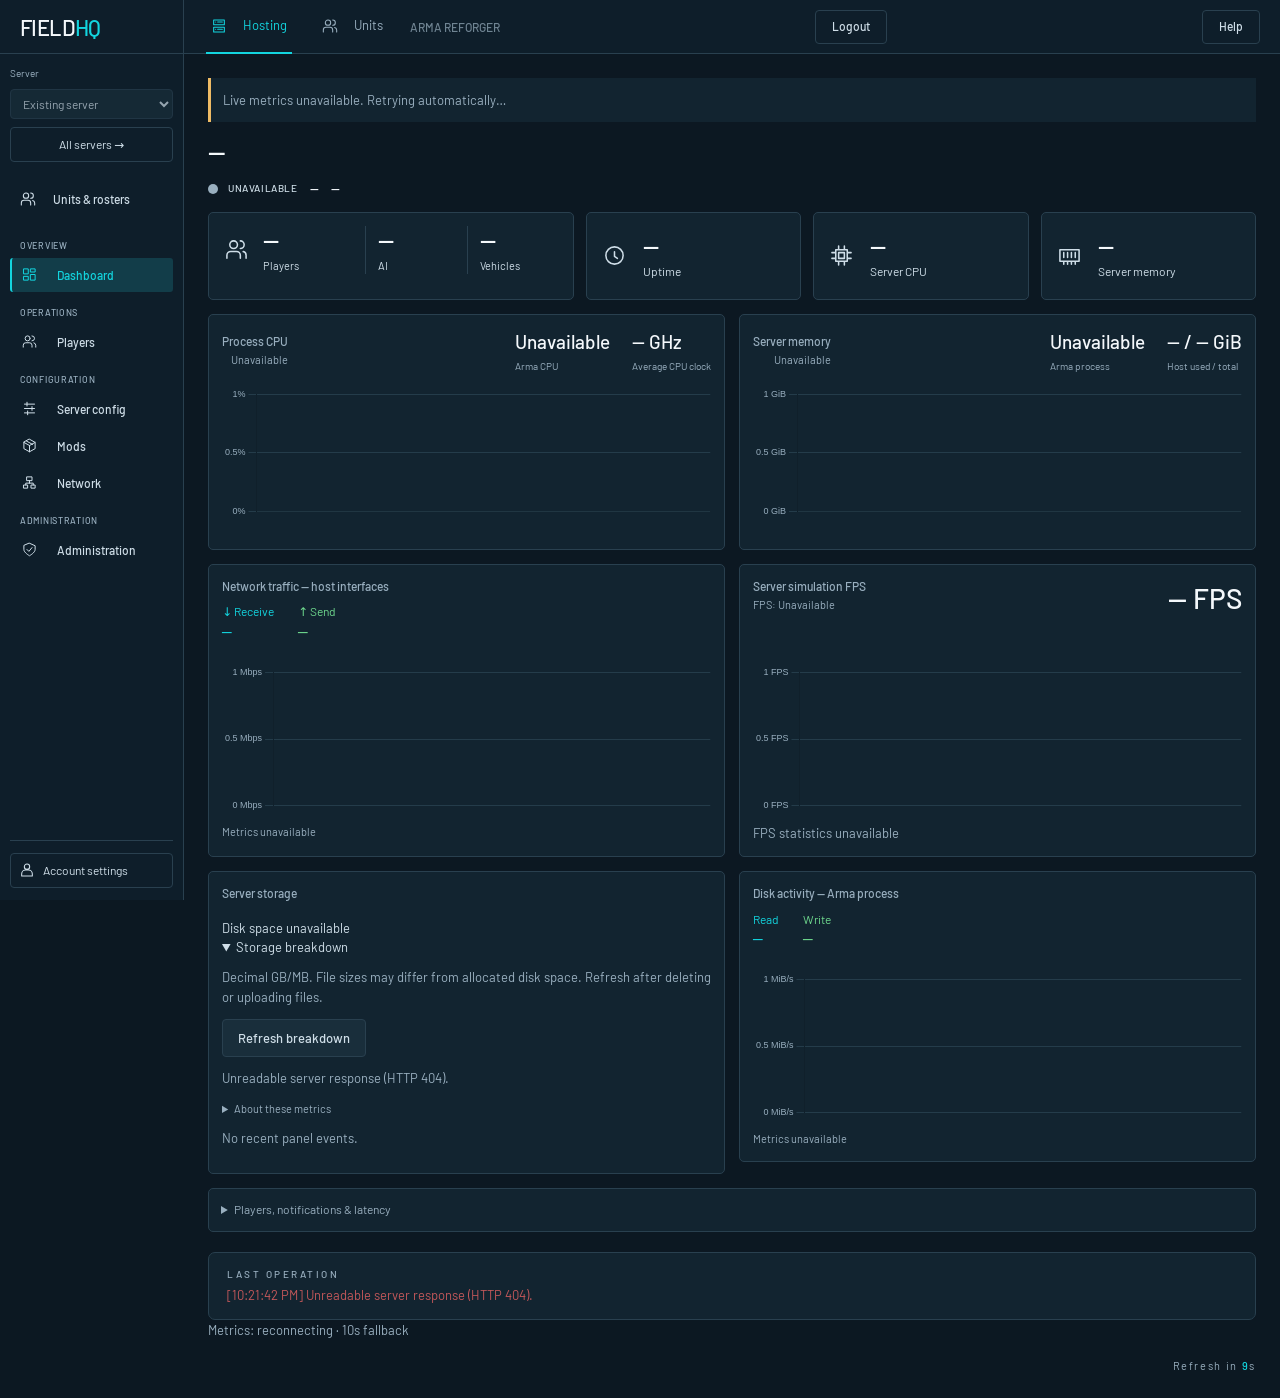
==== commit a60dd4c2: "Add contextual help and manuals, simplify unit roles and refine themes" ====
--- a/index.html
+++ b/index.html
@@ -3,7 +3,7 @@
 <head>
 <meta charset="UTF-8">
 <meta name="viewport" content="width=device-width, initial-scale=1.0, viewport-fit=cover">
-<script src="/static/theme.js"></script>
+<script src="/static/theme.js?v=themes-8"></script>
 <title>Arma Reforger — Management Panel</title>
 
 <!-- PWA -->
@@ -25,12 +25,12 @@
 <link rel="stylesheet" href="/static/instances.css">
 <link rel="stylesheet" href="/static/dashboard-layout.css">
 <link rel="stylesheet" href="/static/operator-tools.css">
-<link rel="stylesheet" href="/static/themes.css">
+<link rel="stylesheet" href="/static/themes.css?v=themes-8">
 <link rel="stylesheet" href="/static/manager-layout.css">
 <link rel="stylesheet" href="/static/workshop.css">
-<link rel="stylesheet" href="/static/panel.css?v=cleanup-1">
-
-<link rel="stylesheet" href="/static/server-experience.css"></head>
+<link rel="stylesheet" href="/static/panel.css?v=original-boxy-1">
+
+<link rel="stylesheet" href="/static/server-experience.css"><link rel="stylesheet" href="/static/help.css?v=help-1"></head>
 <body>
 <div class="layout">
 
@@ -665,7 +665,7 @@
 <script src="/static/persistence.js?v=cleanup-1"></script>
 <script src="/static/mods.js"></script>
 <script src="/static/mod-inventory.js"></script>
-<script src="/static/user-editor.js"></script>
+<script src="/static/user-editor.js?v=unit-roles-2"></script>
 <script src="/static/features.js?v=cleanup-1"></script>
 <script src="/static/notifications.js"></script>
 <script src="/static/workshop.js?v=cleanup-1"></script>
@@ -685,5 +685,5 @@
 <script src="/static/bootstrap.js?v=cleanup-1"></script>
 <script src="/static/pwa.js"></script>
 
-<script src="/static/mod-staging.js?v=cleanup-1"></script><script src="/static/server-experience.js?v=cleanup-1"></script></body>
+<script src="/static/mod-staging.js?v=cleanup-1"></script><script src="/static/server-experience.js?v=cleanup-1"></script><script src="/static/help.js?v=help-1"></script></body>
 </html>
--- a/static/themes.css
+++ b/static/themes.css
@@ -1,4 +1,3 @@
-:root[data-theme="ocean"]{--accent:#77b9ee;--accent2:#aed7fa;--ram-color:#77b9ee;--accent-soft:#182b3b;--accent-border:#355b78;--border:#293540;--bg:#0a1016;--surface:#101a24;--surface2:#172330;--chrome:#0e1720;--text:#d4e0e9;--muted:#99adbd;--heading:#edf5fc;--console-bg:#091016;--chart-grid:#293540}
 :root[data-theme="forest"]{--accent:#83bf93;--accent2:#b1dcbb;--ram-color:#83bf93;--accent-soft:#1b2c21;--accent-border:#3d6548;--border:#2c3930;--bg:#0c110e;--surface:#141d17;--surface2:#1b2820;--chrome:#101912;--text:#d6e1d7;--muted:#a0b3a2;--heading:#eef5ed;--console-bg:#0a100c;--chart-grid:#2c3930}
 :root:is([data-theme="light"],[data-theme="field"]){color-scheme:light;--bg:#e9edf0;--surface:#ffffff;--surface2:#f1f4f6;--border:#c8d0d7;--accent:#806010;--accent2:#71520a;--ram-color:#806010;--cpu-color:#266994;--accent-soft:#f2e8cb;--accent-border:#b49b5c;--chrome:#f8fafb;--text:#25313a;--muted:#52616d;--heading:#18242d;--console-bg:#f3f6f8;--online:#287444;--offline:#b63333;--warn:#93600c;--chart-grid:#d8dfe5}
 html[data-theme] .dashboard-heading .server-overview{background:transparent}
--- a/static/panel.css
+++ b/static/panel.css
@@ -617,3 +617,28 @@
 .panel-dialog-toolbar{display:flex;flex-wrap:wrap;align-items:center;gap:10px}
 
 .mod-change-summary{padding:12px;border:1px solid var(--border);border-radius:4px;background:var(--surface2);color:var(--text)}
+
+/* Field uses light content with dark chrome; chrome needs its own readable tokens. */
+html[data-theme="field"] :is(header,.manager-header,.sidebar){
+  color-scheme:dark;
+  --text:#edf1e7;--heading:#ffffff;--muted:#c3cdb9;
+  --accent:#c8e4ac;--accent2:#e4f1d5;--accent-soft:#485b3c;--accent-border:#9bb88a;
+  --surface:#3b4934;--surface2:#45553d;--console-bg:#2d3928;--border:#7c8e6e;
+  --field-nav:var(--text);--field-nav-muted:var(--muted);
+  --nav-border:var(--border);--nav-control:var(--surface);--nav-selected:var(--accent-soft);--nav-selected-text:var(--accent2);--nav-hover:var(--surface2);
+  color:var(--text);
+}
+html[data-theme="field"] :is(header,.manager-header,.sidebar) :is(a,button,select){color:var(--text)}
+html[data-theme="field"] .fieldhq-brand span,html[data-theme="field"] .fieldhq-areas a[aria-current]{color:var(--accent)}
+html[data-theme="field"] .sidebar :is(.panel-tab.active,.panel-tab[aria-selected="true"],.panel-tab[aria-current]){color:var(--accent2)}
+html[data-theme="field"] .fleet-control-toolbar .fieldhq-search input{background:transparent}
+
+/* Original restores the angular amber treatment within the shared workspace. */
+:root[data-theme="original"]{--border:#62543d;--accent-border:#a88a47;--chart-grid:#3a352a}
+/* Radius is intentional here: component-specific selectors must not round this skin. */
+html[data-theme="original"] :is(button,input:not([type="checkbox"]):not([type="radio"]):not([type="range"]):not([type="color"]),select,textarea,dialog,.btn-save,.btn-logout,.manager-link,.config-button,.login-submit,.fieldhq-search,.card,.chart-card,.config-category,.config-code-block,.files-workspace,.files-browser,.files-editor,.mods-card,.mod-tile,.mod-art,.mods-toolbar,.mod-review-card,.mods-bulk-toolbar,.mod-change-summary,.network-chart,.console-workspace,.console-command-card,.operator-row,.operator-facts,.fleet-server-card,.fleet-chart-panel,.fleet-alert-panel,.fleet-cards,.manager-summary>div,.unit-block,.unit-table,.unit-badge,.unit-brand-icon,.unit-brand-preview,.structure-section,.structure-group-heading,.downloaded-table-wrap,.manual-tools,.startup-savebar,.config-savebar,.section-tabs,.section-filter,.config-modes){border-radius:0!important}
+html[data-theme="original"] :is(.card,.chart-card,.fleet-chart-panel,.fleet-alert-panel,.fleet-server-card,.unit-block,.mod-tile,dialog){box-shadow:none;border-color:var(--border)}
+html[data-theme="original"] .sidebar .panel-tab{border:1px solid var(--border);border-left-width:2px}
+html[data-theme="original"] .sidebar :is(.panel-tab.active,.panel-tab[aria-selected="true"],.panel-tab[aria-current]){border-color:var(--accent-border);border-left-color:var(--accent);background:var(--accent-soft);color:var(--accent2)}
+html[data-theme="original"] .section-tabs button{border:1px solid var(--border)}
+html[data-theme="original"] .fieldhq-search{border-color:var(--border)}
--- a/static/help.css
+++ b/static/help.css
@@ -0,0 +1,3 @@
+.manual-main{max-width:1050px;margin:0 auto;padding:85px 24px 40px}.manual-tools{display:flex;align-items:center;flex-wrap:wrap;gap:12px;padding:16px;margin-bottom:24px;background:var(--surface);border:1px solid var(--border);border-radius:5px}.manual-tools label{display:grid;gap:5px}.manual-tools a,.manual-top{color:var(--accent)}.manual-tools a[aria-current]{font-weight:bold;text-decoration:underline}.manual-content{line-height:1.65;font-size:15px}.manual-content h1{margin:0 0 20px}.manual-content :is(h2,h3){scroll-margin-top:80px;margin:30px 0 12px}.manual-content :is(p,ul,ol){margin:12px 0}.manual-content :is(ul,ol){padding-left:25px}.manual-content li{margin:6px 0}.manual-content a{color:var(--accent)}.manual-content table{width:100%;border-collapse:collapse;display:block;overflow:auto;margin:18px 0}.manual-content :is(th,td){padding:12px;border:1px solid var(--border);text-align:left;vertical-align:top}.manual-content th{background:var(--surface2)}.manual-content mark{background:var(--accent);color:var(--button-text,var(--bg));outline:2px solid var(--accent-border)}.help-dialog{width:min(800px,95vw)}.help-dialog .manual-content{font-size:14px}.help-dialog-footer{display:flex;flex-wrap:wrap;gap:12px;margin-top:20px;padding-top:15px;border-top:1px solid var(--border)}#panel-help-open{flex-shrink:0}.manual-top{display:inline-block;margin-top:24px}
+@media(max-width:600px){.manual-main{padding:78px 14px 24px}.manual-content{font-size:14px}.manual-tools{align-items:stretch;flex-direction:column}.manual-page .fieldhq-areas{gap:8px}}
+@media print{.manual-page header,.manual-tools,.manual-top{display:none}.manual-main{padding:0;max-width:none}.manual-content{font-size:10pt}.manual-content h2,.manual-content h3{break-after:avoid}.manual-content tr{break-inside:avoid}}
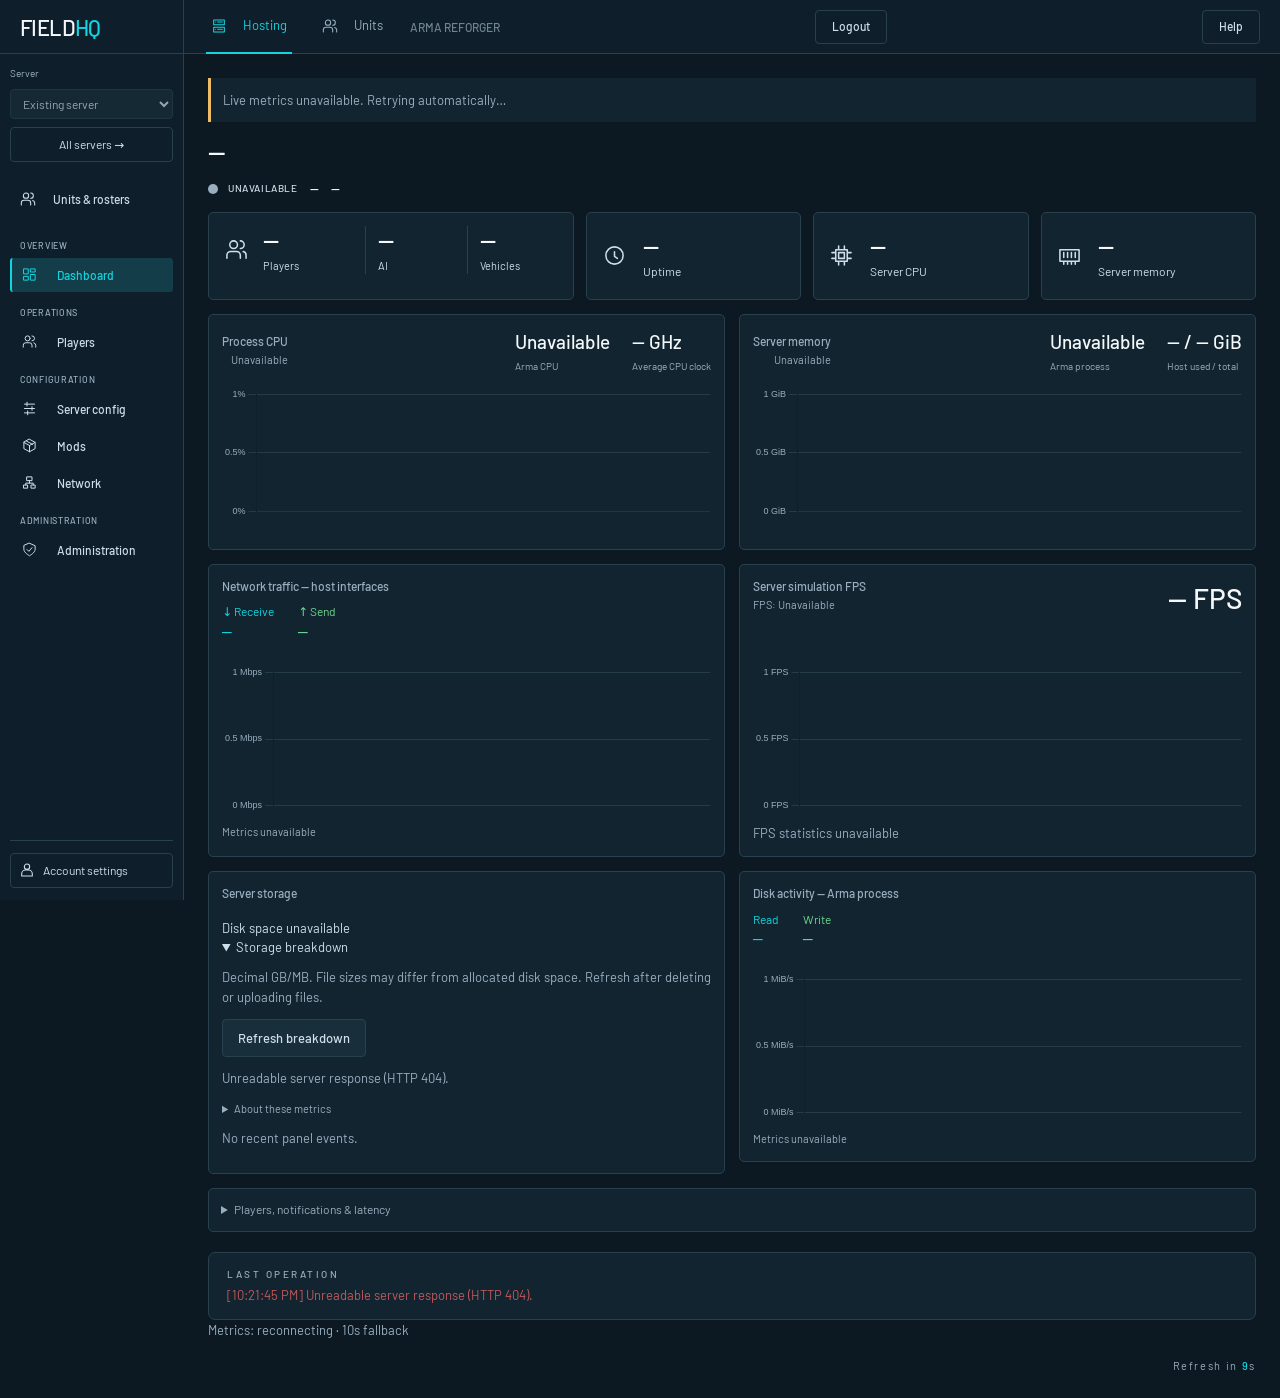
==== commit 06706ba7: "Split hosting and unit manuals and add section navigation sidebar" ====
--- a/index.html
+++ b/index.html
@@ -30,7 +30,7 @@
 <link rel="stylesheet" href="/static/workshop.css">
 <link rel="stylesheet" href="/static/panel.css?v=original-boxy-1">
 
-<link rel="stylesheet" href="/static/server-experience.css"><link rel="stylesheet" href="/static/help.css?v=help-1"></head>
+<link rel="stylesheet" href="/static/server-experience.css"><link rel="stylesheet" href="/static/help.css?v=manuals-3"></head>
 <body>
 <div class="layout">
 
@@ -685,5 +685,5 @@
 <script src="/static/bootstrap.js?v=cleanup-1"></script>
 <script src="/static/pwa.js"></script>
 
-<script src="/static/mod-staging.js?v=cleanup-1"></script><script src="/static/server-experience.js?v=cleanup-1"></script><script src="/static/help.js?v=help-1"></script></body>
+<script src="/static/mod-staging.js?v=cleanup-1"></script><script src="/static/server-experience.js?v=cleanup-1"></script><script src="/static/help.js?v=manuals-3"></script></body>
 </html>
--- a/static/help.css
+++ b/static/help.css
@@ -1,3 +1,10 @@
 .manual-main{max-width:1050px;margin:0 auto;padding:85px 24px 40px}.manual-tools{display:flex;align-items:center;flex-wrap:wrap;gap:12px;padding:16px;margin-bottom:24px;background:var(--surface);border:1px solid var(--border);border-radius:5px}.manual-tools label{display:grid;gap:5px}.manual-tools a,.manual-top{color:var(--accent)}.manual-tools a[aria-current]{font-weight:bold;text-decoration:underline}.manual-content{line-height:1.65;font-size:15px}.manual-content h1{margin:0 0 20px}.manual-content :is(h2,h3){scroll-margin-top:80px;margin:30px 0 12px}.manual-content :is(p,ul,ol){margin:12px 0}.manual-content :is(ul,ol){padding-left:25px}.manual-content li{margin:6px 0}.manual-content a{color:var(--accent)}.manual-content table{width:100%;border-collapse:collapse;display:block;overflow:auto;margin:18px 0}.manual-content :is(th,td){padding:12px;border:1px solid var(--border);text-align:left;vertical-align:top}.manual-content th{background:var(--surface2)}.manual-content mark{background:var(--accent);color:var(--button-text,var(--bg));outline:2px solid var(--accent-border)}.help-dialog{width:min(800px,95vw)}.help-dialog .manual-content{font-size:14px}.help-dialog-footer{display:flex;flex-wrap:wrap;gap:12px;margin-top:20px;padding-top:15px;border-top:1px solid var(--border)}#panel-help-open{flex-shrink:0}.manual-top{display:inline-block;margin-top:24px}
 @media(max-width:600px){.manual-main{padding:78px 14px 24px}.manual-content{font-size:14px}.manual-tools{align-items:stretch;flex-direction:column}.manual-page .fieldhq-areas{gap:8px}}
 @media print{.manual-page header,.manual-tools,.manual-top{display:none}.manual-main{padding:0;max-width:none}.manual-content{font-size:10pt}.manual-content h2,.manual-content h3{break-after:avoid}.manual-content tr{break-inside:avoid}}
+/* Wikipedia-style section navigation beside the document. */
+.manual-main{max-width:1450px}.manual-workspace{display:grid;grid-template-columns:245px minmax(0,1fr);gap:32px;align-items:start}.manual-contents{position:sticky;top:76px;max-height:calc(100dvh - 100px);overflow:auto;padding:16px;background:var(--surface);border:1px solid var(--border);border-radius:4px}.manual-contents summary{font-weight:700;cursor:pointer}.manual-contents ul{list-style:none;margin:12px 0 0;padding:0}.manual-contents li{margin:3px 0}.manual-contents a{display:block;padding:5px 8px;color:var(--muted);text-decoration:none;line-height:1.4;border-left:2px solid transparent}.manual-contents a:hover{color:var(--text);background:var(--surface2)}.manual-contents a[aria-current]{color:var(--accent);border-left-color:var(--accent);background:var(--accent-soft);font-weight:600}.manual-contents .manual-toc-subsection a{padding-left:20px;font-size:12px}.manual-reading{min-width:0;max-width:1000px}
+@media(max-width:900px){.manual-workspace{grid-template-columns:minmax(0,1fr);gap:18px}.manual-contents{position:static;max-height:none}.manual-contents details[open] nav{max-height:55dvh;overflow:auto}.manual-reading{max-width:none}}
+@media print{.manual-contents{display:none}.manual-workspace{display:block}}
+
+.manual-with-sidebar>#contents,.manual-with-sidebar>#contents+ol{display:none}
+@media print{.manual-with-sidebar>#contents,.manual-with-sidebar>#contents+ol{display:block}}
